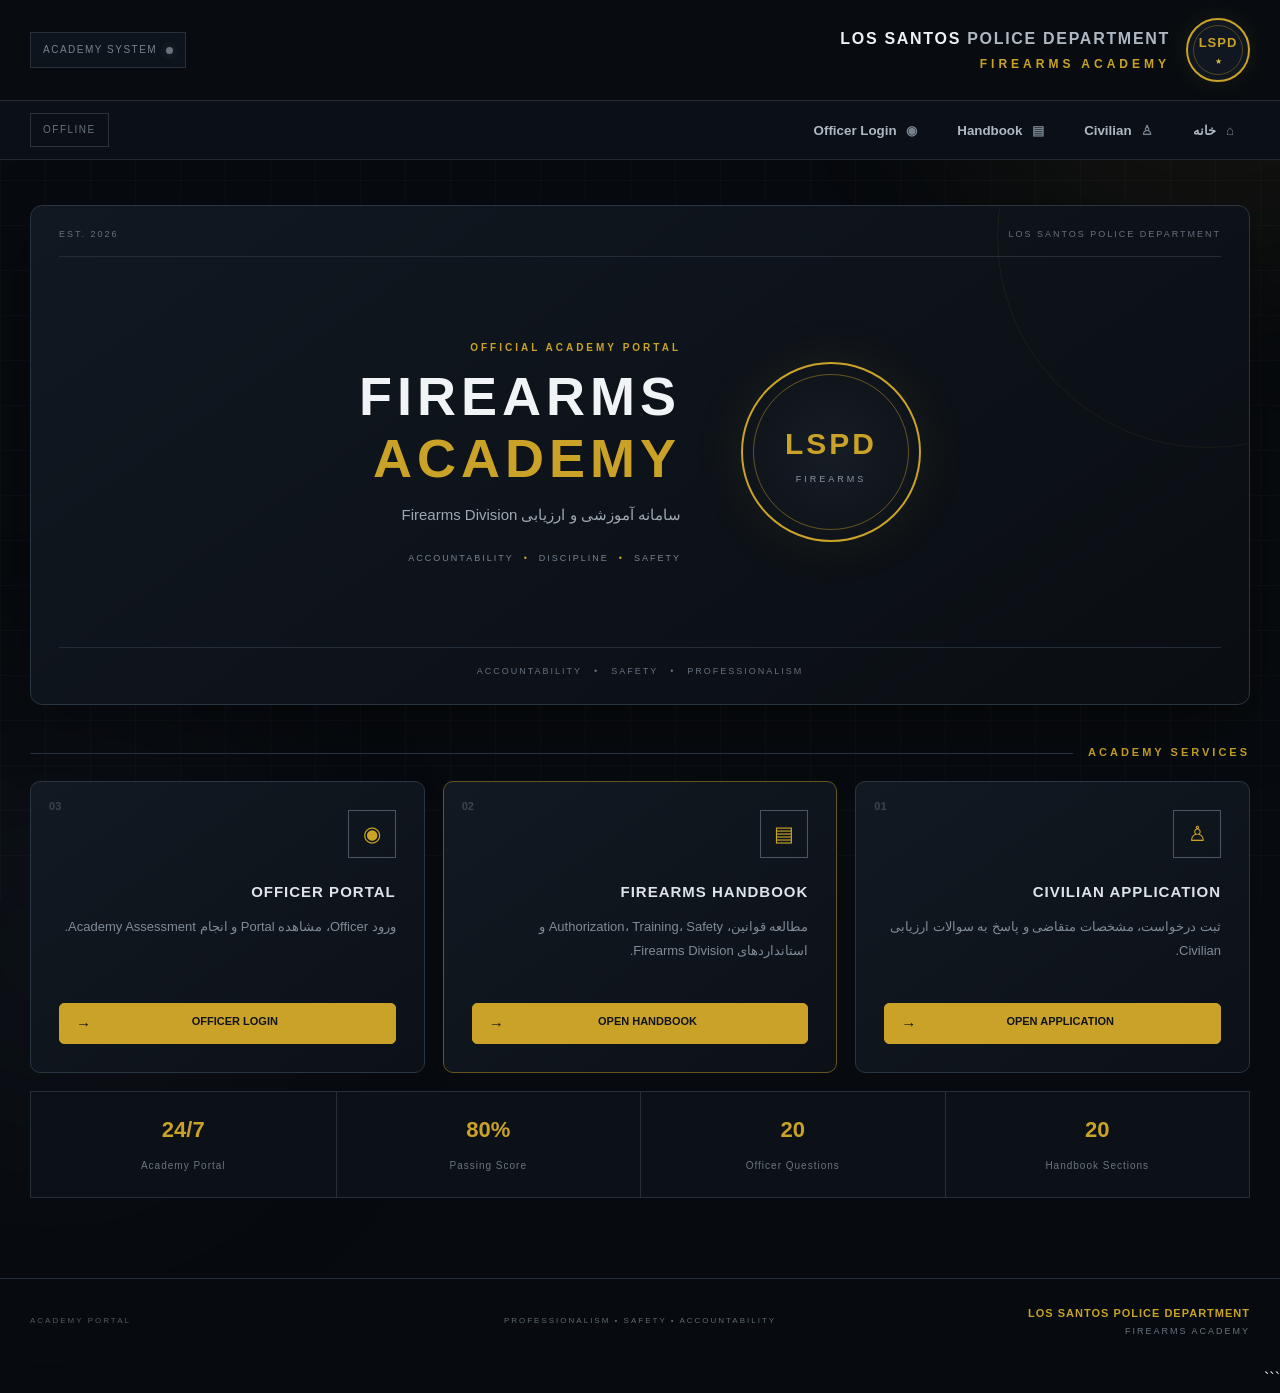
==== index.html @ e66520f3 "Update index.html" ====
<!DOCTYPE html>
<html lang="fa" dir="rtl">

<head>
    <meta charset="UTF-8">
    <meta name="viewport" content="width=device-width, initial-scale=1.0">

    <meta name="description" content="LSPD Firearms Academy">

    <title>LSPD | Firearms Academy</title>

    <link rel="stylesheet" href="./style.css">
</head>

<body>

<div class="background-grid"></div>
<div class="background-glow glow-one"></div>
<div class="background-glow glow-two"></div>


<!-- ================= HEADER ================= -->

<header class="main-header">

    <div class="header-inner">

        <div class="brand">

            <div class="badge-logo">
                <span>LSPD</span>
                <small>★</small>
            </div>

            <div class="brand-text">
                <h1>
                    LOS SANTOS
                    <span>POLICE DEPARTMENT</span>
                </h1>

                <p>FIREARMS ACADEMY</p>
            </div>

        </div>

        <div class="header-status">
            <span class="status-dot"></span>
            <span>ACADEMY SYSTEM</span>
        </div>

    </div>

</header>


<!-- ================= NAVIGATION ================= -->

<nav class="navigation">

    <div class="nav-inner">

        <button type="button" data-page="home">
            <span>⌂</span>
            خانه
        </button>

        <button type="button" data-page="civilian">
            <span>♙</span>
            Civilian
        </button>

        <button type="button" data-page="handbook">
            <span>▤</span>
            Handbook
        </button>

        <button type="button" data-page="login">
            <span>◉</span>
            Officer Login
        </button>

        <div class="nav-line"></div>

        <div id="navOfficerStatus" class="nav-officer-status">
            OFFLINE
        </div>

    </div>

</nav>


<!-- ================= MAIN ================= -->

<main class="main-container">


<!-- ================= HOME ================= -->

<section id="home" class="page-section active">

    <div class="hero-panel">

        <div class="hero-top-line">
            <span>LOS SANTOS POLICE DEPARTMENT</span>
            <span>EST. 2026</span>
        </div>

        <div class="hero-content">

            <div class="hero-badge">
                <span>LSPD</span>
                <small>FIREARMS</small>
            </div>

            <div class="hero-text">

                <div class="eyebrow">
                    OFFICIAL ACADEMY PORTAL
                </div>

                <h2>
                    FIREARMS
                    <strong>ACADEMY</strong>
                </h2>

                <p>
                    سامانه آموزشی و ارزیابی Firearms Division
                </p>

                <div class="hero-values">
                    <span>SAFETY</span>
                    <i>•</i>
                    <span>DISCIPLINE</span>
                    <i>•</i>
                    <span>ACCOUNTABILITY</span>
                </div>

            </div>

        </div>

        <div class="hero-bottom-line">
            <span>PROFESSIONALISM</span>
            <span>•</span>
            <span>SAFETY</span>
            <span>•</span>
            <span>ACCOUNTABILITY</span>
        </div>

    </div>


    <div class="section-title">
        <span>ACADEMY SERVICES</span>
        <div></div>
    </div>


    <div class="cards">

        <article class="menu-card">

            <div class="card-number">01</div>

            <div class="card-icon">♙</div>

            <h3>CIVILIAN APPLICATION</h3>

            <p>
                ثبت درخواست، مشخصات متقاضی و پاسخ به
                سوالات ارزیابی Civilian.
            </p>

            <button type="button" data-page="civilian">
                OPEN APPLICATION
                <span>→</span>
            </button>

        </article>


        <article class="menu-card featured-card">

            <div class="card-number">02</div>

            <div class="card-icon">▤</div>

            <h3>FIREARMS HANDBOOK</h3>

            <p>
                مطالعه قوانین، Authorization، Training،
                Safety و استانداردهای Firearms Division.
            </p>

            <button type="button" data-page="handbook">
                OPEN HANDBOOK
                <span>→</span>
            </button>

        </article>


        <article class="menu-card">

            <div class="card-number">03</div>

            <div class="card-icon">◉</div>

            <h3>OFFICER PORTAL</h3>

            <p>
                ورود Officer، مشاهده Portal و انجام
                Academy Assessment.
            </p>

            <button type="button" data-page="login">
                OFFICER LOGIN
                <span>→</span>
            </button>

        </article>

    </div>


    <div class="quick-info">

        <div>
            <strong>20</strong>
            <span>Handbook Sections</span>
        </div>

        <div>
            <strong>20</strong>
            <span>Officer Questions</span>
        </div>

        <div>
            <strong>80%</strong>
            <span>Passing Score</span>
        </div>

        <div>
            <strong>24/7</strong>
            <span>Academy Portal</span>
        </div>

    </div>

</section>


<!-- ================= CIVILIAN ================= -->

<section id="civilian" class="page-section">

    <div class="page-heading">

        <div>
            <span class="heading-label">APPLICATION / 01</span>

            <h2>CIVILIAN APPLICATION</h2>

            <p>فرم درخواست و ارزیابی متقاضی</p>
        </div>

        <div class="heading-badge">
            CIVILIAN
        </div>

    </div>


    <div class="form-panel">

        <div class="form-section-title">
            APPLICANT INFORMATION
        </div>


        <div class="form-grid">

            <label>
                <span>نام متقاضی</span>

                <input
                    type="text"
                    id="civilianName"
                    placeholder="نام و نام خانوادگی">
            </label>


            <label>
                <span>Examiner</span>

                <input
                    type="text"
                    id="civilianExaminer"
                    placeholder="نام Examiner">
            </label>


            <label>
                <span>تاریخ</span>

                <input
                    type="date"
                    id="civilianDate">
            </label>


            <label>
                <span>وضعیت درخواست</span>

                <input
                    type="text"
                    value="PENDING"
                    readonly>
            </label>

        </div>


        <div class="form-divider"></div>


        <div class="form-section-title">
            CIVILIAN EVALUATION
        </div>


        <div id="civilianQuestions" class="civilian-questions">

            <div class="open-question">
                <div class="question-number">01</div>
                <div class="question-body">
                    <p>دلیل شما برای درخواست Permit چیست؟</p>
                    <textarea placeholder="پاسخ متقاضی..."></textarea>
                </div>
            </div>


            <div class="open-question">
                <div class="question-number">02</div>
                <div class="question-body">
                    <p>مسئولیت‌های یک دارنده Permit را چگونه تعریف می‌کنید؟</p>
                    <textarea placeholder="پاسخ متقاضی..."></textarea>
                </div>
            </div>


            <div class="open-question">
                <div class="question-number">03</div>
                <div class="question-body">
                    <p>اگر شرایط دریافت Permit را دیگر نداشته باشید چه اقدامی می‌کنید؟</p>
                    <textarea placeholder="پاسخ متقاضی..."></textarea>
                </div>
            </div>


            <div class="open-question">
                <div class="question-number">04</div>
                <div class="question-body">
                    <p>اگر Permit شما تعلیق شود، چه واکنشی نشان می‌دهید؟</p>
                    <textarea placeholder="پاسخ متقاضی..."></textarea>
                </div>
            </div>


            <div class="open-question">
                <div class="question-number">05</div>
                <div class="question-body">
                    <p>چه شرایطی می‌تواند یک موقعیت عادی را به یک موقعیت خطرناک تبدیل کند؟</p>
                    <textarea placeholder="پاسخ متقاضی..."></textarea>
                </div>
            </div>


            <div class="open-question">
                <div class="question-number">06</div>
                <div class="question-body">
                    <p>برای جلوگیری از تشدید یک موقعیت تنش‌زا چه تصمیمی می‌گیرید؟</p>
                    <textarea placeholder="پاسخ متقاضی..."></textarea>
                </div>
            </div>


            <div class="open-question">
                <div class="question-number">07</div>
                <div class="question-body">
                    <p>اگر فرد مقابل عصبانی باشد چگونه شرایط را آرام می‌کنید؟</p>
                    <textarea placeholder="پاسخ متقاضی..."></textarea>
                </div>
            </div>


            <div class="open-question">
                <div class="question-number">08</div>
                <div class="question-body">
                    <p>اگر شخص دیگری از شما بخواهد Permit شما را در اختیارش قرار دهید چه می‌کنید؟</p>
                    <textarea placeholder="پاسخ متقاضی..."></textarea>
                </div>
            </div>


            <div class="open-question">
                <div class="question-number">09</div>
                <div class="question-body">
                    <p>اگر شاهد رفتار غیرقانونی مرتبط با Permit باشید چه اقدامی انجام می‌دهید؟</p>
                    <textarea placeholder="پاسخ متقاضی..."></textarea>
                </div>
            </div>


            <div class="open-question">
                <div class="question-number">10</div>
                <div class="question-body">
                    <p>اگر دوست یا عضو خانواده بخواهد از Permit شما استفاده کند چه پاسخی می‌دهید؟</p>
                    <textarea placeholder="پاسخ متقاضی..."></textarea>
                </div>
            </div>


            <div class="open-question">
                <div class="question-number">11</div>
                <div class="question-body">
                    <p>اگر درباره اعتبار Permit خود مطمئن نباشید از چه کسی سؤال می‌کنید؟</p>
                    <textarea placeholder="پاسخ متقاضی..."></textarea>
                </div>
            </div>


            <div class="open-question">
                <div class="question-number">12</div>
                <div class="question-body">
                    <p>اگر در یک مکان عمومی شرایط خطرناک شود اولویت شما چیست؟</p>
                    <textarea placeholder="پاسخ متقاضی..."></textarea>
                </div>
            </div>


            <div class="open-question">
                <div class="question-number">13</div>
                <div class="question-body">
                    <p>تفاوت بین داشتن Permit و داشتن اختیار نامحدود چیست؟</p>
                    <textarea placeholder="پاسخ متقاضی..."></textarea>
                </div>
            </div>


            <div class="open-question">
                <div class="question-number">14</div>
                <div class="question-body">
                    <p>چرا دارنده Permit باید مسئولیت‌پذیر باشد؟</p>
                    <textarea placeholder="پاسخ متقاضی..."></textarea>
                </div>
            </div>


            <div class="open-question">
                <div class="question-number">15</div>
                <div class="question-body">
                    <p>اگر شخص دیگری عمداً سعی کند شما را وارد درگیری کند چه رویکردی دارید؟</p>
                    <textarea placeholder="پاسخ متقاضی..."></textarea>
                </div>
            </div>


            <div class="open-question">
                <div class="question-number">16</div>
                <div class="question-body">
                    <p>اگر متوجه شوید تصمیمی که گرفته‌اید اشتباه بوده چه کاری انجام می‌دهید؟</p>
                    <textarea placeholder="پاسخ متقاضی..."></textarea>
                </div>
            </div>


            <div class="open-question">
                <div class="question-number">17</div>
                <div class="question-body">
                    <p>آیا داشتن Permit به معنی استفاده از آن در هر شرایطی است؟ چرا؟</p>
                    <textarea placeholder="پاسخ متقاضی..."></textarea>
                </div>
            </div>


            <div class="open-question">
                <div class="question-number">18</div>
                <div class="question-body">
                    <p>چه چیزی باعث می‌شود LSPD به یک دارنده Permit اعتماد کند؟</p>
                    <textarea placeholder="پاسخ متقاضی..."></textarea>
                </div>
            </div>


            <div class="open-question">
                <div class="question-number">19</div>
                <div class="question-body">
                    <p>آیا حاضرید در صورت نقض قوانین، Permit شما بررسی یا تعلیق شود؟</p>
                    <textarea placeholder="پاسخ متقاضی..."></textarea>
                </div>
            </div>


            <div class="open-question">
                <div class="question-number">20</div>
                <div class="question-body">
                    <p>از نظر شما مهم‌ترین اصل برای یک دارنده Permit چیست؟</p>
                    <textarea placeholder="پاسخ متقاضی..."></textarea>
                </div>
            </div>

        </div>


        <div class="form-actions">

            <button
                type="button"
                class="primary-button"
                id="civilianSubmit">

                SUBMIT APPLICATION
                <span>→</span>

            </button>


            <button
                type="button"
                class="secondary-button"
                data-page="home">

                بازگشت

            </button>

        </div>


        <div
            id="civilianResult"
            class="result-box">
        </div>

    </div>

</section>


<!-- ================= HANDBOOK ================= -->

<section id="handbook" class="page-section">

    <div class="page-heading">

        <div>
            <span class="heading-label">REFERENCE / 02</span>

            <h2>FIREARMS HANDBOOK</h2>

            <p>
                قوانین و استانداردهای LSPD Firearms Academy
            </p>
        </div>

        <div class="heading-badge">
            HANDBOOK
        </div>

    </div>


    <div class="handbook-intro">

        <strong>NOTICE</strong>

        <p>
            برای مطالعه هر بخش روی عنوان آن کلیک کنید.
            اطلاعات این Handbook برای محیط Roleplay طراحی شده است.
        </p>

    </div>


    <div class="handbook-container">


        <article class="handbook-card">
            <h3><span>01</span> PURPOSE & MISSION <b>+</b></h3>

            <div class="handbook-content">

                <p>
                    Firearms Academy با هدف ایجاد استاندارد مشخص
                    برای آموزش، مسئولیت‌پذیری، Professionalism و
                    Safety در Firearms Division ایجاد شده است.
                </p>

                <p>
                    هر Officer باید قبل از دریافت Authorization
                    مربوطه، قوانین Handbook و Trainingهای لازم
                    را مطالعه کرده باشد.
                </p>

                <div class="info-box">
                    Professionalism • Safety • Accountability
                </div>

            </div>
        </article>


        <article class="handbook-card">
            <h3><span>02</span> CHAIN OF COMMAND <b>+</b></h3>

            <div class="handbook-content">

                <p>
                    Chain of Command مسیر رسمی انتقال دستور،
                    گزارش مشکل و رسیدگی به مسائل داخلی Department است.
                </p>

                <ol>
                    <li>Head of Department</li>
                    <li>Deputy / Assistant</li>
                    <li>Firearms Instructor</li>
                    <li>Senior Officer</li>
                    <li>Officer</li>
                </ol>

                <p>
                    Officer باید برای مسائل داخلی از مسیر مناسب
                    Chain of Command استفاده کند.
                </p>

            </div>
        </article>


        <article class="handbook-card">
            <h3><span>03</span> OFFICER RESPONSIBILITIES <b>+</b></h3>

            <div class="handbook-content">

                <p>
                    هر Officer مسئول رفتار، تصمیمات و Equipment
                    تحت اختیار خود است.
                </p>

                <ul>
                    <li>رعایت Server Rules</li>
                    <li>رعایت Department Rules</li>
                    <li>رعایت Firearms Policy</li>
                    <li>رعایت Chain of Command</li>
                    <li>رعایت Training Requirements</li>
                    <li>حفظ Professionalism</li>
                    <li>گزارش Incidentهای مهم</li>
                    <li>نگهداری صحیح Equipment</li>
                    <li>پذیرش Accountability</li>
                </ul>

            </div>
        </article>


        <article class="handbook-card">
            <h3><span>04</span> CODE OF CONDUCT <b>+</b></h3>

            <div class="handbook-content">

                <p>
                    Officer باید در تمام فعالیت‌های Department
                    رفتاری حرفه‌ای، محترمانه و مسئولانه داشته باشد.
                </p>

                <div class="standard-grid">
                    <div>PROFESSIONALISM</div>
                    <div>RESPECT</div>
                    <div>DISCIPLINE</div>
                    <div>INTEGRITY</div>
                    <div>TEAMWORK</div>
                    <div>ACCOUNTABILITY</div>
                </div>

            </div>
        </article>


        <article class="handbook-card">
            <h3><span>05</span> WEAPON AUTHORIZATION <b>+</b></h3>

            <div class="handbook-content">

                <p>
                    دسترسی به Equipment بر اساس Rank، Training
                    و Authorization تعیین می‌شود.
                </p>

                <h4>LEVEL 0 — NO AUTHORIZATION</h4>
                <p>Officer فاقد Authorization مربوطه است.</p>

                <h4>LEVEL 1 — BASIC EQUIPMENT</h4>
                <p>تجهیزات پایه مورد نیاز برای وظایف معمول.</p>

                <h4>LEVEL 2 — PATROL AUTHORIZATION</h4>
                <p>
                    دسترسی مربوط به فعالیت‌های Patrol،
                    مشروط به Training و Authorization لازم.
                </p>

                <h4>LEVEL 3 — SPECIAL AUTHORIZATION</h4>
                <p>
                    تجهیزات یا قابلیت‌های نیازمند Training ویژه.
                </p>

                <h4>LEVEL 4 — RESTRICTED</h4>
                <p>
                    تجهیزات محدود که فقط با Authorization مشخص
                    قابل استفاده هستند.
                </p>

                <div class="warning-box">
                    Rank به‌تنهایی به معنی دسترسی کامل نیست.
                    <br><br>
                    <strong>RANK + TRAINING + AUTHORIZATION</strong>
                </div>

            </div>
        </article>


        <article class="handbook-card">
            <h3><span>06</span> EQUIPMENT POLICY <b>+</b></h3>

            <div class="handbook-content">

                <h4>Basic Equipment</h4>

                <ul>
                    <li>Radio</li>
                    <li>Standard Duty Equipment</li>
                    <li>Communication Equipment</li>
                    <li>Identification Equipment</li>
                </ul>

                <h4>قوانین Equipment</h4>

                <ul>
                    <li>Equipment باید مطابق Authorization باشد.</li>
                    <li>استفاده غیرضروری مجاز نیست.</li>
                    <li>انتقال به فرد غیرمجاز ممنوع است.</li>
                    <li>خرابی یا Missing شدن باید گزارش شود.</li>
                    <li>Officer مسئول Equipment تحویلی است.</li>
                </ul>

            </div>
        </article>


        <article class="handbook-card">
            <h3><span>07</span> FIREARMS SAFETY <b>+</b></h3>

            <div class="handbook-content">

                <p>
                    Safety یکی از مهم‌ترین اصول Firearms Division است.
                </p>

                <ul>
                    <li>Equipment باید تحت کنترل Officer باشد.</li>
                    <li>استفاده باید مطابق Server Rules باشد.</li>
                    <li>از استفاده نمایشی خودداری شود.</li>
                    <li>شرایط موقعیت باید ارزیابی شود.</li>
                    <li>مشکلات Equipment باید گزارش شوند.</li>
                    <li>Training مربوطه باید تکمیل شده باشد.</li>
                </ul>

                <div class="success-box">
                    SAFETY FIRST
                </div>

            </div>
        </article>


        <article class="handbook-card">
            <h3><span>08</span> ESCALATION & DE-ESCALATION <b>+</b></h3>

            <div class="handbook-content">

                <p>
                    Officer باید شرایط را ارزیابی کرده و تا حد امکان
                    از روش مناسب برای کاهش تنش استفاده کند.
                </p>

                <div class="flow-box">
                    <span>COMMUNICATION</span>
                    <i>→</i>
                    <span>DE-ESCALATION</span>
                    <i>→</i>
                    <span>CONTROL</span>
                    <i>→</i>
                    <span>APPROPRIATE RESPONSE</span>
                </div>

                <p>
                    پاسخ باید متناسب با شرایط Roleplay و قوانین
                    Server باشد.
                </p>

            </div>
        </article>


        <article class="handbook-card">
            <h3><span>09</span> APPROPRIATE RESPONSE <b>+</b></h3>

            <div class="handbook-content">

                <ul>
                    <li>شرایط را ارزیابی کنید.</li>
                    <li>Communication را در اولویت قرار دهید.</li>
                    <li>از Escalation غیرضروری خودداری کنید.</li>
                    <li>پاسخ باید متناسب با شرایط باشد.</li>
                    <li>تصمیمات مهم باید قابل توضیح باشند.</li>
                </ul>

                <div class="warning-box">
                    WEAPON ≠ FIRST OPTION
                </div>

            </div>
        </article>


        <article class="handbook-card">
            <h3><span>10</span> PATROL PROCEDURES <b>+</b></h3>

            <div class="handbook-content">

                <h4>Before Patrol</h4>

                <ul>
                    <li>بررسی Equipment</li>
                    <li>بررسی Radio</li>
                    <li>بررسی Authorization</li>
                    <li>آمادگی برای Incident Reporting</li>
                </ul>

                <h4>During Patrol</h4>

                <ul>
                    <li>رعایت Server Rules</li>
                    <li>Communication مناسب</li>
                    <li>Professionalism</li>
                    <li>گزارش شرایط مهم</li>
                </ul>

            </div>
        </article>


        <article class="handbook-card">
            <h3><span>11</span> RADIO & COMMUNICATION <b>+</b></h3>

            <div class="handbook-content">

                <p>
                    Radio وسیله اصلی Communication بین Officers است.
                </p>

                <ul>
                    <li>پیام‌ها باید واضح باشند.</li>
                    <li>از Radio برای پیام غیرضروری استفاده نشود.</li>
                    <li>اطلاعات مهم باید واضح منتقل شوند.</li>
                    <li>در شرایط مهم Channel آزاد نگه داشته شود.</li>
                    <li>Communication باید Professional باشد.</li>
                </ul>

            </div>
        </article>


        <article class="handbook-card">
            <h3><span>12</span> INCIDENT REPORTING <b>+</b></h3>

            <div class="handbook-content">

                <p>
                    Incidentهای مهم باید طبق سیستم داخلی
                    Department ثبت و گزارش شوند.
                </p>

                <h4>گزارش شامل:</h4>

                <ul>
                    <li>Incident ID</li>
                    <li>Officer</li>
                    <li>Rank</li>
                    <li>Date / Time</li>
                    <li>Location</li>
                    <li>Incident Type</li>
                    <li>Description</li>
                    <li>Persons Involved</li>
                    <li>Evidence</li>
                    <li>Outcome</li>
                </ul>

            </div>
        </article>


        <article class="handbook-card">
            <h3><span>13</span> DOCUMENTATION & EVIDENCE <b>+</b></h3>

            <div class="handbook-content">

                <p>
                    اطلاعات مربوط به Incident باید دقیق،
                    قابل بررسی و منظم ثبت شوند.
                </p>

                <ul>
                    <li>اطلاعات باید دقیق باشند.</li>
                    <li>از اطلاعات ساختگی خودداری شود.</li>
                    <li>زمان و Location ثبت شود.</li>
                    <li>افراد مرتبط ثبت شوند.</li>
                    <li>Evidence در صورت وجود ثبت شود.</li>
                </ul>

            </div>
        </article>


        <article class="handbook-card">
            <h3><span>14</span> TRAINING REQUIREMENTS <b>+</b></h3>

            <div class="handbook-content">

                <p>
                    هیچ Officer نباید بدون Training مناسب
                    از Equipment دارای Authorization خاص استفاده کند.
                </p>

                <ul>
                    <li>Handbook Knowledge</li>
                    <li>Department Rules</li>
                    <li>Server Rules</li>
                    <li>Equipment Authorization</li>
                    <li>Officer Responsibilities</li>
                    <li>Assessment</li>
                </ul>

            </div>
        </article>


        <article class="handbook-card">
            <h3><span>15</span> CERTIFICATION SYSTEM <b>+</b></h3>

            <div class="handbook-content">

                <ol>
                    <li>مطالعه Handbook</li>
                    <li>Training</li>
                    <li>بررسی قوانین</li>
                    <li>Academy Assessment</li>
                    <li>بررسی نتیجه توسط Instructor</li>
                </ol>

                <div class="success-box">
                    PASSING SCORE: 80%
                </div>

            </div>
        </article>


        <article class="handbook-card">
            <h3><span>16</span> SUPERVISOR RESPONSIBILITIES <b>+</b></h3>

            <div class="handbook-content">

                <ul>
                    <li>بررسی عملکرد Officer</li>
                    <li>بررسی Incidentهای مهم</li>
                    <li>رسیدگی به مشکلات داخلی</li>
                    <li>بررسی Authorization</li>
                    <li>ارائه Guidance</li>
                    <li>گزارش موارد مهم به Chain of Command</li>
                </ul>

            </div>
        </article>


        <article class="handbook-card">
            <h3><span>17</span> VIOLATIONS & DISCIPLINE <b>+</b></h3>

            <div class="handbook-content">

                <p>
                    نقض قوانین Firearms Division می‌تواند
                    باعث بررسی داخلی و اقدامات انضباطی شود.
                </p>

                <ul>
                    <li>استفاده بدون Authorization</li>
                    <li>عدم رعایت Training</li>
                    <li>انتقال Equipment به فرد غیرمجاز</li>
                    <li>عدم رعایت Department Rules</li>
                    <li>عدم رعایت Server Rules</li>
                    <li>رفتار غیرحرفه‌ای</li>
                    <li>عدم گزارش Incident مهم</li>
                </ul>

            </div>
        </article>


        <article class="handbook-card">
            <h3><span>18</span> SUSPENSION & REVOCATION <b>+</b></h3>

            <div class="handbook-content">

                <p>
                    در صورت نقض قوانین یا از دست دادن شرایط لازم،
                    Authorization می‌تواند مورد بررسی قرار گیرد.
                </p>

                <ul>
                    <li>Violation of Firearms Policy</li>
                    <li>استفاده بدون Authorization</li>
                    <li>عدم رعایت Training</li>
                    <li>رفتار غیرحرفه‌ای</li>
                    <li>تکرار تخلفات</li>
                </ul>

                <p>
                    تصمیم نهایی طبق Chain of Command و قوانین
                    داخلی Department انجام می‌شود.
                </p>

            </div>
        </article>


        <article class="handbook-card">
            <h3><span>19</span> OFFICER EVALUATION <b>+</b></h3>

            <div class="handbook-content">

                <p>
                    عملکرد Officer بر اساس مجموعه‌ای از
                    معیارهای حرفه‌ای بررسی می‌شود.
                </p>

                <div class="standard-grid">
                    <div>RULE KNOWLEDGE</div>
                    <div>PROFESSIONALISM</div>
                    <div>SAFETY</div>
                    <div>COMMUNICATION</div>
                    <div>DECISION MAKING</div>
                    <div>TEAMWORK</div>
                </div>

            </div>
        </article>


        <article class="handbook-card">
            <h3><span>20</span> FINAL ACADEMY STANDARDS <b>+</b></h3>

            <div class="handbook-content">

                <p>
                    عضویت در Firearms Division یک مسئولیت است.
                    Officer باید همواره استانداردهای Academy
                    را رعایت کند.
                </p>

                <div class="final-standard">
                    <strong>PROFESSIONALISM</strong>
                    <strong>SAFETY</strong>
                    <strong>ACCOUNTABILITY</strong>
                </div>

                <div class="success-box">
                    KNOW THE RULES. FOLLOW THE RULES. TAKE RESPONSIBILITY.
                </div>

            </div>
        </article>


    </div>

</section>


<!-- ================= LOGIN ================= -->

<section id="login" class="page-section">

    <div class="login-wrapper">

        <div class="login-card">

            <div class="login-emblem">
                LSPD
            </div>

            <span class="heading-label">
                SECURE ACCESS
            </span>

            <h2>OFFICER LOGIN</h2>

            <p>
                ورود به سامانه Officer Portal
            </p>


            <form id="loginForm">

                <label>

                    <span>Officer Email</span>

                    <input
                        type="email"
                        id="officerEmail"
                        placeholder="officer@lspd.local"
                        autocomplete="username"
                        required>

                </label>


                <label>

                    <span>Password</span>

                    <input
                        type="password"
                        id="officerPassword"
                        placeholder="••••••••"
                        autocomplete="current-password"
                        required>

                </label>


                <button
                    type="submit"
                    class="primary-button login-button">

                    AUTHENTICATE

                    <span>→</span>

                </button>

            </form>


            <div
                id="loginResult"
                class="result-box">
            </div>


            <div class="login-note">

                <span>DEMO ACCESS</span>

                <small>
                    officer@lspd.local / LSPD123
                </small>

            </div>

        </div>

    </div>

</section>


<!-- ================= OFFICER PORTAL ================= -->

<section id="officerPanelPage" class="page-section">

    <div class="page-heading">

        <div>

            <span class="heading-label">
                AUTHENTICATED / 04
            </span>

            <h2>OFFICER PORTAL</h2>

            <p>
                Academy Command Center
            </p>

        </div>


        <div
            id="portalStatus"
            class="portal-status">

            ● AUTHENTICATED

        </div>

    </div>


    <div class="portal-card">


        <div class="portal-user">

            <div class="user-avatar">
                LSPD
            </div>

            <div>

                <span>LOGGED IN OFFICER</span>

                <strong id="loggedOfficerEmail">
                    Officer
                </strong>

            </div>

        </div>


        <div class="portal-menu">


            <button
                type="button"
                data-page="handbook">

                <span>▤</span>

                <strong>HANDBOOK</strong>

                <small>
                    View Academy Rules
                </small>

                <b>→</b>

            </button>


            <button
                type="button"
                data-page="officerExam">

                <span>✓</span>

                <strong>OFFICER ASSESSMENT</strong>

                <small>
                    Take Certification Test
                </small>

                <b>→</b>

            </button>


            <button
                type="button"
                id="logoutButton">

                <span>×</span>

                <strong>LOGOUT</strong>

                <small>
                    End Officer Session
                </small>

                <b>→</b>

            </button>


        </div>

    </div>

</section>


<!-- ================= OFFICER EXAM ================= -->

<section id="officerExam" class="page-section">

    <div class="page-heading">

        <div>

            <span class="heading-label">
                CERTIFICATION / 05
            </span>

            <h2>OFFICER ASSESSMENT</h2>

            <p>
                Firearms Academy Certification Examination
            </p>

        </div>

        <div class="exam-score-badge">
            PASS: 80%
        </div>

    </div>


    <div class="exam-panel">


        <div class="exam-instructions">

            <strong>EXAM INSTRUCTIONS</strong>

            <p>
                تمام سوالات را پاسخ دهید.
                حداقل نمره قبولی 80 درصد است.
            </p>

        </div>


        <div class="exam-question">
            <p>01. مهم‌ترین اصول Firearms Academy کدام هستند؟</p>

            <label><input type="radio" name="q1" value="A"> Speed و Power</label>
            <label><input type="radio" name="q1" value="B"> Professionalism, Safety & Accountability</label>
            <label><input type="radio" name="q1" value="C"> Rank و Authority</label>
        </div>


        <div class="exam-question">
            <p>02. آیا Rank به تنهایی اجازه دسترسی به تمام Equipment را می‌دهد؟</p>

            <label><input type="radio" name="q2" value="A"> بله</label>
            <label><input type="radio" name="q2" value="B"> خیر</label>
            <label><input type="radio" name="q2" value="C"> همیشه</label>
        </div>


        <div class="exam-question">
            <p>03. برای Equipment دارای Authorization چه چیزی لازم است؟</p>

            <label><input type="radio" name="q3" value="A"> فقط Rank</label>
            <label><input type="radio" name="q3" value="B"> Training و Authorization مناسب</label>
            <label><input type="radio" name="q3" value="C"> هیچ‌چیز</label>
        </div>


        <div class="exam-question">
            <p>04. اولین رویکرد مناسب برای کاهش تنش چیست؟</p>

            <label><input type="radio" name="q4" value="A"> Escalation</label>
            <label><input type="radio" name="q4" value="B"> Communication و De-escalation</label>
            <label><input type="radio" name="q4" value="C"> نادیده گرفتن</label>
        </div>


        <div class="exam-question">
            <p>05. Missing شدن Equipment باید چگونه مدیریت شود؟</p>

            <label><input type="radio" name="q5" value="A"> پنهان شود</label>
            <label><input type="radio" name="q5" value="B"> گزارش شود</label>
            <label><input type="radio" name="q5" value="C"> نادیده گرفته شود</label>
        </div>


        <div class="exam-question">
            <p>06. Chain of Command چه اهمیتی دارد؟</p>

            <label><input type="radio" name="q6" value="A"> هیچ اهمیتی ندارد</label>
            <label><input type="radio" name="q6" value="B"> باید رعایت شود</label>
            <label><input type="radio" name="q6" value="C"> فقط برای Trainee است</label>
        </div>


        <div class="exam-question">
            <p>07. حداقل نمره قبولی Assessment چند درصد است؟</p>

            <label><input type="radio" name="q7" value="A"> 50%</label>
            <label><input type="radio" name="q7" value="B"> 70%</label>
            <label><input type="radio" name="q7" value="C"> 80%</label>
        </div>


        <div class="exam-question">
            <p>08. آیا Officer باید Training Requirements را رعایت کند؟</p>

            <label><input type="radio" name="q8" value="A"> بله</label>
            <label><input type="radio" name="q8" value="B"> خیر</label>
            <label><input type="radio" name="q8" value="C"> فقط گاهی</label>
        </div>


        <div class="exam-question">
            <p>09. استفاده از Equipment بدون Authorization چه وضعیتی دارد؟</p>

            <label><input type="radio" name="q9" value="A"> مجاز است</label>
            <label><input type="radio" name="q9" value="B"> مجاز نیست</label>
            <label><input type="radio" name="q9" value="C"> بستگی به Officer دارد</label>
        </div>


        <div class="exam-question">
            <p>10. Professionalism در Department به چه معناست؟</p>

            <label><input type="radio" name="q10" value="A"> رفتار حرفه‌ای و مسئولانه</label>
            <label><input type="radio" name="q10" value="B"> استفاده از Rank</label>
            <label><input type="radio" name="q10" value="C"> نادیده گرفتن قوانین</label>
        </div>


        <div class="exam-question">
            <p>11. Incident مهم باید چه کاری شود؟</p>

            <label><input type="radio" name="q11" value="A"> Report شود</label>
            <label><input type="radio" name="q11" value="B"> حذف شود</label>
            <label><input type="radio" name="q11" value="C"> پنهان شود</label>
        </div>


        <div class="exam-question">
            <p>12. آیا انتقال Equipment به فرد غیرمجاز مجاز است؟</p>

            <label><input type="radio" name="q12" value="A"> بله</label>
            <label><input type="radio" name="q12" value="B"> خیر</label>
            <label><input type="radio" name="q12" value="C"> همیشه</label>
        </div>


        <div class="exam-question">
            <p>13. کدام مورد بخشی از Code of Conduct است؟</p>

            <label><input type="radio" name="q13" value="A"> Integrity</label>
            <label><input type="radio" name="q13" value="B"> بی‌نظمی</label>
            <label><input type="radio" name="q13" value="C"> نادیده گرفتن Supervisor</label>
        </div>


        <div class="exam-question">
            <p>14. Equipment access باید بر چه اساسی باشد؟</p>

            <label><input type="radio" name="q14" value="A"> Rank + Training + Authorization</label>
            <label><input type="radio" name="q14" value="B"> فقط Rank</label>
            <label><input type="radio" name="q14" value="C"> نظر شخصی Officer</label>
        </div>


        <div class="exam-question">
            <p>15. Officer در صورت وجود مشکل باید از چه مسیری اقدام کند؟</p>

            <label><input type="radio" name="q15" value="A"> Chain of Command</label>
            <label><input type="radio" name="q15" value="B"> هیچ مسیری لازم نیست</label>
            <label><input type="radio" name="q15" value="C"> افراد خارج از Department</label>
        </div>


        <div class="exam-question">
            <p>16. هدف Training چیست؟</p>

            <label><input type="radio" name="q16" value="A"> افزایش مسئولیت‌پذیری و آمادگی</label>
            <label><input type="radio" name="q16" value="B"> حذف قوانین</label>
            <label><input type="radio" name="q16" value="C"> افزایش Rank</label>
        </div>


        <div class="exam-question">
            <p>17. آیا استفاده نمایشی یا غیرضروری از Equipment مناسب است؟</p>

            <label><input type="radio" name="q17" value="A"> بله</label>
            <label><input type="radio" name="q17" value="B"> خیر</label>
            <label><input type="radio" name="q17" value="C"> همیشه</label>
        </div>


        <div class="exam-question">
            <p>18. Accountability به چه معناست؟</p>

            <label><input type="radio" name="q18" value="A"> پذیرش مسئولیت تصمیمات</label>
            <label><input type="radio" name="q18" value="B"> نادیده گرفتن مسئولیت</label>
            <label><input type="radio" name="q18" value="C"> انتقال مسئولیت به دیگران</label>
        </div>


        <div class="exam-question">
            <p>19. در یک موقعیت تنش‌زا چه رویکردی مناسب‌تر است؟</p>

            <label><input type="radio" name="q19" value="A"> De-escalation و پاسخ متناسب</label>
            <label><input type="radio" name="q19" value="B"> افزایش بی‌دلیل تنش</label>
            <label><input type="radio" name="q19" value="C"> نادیده گرفتن شرایط</label>
        </div>


        <div class="exam-question">
            <p>20. Officer در Firearms Division مسئول چه چیزی است؟</p>

            <label><input type="radio" name="q20" value="A"> فقط Rank خودش</label>
            <label><input type="radio" name="q20" value="B"> رعایت قوانین، Training و Accountability</label>
            <label><input type="radio" name="q20" value="C"> هیچ مسئولیتی ندارد</label>
        </div>


        <div class="exam-actions">

            <button
                type="button"
                class="primary-button"
                id="officerExamSubmit">

                SUBMIT ASSESSMENT
                <span>→</span>

            </button>


            <button
                type="button"
                class="secondary-button"
                data-page="officerPanelPage">

                BACK TO PORTAL

            </button>

        </div>


        <div
            id="examResult"
            class="exam-result">
        </div>


    </div>

</section>


</main>


<!-- ================= FOOTER ================= -->

<footer>

    <div class="footer-inner">

        <div>
            <strong>LOS SANTOS POLICE DEPARTMENT</strong>
            <span>FIREARMS ACADEMY</span>
        </div>

        <div class="footer-center">
            PROFESSIONALISM • SAFETY • ACCOUNTABILITY
        </div>

        <div class="footer-copy">
            ACADEMY PORTAL
        </div>

    </div>

</footer>


<!-- ================= ONLY SCRIPT ================= -->

<script src="./script.js" defer></script>

</body>
</html>
```
---- style.css ----
/* =====================================================
   LSPD FIREARMS ACADEMY
   PREMIUM DARK COMMAND UI
===================================================== */

* {
    box-sizing: border-box;
    margin: 0;
    padding: 0;
}


html {
    scroll-behavior: smooth;
}


body {
    font-family:
        Tahoma,
        Arial,
        sans-serif;

    background:
        #070a0e;

    color:
        #e8edf2;

    line-height:
        1.8;

    min-height:
        100vh;

    overflow-x:
        hidden;
}


/* =====================================================
   BACKGROUND
===================================================== */

.background-grid {
    position: fixed;
    inset: 0;

    background-image:
        linear-gradient(
            rgba(255,255,255,.025) 1px,
            transparent 1px
        ),
        linear-gradient(
            90deg,
            rgba(255,255,255,.025) 1px,
            transparent 1px
        );

    background-size:
        45px 45px;

    pointer-events:
        none;

    z-index:
        -5;
}


.background-glow {
    position: fixed;

    width: 500px;
    height: 500px;

    border-radius: 50%;

    filter:
        blur(120px);

    opacity:
        .08;

    pointer-events:
        none;

    z-index:
        -4;
}


.glow-one {
    top: -250px;
    right: -180px;

    background:
        #d6ad35;
}


.glow-two {
    bottom: -300px;
    left: -200px;

    background:
        #4b6078;
}


/* =====================================================
   HEADER
===================================================== */

.main-header {
    background:
        rgba(9,13,18,.96);

    border-bottom:
        1px solid #252e38;

    position:
        sticky;

    top:
        0;

    z-index:
        100;
}


.header-inner {
    max-width:
        1400px;

    margin:
        auto;

    padding:
        18px 30px;

    display:
        flex;

    align-items:
        center;

    justify-content:
        space-between;

    gap:
        20px;
}


.brand {
    display:
        flex;

    align-items:
        center;

    gap:
        16px;
}


.badge-logo {
    width:
        64px;

    height:
        64px;

    border:
        2px solid #c9a227;

    border-radius:
        50%;

    display:
        flex;

    align-items:
        center;

    justify-content:
        center;

    flex-direction:
        column;

    color:
        #c9a227;

    background:
        #111720;

    box-shadow:
        0 0 25px rgba(201,162,39,.10);

    position:
        relative;
}


.badge-logo::before {
    content:
        "";

    position:
        absolute;

    inset:
        5px;

    border:
        1px solid rgba(201,162,39,.35);

    border-radius:
        50%;
}


.badge-logo span {
    font-size:
        13px;

    font-weight:
        900;

    letter-spacing:
        1px;

    z-index:
        1;
}


.badge-logo small {
    font-size:
        8px;

    color:
        #d9bd54;

    z-index:
        1;
}


.brand-text h1 {
    font-size:
        16px;

    letter-spacing:
        1.7px;

    font-weight:
        800;

    color:
        #edf2f6;
}


.brand-text h1 span {
    color:
        #aeb8c2;
}


.brand-text p {
    color:
        #c9a227;

    font-size:
        12px;

    font-weight:
        800;

    letter-spacing:
        4px;
}


.header-status {
    display:
        flex;

    align-items:
        center;

    gap:
        9px;

    font-size:
        10px;

    letter-spacing:
        1.5px;

    color:
        #75818d;

    padding:
        8px 12px;

    border:
        1px solid #28313b;

    background:
        #0e141b;
}


.status-dot {
    width:
        7px;

    height:
        7px;

    border-radius:
        50%;

    background:
        #68737e;

    box-shadow:
        0 0 8px rgba(104,115,126,.4);
}


/* =====================================================
   NAVIGATION
===================================================== */

.navigation {
    background:
        rgba(12,17,23,.97);

    border-bottom:
        1px solid #202832;

    position:
        sticky;

    top:
        101px;

    z-index:
        99;
}


.nav-inner {
    max-width:
        1400px;

    margin:
        auto;

    min-height:
        58px;

    padding:
        8px 30px;

    display:
        flex;

    align-items:
        center;

    gap:
        8px;
}


.navigation button {
    border:
        1px solid transparent;

    background:
        transparent;

    color:
        #aeb8c2;

    padding:
        9px 15px;

    border-radius:
        5px;

    cursor:
        pointer;

    font-family:
        inherit;

    font-weight:
        700;

    transition:
        .2s;

    white-space:
        nowrap;
}


.navigation button span {
    color:
        #778490;

    margin-left:
        6px;
}


.navigation button:hover {
    background:
        #151c24;

    border-color:
        #323e49;

    color:
        #c9a227;
}


.nav-line {
    flex:
        1;
}


.nav-officer-status {
    font-size:
        10px;

    letter-spacing:
        1.5px;

    color:
        #68737e;

    padding:
        7px 12px;

    border:
        1px solid #29333e;
}


.nav-officer-status.online {
    color:
        #71d58b;

    border-color:
        #2c5e3b;
}


/* =====================================================
   MAIN
===================================================== */

.main-container {
    max-width:
        1400px;

    margin:
        auto;

    padding:
        45px 30px 80px;
}


.page-section {
    display:
        none;

    animation:
        pageIn .35s ease;
}


.page-section.active {
    display:
        block;
}


@keyframes pageIn {

    from {
        opacity: 0;
        transform: translateY(8px);
    }

    to {
        opacity: 1;
        transform: translateY(0);
    }

}


/* =====================================================
   HERO
===================================================== */

.hero-panel {
    background:
        linear-gradient(
            145deg,
            #111821,
            #0a0e13
        );

    border:
        1px solid #293540;

    border-radius:
        12px;

    padding:
        20px 28px 25px;

    box-shadow:
        0 20px 70px rgba(0,0,0,.25);

    position:
        relative;

    overflow:
        hidden;
}


.hero-panel::after {
    content:
        "";

    position:
        absolute;

    width:
        420px;

    height:
        420px;

    border-radius:
        50%;

    border:
        1px solid rgba(201,162,39,.08);

    right:
        -170px;

    top:
        -180px;
}


.hero-top-line,
.hero-bottom-line {
    display:
        flex;

    justify-content:
        space-between;

    font-size:
        9px;

    letter-spacing:
        2px;

    color:
        #65717d;
}


.hero-top-line {
    border-bottom:
        1px solid #232d37;

    padding-bottom:
        14px;
}


.hero-bottom-line {
    border-top:
        1px solid #232d37;

    padding-top:
        15px;

    justify-content:
        center;

    gap:
        12px;
}


.hero-content {
    min-height:
        390px;

    display:
        flex;

    align-items:
        center;

    justify-content:
        center;

    gap:
        60px;

    position:
        relative;

    z-index:
        1;
}


.hero-badge {
    width:
        180px;

    height:
        180px;

    border:
        2px solid #c9a227;

    border-radius:
        50%;

    display:
        flex;

    flex-direction:
        column;

    justify-content:
        center;

    align-items:
        center;

    color:
        #c9a227;

    background:
        radial-gradient(
            circle,
            #171d25,
            #0b1016
        );

    box-shadow:
        0 0 55px rgba(201,162,39,.08);

    position:
        relative;
}


.hero-badge::before {
    content:
        "";

    position:
        absolute;

    inset:
        10px;

    border:
        1px solid rgba(201,162,39,.45);

    border-radius:
        50%;
}


.hero-badge span {
    font-size:
        30px;

    font-weight:
        900;

    letter-spacing:
        3px;

    z-index:
        1;
}


.hero-badge small {
    font-size:
        9px;

    letter-spacing:
        3px;

    color:
        #8995a3;

    z-index:
        1;
}


.hero-text {
    text-align:
        right;
}


.eyebrow,
.heading-label {
    color:
        #c9a227;

    font-size:
        10px;

    letter-spacing:
        3px;

    font-weight:
        800;
}


.hero-text h2 {
    font-size:
        54px;

    line-height:
        1.15;

    letter-spacing:
        5px;

    margin:
        8px 0 12px;

    color:
        #f1f4f6;
}


.hero-text h2 strong {
    display:
        block;

    color:
        #c9a227;

    font-weight:
        900;
}


.hero-text p {
    color:
        #9da8b2;

    font-size:
        15px;
}


.hero-values {
    display:
        flex;

    align-items:
        center;

    gap:
        10px;

    margin-top:
        22px;

    color:
        #778490;

    font-size:
        9px;

    letter-spacing:
        2px;
}


.hero-values i {
    color:
        #c9a227;

    font-style:
        normal;
}


/* =====================================================
   SECTION TITLE
===================================================== */

.section-title {
    display:
        flex;

    align-items:
        center;

    gap:
        15px;

    margin:
        38px 0 18px;

    color:
        #c9a227;

    font-size:
        11px;

    letter-spacing:
        3px;

    font-weight:
        800;
}


.section-title div {
    height:
        1px;

    flex:
        1;

    background:
        #293540;
}


/* =====================================================
   CARDS
===================================================== */

.cards {
    display:
        grid;

    grid-template-columns:
        repeat(3,1fr);

    gap:
        18px;
}


.menu-card {
    background:
        linear-gradient(
            145deg,
            #121922,
            #0c1117
        );

    border:
        1px solid #293540;

    border-radius:
        10px;

    padding:
        28px;

    position:
        relative;

    overflow:
        hidden;

    transition:
        .25s;
}


.menu-card:hover {
    transform:
        translateY(-5px);

    border-color:
        #75601f;

    box-shadow:
        0 18px 45px rgba(0,0,0,.3);
}


.featured-card {
    border-color:
        #66551e;
}


.card-number {
    position:
        absolute;

    top:
        15px;

    left:
        18px;

    color:
        #39444f;

    font-size:
        11px;

    font-weight:
        800;
}


.card-icon {
    width:
        48px;

    height:
        48px;

    border:
        1px solid #4a5661;

    display:
        flex;

    align-items:
        center;

    justify-content:
        center;

    color:
        #c9a227;

    font-size:
        21px;

    margin-bottom:
        20px;
}


.menu-card h3 {
    color:
        #dce3e9;

    font-size:
        15px;

    letter-spacing:
        1px;

    margin-bottom:
        10px;
}


.menu-card p {
    color:
        #7f8b96;

    font-size:
        13px;

    min-height:
        70px;
}


.menu-card button,
.primary-button {
    margin-top:
        18px;

    border:
        1px solid #c9a227;

    background:
        #c9a227;

    color:
        #11151a;

    padding:
        11px 16px;

    border-radius:
        5px;

    font-family:
        inherit;

    font-weight:
        900;

    font-size:
        11px;

    cursor:
        pointer;

    transition:
        .2s;
}


.menu-card button {
    width:
        100%;
}


.menu-card button span,
.primary-button span {
    float:
        left;

    font-size:
        15px;
}


.menu-card button:hover,
.primary-button:hover {
    background:
        #e0c34e;

    border-color:
        #e0c34e;
}


/* =====================================================
   QUICK INFO
===================================================== */

.quick-info {
    display:
        grid;

    grid-template-columns:
        repeat(4,1fr);

    margin-top:
        18px;

    border:
        1px solid #252f39;

    background:
        #0c1117;
}


.quick-info div {
    padding:
        18px;

    border-left:
        1px solid #252f39;

    text-align:
        center;
}


.quick-info div:last-child {
    border-left:
        none;
}


.quick-info strong {
    display:
        block;

    color:
        #c9a227;

    font-size:
        22px;
}


.quick-info span {
    color:
        #687581;

    font-size:
        10px;

    letter-spacing:
        1px;
}


/* =====================================================
   PAGE HEADING
===================================================== */

.page-heading {
    display:
        flex;

    align-items:
        center;

    justify-content:
        space-between;

    margin-bottom:
        25px;

    padding-bottom:
        20px;

    border-bottom:
        1px solid #293540;
}


.page-heading h2 {
    color:
        #edf1f4;

    font-size:
        27px;

    letter-spacing:
        2px;

    margin:
        3px 0;
}


.page-heading p {
    color:
        #74808b;

    font-size:
        12px;
}


.heading-badge,
.exam-score-badge,
.portal-status {
    border:
        1px solid #66551f;

    color:
        #c9a227;

    padding:
        9px 14px;

    font-size:
        10px;

    letter-spacing:
        1.5px;

    background:
        #111820;
}


/* =====================================================
   FORM
===================================================== */

.form-panel,
.portal-card,
.exam-panel {
    background:
        #0e141b;

    border:
        1px solid #293540;

    border-radius:
        10px;

    padding:
        28px;
}


.form-section-title {
    color:
        #c9a227;

    font-size:
        11px;

    font-weight:
        800;

    letter-spacing:
        2px;

    margin-bottom:
        17px;
}


.form-grid {
    display:
        grid;

    grid-template-columns:
        repeat(2,1fr);

    gap:
        16px;
}


.form-grid label,
.login-card label {
    display:
        block;
}


.form-grid label span,
.login-card label span {
    display:
        block;

    color:
        #8995a1;

    font-size:
        11px;

    margin-bottom:
        5px;
}


input,
textarea {
    width:
        100%;

    background:
        #090e13;

    border:
        1px solid #303c47;

    color:
        #edf2f5;

    padding:
        12px;

    border-radius:
        5px;

    outline:
        none;

    font-family:
        inherit;

    transition:
        .2s;
}


input:focus,
textarea:focus {
    border-color:
        #c9a227;

    box-shadow:
        0 0 0 2px rgba(201,162,39,.06);
}


input[readonly] {
    color:
        #c9a227;

    cursor:
        default;
}


.form-divider {
    height:
        1px;

    background:
        #293540;

    margin:
        28px 0;
}


.open-question {
    display:
        grid;

    grid-template-columns:
        55px 1fr;

    gap:
        15px;

    background:
        #111820;

    border:
        1px solid #293540;

    padding:
        18px;

    margin-bottom:
        12px;

    border-radius:
        7px;
}


.question-number {
    color:
        #c9a227;

    font-size:
        12px;

    font-weight:
        900;

    border-left:
        1px solid #303c47;

    padding-left:
        12px;
}


.question-body p {
    color:
        #d9e0e5;

    font-weight:
        700;

    margin-bottom:
        10px;
}


.question-body textarea {
    min-height:
        100px;

    resize:
        vertical;
}


.form-actions,
.exam-actions {
    display:
        flex;

    gap:
        10px;

    margin-top:
        22px;
}


.primary-button,
.secondary-button {
    border-radius:
        5px;

    font-family:
        inherit;

    font-weight:
        800;

    cursor:
        pointer;

    padding:
        12px 20px;
}


.primary-button {
    min-width:
        220px;
}


.secondary-button {
    border:
        1px solid #35414d;

    background:
        #151d26;

    color:
        #aeb8c2;
}


.secondary-button:hover {
    border-color:
        #c9a227;

    color:
        #c9a227;
}


/* =====================================================
   RESULT
===================================================== */

.result-box,
.exam-result {
    display:
        none;

    margin-top:
        18px;

    padding:
        14px;

    border-radius:
        6px;

    font-size:
        13px;
}


.result-box.show,
.exam-result.show {
    display:
        block;
}


.result-box.success,
.exam-result.success {
    background:
        #102219;

    border:
        1px solid #2d6640;

    color:
        #78d995;
}


.result-box.danger,
.exam-result.danger {
    background:
        #241416;

    border:
        1px solid #6d3035;

    color:
        #e47d82;
}


/* =====================================================
   HANDBOOK
===================================================== */

.handbook-intro {
    display:
        flex;

    gap:
        15px;

    align-items:
        center;

    background:
        #10171f;

    border:
        1px solid #293540;

    padding:
        15px 18px;

    margin-bottom:
        20px;
}


.handbook-intro strong {
    color:
        #c9a227;

    font-size:
        11px;
}


.handbook-intro p {
    color:
        #87929d;

    font-size:
        12px;
}


.handbook-container {
    display:
        flex;

    flex-direction:
        column;

    gap:
        9px;
}


.handbook-card {
    border:
        1px solid #293540;

    background:
        #0e141b;

    border-radius:
        7px;

    overflow:
        hidden;

    scroll-margin-top:
        175px;
}


.handbook-card h3 {
    display:
        grid;

    grid-template-columns:
        45px 1fr 25px;

    align-items:
        center;

    gap:
        10px;

    padding:
        17px 20px;

    color:
        #cbd3da;

    font-size:
        12px;

    letter-spacing:
        1px;

    cursor:
        pointer;

    user-select:
        none;

    transition:
        .2s;
}


.handbook-card h3 span {
    color:
        #596671;

    font-size:
        10px;
}


.handbook-card h3 b {
    color:
        #707c87;

    font-size:
        18px;

    text-align:
        center;

    transition:
        .2s;
}


.handbook-card h3:hover {
    background:
        #151d25;

    color:
        #c9a227;
}


.handbook-card.open {
    border-color:
        #66551f;
}


.handbook-card.open h3 {
    color:
        #c9a227;

    background:
        #131a22;
}


.handbook-card.open h3 b {
    transform:
        rotate(45deg);

    color:
        #c9a227;
}


.handbook-content {
    border-top:
        1px solid #293540;

    padding:
        22px 28px;

    background:
        #0b1016;

    color:
        #aeb8c2;

    font-size:
        13px;
}


.handbook-content p {
    margin-bottom:
        14px;
}


.handbook-content ul,
.handbook-content ol {
    padding-right:
        25px;

    margin-bottom:
        15px;
}


.handbook-content li {
    margin-bottom:
        7px;
}


.handbook-content h4 {
    color:
        #c9a227;

    margin:
        18px 0 7px;

    font-size:
        12px;
}


.info-box,
.warning-box,
.success-box {
    margin-top:
        15px;

    padding:
        13px 16px;

    border-radius:
        5px;

    font-size:
        12px;
}


.info-box {
    border-right:
        3px solid #c9a227;

    background:
        #171d23;

    color:
        #d2b646;

    font-weight:
        800;
}


.warning-box {
    border-right:
        3px solid #c26d43;

    background:
        #211817;

    color:
        #df9574;
}


.success-box {
    border:
        1px solid #2e6440;

    background:
        #102219;

    color:
        #78d995;

    font-weight:
        800;

    text-align:
        center;
}


.standard-grid {
    display:
        grid;

    grid-template-columns:
        repeat(3,1fr);

    gap:
        8px;

    margin-top:
        15px;
}


.standard-grid div {
    border:
        1px solid #303c47;

    background:
        #121922;

    padding:
        12px;

    text-align:
        center;

    color:
        #9aa6b0;

    font-size:
        10px;

    letter-spacing:
        1px;
}


.flow-box {
    display:
        flex;

    align-items:
        center;

    justify-content:
        center;

    gap:
        10px;

    flex-wrap:
        wrap;

    background:
        #111820;

    border:
        1px solid #303c47;

    padding:
        15px;

    margin:
        16px 0;

    color:
        #c9a227;

    font-size:
        10px;

    font-weight:
        800;
}


.flow-box i {
    color:
        #687581;

    font-style:
        normal;
}


.final-standard {
    display:
        grid;

    grid-template-columns:
        repeat(3,1fr);

    gap:
        8px;

    margin:
        18px 0;
}


.final-standard strong {
    border:
        1px solid #66551f;

    color:
        #c9a227;

    text-align:
        center;

    padding:
        12px;

    font-size:
        10px;
}


/* =====================================================
   LOGIN
===================================================== */

.login-wrapper {
    min-height:
        620px;

    display:
        flex;

    align-items:
        center;

    justify-content:
        center;
}


.login-card {
    width:
        100%;

    max-width:
        460px;

    background:
        linear-gradient(
            145deg,
            #111820,
            #0b1016
        );

    border:
        1px solid #35414c;

    padding:
        40px;

    text-align:
        center;

    border-radius:
        10px;

    box-shadow:
        0 25px 80px rgba(0,0,0,.35);
}


.login-emblem {
    width:
        78px;

    height:
        78px;

    margin:
        0 auto 20px;

    border:
        2px solid #c9a227;

    border-radius:
        50%;

    display:
        flex;

    align-items:
        center;

    justify-content:
        center;

    color:
        #c9a227;

    font-weight:
        900;

    letter-spacing:
        2px;
}


.login-card h2 {
    margin:
        5px 0;

    color:
        #eef2f5;

    letter-spacing:
        2px;
}


.login-card > p {
    color:
        #73808b;

    font-size:
        12px;

    margin-bottom:
        25px;
}


.login-card label {
    text-align:
        right;

    margin-bottom:
        15px;
}


.login-button {
    width:
        100%;

    margin-top:
        10px;
}


.login-note {
    margin-top:
        25px;

    padding:
        13px;

    border:
        1px dashed #384550;

    background:
        #0a0f14;
}


.login-note span {
    display:
        block;

    color:
        #697581;

    font-size:
        9px;

    letter-spacing:
        2px;
}


.login-note small {
    color:
        #c9a227;

    font-size:
        11px;
}


/* =====================================================
   PORTAL
===================================================== */

.portal-card {
    padding:
        30px;
}


.portal-user {
    display:
        flex;

    align-items:
        center;

    gap:
        15px;

    padding-bottom:
        25px;

    border-bottom:
        1px solid #293540;

    margin-bottom:
        25px;
}


.user-avatar {
    width:
        60px;

    height:
        60px;

    border:
        1px solid #c9a227;

    color:
        #c9a227;

    display:
        flex;

    align-items:
        center;

    justify-content:
        center;

    font-size:
        11px;

    font-weight:
        900;
}


.portal-user span {
    display:
        block;

    color:
        #697581;

    font-size:
        9px;

    letter-spacing:
        2px;
}


.portal-user strong {
    display:
        block;

    color:
        #e3e8ec;

    margin-top:
        3px;
}


.portal-menu {
    display:
        grid;

    grid-template-columns:
        repeat(3,1fr);

    gap:
        12px;
}


.portal-menu button {
    position:
        relative;

    text-align:
        right;

    padding:
        24px 20px;

    border:
        1px solid #303c47;

    background:
        #121922;

    color:
        #dce2e7;

    cursor:
        pointer;

    font-family:
        inherit;

    transition:
        .2s;
}


.portal-menu button:hover {
    border-color:
        #75601f;

    background:
        #171f28;
}


.portal-menu button > span {
    display:
        block;

    color:
        #c9a227;

    font-size:
        25px;

    margin-bottom:
        15px;
}


.portal-menu button strong {
    display:
        block;

    font-size:
        12px;

    letter-spacing:
        1px;
}


.portal-menu button small {
    display:
        block;

    color:
        #697581;

    margin-top:
        4px;
}


.portal-menu button b {
    position:
        absolute;

    left:
        18px;

    bottom:
        18px;

    color:
        #c9a227;
}


/* =====================================================
   EXAM
===================================================== */

.exam-instructions {
    padding:
        15px 18px;

    margin-bottom:
        20px;

    background:
        #151c24;

    border:
        1px solid #303c47;

    border-right:
        3px solid #c9a227;
}


.exam-instructions strong {
    color:
        #c9a227;

    font-size:
        11px;

    letter-spacing:
        2px;
}


.exam-instructions p {
    color:
        #8995a0;

    font-size:
        12px;

    margin-top:
        3px;
}


.exam-question {
    background:
        #111820;

    border:
        1px solid #293540;

    padding:
        19px;

    margin-bottom:
        12px;

    border-radius:
        6px;
}


.exam-question > p {
    color:
        #dbe1e6;

    font-weight:
        800;

    margin-bottom:
        13px;
}


.exam-question label {
    display:
        block;

    padding:
        9px 12px;

    color:
        #9aa6b0;

    cursor:
        pointer;

    border-radius:
        4px;

    transition:
        .15s;
}


.exam-question label:hover {
    background:
        #18212a;

    color:
        #c9a227;
}


.exam-question input {
    width:
        auto;

    margin-left:
        8px;

    accent-color:
        #c9a227;
}


.exam-result {
    text-align:
        center;

    font-size:
        16px;

    line-height:
        2;
}


.exam-result strong {
    font-size:
        22px;
}


/* =====================================================
   FOOTER
===================================================== */

footer {
    background:
        #070a0e;

    border-top:
        1px solid #252f39;

    padding:
        25px 30px;
}


.footer-inner {
    max-width:
        1400px;

    margin:
        auto;

    display:
        grid;

    grid-template-columns:
        1fr 1fr 1fr;

    align-items:
        center;

    gap:
        20px;
}


.footer-inner strong,
.footer-inner span {
    display:
        block;
}


.footer-inner strong {
    color:
        #c9a227;

    font-size:
        11px;

    letter-spacing:
        1px;
}


.footer-inner span {
    color:
        #697581;

    font-size:
        9px;

    letter-spacing:
        2px;
}


.footer-center {
    text-align:
        center;

    color:
        #5e6a75;

    font-size:
        8px;

    letter-spacing:
        2px;
}


.footer-copy {
    text-align:
        left;

    color:
        #4f5b65;

    font-size:
        8px;

    letter-spacing:
        2px;
}


/* =====================================================
   RESPONSIVE
===================================================== */

@media (max-width: 1000px) {

    .cards {
        grid-template-columns:
            1fr;
    }


    .portal-menu {
        grid-template-columns:
            1fr;
    }


    .quick-info {
        grid-template-columns:
            repeat(2,1fr);
    }


    .hero-content {
        gap:
            35px;
    }


    .hero-text h2 {
        font-size:
            43px;
    }

}


@media (max-width: 750px) {

    .header-inner {
        flex-direction:
            column;

        align-items:
            center;

        text-align:
            center;
    }


    .brand-text h1 {
        font-size:
            13px;
    }


    .header-status {
        display:
            none;
    }


    .navigation {
        position:
            relative;

        top:
            auto;
    }


    .nav-inner {
        flex-wrap:
            wrap;

        justify-content:
            center;
    }


    .nav-line {
        display:
            none;
    }


    .nav-officer-status {
        display:
            none;
    }


    .main-container {
        padding:
            25px 12px 55px;
    }


    .hero-content {
        flex-direction:
            column;

        text-align:
            center;

        padding:
            35px 0;
    }


    .hero-text {
        text-align:
            center;
    }


    .hero-text h2 {
        font-size:
            34px;
    }


    .hero-values {
        justify-content:
            center;

        flex-wrap:
            wrap;
    }


    .hero-top-line {
        font-size:
            7px;
    }


    .hero-bottom-line {
        font-size:
            7px;

        flex-wrap:
            wrap;
    }


    .page-heading {
        flex-direction:
            column;

        align-items:
            flex-start;

        gap:
            15px;
    }


    .form-grid {
        grid-template-columns:
            1fr;
    }


    .open-question {
        grid-template-columns:
            1fr;
    }


    .question-number {
        border-left:
            none;

        border-bottom:
            1px solid #303c47;

        padding:
            0 0 7px;
    }


    .standard-grid,
    .final-standard {
        grid-template-columns:
            1fr;
    }


    .form-actions,
    .exam-actions {
        flex-direction:
            column;
    }


    .primary-button,
    .secondary-button {
        width:
            100%;
    }


    .login-card {
        padding:
            28px 20px;
    }


    .footer-inner {
        grid-template-columns:
            1fr;

        text-align:
            center;
    }


    .footer-copy {
        text-align:
            center;
    }

}


@media (max-width: 500px) {

    .navigation button {
        flex:
            1 1 45%;

        padding:
            9px 7px;

        font-size:
            11px;
    }


    .quick-info {
        grid-template-columns:
            1fr 1fr;
    }


    .quick-info div {
        padding:
            13px 5px;
    }


    .quick-info strong {
        font-size:
            18px;
    }


    .hero-badge {
        width:
            145px;

        height:
            145px;
    }


    .hero-text h2 {
        font-size:
            28px;

        letter-spacing:
            3px;
    }


    .handbook-content {
        padding:
            18px;
    }


    .flow-box {
        flex-direction:
            column;
    }

}
```
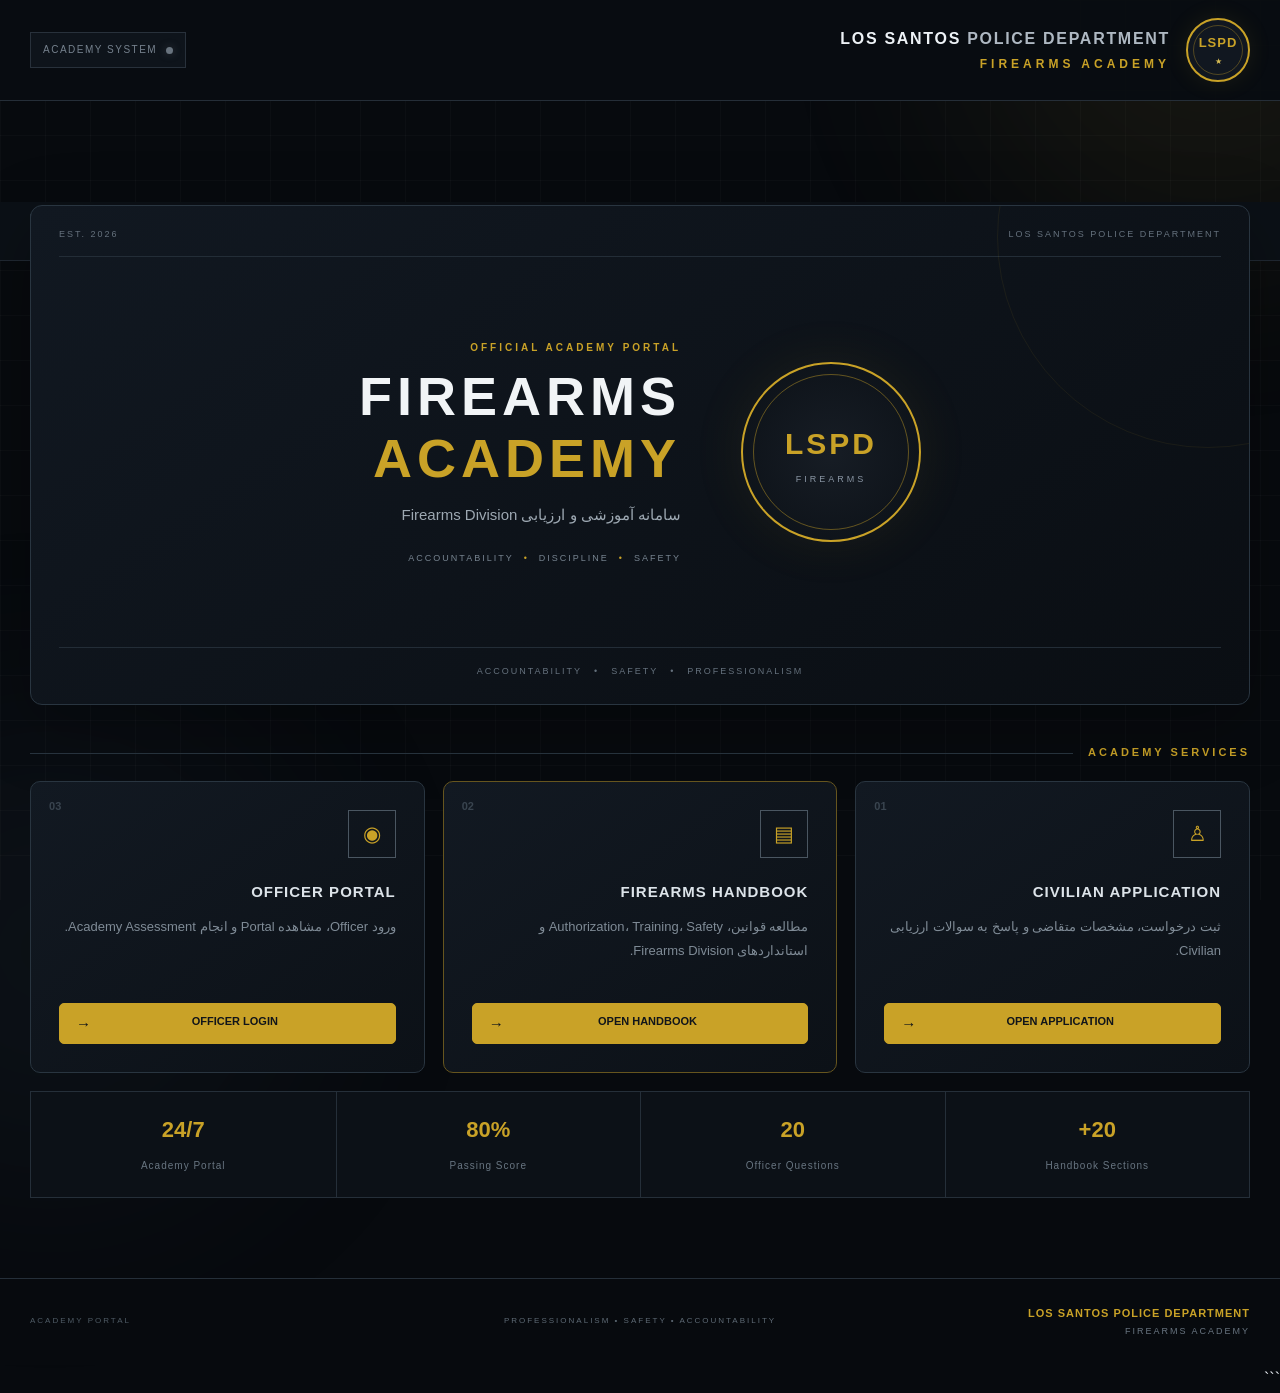
==== commit 5c045bf5: "Update index.html" ====
--- a/index.html
+++ b/index.html
@@ -2,24 +2,88 @@
 <html lang="fa" dir="rtl">
 
 <head>
+
     <meta charset="UTF-8">
-    <meta name="viewport" content="width=device-width, initial-scale=1.0">
-
-    <meta name="description" content="LSPD Firearms Academy">
+
+    <meta
+        name="viewport"
+        content="width=device-width, initial-scale=1.0">
+
+    <meta
+        name="description"
+        content="LSPD Firearms Academy">
 
     <title>LSPD | Firearms Academy</title>
 
-    <link rel="stylesheet" href="./style.css">
+    <link
+        rel="stylesheet"
+        href="./style.css">
+
+    <!-- جلوگیری از گرفتن کلیک توسط Background -->
+    <style>
+
+        .background-grid,
+        .background-glow,
+        .glow-one,
+        .glow-two {
+            pointer-events: none !important;
+        }
+
+        button,
+        a,
+        input,
+        textarea,
+        select,
+        label {
+            position: relative;
+            z-index: 10;
+        }
+
+        .page-section {
+            position: relative;
+            z-index: 5;
+        }
+
+        .main-header,
+        .navigation,
+        .main-container,
+        footer {
+            position: relative;
+            z-index: 20;
+        }
+
+    </style>
+
 </head>
 
+
 <body>
 
-<div class="background-grid"></div>
-<div class="background-glow glow-one"></div>
-<div class="background-glow glow-two"></div>
-
-
-<!-- ================= HEADER ================= -->
+
+<!-- =====================================================
+     BACKGROUND
+===================================================== -->
+
+<div
+    class="background-grid"
+    aria-hidden="true">
+</div>
+
+<div
+    class="background-glow glow-one"
+    aria-hidden="true">
+</div>
+
+<div
+    class="background-glow glow-two"
+    aria-hidden="true">
+</div>
+
+
+
+<!-- =====================================================
+     HEADER
+===================================================== -->
 
 <header class="main-header">
 
@@ -28,24 +92,38 @@
         <div class="brand">
 
             <div class="badge-logo">
+
                 <span>LSPD</span>
+
                 <small>★</small>
-            </div>
+
+            </div>
+
 
             <div class="brand-text">
+
                 <h1>
                     LOS SANTOS
                     <span>POLICE DEPARTMENT</span>
                 </h1>
 
-                <p>FIREARMS ACADEMY</p>
-            </div>
-
-        </div>
+                <p>
+                    FIREARMS ACADEMY
+                </p>
+
+            </div>
+
+        </div>
+
 
         <div class="header-status">
+
             <span class="status-dot"></span>
-            <span>ACADEMY SYSTEM</span>
+
+            <span>
+                ACADEMY SYSTEM
+            </span>
+
         </div>
 
     </div>
@@ -53,36 +131,68 @@
 </header>
 
 
-<!-- ================= NAVIGATION ================= -->
+
+<!-- =====================================================
+     NAVIGATION
+===================================================== -->
 
 <nav class="navigation">
 
     <div class="nav-inner">
 
-        <button type="button" data-page="home">
+        <button
+            type="button"
+            data-page="home">
+
             <span>⌂</span>
+
             خانه
+
         </button>
 
-        <button type="button" data-page="civilian">
+
+        <button
+            type="button"
+            data-page="civilian">
+
             <span>♙</span>
+
             Civilian
+
         </button>
 
-        <button type="button" data-page="handbook">
+
+        <button
+            type="button"
+            data-page="handbook">
+
             <span>▤</span>
+
             Handbook
+
         </button>
 
-        <button type="button" data-page="login">
+
+        <button
+            type="button"
+            data-page="login">
+
             <span>◉</span>
+
             Officer Login
+
         </button>
 
+
         <div class="nav-line"></div>
 
-        <div id="navOfficerStatus" class="nav-officer-status">
+
+        <div
+            id="navOfficerStatus"
+            class="nav-officer-status">
+
             OFFLINE
+
         </div>
 
     </div>
@@ -90,28 +200,53 @@
 </nav>
 
 
-<!-- ================= MAIN ================= -->
+
+<!-- =====================================================
+     MAIN
+===================================================== -->
 
 <main class="main-container">
 
 
-<!-- ================= HOME ================= -->
-
-<section id="home" class="page-section active">
+<!-- =====================================================
+     HOME
+===================================================== -->
+
+<section
+    id="home"
+    class="page-section active">
+
 
     <div class="hero-panel">
 
         <div class="hero-top-line">
-            <span>LOS SANTOS POLICE DEPARTMENT</span>
-            <span>EST. 2026</span>
-        </div>
+
+            <span>
+                LOS SANTOS POLICE DEPARTMENT
+            </span>
+
+            <span>
+                EST. 2026
+            </span>
+
+        </div>
+
 
         <div class="hero-content">
 
+
             <div class="hero-badge">
-                <span>LSPD</span>
-                <small>FIREARMS</small>
-            </div>
+
+                <span>
+                    LSPD
+                </span>
+
+                <small>
+                    FIREARMS
+                </small>
+
+            </div>
+
 
             <div class="hero-text">
 
@@ -119,115 +254,187 @@
                     OFFICIAL ACADEMY PORTAL
                 </div>
 
+
                 <h2>
+
                     FIREARMS
-                    <strong>ACADEMY</strong>
+
+                    <strong>
+                        ACADEMY
+                    </strong>
+
                 </h2>
+
 
                 <p>
                     سامانه آموزشی و ارزیابی Firearms Division
                 </p>
 
+
                 <div class="hero-values">
-                    <span>SAFETY</span>
+
+                    <span>
+                        SAFETY
+                    </span>
+
                     <i>•</i>
-                    <span>DISCIPLINE</span>
+
+                    <span>
+                        DISCIPLINE
+                    </span>
+
                     <i>•</i>
-                    <span>ACCOUNTABILITY</span>
-                </div>
-
-            </div>
-
-        </div>
+
+                    <span>
+                        ACCOUNTABILITY
+                    </span>
+
+                </div>
+
+            </div>
+
+        </div>
+
 
         <div class="hero-bottom-line">
+
             <span>PROFESSIONALISM</span>
+
             <span>•</span>
+
             <span>SAFETY</span>
+
             <span>•</span>
+
             <span>ACCOUNTABILITY</span>
+
         </div>
 
     </div>
 
 
+
     <div class="section-title">
-        <span>ACADEMY SERVICES</span>
+
+        <span>
+            ACADEMY SERVICES
+        </span>
+
         <div></div>
+
     </div>
 
 
+
     <div class="cards">
 
+
         <article class="menu-card">
 
-            <div class="card-number">01</div>
-
-            <div class="card-icon">♙</div>
-
-            <h3>CIVILIAN APPLICATION</h3>
+            <div class="card-number">
+                01
+            </div>
+
+            <div class="card-icon">
+                ♙
+            </div>
+
+            <h3>
+                CIVILIAN APPLICATION
+            </h3>
 
             <p>
                 ثبت درخواست، مشخصات متقاضی و پاسخ به
                 سوالات ارزیابی Civilian.
             </p>
 
-            <button type="button" data-page="civilian">
+            <button
+                type="button"
+                data-page="civilian">
+
                 OPEN APPLICATION
+
                 <span>→</span>
+
             </button>
 
         </article>
 
 
+
         <article class="menu-card featured-card">
 
-            <div class="card-number">02</div>
-
-            <div class="card-icon">▤</div>
-
-            <h3>FIREARMS HANDBOOK</h3>
+            <div class="card-number">
+                02
+            </div>
+
+            <div class="card-icon">
+                ▤
+            </div>
+
+            <h3>
+                FIREARMS HANDBOOK
+            </h3>
 
             <p>
                 مطالعه قوانین، Authorization، Training،
                 Safety و استانداردهای Firearms Division.
             </p>
 
-            <button type="button" data-page="handbook">
+            <button
+                type="button"
+                data-page="handbook">
+
                 OPEN HANDBOOK
+
                 <span>→</span>
+
             </button>
 
         </article>
 
 
+
         <article class="menu-card">
 
-            <div class="card-number">03</div>
-
-            <div class="card-icon">◉</div>
-
-            <h3>OFFICER PORTAL</h3>
+            <div class="card-number">
+                03
+            </div>
+
+            <div class="card-icon">
+                ◉
+            </div>
+
+            <h3>
+                OFFICER PORTAL
+            </h3>
 
             <p>
                 ورود Officer، مشاهده Portal و انجام
                 Academy Assessment.
             </p>
 
-            <button type="button" data-page="login">
+            <button
+                type="button"
+                data-page="login">
+
                 OFFICER LOGIN
+
                 <span>→</span>
+
             </button>
 
         </article>
 
+
     </div>
 
 
+
     <div class="quick-info">
 
         <div>
-            <strong>20</strong>
+            <strong>20+</strong>
             <span>Handbook Sections</span>
         </div>
 
@@ -248,22 +455,38 @@
 
     </div>
 
+
 </section>
 
 
-<!-- ================= CIVILIAN ================= -->
-
-<section id="civilian" class="page-section">
+
+<!-- =====================================================
+     CIVILIAN
+===================================================== -->
+
+<section
+    id="civilian"
+    class="page-section">
+
 
     <div class="page-heading">
 
         <div>
-            <span class="heading-label">APPLICATION / 01</span>
-
-            <h2>CIVILIAN APPLICATION</h2>
-
-            <p>فرم درخواست و ارزیابی متقاضی</p>
-        </div>
+
+            <span class="heading-label">
+                APPLICATION / 01
+            </span>
+
+            <h2>
+                CIVILIAN APPLICATION
+            </h2>
+
+            <p>
+                فرم درخواست و ارزیابی متقاضی
+            </p>
+
+        </div>
+
 
         <div class="heading-badge">
             CIVILIAN
@@ -272,7 +495,9 @@
     </div>
 
 
+
     <div class="form-panel">
+
 
         <div class="form-section-title">
             APPLICANT INFORMATION
@@ -281,42 +506,59 @@
 
         <div class="form-grid">
 
-            <label>
-                <span>نام متقاضی</span>
+
+            <label>
+
+                <span>
+                    نام متقاضی
+                </span>
 
                 <input
                     type="text"
                     id="civilianName"
                     placeholder="نام و نام خانوادگی">
-            </label>
-
-
-            <label>
-                <span>Examiner</span>
+
+            </label>
+
+
+            <label>
+
+                <span>
+                    Examiner
+                </span>
 
                 <input
                     type="text"
                     id="civilianExaminer"
                     placeholder="نام Examiner">
-            </label>
-
-
-            <label>
-                <span>تاریخ</span>
+
+            </label>
+
+
+            <label>
+
+                <span>
+                    تاریخ
+                </span>
 
                 <input
                     type="date"
                     id="civilianDate">
-            </label>
-
-
-            <label>
-                <span>وضعیت درخواست</span>
+
+            </label>
+
+
+            <label>
+
+                <span>
+                    وضعیت درخواست
+                </span>
 
                 <input
                     type="text"
                     value="PENDING"
                     readonly>
+
             </label>
 
         </div>
@@ -330,188 +572,413 @@
         </div>
 
 
-        <div id="civilianQuestions" class="civilian-questions">
+        <div
+            id="civilianQuestions"
+            class="civilian-questions">
+
 
             <div class="open-question">
-                <div class="question-number">01</div>
+
+                <div class="question-number">
+                    01
+                </div>
+
                 <div class="question-body">
-                    <p>دلیل شما برای درخواست Permit چیست؟</p>
-                    <textarea placeholder="پاسخ متقاضی..."></textarea>
-                </div>
+
+                    <p>
+                        دلیل شما برای درخواست Permit چیست؟
+                    </p>
+
+                    <textarea
+                        placeholder="پاسخ متقاضی..."></textarea>
+
+                </div>
+
             </div>
 
 
             <div class="open-question">
-                <div class="question-number">02</div>
+
+                <div class="question-number">
+                    02
+                </div>
+
                 <div class="question-body">
-                    <p>مسئولیت‌های یک دارنده Permit را چگونه تعریف می‌کنید؟</p>
-                    <textarea placeholder="پاسخ متقاضی..."></textarea>
-                </div>
+
+                    <p>
+                        مسئولیت‌های یک دارنده Permit را چگونه تعریف می‌کنید؟
+                    </p>
+
+                    <textarea
+                        placeholder="پاسخ متقاضی..."></textarea>
+
+                </div>
+
             </div>
 
 
             <div class="open-question">
-                <div class="question-number">03</div>
+
+                <div class="question-number">
+                    03
+                </div>
+
                 <div class="question-body">
-                    <p>اگر شرایط دریافت Permit را دیگر نداشته باشید چه اقدامی می‌کنید؟</p>
-                    <textarea placeholder="پاسخ متقاضی..."></textarea>
-                </div>
+
+                    <p>
+                        اگر شرایط دریافت Permit را دیگر نداشته باشید چه اقدامی می‌کنید؟
+                    </p>
+
+                    <textarea
+                        placeholder="پاسخ متقاضی..."></textarea>
+
+                </div>
+
             </div>
 
 
             <div class="open-question">
-                <div class="question-number">04</div>
+
+                <div class="question-number">
+                    04
+                </div>
+
                 <div class="question-body">
-                    <p>اگر Permit شما تعلیق شود، چه واکنشی نشان می‌دهید؟</p>
-                    <textarea placeholder="پاسخ متقاضی..."></textarea>
-                </div>
+
+                    <p>
+                        اگر Permit شما تعلیق شود، چه واکنشی نشان می‌دهید؟
+                    </p>
+
+                    <textarea
+                        placeholder="پاسخ متقاضی..."></textarea>
+
+                </div>
+
             </div>
 
 
             <div class="open-question">
-                <div class="question-number">05</div>
+
+                <div class="question-number">
+                    05
+                </div>
+
                 <div class="question-body">
-                    <p>چه شرایطی می‌تواند یک موقعیت عادی را به یک موقعیت خطرناک تبدیل کند؟</p>
-                    <textarea placeholder="پاسخ متقاضی..."></textarea>
-                </div>
+
+                    <p>
+                        چه شرایطی می‌تواند یک موقعیت عادی را به یک موقعیت خطرناک تبدیل کند؟
+                    </p>
+
+                    <textarea
+                        placeholder="پاسخ متقاضی..."></textarea>
+
+                </div>
+
             </div>
 
 
             <div class="open-question">
-                <div class="question-number">06</div>
+
+                <div class="question-number">
+                    06
+                </div>
+
                 <div class="question-body">
-                    <p>برای جلوگیری از تشدید یک موقعیت تنش‌زا چه تصمیمی می‌گیرید؟</p>
-                    <textarea placeholder="پاسخ متقاضی..."></textarea>
-                </div>
+
+                    <p>
+                        برای جلوگیری از تشدید یک موقعیت تنش‌زا چه تصمیمی می‌گیرید؟
+                    </p>
+
+                    <textarea
+                        placeholder="پاسخ متقاضی..."></textarea>
+
+                </div>
+
             </div>
 
 
             <div class="open-question">
-                <div class="question-number">07</div>
+
+                <div class="question-number">
+                    07
+                </div>
+
                 <div class="question-body">
-                    <p>اگر فرد مقابل عصبانی باشد چگونه شرایط را آرام می‌کنید؟</p>
-                    <textarea placeholder="پاسخ متقاضی..."></textarea>
-                </div>
+
+                    <p>
+                        اگر فرد مقابل عصبانی باشد چگونه شرایط را آرام می‌کنید؟
+                    </p>
+
+                    <textarea
+                        placeholder="پاسخ متقاضی..."></textarea>
+
+                </div>
+
             </div>
 
 
             <div class="open-question">
-                <div class="question-number">08</div>
+
+                <div class="question-number">
+                    08
+                </div>
+
                 <div class="question-body">
-                    <p>اگر شخص دیگری از شما بخواهد Permit شما را در اختیارش قرار دهید چه می‌کنید؟</p>
-                    <textarea placeholder="پاسخ متقاضی..."></textarea>
-                </div>
+
+                    <p>
+                        اگر شخص دیگری از شما بخواهد Permit شما را در اختیارش قرار دهید چه می‌کنید؟
+                    </p>
+
+                    <textarea
+                        placeholder="پاسخ متقاضی..."></textarea>
+
+                </div>
+
             </div>
 
 
             <div class="open-question">
-                <div class="question-number">09</div>
+
+                <div class="question-number">
+                    09
+                </div>
+
                 <div class="question-body">
-                    <p>اگر شاهد رفتار غیرقانونی مرتبط با Permit باشید چه اقدامی انجام می‌دهید؟</p>
-                    <textarea placeholder="پاسخ متقاضی..."></textarea>
-                </div>
+
+                    <p>
+                        اگر شاهد رفتار غیرقانونی مرتبط با Permit باشید چه اقدامی انجام می‌دهید؟
+                    </p>
+
+                    <textarea
+                        placeholder="پاسخ متقاضی..."></textarea>
+
+                </div>
+
             </div>
 
 
             <div class="open-question">
-                <div class="question-number">10</div>
+
+                <div class="question-number">
+                    10
+                </div>
+
                 <div class="question-body">
-                    <p>اگر دوست یا عضو خانواده بخواهد از Permit شما استفاده کند چه پاسخی می‌دهید؟</p>
-                    <textarea placeholder="پاسخ متقاضی..."></textarea>
-                </div>
+
+                    <p>
+                        اگر دوست یا عضو خانواده بخواهد از Permit شما استفاده کند چه پاسخی می‌دهید؟
+                    </p>
+
+                    <textarea
+                        placeholder="پاسخ متقاضی..."></textarea>
+
+                </div>
+
             </div>
 
 
             <div class="open-question">
-                <div class="question-number">11</div>
+
+                <div class="question-number">
+                    11
+                </div>
+
                 <div class="question-body">
-                    <p>اگر درباره اعتبار Permit خود مطمئن نباشید از چه کسی سؤال می‌کنید؟</p>
-                    <textarea placeholder="پاسخ متقاضی..."></textarea>
-                </div>
+
+                    <p>
+                        اگر درباره اعتبار Permit خود مطمئن نباشید از چه کسی سؤال می‌کنید؟
+                    </p>
+
+                    <textarea
+                        placeholder="پاسخ متقاضی..."></textarea>
+
+                </div>
+
             </div>
 
 
             <div class="open-question">
-                <div class="question-number">12</div>
+
+                <div class="question-number">
+                    12
+                </div>
+
                 <div class="question-body">
-                    <p>اگر در یک مکان عمومی شرایط خطرناک شود اولویت شما چیست؟</p>
-                    <textarea placeholder="پاسخ متقاضی..."></textarea>
-                </div>
+
+                    <p>
+                        اگر در یک مکان عمومی شرایط خطرناک شود اولویت شما چیست؟
+                    </p>
+
+                    <textarea
+                        placeholder="پاسخ متقاضی..."></textarea>
+
+                </div>
+
             </div>
 
 
             <div class="open-question">
-                <div class="question-number">13</div>
+
+                <div class="question-number">
+                    13
+                </div>
+
                 <div class="question-body">
-                    <p>تفاوت بین داشتن Permit و داشتن اختیار نامحدود چیست؟</p>
-                    <textarea placeholder="پاسخ متقاضی..."></textarea>
-                </div>
+
+                    <p>
+                        تفاوت بین داشتن Permit و داشتن اختیار نامحدود چیست؟
+                    </p>
+
+                    <textarea
+                        placeholder="پاسخ متقاضی..."></textarea>
+
+                </div>
+
             </div>
 
 
             <div class="open-question">
-                <div class="question-number">14</div>
+
+                <div class="question-number">
+                    14
+                </div>
+
                 <div class="question-body">
-                    <p>چرا دارنده Permit باید مسئولیت‌پذیر باشد؟</p>
-                    <textarea placeholder="پاسخ متقاضی..."></textarea>
-                </div>
+
+                    <p>
+                        چرا دارنده Permit باید مسئولیت‌پذیر باشد؟
+                    </p>
+
+                    <textarea
+                        placeholder="پاسخ متقاضی..."></textarea>
+
+                </div>
+
             </div>
 
 
             <div class="open-question">
-                <div class="question-number">15</div>
+
+                <div class="question-number">
+                    15
+                </div>
+
                 <div class="question-body">
-                    <p>اگر شخص دیگری عمداً سعی کند شما را وارد درگیری کند چه رویکردی دارید؟</p>
-                    <textarea placeholder="پاسخ متقاضی..."></textarea>
-                </div>
+
+                    <p>
+                        اگر شخص دیگری عمداً سعی کند شما را وارد درگیری کند چه رویکردی دارید؟
+                    </p>
+
+                    <textarea
+                        placeholder="پاسخ متقاضی..."></textarea>
+
+                </div>
+
             </div>
 
 
             <div class="open-question">
-                <div class="question-number">16</div>
+
+                <div class="question-number">
+                    16
+                </div>
+
                 <div class="question-body">
-                    <p>اگر متوجه شوید تصمیمی که گرفته‌اید اشتباه بوده چه کاری انجام می‌دهید؟</p>
-                    <textarea placeholder="پاسخ متقاضی..."></textarea>
-                </div>
+
+                    <p>
+                        اگر متوجه شوید تصمیمی که گرفته‌اید اشتباه بوده چه کاری انجام می‌دهید؟
+                    </p>
+
+                    <textarea
+                        placeholder="پاسخ متقاضی..."></textarea>
+
+                </div>
+
             </div>
 
 
             <div class="open-question">
-                <div class="question-number">17</div>
+
+                <div class="question-number">
+                    17
+                </div>
+
                 <div class="question-body">
-                    <p>آیا داشتن Permit به معنی استفاده از آن در هر شرایطی است؟ چرا؟</p>
-                    <textarea placeholder="پاسخ متقاضی..."></textarea>
-                </div>
+
+                    <p>
+                        آیا داشتن Permit به معنی استفاده از آن در هر شرایطی است؟ چرا؟
+                    </p>
+
+                    <textarea
+                        placeholder="پاسخ متقاضی..."></textarea>
+
+                </div>
+
             </div>
 
 
             <div class="open-question">
-                <div class="question-number">18</div>
+
+                <div class="question-number">
+                    18
+                </div>
+
                 <div class="question-body">
-                    <p>چه چیزی باعث می‌شود LSPD به یک دارنده Permit اعتماد کند؟</p>
-                    <textarea placeholder="پاسخ متقاضی..."></textarea>
-                </div>
+
+                    <p>
+                        چه چیزی باعث می‌شود LSPD به یک دارنده Permit اعتماد کند؟
+                    </p>
+
+                    <textarea
+                        placeholder="پاسخ متقاضی..."></textarea>
+
+                </div>
+
             </div>
 
 
             <div class="open-question">
-                <div class="question-number">19</div>
+
+                <div class="question-number">
+                    19
+                </div>
+
                 <div class="question-body">
-                    <p>آیا حاضرید در صورت نقض قوانین، Permit شما بررسی یا تعلیق شود؟</p>
-                    <textarea placeholder="پاسخ متقاضی..."></textarea>
-                </div>
+
+                    <p>
+                        آیا حاضرید در صورت نقض قوانین، Permit شما بررسی یا تعلیق شود؟
+                    </p>
+
+                    <textarea
+                        placeholder="پاسخ متقاضی..."></textarea>
+
+                </div>
+
             </div>
 
 
             <div class="open-question">
-                <div class="question-number">20</div>
+
+                <div class="question-number">
+                    20
+                </div>
+
                 <div class="question-body">
-                    <p>از نظر شما مهم‌ترین اصل برای یک دارنده Permit چیست؟</p>
-                    <textarea placeholder="پاسخ متقاضی..."></textarea>
-                </div>
-            </div>
-
-        </div>
+
+                    <p>
+                        از نظر شما مهم‌ترین اصل برای یک دارنده Permit چیست؟
+                    </p>
+
+                    <textarea
+                        placeholder="پاسخ متقاضی..."></textarea>
+
+                </div>
+
+            </div>
+
+
+        </div>
+
 
 
         <div class="form-actions">
@@ -522,6 +989,7 @@
                 id="civilianSubmit">
 
                 SUBMIT APPLICATION
+
                 <span>→</span>
 
             </button>
@@ -549,21 +1017,34 @@
 </section>
 
 
-<!-- ================= HANDBOOK ================= -->
-
-<section id="handbook" class="page-section">
+
+<!-- =====================================================
+     HANDBOOK
+===================================================== -->
+
+<section
+    id="handbook"
+    class="page-section">
+
 
     <div class="page-heading">
 
         <div>
-            <span class="heading-label">REFERENCE / 02</span>
-
-            <h2>FIREARMS HANDBOOK</h2>
+
+            <span class="heading-label">
+                REFERENCE / 02
+            </span>
+
+            <h2>
+                FIREARMS HANDBOOK
+            </h2>
 
             <p>
                 قوانین و استانداردهای LSPD Firearms Academy
             </p>
-        </div>
+
+        </div>
+
 
         <div class="heading-badge">
             HANDBOOK
@@ -572,9 +1053,12 @@
     </div>
 
 
+
     <div class="handbook-intro">
 
-        <strong>NOTICE</strong>
+        <strong>
+            NOTICE
+        </strong>
 
         <p>
             برای مطالعه هر بخش روی عنوان آن کلیک کنید.
@@ -584,24 +1068,31 @@
     </div>
 
 
+
     <div class="handbook-container">
 
 
+        <!-- 01 -->
+
         <article class="handbook-card">
-            <h3><span>01</span> PURPOSE & MISSION <b>+</b></h3>
+
+            <h3>
+                <span>01</span>
+                PURPOSE & MISSION
+                <b>+</b>
+            </h3>
 
             <div class="handbook-content">
 
                 <p>
-                    Firearms Academy با هدف ایجاد استاندارد مشخص
-                    برای آموزش، مسئولیت‌پذیری، Professionalism و
-                    Safety در Firearms Division ایجاد شده است.
+                    Firearms Academy با هدف ایجاد استاندارد
+                    مشخص برای آموزش، مسئولیت‌پذیری،
+                    Professionalism و Safety در Firearms Division ایجاد شده است.
                 </p>
 
                 <p>
                     هر Officer باید قبل از دریافت Authorization
-                    مربوطه، قوانین Handbook و Trainingهای لازم
-                    را مطالعه کرده باشد.
+                    مربوطه، قوانین Handbook و Trainingهای لازم را مطالعه کند.
                 </p>
 
                 <div class="info-box">
@@ -609,11 +1100,20 @@
                 </div>
 
             </div>
+
         </article>
 
 
+
+        <!-- 02 -->
+
         <article class="handbook-card">
-            <h3><span>02</span> CHAIN OF COMMAND <b>+</b></h3>
+
+            <h3>
+                <span>02</span>
+                CHAIN OF COMMAND
+                <b>+</b>
+            </h3>
 
             <div class="handbook-content">
 
@@ -623,11 +1123,13 @@
                 </p>
 
                 <ol>
+
                     <li>Head of Department</li>
                     <li>Deputy / Assistant</li>
                     <li>Firearms Instructor</li>
                     <li>Senior Officer</li>
                     <li>Officer</li>
+
                 </ol>
 
                 <p>
@@ -636,20 +1138,25 @@
                 </p>
 
             </div>
+
         </article>
 
 
+
+        <!-- 03 -->
+
         <article class="handbook-card">
-            <h3><span>03</span> OFFICER RESPONSIBILITIES <b>+</b></h3>
+
+            <h3>
+                <span>03</span>
+                OFFICER RESPONSIBILITIES
+                <b>+</b>
+            </h3>
 
             <div class="handbook-content">
 
-                <p>
-                    هر Officer مسئول رفتار، تصمیمات و Equipment
-                    تحت اختیار خود است.
-                </p>
-
                 <ul>
+
                     <li>رعایت Server Rules</li>
                     <li>رعایت Department Rules</li>
                     <li>رعایت Firearms Policy</li>
@@ -659,14 +1166,24 @@
                     <li>گزارش Incidentهای مهم</li>
                     <li>نگهداری صحیح Equipment</li>
                     <li>پذیرش Accountability</li>
+
                 </ul>
 
             </div>
+
         </article>
 
 
+
+        <!-- 04 -->
+
         <article class="handbook-card">
-            <h3><span>04</span> CODE OF CONDUCT <b>+</b></h3>
+
+            <h3>
+                <span>04</span>
+                CODE OF CONDUCT
+                <b>+</b>
+            </h3>
 
             <div class="handbook-content">
 
@@ -676,91 +1193,143 @@
                 </p>
 
                 <div class="standard-grid">
+
                     <div>PROFESSIONALISM</div>
                     <div>RESPECT</div>
                     <div>DISCIPLINE</div>
                     <div>INTEGRITY</div>
                     <div>TEAMWORK</div>
                     <div>ACCOUNTABILITY</div>
-                </div>
-
-            </div>
+
+                </div>
+
+            </div>
+
         </article>
 
 
+
+        <!-- 05 -->
+
         <article class="handbook-card">
-            <h3><span>05</span> WEAPON AUTHORIZATION <b>+</b></h3>
+
+            <h3>
+                <span>05</span>
+                WEAPON AUTHORIZATION
+                <b>+</b>
+            </h3>
 
             <div class="handbook-content">
 
                 <p>
-                    دسترسی به Equipment بر اساس Rank، Training
-                    و Authorization تعیین می‌شود.
+                    دسترسی به Equipment بر اساس Rank،
+                    Training و Authorization تعیین می‌شود.
                 </p>
 
                 <h4>LEVEL 0 — NO AUTHORIZATION</h4>
-                <p>Officer فاقد Authorization مربوطه است.</p>
+
+                <p>
+                    Officer فاقد Authorization مربوطه است.
+                </p>
 
                 <h4>LEVEL 1 — BASIC EQUIPMENT</h4>
-                <p>تجهیزات پایه مورد نیاز برای وظایف معمول.</p>
+
+                <p>
+                    تجهیزات پایه مورد نیاز برای وظایف معمول.
+                </p>
 
                 <h4>LEVEL 2 — PATROL AUTHORIZATION</h4>
+
                 <p>
                     دسترسی مربوط به فعالیت‌های Patrol،
                     مشروط به Training و Authorization لازم.
                 </p>
 
                 <h4>LEVEL 3 — SPECIAL AUTHORIZATION</h4>
+
                 <p>
                     تجهیزات یا قابلیت‌های نیازمند Training ویژه.
                 </p>
 
                 <h4>LEVEL 4 — RESTRICTED</h4>
+
                 <p>
-                    تجهیزات محدود که فقط با Authorization مشخص
-                    قابل استفاده هستند.
+                    تجهیزات محدود که فقط با Authorization
+                    مشخص قابل استفاده هستند.
                 </p>
 
                 <div class="warning-box">
+
                     Rank به‌تنهایی به معنی دسترسی کامل نیست.
+
                     <br><br>
-                    <strong>RANK + TRAINING + AUTHORIZATION</strong>
-                </div>
-
-            </div>
+
+                    <strong>
+                        RANK + TRAINING + AUTHORIZATION
+                    </strong>
+
+                </div>
+
+            </div>
+
         </article>
 
 
+
+        <!-- 06 -->
+
         <article class="handbook-card">
-            <h3><span>06</span> EQUIPMENT POLICY <b>+</b></h3>
+
+            <h3>
+                <span>06</span>
+                EQUIPMENT POLICY
+                <b>+</b>
+            </h3>
 
             <div class="handbook-content">
 
-                <h4>Basic Equipment</h4>
+                <h4>
+                    Basic Equipment
+                </h4>
 
                 <ul>
+
                     <li>Radio</li>
                     <li>Standard Duty Equipment</li>
                     <li>Communication Equipment</li>
                     <li>Identification Equipment</li>
+
                 </ul>
 
-                <h4>قوانین Equipment</h4>
+                <h4>
+                    قوانین Equipment
+                </h4>
 
                 <ul>
+
                     <li>Equipment باید مطابق Authorization باشد.</li>
                     <li>استفاده غیرضروری مجاز نیست.</li>
                     <li>انتقال به فرد غیرمجاز ممنوع است.</li>
                     <li>خرابی یا Missing شدن باید گزارش شود.</li>
                     <li>Officer مسئول Equipment تحویلی است.</li>
+
                 </ul>
 
             </div>
+
         </article>
 
 
+
+        <!-- 07 -->
+
         <article class="handbook-card">
-            <h3><span>07</span> FIREARMS SAFETY <b>+</b></h3>
+
+            <h3>
+                <span>07</span>
+                FIREARMS SAFETY
+                <b>+</b>
+            </h3>
 
             <div class="handbook-content">
 
@@ -769,12 +1338,14 @@
                 </p>
 
                 <ul>
+
                     <li>Equipment باید تحت کنترل Officer باشد.</li>
                     <li>استفاده باید مطابق Server Rules باشد.</li>
                     <li>از استفاده نمایشی خودداری شود.</li>
                     <li>شرایط موقعیت باید ارزیابی شود.</li>
                     <li>مشکلات Equipment باید گزارش شوند.</li>
                     <li>Training مربوطه باید تکمیل شده باشد.</li>
+
                 </ul>
 
                 <div class="success-box">
@@ -782,11 +1353,20 @@
                 </div>
 
             </div>
+
         </article>
 
 
+
+        <!-- 08 -->
+
         <article class="handbook-card">
-            <h3><span>08</span> ESCALATION & DE-ESCALATION <b>+</b></h3>
+
+            <h3>
+                <span>08</span>
+                ESCALATION & DE-ESCALATION
+                <b>+</b>
+            </h3>
 
             <div class="handbook-content">
 
@@ -796,35 +1376,53 @@
                 </p>
 
                 <div class="flow-box">
+
                     <span>COMMUNICATION</span>
+
                     <i>→</i>
+
                     <span>DE-ESCALATION</span>
+
                     <i>→</i>
+
                     <span>CONTROL</span>
+
                     <i>→</i>
+
                     <span>APPROPRIATE RESPONSE</span>
+
                 </div>
 
                 <p>
-                    پاسخ باید متناسب با شرایط Roleplay و قوانین
-                    Server باشد.
+                    پاسخ باید متناسب با شرایط Roleplay و قوانین Server باشد.
                 </p>
 
             </div>
+
         </article>
 
 
+
+        <!-- 09 -->
+
         <article class="handbook-card">
-            <h3><span>09</span> APPROPRIATE RESPONSE <b>+</b></h3>
+
+            <h3>
+                <span>09</span>
+                APPROPRIATE RESPONSE
+                <b>+</b>
+            </h3>
 
             <div class="handbook-content">
 
                 <ul>
+
                     <li>شرایط را ارزیابی کنید.</li>
                     <li>Communication را در اولویت قرار دهید.</li>
                     <li>از Escalation غیرضروری خودداری کنید.</li>
                     <li>پاسخ باید متناسب با شرایط باشد.</li>
                     <li>تصمیمات مهم باید قابل توضیح باشند.</li>
+
                 </ul>
 
                 <div class="warning-box">
@@ -832,38 +1430,64 @@
                 </div>
 
             </div>
+
         </article>
 
 
+
+        <!-- 10 -->
+
         <article class="handbook-card">
-            <h3><span>10</span> PATROL PROCEDURES <b>+</b></h3>
+
+            <h3>
+                <span>10</span>
+                PATROL PROCEDURES
+                <b>+</b>
+            </h3>
 
             <div class="handbook-content">
 
-                <h4>Before Patrol</h4>
+                <h4>
+                    Before Patrol
+                </h4>
 
                 <ul>
+
                     <li>بررسی Equipment</li>
                     <li>بررسی Radio</li>
                     <li>بررسی Authorization</li>
                     <li>آمادگی برای Incident Reporting</li>
+
                 </ul>
 
-                <h4>During Patrol</h4>
+                <h4>
+                    During Patrol
+                </h4>
 
                 <ul>
+
                     <li>رعایت Server Rules</li>
                     <li>Communication مناسب</li>
                     <li>Professionalism</li>
                     <li>گزارش شرایط مهم</li>
+
                 </ul>
 
             </div>
+
         </article>
 
 
+
+        <!-- 11 -->
+
         <article class="handbook-card">
-            <h3><span>11</span> RADIO & COMMUNICATION <b>+</b></h3>
+
+            <h3>
+                <span>11</span>
+                RADIO & COMMUNICATION
+                <b>+</b>
+            </h3>
 
             <div class="handbook-content">
 
@@ -872,19 +1496,30 @@
                 </p>
 
                 <ul>
+
                     <li>پیام‌ها باید واضح باشند.</li>
                     <li>از Radio برای پیام غیرضروری استفاده نشود.</li>
                     <li>اطلاعات مهم باید واضح منتقل شوند.</li>
                     <li>در شرایط مهم Channel آزاد نگه داشته شود.</li>
                     <li>Communication باید Professional باشد.</li>
+
                 </ul>
 
             </div>
+
         </article>
 
 
+
+        <!-- 12 -->
+
         <article class="handbook-card">
-            <h3><span>12</span> INCIDENT REPORTING <b>+</b></h3>
+
+            <h3>
+                <span>12</span>
+                INCIDENT REPORTING
+                <b>+</b>
+            </h3>
 
             <div class="handbook-content">
 
@@ -893,9 +1528,12 @@
                     Department ثبت و گزارش شوند.
                 </p>
 
-                <h4>گزارش شامل:</h4>
+                <h4>
+                    گزارش شامل:
+                </h4>
 
                 <ul>
+
                     <li>Incident ID</li>
                     <li>Officer</li>
                     <li>Rank</li>
@@ -906,14 +1544,24 @@
                     <li>Persons Involved</li>
                     <li>Evidence</li>
                     <li>Outcome</li>
+
                 </ul>
 
             </div>
+
         </article>
 
 
+
+        <!-- 13 -->
+
         <article class="handbook-card">
-            <h3><span>13</span> DOCUMENTATION & EVIDENCE <b>+</b></h3>
+
+            <h3>
+                <span>13</span>
+                DOCUMENTATION & EVIDENCE
+                <b>+</b>
+            </h3>
 
             <div class="handbook-content">
 
@@ -923,19 +1571,30 @@
                 </p>
 
                 <ul>
+
                     <li>اطلاعات باید دقیق باشند.</li>
                     <li>از اطلاعات ساختگی خودداری شود.</li>
                     <li>زمان و Location ثبت شود.</li>
                     <li>افراد مرتبط ثبت شوند.</li>
                     <li>Evidence در صورت وجود ثبت شود.</li>
+
                 </ul>
 
             </div>
+
         </article>
 
 
+
+        <!-- 14 -->
+
         <article class="handbook-card">
-            <h3><span>14</span> TRAINING REQUIREMENTS <b>+</b></h3>
+
+            <h3>
+                <span>14</span>
+                TRAINING REQUIREMENTS
+                <b>+</b>
+            </h3>
 
             <div class="handbook-content">
 
@@ -945,29 +1604,42 @@
                 </p>
 
                 <ul>
+
                     <li>Handbook Knowledge</li>
                     <li>Department Rules</li>
                     <li>Server Rules</li>
                     <li>Equipment Authorization</li>
                     <li>Officer Responsibilities</li>
                     <li>Assessment</li>
+
                 </ul>
 
             </div>
+
         </article>
 
 
+
+        <!-- 15 -->
+
         <article class="handbook-card">
-            <h3><span>15</span> CERTIFICATION SYSTEM <b>+</b></h3>
+
+            <h3>
+                <span>15</span>
+                CERTIFICATION SYSTEM
+                <b>+</b>
+            </h3>
 
             <div class="handbook-content">
 
                 <ol>
+
                     <li>مطالعه Handbook</li>
                     <li>Training</li>
                     <li>بررسی قوانین</li>
                     <li>Academy Assessment</li>
                     <li>بررسی نتیجه توسط Instructor</li>
+
                 </ol>
 
                 <div class="success-box">
@@ -975,29 +1647,49 @@
                 </div>
 
             </div>
+
         </article>
 
 
+
+        <!-- 16 -->
+
         <article class="handbook-card">
-            <h3><span>16</span> SUPERVISOR RESPONSIBILITIES <b>+</b></h3>
+
+            <h3>
+                <span>16</span>
+                SUPERVISOR RESPONSIBILITIES
+                <b>+</b>
+            </h3>
 
             <div class="handbook-content">
 
                 <ul>
+
                     <li>بررسی عملکرد Officer</li>
                     <li>بررسی Incidentهای مهم</li>
                     <li>رسیدگی به مشکلات داخلی</li>
                     <li>بررسی Authorization</li>
                     <li>ارائه Guidance</li>
                     <li>گزارش موارد مهم به Chain of Command</li>
+
                 </ul>
 
             </div>
+
         </article>
 
 
+
+        <!-- 17 -->
+
         <article class="handbook-card">
-            <h3><span>17</span> VIOLATIONS & DISCIPLINE <b>+</b></h3>
+
+            <h3>
+                <span>17</span>
+                VIOLATIONS & DISCIPLINE
+                <b>+</b>
+            </h3>
 
             <div class="handbook-content">
 
@@ -1007,6 +1699,7 @@
                 </p>
 
                 <ul>
+
                     <li>استفاده بدون Authorization</li>
                     <li>عدم رعایت Training</li>
                     <li>انتقال Equipment به فرد غیرمجاز</li>
@@ -1014,14 +1707,24 @@
                     <li>عدم رعایت Server Rules</li>
                     <li>رفتار غیرحرفه‌ای</li>
                     <li>عدم گزارش Incident مهم</li>
+
                 </ul>
 
             </div>
+
         </article>
 
 
+
+        <!-- 18 -->
+
         <article class="handbook-card">
-            <h3><span>18</span> SUSPENSION & REVOCATION <b>+</b></h3>
+
+            <h3>
+                <span>18</span>
+                SUSPENSION & REVOCATION
+                <b>+</b>
+            </h3>
 
             <div class="handbook-content">
 
@@ -1031,11 +1734,13 @@
                 </p>
 
                 <ul>
+
                     <li>Violation of Firearms Policy</li>
                     <li>استفاده بدون Authorization</li>
                     <li>عدم رعایت Training</li>
                     <li>رفتار غیرحرفه‌ای</li>
                     <li>تکرار تخلفات</li>
+
                 </ul>
 
                 <p>
@@ -1044,11 +1749,20 @@
                 </p>
 
             </div>
+
         </article>
 
 
+
+        <!-- 19 -->
+
         <article class="handbook-card">
-            <h3><span>19</span> OFFICER EVALUATION <b>+</b></h3>
+
+            <h3>
+                <span>19</span>
+                OFFICER EVALUATION
+                <b>+</b>
+            </h3>
 
             <div class="handbook-content">
 
@@ -1058,40 +1772,65 @@
                 </p>
 
                 <div class="standard-grid">
+
                     <div>RULE KNOWLEDGE</div>
                     <div>PROFESSIONALISM</div>
                     <div>SAFETY</div>
                     <div>COMMUNICATION</div>
                     <div>DECISION MAKING</div>
                     <div>TEAMWORK</div>
-                </div>
-
-            </div>
+
+                </div>
+
+            </div>
+
         </article>
 
 
+
+        <!-- 20 -->
+
         <article class="handbook-card">
-            <h3><span>20</span> FINAL ACADEMY STANDARDS <b>+</b></h3>
+
+            <h3>
+                <span>20</span>
+                FINAL ACADEMY STANDARDS
+                <b>+</b>
+            </h3>
 
             <div class="handbook-content">
 
                 <p>
                     عضویت در Firearms Division یک مسئولیت است.
-                    Officer باید همواره استانداردهای Academy
-                    را رعایت کند.
+                    Officer باید همواره استانداردهای Academy را رعایت کند.
                 </p>
 
                 <div class="final-standard">
-                    <strong>PROFESSIONALISM</strong>
-                    <strong>SAFETY</strong>
-                    <strong>ACCOUNTABILITY</strong>
+
+                    <strong>
+                        PROFESSIONALISM
+                    </strong>
+
+                    <strong>
+                        SAFETY
+                    </strong>
+
+                    <strong>
+                        ACCOUNTABILITY
+                    </strong>
+
                 </div>
 
                 <div class="success-box">
-                    KNOW THE RULES. FOLLOW THE RULES. TAKE RESPONSIBILITY.
-                </div>
-
-            </div>
+
+                    KNOW THE RULES.
+                    FOLLOW THE RULES.
+                    TAKE RESPONSIBILITY.
+
+                </div>
+
+            </div>
+
         </article>
 
 
@@ -1100,23 +1839,36 @@
 </section>
 
 
-<!-- ================= LOGIN ================= -->
-
-<section id="login" class="page-section">
+
+<!-- =====================================================
+     LOGIN
+===================================================== -->
+
+<section
+    id="login"
+    class="page-section">
+
 
     <div class="login-wrapper">
 
+
         <div class="login-card">
+
 
             <div class="login-emblem">
                 LSPD
             </div>
+
 
             <span class="heading-label">
                 SECURE ACCESS
             </span>
 
-            <h2>OFFICER LOGIN</h2>
+
+            <h2>
+                OFFICER LOGIN
+            </h2>
+
 
             <p>
                 ورود به سامانه Officer Portal
@@ -1125,9 +1877,12 @@
 
             <form id="loginForm">
 
+
                 <label>
 
-                    <span>Officer Email</span>
+                    <span>
+                        Officer Email
+                    </span>
 
                     <input
                         type="email"
@@ -1141,7 +1896,9 @@
 
                 <label>
 
-                    <span>Password</span>
+                    <span>
+                        Password
+                    </span>
 
                     <input
                         type="password"
@@ -1163,6 +1920,7 @@
 
                 </button>
 
+
             </form>
 
 
@@ -1174,7 +1932,9 @@
 
             <div class="login-note">
 
-                <span>DEMO ACCESS</span>
+                <span>
+                    DEMO ACCESS
+                </span>
 
                 <small>
                     officer@lspd.local / LSPD123
@@ -1182,6 +1942,7 @@
 
             </div>
 
+
         </div>
 
     </div>
@@ -1189,9 +1950,15 @@
 </section>
 
 
-<!-- ================= OFFICER PORTAL ================= -->
-
-<section id="officerPanelPage" class="page-section">
+
+<!-- =====================================================
+     OFFICER PORTAL
+===================================================== -->
+
+<section
+    id="officerPanelPage"
+    class="page-section">
+
 
     <div class="page-heading">
 
@@ -1201,7 +1968,9 @@
                 AUTHENTICATED / 04
             </span>
 
-            <h2>OFFICER PORTAL</h2>
+            <h2>
+                OFFICER PORTAL
+            </h2>
 
             <p>
                 Academy Command Center
@@ -1221,6 +1990,7 @@
     </div>
 
 
+
     <div class="portal-card">
 
 
@@ -1230,9 +2000,12 @@
                 LSPD
             </div>
 
+
             <div>
 
-                <span>LOGGED IN OFFICER</span>
+                <span>
+                    LOGGED IN OFFICER
+                </span>
 
                 <strong id="loggedOfficerEmail">
                     Officer
@@ -1243,6 +2016,7 @@
         </div>
 
 
+
         <div class="portal-menu">
 
 
@@ -1252,7 +2026,9 @@
 
                 <span>▤</span>
 
-                <strong>HANDBOOK</strong>
+                <strong>
+                    HANDBOOK
+                </strong>
 
                 <small>
                     View Academy Rules
@@ -1263,13 +2039,16 @@
             </button>
 
 
+
             <button
                 type="button"
                 data-page="officerExam">
 
                 <span>✓</span>
 
-                <strong>OFFICER ASSESSMENT</strong>
+                <strong>
+                    OFFICER ASSESSMENT
+                </strong>
 
                 <small>
                     Take Certification Test
@@ -1280,13 +2059,16 @@
             </button>
 
 
+
             <button
                 type="button"
                 id="logoutButton">
 
                 <span>×</span>
 
-                <strong>LOGOUT</strong>
+                <strong>
+                    LOGOUT
+                </strong>
 
                 <small>
                     End Officer Session
@@ -1304,9 +2086,15 @@
 </section>
 
 
-<!-- ================= OFFICER EXAM ================= -->
-
-<section id="officerExam" class="page-section">
+
+<!-- =====================================================
+     OFFICER EXAM
+===================================================== -->
+
+<section
+    id="officerExam"
+    class="page-section">
+
 
     <div class="page-heading">
 
@@ -1316,7 +2104,9 @@
                 CERTIFICATION / 05
             </span>
 
-            <h2>OFFICER ASSESSMENT</h2>
+            <h2>
+                OFFICER ASSESSMENT
+            </h2>
 
             <p>
                 Firearms Academy Certification Examination
@@ -1324,6 +2114,7 @@
 
         </div>
 
+
         <div class="exam-score-badge">
             PASS: 80%
         </div>
@@ -1331,12 +2122,15 @@
     </div>
 
 
+
     <div class="exam-panel">
 
 
         <div class="exam-instructions">
 
-            <strong>EXAM INSTRUCTIONS</strong>
+            <strong>
+                EXAM INSTRUCTIONS
+            </strong>
 
             <p>
                 تمام سوالات را پاسخ دهید.
@@ -1346,187 +2140,549 @@
         </div>
 
 
+
+        <!-- Q1 -->
+
         <div class="exam-question">
-            <p>01. مهم‌ترین اصول Firearms Academy کدام هستند؟</p>
-
-            <label><input type="radio" name="q1" value="A"> Speed و Power</label>
-            <label><input type="radio" name="q1" value="B"> Professionalism, Safety & Accountability</label>
-            <label><input type="radio" name="q1" value="C"> Rank و Authority</label>
-        </div>
-
+
+            <p>
+                01. مهم‌ترین اصول Firearms Academy کدام هستند؟
+            </p>
+
+            <label>
+                <input type="radio" name="q1" value="A">
+                Speed و Power
+            </label>
+
+            <label>
+                <input type="radio" name="q1" value="B">
+                Professionalism, Safety & Accountability
+            </label>
+
+            <label>
+                <input type="radio" name="q1" value="C">
+                Rank و Authority
+            </label>
+
+        </div>
+
+
+
+        <!-- Q2 -->
 
         <div class="exam-question">
-            <p>02. آیا Rank به تنهایی اجازه دسترسی به تمام Equipment را می‌دهد؟</p>
-
-            <label><input type="radio" name="q2" value="A"> بله</label>
-            <label><input type="radio" name="q2" value="B"> خیر</label>
-            <label><input type="radio" name="q2" value="C"> همیشه</label>
-        </div>
-
+
+            <p>
+                02. آیا Rank به تنهایی اجازه دسترسی به تمام Equipment را می‌دهد؟
+            </p>
+
+            <label>
+                <input type="radio" name="q2" value="A">
+                بله
+            </label>
+
+            <label>
+                <input type="radio" name="q2" value="B">
+                خیر
+            </label>
+
+            <label>
+                <input type="radio" name="q2" value="C">
+                همیشه
+            </label>
+
+        </div>
+
+
+
+        <!-- Q3 -->
 
         <div class="exam-question">
-            <p>03. برای Equipment دارای Authorization چه چیزی لازم است؟</p>
-
-            <label><input type="radio" name="q3" value="A"> فقط Rank</label>
-            <label><input type="radio" name="q3" value="B"> Training و Authorization مناسب</label>
-            <label><input type="radio" name="q3" value="C"> هیچ‌چیز</label>
-        </div>
-
+
+            <p>
+                03. برای Equipment دارای Authorization چه چیزی لازم است؟
+            </p>
+
+            <label>
+                <input type="radio" name="q3" value="A">
+                فقط Rank
+            </label>
+
+            <label>
+                <input type="radio" name="q3" value="B">
+                Training و Authorization مناسب
+            </label>
+
+            <label>
+                <input type="radio" name="q3" value="C">
+                هیچ‌چیز
+            </label>
+
+        </div>
+
+
+
+        <!-- Q4 -->
 
         <div class="exam-question">
-            <p>04. اولین رویکرد مناسب برای کاهش تنش چیست؟</p>
-
-            <label><input type="radio" name="q4" value="A"> Escalation</label>
-            <label><input type="radio" name="q4" value="B"> Communication و De-escalation</label>
-            <label><input type="radio" name="q4" value="C"> نادیده گرفتن</label>
-        </div>
-
+
+            <p>
+                04. اولین رویکرد مناسب برای کاهش تنش چیست؟
+            </p>
+
+            <label>
+                <input type="radio" name="q4" value="A">
+                Escalation
+            </label>
+
+            <label>
+                <input type="radio" name="q4" value="B">
+                Communication و De-escalation
+            </label>
+
+            <label>
+                <input type="radio" name="q4" value="C">
+                نادیده گرفتن
+            </label>
+
+        </div>
+
+
+
+        <!-- Q5 -->
 
         <div class="exam-question">
-            <p>05. Missing شدن Equipment باید چگونه مدیریت شود؟</p>
-
-            <label><input type="radio" name="q5" value="A"> پنهان شود</label>
-            <label><input type="radio" name="q5" value="B"> گزارش شود</label>
-            <label><input type="radio" name="q5" value="C"> نادیده گرفته شود</label>
-        </div>
-
+
+            <p>
+                05. Missing شدن Equipment باید چگونه مدیریت شود؟
+            </p>
+
+            <label>
+                <input type="radio" name="q5" value="A">
+                پنهان شود
+            </label>
+
+            <label>
+                <input type="radio" name="q5" value="B">
+                گزارش شود
+            </label>
+
+            <label>
+                <input type="radio" name="q5" value="C">
+                نادیده گرفته شود
+            </label>
+
+        </div>
+
+
+
+        <!-- Q6 -->
 
         <div class="exam-question">
-            <p>06. Chain of Command چه اهمیتی دارد؟</p>
-
-            <label><input type="radio" name="q6" value="A"> هیچ اهمیتی ندارد</label>
-            <label><input type="radio" name="q6" value="B"> باید رعایت شود</label>
-            <label><input type="radio" name="q6" value="C"> فقط برای Trainee است</label>
-        </div>
-
+
+            <p>
+                06. Chain of Command چه اهمیتی دارد؟
+            </p>
+
+            <label>
+                <input type="radio" name="q6" value="A">
+                هیچ اهمیتی ندارد
+            </label>
+
+            <label>
+                <input type="radio" name="q6" value="B">
+                باید رعایت شود
+            </label>
+
+            <label>
+                <input type="radio" name="q6" value="C">
+                فقط برای Trainee است
+            </label>
+
+        </div>
+
+
+
+        <!-- Q7 -->
 
         <div class="exam-question">
-            <p>07. حداقل نمره قبولی Assessment چند درصد است؟</p>
-
-            <label><input type="radio" name="q7" value="A"> 50%</label>
-            <label><input type="radio" name="q7" value="B"> 70%</label>
-            <label><input type="radio" name="q7" value="C"> 80%</label>
-        </div>
-
+
+            <p>
+                07. حداقل نمره قبولی Assessment چند درصد است؟
+            </p>
+
+            <label>
+                <input type="radio" name="q7" value="A">
+                50%
+            </label>
+
+            <label>
+                <input type="radio" name="q7" value="B">
+                70%
+            </label>
+
+            <label>
+                <input type="radio" name="q7" value="C">
+                80%
+            </label>
+
+        </div>
+
+
+
+        <!-- Q8 -->
 
         <div class="exam-question">
-            <p>08. آیا Officer باید Training Requirements را رعایت کند؟</p>
-
-            <label><input type="radio" name="q8" value="A"> بله</label>
-            <label><input type="radio" name="q8" value="B"> خیر</label>
-            <label><input type="radio" name="q8" value="C"> فقط گاهی</label>
-        </div>
-
+
+            <p>
+                08. آیا Officer باید Training Requirements را رعایت کند؟
+            </p>
+
+            <label>
+                <input type="radio" name="q8" value="A">
+                بله
+            </label>
+
+            <label>
+                <input type="radio" name="q8" value="B">
+                خیر
+            </label>
+
+            <label>
+                <input type="radio" name="q8" value="C">
+                فقط گاهی
+            </label>
+
+        </div>
+
+
+
+        <!-- Q9 -->
 
         <div class="exam-question">
-            <p>09. استفاده از Equipment بدون Authorization چه وضعیتی دارد؟</p>
-
-            <label><input type="radio" name="q9" value="A"> مجاز است</label>
-            <label><input type="radio" name="q9" value="B"> مجاز نیست</label>
-            <label><input type="radio" name="q9" value="C"> بستگی به Officer دارد</label>
-        </div>
-
+
+            <p>
+                09. استفاده از Equipment بدون Authorization چه وضعیتی دارد؟
+            </p>
+
+            <label>
+                <input type="radio" name="q9" value="A">
+                مجاز است
+            </label>
+
+            <label>
+                <input type="radio" name="q9" value="B">
+                مجاز نیست
+            </label>
+
+            <label>
+                <input type="radio" name="q9" value="C">
+                بستگی به Officer دارد
+            </label>
+
+        </div>
+
+
+
+        <!-- Q10 -->
 
         <div class="exam-question">
-            <p>10. Professionalism در Department به چه معناست؟</p>
-
-            <label><input type="radio" name="q10" value="A"> رفتار حرفه‌ای و مسئولانه</label>
-            <label><input type="radio" name="q10" value="B"> استفاده از Rank</label>
-            <label><input type="radio" name="q10" value="C"> نادیده گرفتن قوانین</label>
-        </div>
-
+
+            <p>
+                10. Professionalism در Department به چه معناست؟
+            </p>
+
+            <label>
+                <input type="radio" name="q10" value="A">
+                رفتار حرفه‌ای و مسئولانه
+            </label>
+
+            <label>
+                <input type="radio" name="q10" value="B">
+                استفاده از Rank
+            </label>
+
+            <label>
+                <input type="radio" name="q10" value="C">
+                نادیده گرفتن قوانین
+            </label>
+
+        </div>
+
+
+
+        <!-- Q11 -->
 
         <div class="exam-question">
-            <p>11. Incident مهم باید چه کاری شود؟</p>
-
-            <label><input type="radio" name="q11" value="A"> Report شود</label>
-            <label><input type="radio" name="q11" value="B"> حذف شود</label>
-            <label><input type="radio" name="q11" value="C"> پنهان شود</label>
-        </div>
-
+
+            <p>
+                11. Incident مهم باید چه کاری شود؟
+            </p>
+
+            <label>
+                <input type="radio" name="q11" value="A">
+                Report شود
+            </label>
+
+            <label>
+                <input type="radio" name="q11" value="B">
+                حذف شود
+            </label>
+
+            <label>
+                <input type="radio" name="q11" value="C">
+                پنهان شود
+            </label>
+
+        </div>
+
+
+
+        <!-- Q12 -->
 
         <div class="exam-question">
-            <p>12. آیا انتقال Equipment به فرد غیرمجاز مجاز است؟</p>
-
-            <label><input type="radio" name="q12" value="A"> بله</label>
-            <label><input type="radio" name="q12" value="B"> خیر</label>
-            <label><input type="radio" name="q12" value="C"> همیشه</label>
-        </div>
-
+
+            <p>
+                12. آیا انتقال Equipment به فرد غیرمجاز مجاز است؟
+            </p>
+
+            <label>
+                <input type="radio" name="q12" value="A">
+                بله
+            </label>
+
+            <label>
+                <input type="radio" name="q12" value="B">
+                خیر
+            </label>
+
+            <label>
+                <input type="radio" name="q12" value="C">
+                همیشه
+            </label>
+
+        </div>
+
+
+
+        <!-- Q13 -->
 
         <div class="exam-question">
-            <p>13. کدام مورد بخشی از Code of Conduct است؟</p>
-
-            <label><input type="radio" name="q13" value="A"> Integrity</label>
-            <label><input type="radio" name="q13" value="B"> بی‌نظمی</label>
-            <label><input type="radio" name="q13" value="C"> نادیده گرفتن Supervisor</label>
-        </div>
-
+
+            <p>
+                13. کدام مورد بخشی از Code of Conduct است؟
+            </p>
+
+            <label>
+                <input type="radio" name="q13" value="A">
+                Integrity
+            </label>
+
+            <label>
+                <input type="radio" name="q13" value="B">
+                بی‌نظمی
+            </label>
+
+            <label>
+                <input type="radio" name="q13" value="C">
+                نادیده گرفتن Supervisor
+            </label>
+
+        </div>
+
+
+
+        <!-- Q14 -->
 
         <div class="exam-question">
-            <p>14. Equipment access باید بر چه اساسی باشد؟</p>
-
-            <label><input type="radio" name="q14" value="A"> Rank + Training + Authorization</label>
-            <label><input type="radio" name="q14" value="B"> فقط Rank</label>
-            <label><input type="radio" name="q14" value="C"> نظر شخصی Officer</label>
-        </div>
-
+
+            <p>
+                14. Equipment access باید بر چه اساسی باشد؟
+            </p>
+
+            <label>
+                <input type="radio" name="q14" value="A">
+                Rank + Training + Authorization
+            </label>
+
+            <label>
+                <input type="radio" name="q14" value="B">
+                فقط Rank
+            </label>
+
+            <label>
+                <input type="radio" name="q14" value="C">
+                نظر شخصی Officer
+            </label>
+
+        </div>
+
+
+
+        <!-- Q15 -->
 
         <div class="exam-question">
-            <p>15. Officer در صورت وجود مشکل باید از چه مسیری اقدام کند؟</p>
-
-            <label><input type="radio" name="q15" value="A"> Chain of Command</label>
-            <label><input type="radio" name="q15" value="B"> هیچ مسیری لازم نیست</label>
-            <label><input type="radio" name="q15" value="C"> افراد خارج از Department</label>
-        </div>
-
+
+            <p>
+                15. Officer در صورت وجود مشکل باید از چه مسیری اقدام کند؟
+            </p>
+
+            <label>
+                <input type="radio" name="q15" value="A">
+                Chain of Command
+            </label>
+
+            <label>
+                <input type="radio" name="q15" value="B">
+                هیچ مسیری لازم نیست
+            </label>
+
+            <label>
+                <input type="radio" name="q15" value="C">
+                افراد خارج از Department
+            </label>
+
+        </div>
+
+
+
+        <!-- Q16 -->
 
         <div class="exam-question">
-            <p>16. هدف Training چیست؟</p>
-
-            <label><input type="radio" name="q16" value="A"> افزایش مسئولیت‌پذیری و آمادگی</label>
-            <label><input type="radio" name="q16" value="B"> حذف قوانین</label>
-            <label><input type="radio" name="q16" value="C"> افزایش Rank</label>
-        </div>
-
+
+            <p>
+                16. هدف Training چیست؟
+            </p>
+
+            <label>
+                <input type="radio" name="q16" value="A">
+                افزایش مسئولیت‌پذیری و آمادگی
+            </label>
+
+            <label>
+                <input type="radio" name="q16" value="B">
+                حذف قوانین
+            </label>
+
+            <label>
+                <input type="radio" name="q16" value="C">
+                افزایش Rank
+            </label>
+
+        </div>
+
+
+
+        <!-- Q17 -->
 
         <div class="exam-question">
-            <p>17. آیا استفاده نمایشی یا غیرضروری از Equipment مناسب است؟</p>
-
-            <label><input type="radio" name="q17" value="A"> بله</label>
-            <label><input type="radio" name="q17" value="B"> خیر</label>
-            <label><input type="radio" name="q17" value="C"> همیشه</label>
-        </div>
-
+
+            <p>
+                17. آیا استفاده نمایشی یا غیرضروری از Equipment مناسب است؟
+            </p>
+
+            <label>
+                <input type="radio" name="q17" value="A">
+                بله
+            </label>
+
+            <label>
+                <input type="radio" name="q17" value="B">
+                خیر
+            </label>
+
+            <label>
+                <input type="radio" name="q17" value="C">
+                همیشه
+            </label>
+
+        </div>
+
+
+
+        <!-- Q18 -->
 
         <div class="exam-question">
-            <p>18. Accountability به چه معناست؟</p>
-
-            <label><input type="radio" name="q18" value="A"> پذیرش مسئولیت تصمیمات</label>
-            <label><input type="radio" name="q18" value="B"> نادیده گرفتن مسئولیت</label>
-            <label><input type="radio" name="q18" value="C"> انتقال مسئولیت به دیگران</label>
-        </div>
-
+
+            <p>
+                18. Accountability به چه معناست؟
+            </p>
+
+            <label>
+                <input type="radio" name="q18" value="A">
+                پذیرش مسئولیت تصمیمات
+            </label>
+
+            <label>
+                <input type="radio" name="q18" value="B">
+                نادیده گرفتن مسئولیت
+            </label>
+
+            <label>
+                <input type="radio" name="q18" value="C">
+                انتقال مسئولیت به دیگران
+            </label>
+
+        </div>
+
+
+
+        <!-- Q19 -->
 
         <div class="exam-question">
-            <p>19. در یک موقعیت تنش‌زا چه رویکردی مناسب‌تر است؟</p>
-
-            <label><input type="radio" name="q19" value="A"> De-escalation و پاسخ متناسب</label>
-            <label><input type="radio" name="q19" value="B"> افزایش بی‌دلیل تنش</label>
-            <label><input type="radio" name="q19" value="C"> نادیده گرفتن شرایط</label>
-        </div>
-
+
+            <p>
+                19. در یک موقعیت تنش‌زا چه رویکردی مناسب‌تر است؟
+            </p>
+
+            <label>
+                <input type="radio" name="q19" value="A">
+                De-escalation و پاسخ متناسب
+            </label>
+
+            <label>
+                <input type="radio" name="q19" value="B">
+                افزایش بی‌دلیل تنش
+            </label>
+
+            <label>
+                <input type="radio" name="q19" value="C">
+                نادیده گرفتن شرایط
+            </label>
+
+        </div>
+
+
+
+        <!-- Q20 -->
 
         <div class="exam-question">
-            <p>20. Officer در Firearms Division مسئول چه چیزی است؟</p>
-
-            <label><input type="radio" name="q20" value="A"> فقط Rank خودش</label>
-            <label><input type="radio" name="q20" value="B"> رعایت قوانین، Training و Accountability</label>
-            <label><input type="radio" name="q20" value="C"> هیچ مسئولیتی ندارد</label>
-        </div>
+
+            <p>
+                20. Officer در Firearms Division مسئول چه چیزی است؟
+            </p>
+
+            <label>
+                <input type="radio" name="q20" value="A">
+                فقط Rank خودش
+            </label>
+
+            <label>
+                <input type="radio" name="q20" value="B">
+                رعایت قوانین، Training و Accountability
+            </label>
+
+            <label>
+                <input type="radio" name="q20" value="C">
+                هیچ مسئولیتی ندارد
+            </label>
+
+        </div>
+
 
 
         <div class="exam-actions">
+
 
             <button
                 type="button"
@@ -1534,6 +2690,7 @@
                 id="officerExamSubmit">
 
                 SUBMIT ASSESSMENT
+
                 <span>→</span>
 
             </button>
@@ -1565,23 +2722,43 @@
 </main>
 
 
-<!-- ================= FOOTER ================= -->
+
+<!-- =====================================================
+     FOOTER
+===================================================== -->
 
 <footer>
 
     <div class="footer-inner">
 
         <div>
-            <strong>LOS SANTOS POLICE DEPARTMENT</strong>
-            <span>FIREARMS ACADEMY</span>
-        </div>
+
+            <strong>
+                LOS SANTOS POLICE DEPARTMENT
+            </strong>
+
+            <span>
+                FIREARMS ACADEMY
+            </span>
+
+        </div>
+
 
         <div class="footer-center">
-            PROFESSIONALISM • SAFETY • ACCOUNTABILITY
-        </div>
+
+            PROFESSIONALISM
+            •
+            SAFETY
+            •
+            ACCOUNTABILITY
+
+        </div>
+
 
         <div class="footer-copy">
+
             ACADEMY PORTAL
+
         </div>
 
     </div>
@@ -1589,10 +2766,92 @@
 </footer>
 
 
-<!-- ================= ONLY SCRIPT ================= -->
-
-<script src="./script.js" defer></script>
+
+<!-- =====================================================
+     EMERGENCY NAVIGATION FALLBACK
+===================================================== -->
+
+<script>
+
+(function () {
+
+    "use strict";
+
+    function fallbackNavigation(event) {
+
+        var button =
+            event.target.closest("[data-page]");
+
+        if (!button) {
+            return;
+        }
+
+        event.preventDefault();
+        event.stopPropagation();
+
+        var pageId =
+            button.getAttribute("data-page");
+
+        if (!pageId) {
+            return;
+        }
+
+        var pages =
+            document.querySelectorAll(".page-section");
+
+        for (var i = 0; i < pages.length; i++) {
+
+            pages[i].classList.remove("active");
+
+        }
+
+        var target =
+            document.getElementById(pageId);
+
+        if (!target) {
+
+            console.error(
+                "Fallback page not found:",
+                pageId
+            );
+
+            return;
+
+        }
+
+        target.classList.add("active");
+
+        window.scrollTo({
+            top: 0,
+            behavior: "smooth"
+        });
+
+    }
+
+
+    document.addEventListener(
+        "click",
+        fallbackNavigation,
+        true
+    );
+
+})();
+
+</script>
+
+
+
+<!-- =====================================================
+     MAIN SCRIPT
+===================================================== -->
+
+<script
+    src="./script.js"
+    defer>
+</script>
+
 
 </body>
+
 </html>
 ```
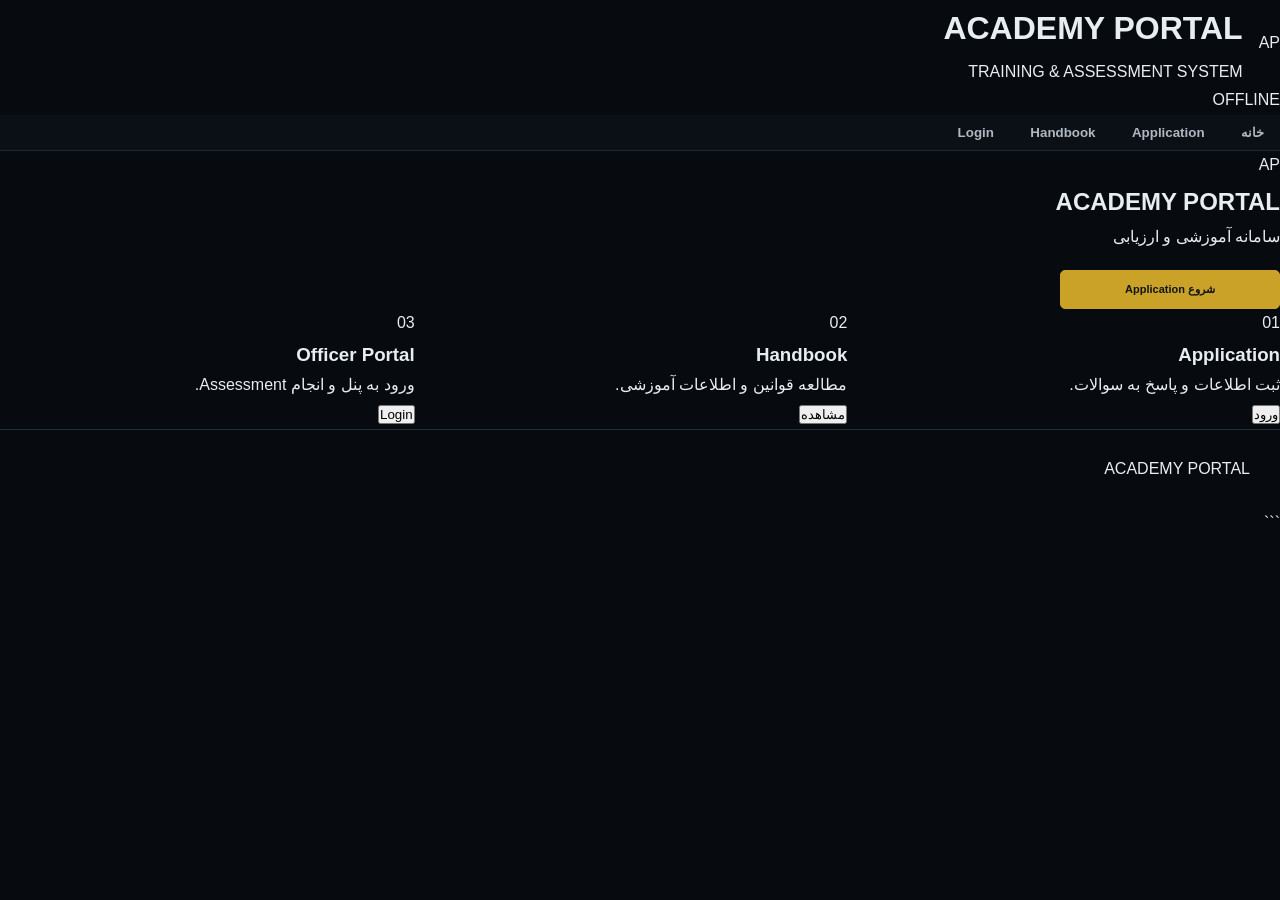
==== commit 7faa0a90: "Update index.html" ====
--- a/index.html
+++ b/index.html
@@ -2,2856 +2,771 @@
 <html lang="fa" dir="rtl">
 
 <head>
-
     <meta charset="UTF-8">
-
-    <meta
-        name="viewport"
-        content="width=device-width, initial-scale=1.0">
-
-    <meta
-        name="description"
-        content="LSPD Firearms Academy">
-
-    <title>LSPD | Firearms Academy</title>
-
-    <link
-        rel="stylesheet"
-        href="./style.css">
-
-    <!-- جلوگیری از گرفتن کلیک توسط Background -->
-    <style>
-
-        .background-grid,
-        .background-glow,
-        .glow-one,
-        .glow-two {
-            pointer-events: none !important;
-        }
-
-        button,
-        a,
-        input,
-        textarea,
-        select,
-        label {
-            position: relative;
-            z-index: 10;
-        }
-
-        .page-section {
-            position: relative;
-            z-index: 5;
-        }
-
-        .main-header,
-        .navigation,
-        .main-container,
-        footer {
-            position: relative;
-            z-index: 20;
-        }
-
-    </style>
-
+    <meta name="viewport" content="width=device-width, initial-scale=1.0">
+
+    <title>Academy Portal</title>
+
+    <link rel="stylesheet" href="./style.css">
 </head>
 
-
 <body>
 
-
-<!-- =====================================================
-     BACKGROUND
-===================================================== -->
-
-<div
-    class="background-grid"
-    aria-hidden="true">
-</div>
-
-<div
-    class="background-glow glow-one"
-    aria-hidden="true">
-</div>
-
-<div
-    class="background-glow glow-two"
-    aria-hidden="true">
-</div>
-
-
-
-<!-- =====================================================
-     HEADER
-===================================================== -->
-
-<header class="main-header">
-
-    <div class="header-inner">
-
-        <div class="brand">
-
-            <div class="badge-logo">
-
-                <span>LSPD</span>
-
-                <small>★</small>
-
-            </div>
-
-
-            <div class="brand-text">
-
-                <h1>
-                    LOS SANTOS
-                    <span>POLICE DEPARTMENT</span>
-                </h1>
-
-                <p>
-                    FIREARMS ACADEMY
-                </p>
-
-            </div>
-
-        </div>
-
-
-        <div class="header-status">
-
-            <span class="status-dot"></span>
-
-            <span>
-                ACADEMY SYSTEM
-            </span>
-
-        </div>
-
+<header class="topbar">
+
+    <div class="brand">
+        <div class="logo">AP</div>
+
+        <div>
+            <h1>ACADEMY PORTAL</h1>
+            <p>TRAINING & ASSESSMENT SYSTEM</p>
+        </div>
+    </div>
+
+    <div id="status" class="status">
+        OFFLINE
     </div>
 
 </header>
 
 
-
-<!-- =====================================================
-     NAVIGATION
-===================================================== -->
-
 <nav class="navigation">
 
-    <div class="nav-inner">
+    <button type="button" data-page="home">
+        خانه
+    </button>
+
+    <button type="button" data-page="application">
+        Application
+    </button>
+
+    <button type="button" data-page="handbook">
+        Handbook
+    </button>
+
+    <button type="button" data-page="login">
+        Login
+    </button>
+
+</nav>
+
+
+<main>
+
+
+<!-- HOME -->
+
+<section id="home" class="page-section active">
+
+    <div class="hero">
+
+        <div class="hero-logo">
+            AP
+        </div>
+
+        <h2>ACADEMY PORTAL</h2>
+
+        <p>
+            سامانه آموزشی و ارزیابی
+        </p>
 
         <button
             type="button"
-            data-page="home">
-
-            <span>⌂</span>
-
-            خانه
+            class="primary-button"
+            data-page="application">
+
+            شروع Application
 
         </button>
+
+    </div>
+
+
+    <div class="cards">
+
+        <div class="card">
+
+            <span>01</span>
+
+            <h3>Application</h3>
+
+            <p>
+                ثبت اطلاعات و پاسخ به سوالات.
+            </p>
+
+            <button
+                type="button"
+                data-page="application">
+
+                ورود
+
+            </button>
+
+        </div>
+
+
+        <div class="card">
+
+            <span>02</span>
+
+            <h3>Handbook</h3>
+
+            <p>
+                مطالعه قوانین و اطلاعات آموزشی.
+            </p>
+
+            <button
+                type="button"
+                data-page="handbook">
+
+                مشاهده
+
+            </button>
+
+        </div>
+
+
+        <div class="card">
+
+            <span>03</span>
+
+            <h3>Officer Portal</h3>
+
+            <p>
+                ورود به پنل و انجام Assessment.
+            </p>
+
+            <button
+                type="button"
+                data-page="login">
+
+                Login
+
+            </button>
+
+        </div>
+
+    </div>
+
+</section>
+
+
+
+<!-- APPLICATION -->
+
+<section id="application" class="page-section">
+
+    <div class="page-header">
+
+        <h2>APPLICATION</h2>
+
+        <p>
+            فرم زیر را تکمیل کنید.
+        </p>
+
+    </div>
+
+
+    <div class="panel">
+
+        <label>
+            نام
+
+            <input
+                id="appName"
+                type="text"
+                placeholder="نام و نام خانوادگی">
+        </label>
+
+
+        <label>
+            توضیحات
+
+            <textarea
+                id="appMessage"
+                placeholder="توضیحات خود را وارد کنید"></textarea>
+        </label>
 
 
         <button
             type="button"
-            data-page="civilian">
-
-            <span>♙</span>
-
-            Civilian
+            id="applicationSubmit"
+            class="primary-button">
+
+            ثبت Application
 
         </button>
 
+
+        <div
+            id="applicationResult"
+            class="result">
+        </div>
+
+    </div>
+
+</section>
+
+
+
+<!-- HANDBOOK -->
+
+<section id="handbook" class="page-section">
+
+    <div class="page-header">
+
+        <h2>HANDBOOK</h2>
+
+        <p>
+            برای مشاهده هر بخش روی عنوان آن کلیک کنید.
+        </p>
+
+    </div>
+
+
+    <div class="handbook">
+
+
+        <article class="handbook-card">
+
+            <button
+                type="button"
+                class="handbook-title">
+
+                <span>01 — قوانین عمومی</span>
+                <b>+</b>
+
+            </button>
+
+            <div class="handbook-content">
+
+                <p>
+                    رعایت قوانین، مسئولیت‌پذیری،
+                    رفتار حرفه‌ای و احترام از اصول اصلی
+                    Academy هستند.
+                </p>
+
+                <ul>
+                    <li>Professionalism</li>
+                    <li>Respect</li>
+                    <li>Discipline</li>
+                    <li>Accountability</li>
+                </ul>
+
+            </div>
+
+        </article>
+
+
+        <article class="handbook-card">
+
+            <button
+                type="button"
+                class="handbook-title">
+
+                <span>02 — Training</span>
+                <b>+</b>
+
+            </button>
+
+            <div class="handbook-content">
+
+                <p>
+                    شرکت‌کنندگان باید Trainingهای تعیین‌شده
+                    را کامل کرده و قوانین آموزشی را رعایت کنند.
+                </p>
+
+                <ul>
+                    <li>Study</li>
+                    <li>Training</li>
+                    <li>Assessment</li>
+                    <li>Certification</li>
+                </ul>
+
+            </div>
+
+        </article>
+
+
+        <article class="handbook-card">
+
+            <button
+                type="button"
+                class="handbook-title">
+
+                <span>03 — Responsibilities</span>
+                <b>+</b>
+
+            </button>
+
+            <div class="handbook-content">
+
+                <p>
+                    هر عضو مسئول تصمیمات و عملکرد خودش است.
+                </p>
+
+                <ul>
+                    <li>Follow Rules</li>
+                    <li>Follow Instructions</li>
+                    <li>Report Important Issues</li>
+                    <li>Maintain Professionalism</li>
+                </ul>
+
+            </div>
+
+        </article>
+
+
+        <article class="handbook-card">
+
+            <button
+                type="button"
+                class="handbook-title">
+
+                <span>04 — Assessment</span>
+                <b>+</b>
+
+            </button>
+
+            <div class="handbook-content">
+
+                <p>
+                    Assessment برای بررسی میزان آشنایی
+                    با مطالب آموزشی استفاده می‌شود.
+                </p>
+
+                <div class="notice">
+                    PASSING SCORE: 80%
+                </div>
+
+            </div>
+
+        </article>
+
+
+    </div>
+
+</section>
+
+
+
+<!-- LOGIN -->
+
+<section id="login" class="page-section">
+
+    <div class="login-wrapper">
+
+        <div class="login-card">
+
+            <div class="login-logo">
+                AP
+            </div>
+
+            <h2>
+                OFFICER LOGIN
+            </h2>
+
+            <p>
+                ورود به Dashboard
+            </p>
+
+
+            <form id="loginForm">
+
+                <label>
+                    Email
+
+                    <input
+                        id="officerEmail"
+                        type="email"
+                        autocomplete="username"
+                        required>
+                </label>
+
+
+                <label>
+                    Password
+
+                    <input
+                        id="officerPassword"
+                        type="password"
+                        autocomplete="current-password"
+                        required>
+                </label>
+
+
+                <button
+                    type="submit"
+                    class="primary-button">
+
+                    LOGIN
+
+                </button>
+
+            </form>
+
+
+            <div
+                id="loginResult"
+                class="result">
+            </div>
+
+
+            <div class="demo-info">
+
+                Demo Account
+
+                <br>
+
+                officer@example.local
+
+                <br>
+
+                Academy123
+
+            </div>
+
+        </div>
+
+    </div>
+
+</section>
+
+
+
+<!-- DASHBOARD -->
+
+<section
+    id="dashboard"
+    class="page-section">
+
+    <div class="page-header">
+
+        <h2>
+            OFFICER DASHBOARD
+        </h2>
+
+        <p>
+            خوش آمدید
+            <strong id="loggedEmail">
+                -
+            </strong>
+        </p>
+
+    </div>
+
+
+    <div class="dashboard-grid">
 
         <button
             type="button"
             data-page="handbook">
 
-            <span>▤</span>
-
-            Handbook
+            <strong>
+                HANDBOOK
+            </strong>
+
+            <span>
+                مشاهده مطالب آموزشی
+            </span>
 
         </button>
 
 
         <button
             type="button"
-            data-page="login">
-
-            <span>◉</span>
-
-            Officer Login
+            data-page="test">
+
+            <strong>
+                ASSESSMENT
+            </strong>
+
+            <span>
+                شروع آزمون
+            </span>
 
         </button>
 
 
-        <div class="nav-line"></div>
+        <button
+            type="button"
+            id="logoutButton">
+
+            <strong>
+                LOGOUT
+            </strong>
+
+            <span>
+                خروج از حساب
+            </span>
+
+        </button>
+
+    </div>
+
+</section>
+
+
+
+<!-- TEST -->
+
+<section
+    id="test"
+    class="page-section">
+
+    <div class="page-header">
+
+        <h2>
+            ACADEMY ASSESSMENT
+        </h2>
+
+        <p>
+            تمام سوالات را پاسخ دهید.
+        </p>
+
+    </div>
+
+
+    <div class="test-panel">
+
+
+        <div class="question">
+
+            <p>
+                01. مهم‌ترین اصل یک سیستم آموزشی چیست؟
+            </p>
+
+            <label>
+                <input
+                    type="radio"
+                    name="q1"
+                    value="A">
+
+                سرعت
+
+            </label>
+
+            <label>
+                <input
+                    type="radio"
+                    name="q1"
+                    value="B">
+
+                مسئولیت‌پذیری
+
+            </label>
+
+            <label>
+                <input
+                    type="radio"
+                    name="q1"
+                    value="C">
+
+                بی‌توجهی
+
+            </label>
+
+        </div>
+
+
+        <div class="question">
+
+            <p>
+                02. رعایت قوانین چه اهمیتی دارد؟
+            </p>
+
+            <label>
+                <input
+                    type="radio"
+                    name="q2"
+                    value="A">
+
+                اهمیت ندارد
+
+            </label>
+
+            <label>
+                <input
+                    type="radio"
+                    name="q2"
+                    value="B">
+
+                برای عملکرد صحیح ضروری است
+
+            </label>
+
+            <label>
+                <input
+                    type="radio"
+                    name="q2"
+                    value="C">
+
+                فقط گاهی مهم است
+
+            </label>
+
+        </div>
+
+
+        <div class="question">
+
+            <p>
+                03. Professionalism به چه معناست؟
+            </p>
+
+            <label>
+                <input
+                    type="radio"
+                    name="q3"
+                    value="A">
+
+                رفتار حرفه‌ای و مسئولانه
+
+            </label>
+
+            <label>
+                <input
+                    type="radio"
+                    name="q3"
+                    value="B">
+
+                نادیده گرفتن قوانین
+
+            </label>
+
+            <label>
+                <input
+                    type="radio"
+                    name="q3"
+                    value="C">
+
+                بی‌نظمی
+
+            </label>
+
+        </div>
+
+
+        <div class="question">
+
+            <p>
+                04. حداقل نمره قبولی چند درصد است؟
+            </p>
+
+            <label>
+                <input
+                    type="radio"
+                    name="q4"
+                    value="A">
+
+                50%
+
+            </label>
+
+            <label>
+                <input
+                    type="radio"
+                    name="q4"
+                    value="B">
+
+                70%
+
+            </label>
+
+            <label>
+                <input
+                    type="radio"
+                    name="q4"
+                    value="C">
+
+                80%
+
+            </label>
+
+        </div>
+
+
+        <div class="question">
+
+            <p>
+                05. Accountability یعنی چه؟
+            </p>
+
+            <label>
+                <input
+                    type="radio"
+                    name="q5"
+                    value="A">
+
+                فرار از مسئولیت
+
+            </label>
+
+            <label>
+                <input
+                    type="radio"
+                    name="q5"
+                    value="B">
+
+                پذیرش مسئولیت
+
+            </label>
+
+            <label>
+                <input
+                    type="radio"
+                    name="q5"
+                    value="C">
+
+                انتقال مسئولیت
+
+            </label>
+
+        </div>
+
+
+        <button
+            type="button"
+            id="testSubmit"
+            class="primary-button">
+
+            SUBMIT TEST
+
+        </button>
+
+
+        <button
+            type="button"
+            data-page="dashboard"
+            class="secondary-button">
+
+            BACK TO DASHBOARD
+
+        </button>
 
 
         <div
-            id="navOfficerStatus"
-            class="nav-officer-status">
-
-            OFFLINE
-
-        </div>
-
-    </div>
-
-</nav>
-
-
-
-<!-- =====================================================
-     MAIN
-===================================================== -->
-
-<main class="main-container">
-
-
-<!-- =====================================================
-     HOME
-===================================================== -->
-
-<section
-    id="home"
-    class="page-section active">
-
-
-    <div class="hero-panel">
-
-        <div class="hero-top-line">
-
-            <span>
-                LOS SANTOS POLICE DEPARTMENT
-            </span>
-
-            <span>
-                EST. 2026
-            </span>
-
-        </div>
-
-
-        <div class="hero-content">
-
-
-            <div class="hero-badge">
-
-                <span>
-                    LSPD
-                </span>
-
-                <small>
-                    FIREARMS
-                </small>
-
-            </div>
-
-
-            <div class="hero-text">
-
-                <div class="eyebrow">
-                    OFFICIAL ACADEMY PORTAL
-                </div>
-
-
-                <h2>
-
-                    FIREARMS
-
-                    <strong>
-                        ACADEMY
-                    </strong>
-
-                </h2>
-
-
-                <p>
-                    سامانه آموزشی و ارزیابی Firearms Division
-                </p>
-
-
-                <div class="hero-values">
-
-                    <span>
-                        SAFETY
-                    </span>
-
-                    <i>•</i>
-
-                    <span>
-                        DISCIPLINE
-                    </span>
-
-                    <i>•</i>
-
-                    <span>
-                        ACCOUNTABILITY
-                    </span>
-
-                </div>
-
-            </div>
-
-        </div>
-
-
-        <div class="hero-bottom-line">
-
-            <span>PROFESSIONALISM</span>
-
-            <span>•</span>
-
-            <span>SAFETY</span>
-
-            <span>•</span>
-
-            <span>ACCOUNTABILITY</span>
-
-        </div>
-
-    </div>
-
-
-
-    <div class="section-title">
-
-        <span>
-            ACADEMY SERVICES
-        </span>
-
-        <div></div>
-
-    </div>
-
-
-
-    <div class="cards">
-
-
-        <article class="menu-card">
-
-            <div class="card-number">
-                01
-            </div>
-
-            <div class="card-icon">
-                ♙
-            </div>
-
-            <h3>
-                CIVILIAN APPLICATION
-            </h3>
-
-            <p>
-                ثبت درخواست، مشخصات متقاضی و پاسخ به
-                سوالات ارزیابی Civilian.
-            </p>
-
-            <button
-                type="button"
-                data-page="civilian">
-
-                OPEN APPLICATION
-
-                <span>→</span>
-
-            </button>
-
-        </article>
-
-
-
-        <article class="menu-card featured-card">
-
-            <div class="card-number">
-                02
-            </div>
-
-            <div class="card-icon">
-                ▤
-            </div>
-
-            <h3>
-                FIREARMS HANDBOOK
-            </h3>
-
-            <p>
-                مطالعه قوانین، Authorization، Training،
-                Safety و استانداردهای Firearms Division.
-            </p>
-
-            <button
-                type="button"
-                data-page="handbook">
-
-                OPEN HANDBOOK
-
-                <span>→</span>
-
-            </button>
-
-        </article>
-
-
-
-        <article class="menu-card">
-
-            <div class="card-number">
-                03
-            </div>
-
-            <div class="card-icon">
-                ◉
-            </div>
-
-            <h3>
-                OFFICER PORTAL
-            </h3>
-
-            <p>
-                ورود Officer، مشاهده Portal و انجام
-                Academy Assessment.
-            </p>
-
-            <button
-                type="button"
-                data-page="login">
-
-                OFFICER LOGIN
-
-                <span>→</span>
-
-            </button>
-
-        </article>
-
-
-    </div>
-
-
-
-    <div class="quick-info">
-
-        <div>
-            <strong>20+</strong>
-            <span>Handbook Sections</span>
-        </div>
-
-        <div>
-            <strong>20</strong>
-            <span>Officer Questions</span>
-        </div>
-
-        <div>
-            <strong>80%</strong>
-            <span>Passing Score</span>
-        </div>
-
-        <div>
-            <strong>24/7</strong>
-            <span>Academy Portal</span>
-        </div>
-
-    </div>
-
+            id="testResult"
+            class="result">
+        </div>
+
+    </div>
 
 </section>
 
 
-
-<!-- =====================================================
-     CIVILIAN
-===================================================== -->
-
-<section
-    id="civilian"
-    class="page-section">
-
-
-    <div class="page-heading">
-
-        <div>
-
-            <span class="heading-label">
-                APPLICATION / 01
-            </span>
-
-            <h2>
-                CIVILIAN APPLICATION
-            </h2>
-
-            <p>
-                فرم درخواست و ارزیابی متقاضی
-            </p>
-
-        </div>
-
-
-        <div class="heading-badge">
-            CIVILIAN
-        </div>
-
-    </div>
-
-
-
-    <div class="form-panel">
-
-
-        <div class="form-section-title">
-            APPLICANT INFORMATION
-        </div>
-
-
-        <div class="form-grid">
-
-
-            <label>
-
-                <span>
-                    نام متقاضی
-                </span>
-
-                <input
-                    type="text"
-                    id="civilianName"
-                    placeholder="نام و نام خانوادگی">
-
-            </label>
-
-
-            <label>
-
-                <span>
-                    Examiner
-                </span>
-
-                <input
-                    type="text"
-                    id="civilianExaminer"
-                    placeholder="نام Examiner">
-
-            </label>
-
-
-            <label>
-
-                <span>
-                    تاریخ
-                </span>
-
-                <input
-                    type="date"
-                    id="civilianDate">
-
-            </label>
-
-
-            <label>
-
-                <span>
-                    وضعیت درخواست
-                </span>
-
-                <input
-                    type="text"
-                    value="PENDING"
-                    readonly>
-
-            </label>
-
-        </div>
-
-
-        <div class="form-divider"></div>
-
-
-        <div class="form-section-title">
-            CIVILIAN EVALUATION
-        </div>
-
-
-        <div
-            id="civilianQuestions"
-            class="civilian-questions">
-
-
-            <div class="open-question">
-
-                <div class="question-number">
-                    01
-                </div>
-
-                <div class="question-body">
-
-                    <p>
-                        دلیل شما برای درخواست Permit چیست؟
-                    </p>
-
-                    <textarea
-                        placeholder="پاسخ متقاضی..."></textarea>
-
-                </div>
-
-            </div>
-
-
-            <div class="open-question">
-
-                <div class="question-number">
-                    02
-                </div>
-
-                <div class="question-body">
-
-                    <p>
-                        مسئولیت‌های یک دارنده Permit را چگونه تعریف می‌کنید؟
-                    </p>
-
-                    <textarea
-                        placeholder="پاسخ متقاضی..."></textarea>
-
-                </div>
-
-            </div>
-
-
-            <div class="open-question">
-
-                <div class="question-number">
-                    03
-                </div>
-
-                <div class="question-body">
-
-                    <p>
-                        اگر شرایط دریافت Permit را دیگر نداشته باشید چه اقدامی می‌کنید؟
-                    </p>
-
-                    <textarea
-                        placeholder="پاسخ متقاضی..."></textarea>
-
-                </div>
-
-            </div>
-
-
-            <div class="open-question">
-
-                <div class="question-number">
-                    04
-                </div>
-
-                <div class="question-body">
-
-                    <p>
-                        اگر Permit شما تعلیق شود، چه واکنشی نشان می‌دهید؟
-                    </p>
-
-                    <textarea
-                        placeholder="پاسخ متقاضی..."></textarea>
-
-                </div>
-
-            </div>
-
-
-            <div class="open-question">
-
-                <div class="question-number">
-                    05
-                </div>
-
-                <div class="question-body">
-
-                    <p>
-                        چه شرایطی می‌تواند یک موقعیت عادی را به یک موقعیت خطرناک تبدیل کند؟
-                    </p>
-
-                    <textarea
-                        placeholder="پاسخ متقاضی..."></textarea>
-
-                </div>
-
-            </div>
-
-
-            <div class="open-question">
-
-                <div class="question-number">
-                    06
-                </div>
-
-                <div class="question-body">
-
-                    <p>
-                        برای جلوگیری از تشدید یک موقعیت تنش‌زا چه تصمیمی می‌گیرید؟
-                    </p>
-
-                    <textarea
-                        placeholder="پاسخ متقاضی..."></textarea>
-
-                </div>
-
-            </div>
-
-
-            <div class="open-question">
-
-                <div class="question-number">
-                    07
-                </div>
-
-                <div class="question-body">
-
-                    <p>
-                        اگر فرد مقابل عصبانی باشد چگونه شرایط را آرام می‌کنید؟
-                    </p>
-
-                    <textarea
-                        placeholder="پاسخ متقاضی..."></textarea>
-
-                </div>
-
-            </div>
-
-
-            <div class="open-question">
-
-                <div class="question-number">
-                    08
-                </div>
-
-                <div class="question-body">
-
-                    <p>
-                        اگر شخص دیگری از شما بخواهد Permit شما را در اختیارش قرار دهید چه می‌کنید؟
-                    </p>
-
-                    <textarea
-                        placeholder="پاسخ متقاضی..."></textarea>
-
-                </div>
-
-            </div>
-
-
-            <div class="open-question">
-
-                <div class="question-number">
-                    09
-                </div>
-
-                <div class="question-body">
-
-                    <p>
-                        اگر شاهد رفتار غیرقانونی مرتبط با Permit باشید چه اقدامی انجام می‌دهید؟
-                    </p>
-
-                    <textarea
-                        placeholder="پاسخ متقاضی..."></textarea>
-
-                </div>
-
-            </div>
-
-
-            <div class="open-question">
-
-                <div class="question-number">
-                    10
-                </div>
-
-                <div class="question-body">
-
-                    <p>
-                        اگر دوست یا عضو خانواده بخواهد از Permit شما استفاده کند چه پاسخی می‌دهید؟
-                    </p>
-
-                    <textarea
-                        placeholder="پاسخ متقاضی..."></textarea>
-
-                </div>
-
-            </div>
-
-
-            <div class="open-question">
-
-                <div class="question-number">
-                    11
-                </div>
-
-                <div class="question-body">
-
-                    <p>
-                        اگر درباره اعتبار Permit خود مطمئن نباشید از چه کسی سؤال می‌کنید؟
-                    </p>
-
-                    <textarea
-                        placeholder="پاسخ متقاضی..."></textarea>
-
-                </div>
-
-            </div>
-
-
-            <div class="open-question">
-
-                <div class="question-number">
-                    12
-                </div>
-
-                <div class="question-body">
-
-                    <p>
-                        اگر در یک مکان عمومی شرایط خطرناک شود اولویت شما چیست؟
-                    </p>
-
-                    <textarea
-                        placeholder="پاسخ متقاضی..."></textarea>
-
-                </div>
-
-            </div>
-
-
-            <div class="open-question">
-
-                <div class="question-number">
-                    13
-                </div>
-
-                <div class="question-body">
-
-                    <p>
-                        تفاوت بین داشتن Permit و داشتن اختیار نامحدود چیست؟
-                    </p>
-
-                    <textarea
-                        placeholder="پاسخ متقاضی..."></textarea>
-
-                </div>
-
-            </div>
-
-
-            <div class="open-question">
-
-                <div class="question-number">
-                    14
-                </div>
-
-                <div class="question-body">
-
-                    <p>
-                        چرا دارنده Permit باید مسئولیت‌پذیر باشد؟
-                    </p>
-
-                    <textarea
-                        placeholder="پاسخ متقاضی..."></textarea>
-
-                </div>
-
-            </div>
-
-
-            <div class="open-question">
-
-                <div class="question-number">
-                    15
-                </div>
-
-                <div class="question-body">
-
-                    <p>
-                        اگر شخص دیگری عمداً سعی کند شما را وارد درگیری کند چه رویکردی دارید؟
-                    </p>
-
-                    <textarea
-                        placeholder="پاسخ متقاضی..."></textarea>
-
-                </div>
-
-            </div>
-
-
-            <div class="open-question">
-
-                <div class="question-number">
-                    16
-                </div>
-
-                <div class="question-body">
-
-                    <p>
-                        اگر متوجه شوید تصمیمی که گرفته‌اید اشتباه بوده چه کاری انجام می‌دهید؟
-                    </p>
-
-                    <textarea
-                        placeholder="پاسخ متقاضی..."></textarea>
-
-                </div>
-
-            </div>
-
-
-            <div class="open-question">
-
-                <div class="question-number">
-                    17
-                </div>
-
-                <div class="question-body">
-
-                    <p>
-                        آیا داشتن Permit به معنی استفاده از آن در هر شرایطی است؟ چرا؟
-                    </p>
-
-                    <textarea
-                        placeholder="پاسخ متقاضی..."></textarea>
-
-                </div>
-
-            </div>
-
-
-            <div class="open-question">
-
-                <div class="question-number">
-                    18
-                </div>
-
-                <div class="question-body">
-
-                    <p>
-                        چه چیزی باعث می‌شود LSPD به یک دارنده Permit اعتماد کند؟
-                    </p>
-
-                    <textarea
-                        placeholder="پاسخ متقاضی..."></textarea>
-
-                </div>
-
-            </div>
-
-
-            <div class="open-question">
-
-                <div class="question-number">
-                    19
-                </div>
-
-                <div class="question-body">
-
-                    <p>
-                        آیا حاضرید در صورت نقض قوانین، Permit شما بررسی یا تعلیق شود؟
-                    </p>
-
-                    <textarea
-                        placeholder="پاسخ متقاضی..."></textarea>
-
-                </div>
-
-            </div>
-
-
-            <div class="open-question">
-
-                <div class="question-number">
-                    20
-                </div>
-
-                <div class="question-body">
-
-                    <p>
-                        از نظر شما مهم‌ترین اصل برای یک دارنده Permit چیست؟
-                    </p>
-
-                    <textarea
-                        placeholder="پاسخ متقاضی..."></textarea>
-
-                </div>
-
-            </div>
-
-
-        </div>
-
-
-
-        <div class="form-actions">
-
-            <button
-                type="button"
-                class="primary-button"
-                id="civilianSubmit">
-
-                SUBMIT APPLICATION
-
-                <span>→</span>
-
-            </button>
-
-
-            <button
-                type="button"
-                class="secondary-button"
-                data-page="home">
-
-                بازگشت
-
-            </button>
-
-        </div>
-
-
-        <div
-            id="civilianResult"
-            class="result-box">
-        </div>
-
-    </div>
-
-</section>
-
-
-
-<!-- =====================================================
-     HANDBOOK
-===================================================== -->
-
-<section
-    id="handbook"
-    class="page-section">
-
-
-    <div class="page-heading">
-
-        <div>
-
-            <span class="heading-label">
-                REFERENCE / 02
-            </span>
-
-            <h2>
-                FIREARMS HANDBOOK
-            </h2>
-
-            <p>
-                قوانین و استانداردهای LSPD Firearms Academy
-            </p>
-
-        </div>
-
-
-        <div class="heading-badge">
-            HANDBOOK
-        </div>
-
-    </div>
-
-
-
-    <div class="handbook-intro">
-
-        <strong>
-            NOTICE
-        </strong>
-
-        <p>
-            برای مطالعه هر بخش روی عنوان آن کلیک کنید.
-            اطلاعات این Handbook برای محیط Roleplay طراحی شده است.
-        </p>
-
-    </div>
-
-
-
-    <div class="handbook-container">
-
-
-        <!-- 01 -->
-
-        <article class="handbook-card">
-
-            <h3>
-                <span>01</span>
-                PURPOSE & MISSION
-                <b>+</b>
-            </h3>
-
-            <div class="handbook-content">
-
-                <p>
-                    Firearms Academy با هدف ایجاد استاندارد
-                    مشخص برای آموزش، مسئولیت‌پذیری،
-                    Professionalism و Safety در Firearms Division ایجاد شده است.
-                </p>
-
-                <p>
-                    هر Officer باید قبل از دریافت Authorization
-                    مربوطه، قوانین Handbook و Trainingهای لازم را مطالعه کند.
-                </p>
-
-                <div class="info-box">
-                    Professionalism • Safety • Accountability
-                </div>
-
-            </div>
-
-        </article>
-
-
-
-        <!-- 02 -->
-
-        <article class="handbook-card">
-
-            <h3>
-                <span>02</span>
-                CHAIN OF COMMAND
-                <b>+</b>
-            </h3>
-
-            <div class="handbook-content">
-
-                <p>
-                    Chain of Command مسیر رسمی انتقال دستور،
-                    گزارش مشکل و رسیدگی به مسائل داخلی Department است.
-                </p>
-
-                <ol>
-
-                    <li>Head of Department</li>
-                    <li>Deputy / Assistant</li>
-                    <li>Firearms Instructor</li>
-                    <li>Senior Officer</li>
-                    <li>Officer</li>
-
-                </ol>
-
-                <p>
-                    Officer باید برای مسائل داخلی از مسیر مناسب
-                    Chain of Command استفاده کند.
-                </p>
-
-            </div>
-
-        </article>
-
-
-
-        <!-- 03 -->
-
-        <article class="handbook-card">
-
-            <h3>
-                <span>03</span>
-                OFFICER RESPONSIBILITIES
-                <b>+</b>
-            </h3>
-
-            <div class="handbook-content">
-
-                <ul>
-
-                    <li>رعایت Server Rules</li>
-                    <li>رعایت Department Rules</li>
-                    <li>رعایت Firearms Policy</li>
-                    <li>رعایت Chain of Command</li>
-                    <li>رعایت Training Requirements</li>
-                    <li>حفظ Professionalism</li>
-                    <li>گزارش Incidentهای مهم</li>
-                    <li>نگهداری صحیح Equipment</li>
-                    <li>پذیرش Accountability</li>
-
-                </ul>
-
-            </div>
-
-        </article>
-
-
-
-        <!-- 04 -->
-
-        <article class="handbook-card">
-
-            <h3>
-                <span>04</span>
-                CODE OF CONDUCT
-                <b>+</b>
-            </h3>
-
-            <div class="handbook-content">
-
-                <p>
-                    Officer باید در تمام فعالیت‌های Department
-                    رفتاری حرفه‌ای، محترمانه و مسئولانه داشته باشد.
-                </p>
-
-                <div class="standard-grid">
-
-                    <div>PROFESSIONALISM</div>
-                    <div>RESPECT</div>
-                    <div>DISCIPLINE</div>
-                    <div>INTEGRITY</div>
-                    <div>TEAMWORK</div>
-                    <div>ACCOUNTABILITY</div>
-
-                </div>
-
-            </div>
-
-        </article>
-
-
-
-        <!-- 05 -->
-
-        <article class="handbook-card">
-
-            <h3>
-                <span>05</span>
-                WEAPON AUTHORIZATION
-                <b>+</b>
-            </h3>
-
-            <div class="handbook-content">
-
-                <p>
-                    دسترسی به Equipment بر اساس Rank،
-                    Training و Authorization تعیین می‌شود.
-                </p>
-
-                <h4>LEVEL 0 — NO AUTHORIZATION</h4>
-
-                <p>
-                    Officer فاقد Authorization مربوطه است.
-                </p>
-
-                <h4>LEVEL 1 — BASIC EQUIPMENT</h4>
-
-                <p>
-                    تجهیزات پایه مورد نیاز برای وظایف معمول.
-                </p>
-
-                <h4>LEVEL 2 — PATROL AUTHORIZATION</h4>
-
-                <p>
-                    دسترسی مربوط به فعالیت‌های Patrol،
-                    مشروط به Training و Authorization لازم.
-                </p>
-
-                <h4>LEVEL 3 — SPECIAL AUTHORIZATION</h4>
-
-                <p>
-                    تجهیزات یا قابلیت‌های نیازمند Training ویژه.
-                </p>
-
-                <h4>LEVEL 4 — RESTRICTED</h4>
-
-                <p>
-                    تجهیزات محدود که فقط با Authorization
-                    مشخص قابل استفاده هستند.
-                </p>
-
-                <div class="warning-box">
-
-                    Rank به‌تنهایی به معنی دسترسی کامل نیست.
-
-                    <br><br>
-
-                    <strong>
-                        RANK + TRAINING + AUTHORIZATION
-                    </strong>
-
-                </div>
-
-            </div>
-
-        </article>
-
-
-
-        <!-- 06 -->
-
-        <article class="handbook-card">
-
-            <h3>
-                <span>06</span>
-                EQUIPMENT POLICY
-                <b>+</b>
-            </h3>
-
-            <div class="handbook-content">
-
-                <h4>
-                    Basic Equipment
-                </h4>
-
-                <ul>
-
-                    <li>Radio</li>
-                    <li>Standard Duty Equipment</li>
-                    <li>Communication Equipment</li>
-                    <li>Identification Equipment</li>
-
-                </ul>
-
-                <h4>
-                    قوانین Equipment
-                </h4>
-
-                <ul>
-
-                    <li>Equipment باید مطابق Authorization باشد.</li>
-                    <li>استفاده غیرضروری مجاز نیست.</li>
-                    <li>انتقال به فرد غیرمجاز ممنوع است.</li>
-                    <li>خرابی یا Missing شدن باید گزارش شود.</li>
-                    <li>Officer مسئول Equipment تحویلی است.</li>
-
-                </ul>
-
-            </div>
-
-        </article>
-
-
-
-        <!-- 07 -->
-
-        <article class="handbook-card">
-
-            <h3>
-                <span>07</span>
-                FIREARMS SAFETY
-                <b>+</b>
-            </h3>
-
-            <div class="handbook-content">
-
-                <p>
-                    Safety یکی از مهم‌ترین اصول Firearms Division است.
-                </p>
-
-                <ul>
-
-                    <li>Equipment باید تحت کنترل Officer باشد.</li>
-                    <li>استفاده باید مطابق Server Rules باشد.</li>
-                    <li>از استفاده نمایشی خودداری شود.</li>
-                    <li>شرایط موقعیت باید ارزیابی شود.</li>
-                    <li>مشکلات Equipment باید گزارش شوند.</li>
-                    <li>Training مربوطه باید تکمیل شده باشد.</li>
-
-                </ul>
-
-                <div class="success-box">
-                    SAFETY FIRST
-                </div>
-
-            </div>
-
-        </article>
-
-
-
-        <!-- 08 -->
-
-        <article class="handbook-card">
-
-            <h3>
-                <span>08</span>
-                ESCALATION & DE-ESCALATION
-                <b>+</b>
-            </h3>
-
-            <div class="handbook-content">
-
-                <p>
-                    Officer باید شرایط را ارزیابی کرده و تا حد امکان
-                    از روش مناسب برای کاهش تنش استفاده کند.
-                </p>
-
-                <div class="flow-box">
-
-                    <span>COMMUNICATION</span>
-
-                    <i>→</i>
-
-                    <span>DE-ESCALATION</span>
-
-                    <i>→</i>
-
-                    <span>CONTROL</span>
-
-                    <i>→</i>
-
-                    <span>APPROPRIATE RESPONSE</span>
-
-                </div>
-
-                <p>
-                    پاسخ باید متناسب با شرایط Roleplay و قوانین Server باشد.
-                </p>
-
-            </div>
-
-        </article>
-
-
-
-        <!-- 09 -->
-
-        <article class="handbook-card">
-
-            <h3>
-                <span>09</span>
-                APPROPRIATE RESPONSE
-                <b>+</b>
-            </h3>
-
-            <div class="handbook-content">
-
-                <ul>
-
-                    <li>شرایط را ارزیابی کنید.</li>
-                    <li>Communication را در اولویت قرار دهید.</li>
-                    <li>از Escalation غیرضروری خودداری کنید.</li>
-                    <li>پاسخ باید متناسب با شرایط باشد.</li>
-                    <li>تصمیمات مهم باید قابل توضیح باشند.</li>
-
-                </ul>
-
-                <div class="warning-box">
-                    WEAPON ≠ FIRST OPTION
-                </div>
-
-            </div>
-
-        </article>
-
-
-
-        <!-- 10 -->
-
-        <article class="handbook-card">
-
-            <h3>
-                <span>10</span>
-                PATROL PROCEDURES
-                <b>+</b>
-            </h3>
-
-            <div class="handbook-content">
-
-                <h4>
-                    Before Patrol
-                </h4>
-
-                <ul>
-
-                    <li>بررسی Equipment</li>
-                    <li>بررسی Radio</li>
-                    <li>بررسی Authorization</li>
-                    <li>آمادگی برای Incident Reporting</li>
-
-                </ul>
-
-                <h4>
-                    During Patrol
-                </h4>
-
-                <ul>
-
-                    <li>رعایت Server Rules</li>
-                    <li>Communication مناسب</li>
-                    <li>Professionalism</li>
-                    <li>گزارش شرایط مهم</li>
-
-                </ul>
-
-            </div>
-
-        </article>
-
-
-
-        <!-- 11 -->
-
-        <article class="handbook-card">
-
-            <h3>
-                <span>11</span>
-                RADIO & COMMUNICATION
-                <b>+</b>
-            </h3>
-
-            <div class="handbook-content">
-
-                <p>
-                    Radio وسیله اصلی Communication بین Officers است.
-                </p>
-
-                <ul>
-
-                    <li>پیام‌ها باید واضح باشند.</li>
-                    <li>از Radio برای پیام غیرضروری استفاده نشود.</li>
-                    <li>اطلاعات مهم باید واضح منتقل شوند.</li>
-                    <li>در شرایط مهم Channel آزاد نگه داشته شود.</li>
-                    <li>Communication باید Professional باشد.</li>
-
-                </ul>
-
-            </div>
-
-        </article>
-
-
-
-        <!-- 12 -->
-
-        <article class="handbook-card">
-
-            <h3>
-                <span>12</span>
-                INCIDENT REPORTING
-                <b>+</b>
-            </h3>
-
-            <div class="handbook-content">
-
-                <p>
-                    Incidentهای مهم باید طبق سیستم داخلی
-                    Department ثبت و گزارش شوند.
-                </p>
-
-                <h4>
-                    گزارش شامل:
-                </h4>
-
-                <ul>
-
-                    <li>Incident ID</li>
-                    <li>Officer</li>
-                    <li>Rank</li>
-                    <li>Date / Time</li>
-                    <li>Location</li>
-                    <li>Incident Type</li>
-                    <li>Description</li>
-                    <li>Persons Involved</li>
-                    <li>Evidence</li>
-                    <li>Outcome</li>
-
-                </ul>
-
-            </div>
-
-        </article>
-
-
-
-        <!-- 13 -->
-
-        <article class="handbook-card">
-
-            <h3>
-                <span>13</span>
-                DOCUMENTATION & EVIDENCE
-                <b>+</b>
-            </h3>
-
-            <div class="handbook-content">
-
-                <p>
-                    اطلاعات مربوط به Incident باید دقیق،
-                    قابل بررسی و منظم ثبت شوند.
-                </p>
-
-                <ul>
-
-                    <li>اطلاعات باید دقیق باشند.</li>
-                    <li>از اطلاعات ساختگی خودداری شود.</li>
-                    <li>زمان و Location ثبت شود.</li>
-                    <li>افراد مرتبط ثبت شوند.</li>
-                    <li>Evidence در صورت وجود ثبت شود.</li>
-
-                </ul>
-
-            </div>
-
-        </article>
-
-
-
-        <!-- 14 -->
-
-        <article class="handbook-card">
-
-            <h3>
-                <span>14</span>
-                TRAINING REQUIREMENTS
-                <b>+</b>
-            </h3>
-
-            <div class="handbook-content">
-
-                <p>
-                    هیچ Officer نباید بدون Training مناسب
-                    از Equipment دارای Authorization خاص استفاده کند.
-                </p>
-
-                <ul>
-
-                    <li>Handbook Knowledge</li>
-                    <li>Department Rules</li>
-                    <li>Server Rules</li>
-                    <li>Equipment Authorization</li>
-                    <li>Officer Responsibilities</li>
-                    <li>Assessment</li>
-
-                </ul>
-
-            </div>
-
-        </article>
-
-
-
-        <!-- 15 -->
-
-        <article class="handbook-card">
-
-            <h3>
-                <span>15</span>
-                CERTIFICATION SYSTEM
-                <b>+</b>
-            </h3>
-
-            <div class="handbook-content">
-
-                <ol>
-
-                    <li>مطالعه Handbook</li>
-                    <li>Training</li>
-                    <li>بررسی قوانین</li>
-                    <li>Academy Assessment</li>
-                    <li>بررسی نتیجه توسط Instructor</li>
-
-                </ol>
-
-                <div class="success-box">
-                    PASSING SCORE: 80%
-                </div>
-
-            </div>
-
-        </article>
-
-
-
-        <!-- 16 -->
-
-        <article class="handbook-card">
-
-            <h3>
-                <span>16</span>
-                SUPERVISOR RESPONSIBILITIES
-                <b>+</b>
-            </h3>
-
-            <div class="handbook-content">
-
-                <ul>
-
-                    <li>بررسی عملکرد Officer</li>
-                    <li>بررسی Incidentهای مهم</li>
-                    <li>رسیدگی به مشکلات داخلی</li>
-                    <li>بررسی Authorization</li>
-                    <li>ارائه Guidance</li>
-                    <li>گزارش موارد مهم به Chain of Command</li>
-
-                </ul>
-
-            </div>
-
-        </article>
-
-
-
-        <!-- 17 -->
-
-        <article class="handbook-card">
-
-            <h3>
-                <span>17</span>
-                VIOLATIONS & DISCIPLINE
-                <b>+</b>
-            </h3>
-
-            <div class="handbook-content">
-
-                <p>
-                    نقض قوانین Firearms Division می‌تواند
-                    باعث بررسی داخلی و اقدامات انضباطی شود.
-                </p>
-
-                <ul>
-
-                    <li>استفاده بدون Authorization</li>
-                    <li>عدم رعایت Training</li>
-                    <li>انتقال Equipment به فرد غیرمجاز</li>
-                    <li>عدم رعایت Department Rules</li>
-                    <li>عدم رعایت Server Rules</li>
-                    <li>رفتار غیرحرفه‌ای</li>
-                    <li>عدم گزارش Incident مهم</li>
-
-                </ul>
-
-            </div>
-
-        </article>
-
-
-
-        <!-- 18 -->
-
-        <article class="handbook-card">
-
-            <h3>
-                <span>18</span>
-                SUSPENSION & REVOCATION
-                <b>+</b>
-            </h3>
-
-            <div class="handbook-content">
-
-                <p>
-                    در صورت نقض قوانین یا از دست دادن شرایط لازم،
-                    Authorization می‌تواند مورد بررسی قرار گیرد.
-                </p>
-
-                <ul>
-
-                    <li>Violation of Firearms Policy</li>
-                    <li>استفاده بدون Authorization</li>
-                    <li>عدم رعایت Training</li>
-                    <li>رفتار غیرحرفه‌ای</li>
-                    <li>تکرار تخلفات</li>
-
-                </ul>
-
-                <p>
-                    تصمیم نهایی طبق Chain of Command و قوانین
-                    داخلی Department انجام می‌شود.
-                </p>
-
-            </div>
-
-        </article>
-
-
-
-        <!-- 19 -->
-
-        <article class="handbook-card">
-
-            <h3>
-                <span>19</span>
-                OFFICER EVALUATION
-                <b>+</b>
-            </h3>
-
-            <div class="handbook-content">
-
-                <p>
-                    عملکرد Officer بر اساس مجموعه‌ای از
-                    معیارهای حرفه‌ای بررسی می‌شود.
-                </p>
-
-                <div class="standard-grid">
-
-                    <div>RULE KNOWLEDGE</div>
-                    <div>PROFESSIONALISM</div>
-                    <div>SAFETY</div>
-                    <div>COMMUNICATION</div>
-                    <div>DECISION MAKING</div>
-                    <div>TEAMWORK</div>
-
-                </div>
-
-            </div>
-
-        </article>
-
-
-
-        <!-- 20 -->
-
-        <article class="handbook-card">
-
-            <h3>
-                <span>20</span>
-                FINAL ACADEMY STANDARDS
-                <b>+</b>
-            </h3>
-
-            <div class="handbook-content">
-
-                <p>
-                    عضویت در Firearms Division یک مسئولیت است.
-                    Officer باید همواره استانداردهای Academy را رعایت کند.
-                </p>
-
-                <div class="final-standard">
-
-                    <strong>
-                        PROFESSIONALISM
-                    </strong>
-
-                    <strong>
-                        SAFETY
-                    </strong>
-
-                    <strong>
-                        ACCOUNTABILITY
-                    </strong>
-
-                </div>
-
-                <div class="success-box">
-
-                    KNOW THE RULES.
-                    FOLLOW THE RULES.
-                    TAKE RESPONSIBILITY.
-
-                </div>
-
-            </div>
-
-        </article>
-
-
-    </div>
-
-</section>
-
-
-
-<!-- =====================================================
-     LOGIN
-===================================================== -->
-
-<section
-    id="login"
-    class="page-section">
-
-
-    <div class="login-wrapper">
-
-
-        <div class="login-card">
-
-
-            <div class="login-emblem">
-                LSPD
-            </div>
-
-
-            <span class="heading-label">
-                SECURE ACCESS
-            </span>
-
-
-            <h2>
-                OFFICER LOGIN
-            </h2>
-
-
-            <p>
-                ورود به سامانه Officer Portal
-            </p>
-
-
-            <form id="loginForm">
-
-
-                <label>
-
-                    <span>
-                        Officer Email
-                    </span>
-
-                    <input
-                        type="email"
-                        id="officerEmail"
-                        placeholder="officer@lspd.local"
-                        autocomplete="username"
-                        required>
-
-                </label>
-
-
-                <label>
-
-                    <span>
-                        Password
-                    </span>
-
-                    <input
-                        type="password"
-                        id="officerPassword"
-                        placeholder="••••••••"
-                        autocomplete="current-password"
-                        required>
-
-                </label>
-
-
-                <button
-                    type="submit"
-                    class="primary-button login-button">
-
-                    AUTHENTICATE
-
-                    <span>→</span>
-
-                </button>
-
-
-            </form>
-
-
-            <div
-                id="loginResult"
-                class="result-box">
-            </div>
-
-
-            <div class="login-note">
-
-                <span>
-                    DEMO ACCESS
-                </span>
-
-                <small>
-                    officer@lspd.local / LSPD123
-                </small>
-
-            </div>
-
-
-        </div>
-
-    </div>
-
-</section>
-
-
-
-<!-- =====================================================
-     OFFICER PORTAL
-===================================================== -->
-
-<section
-    id="officerPanelPage"
-    class="page-section">
-
-
-    <div class="page-heading">
-
-        <div>
-
-            <span class="heading-label">
-                AUTHENTICATED / 04
-            </span>
-
-            <h2>
-                OFFICER PORTAL
-            </h2>
-
-            <p>
-                Academy Command Center
-            </p>
-
-        </div>
-
-
-        <div
-            id="portalStatus"
-            class="portal-status">
-
-            ● AUTHENTICATED
-
-        </div>
-
-    </div>
-
-
-
-    <div class="portal-card">
-
-
-        <div class="portal-user">
-
-            <div class="user-avatar">
-                LSPD
-            </div>
-
-
-            <div>
-
-                <span>
-                    LOGGED IN OFFICER
-                </span>
-
-                <strong id="loggedOfficerEmail">
-                    Officer
-                </strong>
-
-            </div>
-
-        </div>
-
-
-
-        <div class="portal-menu">
-
-
-            <button
-                type="button"
-                data-page="handbook">
-
-                <span>▤</span>
-
-                <strong>
-                    HANDBOOK
-                </strong>
-
-                <small>
-                    View Academy Rules
-                </small>
-
-                <b>→</b>
-
-            </button>
-
-
-
-            <button
-                type="button"
-                data-page="officerExam">
-
-                <span>✓</span>
-
-                <strong>
-                    OFFICER ASSESSMENT
-                </strong>
-
-                <small>
-                    Take Certification Test
-                </small>
-
-                <b>→</b>
-
-            </button>
-
-
-
-            <button
-                type="button"
-                id="logoutButton">
-
-                <span>×</span>
-
-                <strong>
-                    LOGOUT
-                </strong>
-
-                <small>
-                    End Officer Session
-                </small>
-
-                <b>→</b>
-
-            </button>
-
-
-        </div>
-
-    </div>
-
-</section>
-
-
-
-<!-- =====================================================
-     OFFICER EXAM
-===================================================== -->
-
-<section
-    id="officerExam"
-    class="page-section">
-
-
-    <div class="page-heading">
-
-        <div>
-
-            <span class="heading-label">
-                CERTIFICATION / 05
-            </span>
-
-            <h2>
-                OFFICER ASSESSMENT
-            </h2>
-
-            <p>
-                Firearms Academy Certification Examination
-            </p>
-
-        </div>
-
-
-        <div class="exam-score-badge">
-            PASS: 80%
-        </div>
-
-    </div>
-
-
-
-    <div class="exam-panel">
-
-
-        <div class="exam-instructions">
-
-            <strong>
-                EXAM INSTRUCTIONS
-            </strong>
-
-            <p>
-                تمام سوالات را پاسخ دهید.
-                حداقل نمره قبولی 80 درصد است.
-            </p>
-
-        </div>
-
-
-
-        <!-- Q1 -->
-
-        <div class="exam-question">
-
-            <p>
-                01. مهم‌ترین اصول Firearms Academy کدام هستند؟
-            </p>
-
-            <label>
-                <input type="radio" name="q1" value="A">
-                Speed و Power
-            </label>
-
-            <label>
-                <input type="radio" name="q1" value="B">
-                Professionalism, Safety & Accountability
-            </label>
-
-            <label>
-                <input type="radio" name="q1" value="C">
-                Rank و Authority
-            </label>
-
-        </div>
-
-
-
-        <!-- Q2 -->
-
-        <div class="exam-question">
-
-            <p>
-                02. آیا Rank به تنهایی اجازه دسترسی به تمام Equipment را می‌دهد؟
-            </p>
-
-            <label>
-                <input type="radio" name="q2" value="A">
-                بله
-            </label>
-
-            <label>
-                <input type="radio" name="q2" value="B">
-                خیر
-            </label>
-
-            <label>
-                <input type="radio" name="q2" value="C">
-                همیشه
-            </label>
-
-        </div>
-
-
-
-        <!-- Q3 -->
-
-        <div class="exam-question">
-
-            <p>
-                03. برای Equipment دارای Authorization چه چیزی لازم است؟
-            </p>
-
-            <label>
-                <input type="radio" name="q3" value="A">
-                فقط Rank
-            </label>
-
-            <label>
-                <input type="radio" name="q3" value="B">
-                Training و Authorization مناسب
-            </label>
-
-            <label>
-                <input type="radio" name="q3" value="C">
-                هیچ‌چیز
-            </label>
-
-        </div>
-
-
-
-        <!-- Q4 -->
-
-        <div class="exam-question">
-
-            <p>
-                04. اولین رویکرد مناسب برای کاهش تنش چیست؟
-            </p>
-
-            <label>
-                <input type="radio" name="q4" value="A">
-                Escalation
-            </label>
-
-            <label>
-                <input type="radio" name="q4" value="B">
-                Communication و De-escalation
-            </label>
-
-            <label>
-                <input type="radio" name="q4" value="C">
-                نادیده گرفتن
-            </label>
-
-        </div>
-
-
-
-        <!-- Q5 -->
-
-        <div class="exam-question">
-
-            <p>
-                05. Missing شدن Equipment باید چگونه مدیریت شود؟
-            </p>
-
-            <label>
-                <input type="radio" name="q5" value="A">
-                پنهان شود
-            </label>
-
-            <label>
-                <input type="radio" name="q5" value="B">
-                گزارش شود
-            </label>
-
-            <label>
-                <input type="radio" name="q5" value="C">
-                نادیده گرفته شود
-            </label>
-
-        </div>
-
-
-
-        <!-- Q6 -->
-
-        <div class="exam-question">
-
-            <p>
-                06. Chain of Command چه اهمیتی دارد؟
-            </p>
-
-            <label>
-                <input type="radio" name="q6" value="A">
-                هیچ اهمیتی ندارد
-            </label>
-
-            <label>
-                <input type="radio" name="q6" value="B">
-                باید رعایت شود
-            </label>
-
-            <label>
-                <input type="radio" name="q6" value="C">
-                فقط برای Trainee است
-            </label>
-
-        </div>
-
-
-
-        <!-- Q7 -->
-
-        <div class="exam-question">
-
-            <p>
-                07. حداقل نمره قبولی Assessment چند درصد است؟
-            </p>
-
-            <label>
-                <input type="radio" name="q7" value="A">
-                50%
-            </label>
-
-            <label>
-                <input type="radio" name="q7" value="B">
-                70%
-            </label>
-
-            <label>
-                <input type="radio" name="q7" value="C">
-                80%
-            </label>
-
-        </div>
-
-
-
-        <!-- Q8 -->
-
-        <div class="exam-question">
-
-            <p>
-                08. آیا Officer باید Training Requirements را رعایت کند؟
-            </p>
-
-            <label>
-                <input type="radio" name="q8" value="A">
-                بله
-            </label>
-
-            <label>
-                <input type="radio" name="q8" value="B">
-                خیر
-            </label>
-
-            <label>
-                <input type="radio" name="q8" value="C">
-                فقط گاهی
-            </label>
-
-        </div>
-
-
-
-        <!-- Q9 -->
-
-        <div class="exam-question">
-
-            <p>
-                09. استفاده از Equipment بدون Authorization چه وضعیتی دارد؟
-            </p>
-
-            <label>
-                <input type="radio" name="q9" value="A">
-                مجاز است
-            </label>
-
-            <label>
-                <input type="radio" name="q9" value="B">
-                مجاز نیست
-            </label>
-
-            <label>
-                <input type="radio" name="q9" value="C">
-                بستگی به Officer دارد
-            </label>
-
-        </div>
-
-
-
-        <!-- Q10 -->
-
-        <div class="exam-question">
-
-            <p>
-                10. Professionalism در Department به چه معناست؟
-            </p>
-
-            <label>
-                <input type="radio" name="q10" value="A">
-                رفتار حرفه‌ای و مسئولانه
-            </label>
-
-            <label>
-                <input type="radio" name="q10" value="B">
-                استفاده از Rank
-            </label>
-
-            <label>
-                <input type="radio" name="q10" value="C">
-                نادیده گرفتن قوانین
-            </label>
-
-        </div>
-
-
-
-        <!-- Q11 -->
-
-        <div class="exam-question">
-
-            <p>
-                11. Incident مهم باید چه کاری شود؟
-            </p>
-
-            <label>
-                <input type="radio" name="q11" value="A">
-                Report شود
-            </label>
-
-            <label>
-                <input type="radio" name="q11" value="B">
-                حذف شود
-            </label>
-
-            <label>
-                <input type="radio" name="q11" value="C">
-                پنهان شود
-            </label>
-
-        </div>
-
-
-
-        <!-- Q12 -->
-
-        <div class="exam-question">
-
-            <p>
-                12. آیا انتقال Equipment به فرد غیرمجاز مجاز است؟
-            </p>
-
-            <label>
-                <input type="radio" name="q12" value="A">
-                بله
-            </label>
-
-            <label>
-                <input type="radio" name="q12" value="B">
-                خیر
-            </label>
-
-            <label>
-                <input type="radio" name="q12" value="C">
-                همیشه
-            </label>
-
-        </div>
-
-
-
-        <!-- Q13 -->
-
-        <div class="exam-question">
-
-            <p>
-                13. کدام مورد بخشی از Code of Conduct است؟
-            </p>
-
-            <label>
-                <input type="radio" name="q13" value="A">
-                Integrity
-            </label>
-
-            <label>
-                <input type="radio" name="q13" value="B">
-                بی‌نظمی
-            </label>
-
-            <label>
-                <input type="radio" name="q13" value="C">
-                نادیده گرفتن Supervisor
-            </label>
-
-        </div>
-
-
-
-        <!-- Q14 -->
-
-        <div class="exam-question">
-
-            <p>
-                14. Equipment access باید بر چه اساسی باشد؟
-            </p>
-
-            <label>
-                <input type="radio" name="q14" value="A">
-                Rank + Training + Authorization
-            </label>
-
-            <label>
-                <input type="radio" name="q14" value="B">
-                فقط Rank
-            </label>
-
-            <label>
-                <input type="radio" name="q14" value="C">
-                نظر شخصی Officer
-            </label>
-
-        </div>
-
-
-
-        <!-- Q15 -->
-
-        <div class="exam-question">
-
-            <p>
-                15. Officer در صورت وجود مشکل باید از چه مسیری اقدام کند؟
-            </p>
-
-            <label>
-                <input type="radio" name="q15" value="A">
-                Chain of Command
-            </label>
-
-            <label>
-                <input type="radio" name="q15" value="B">
-                هیچ مسیری لازم نیست
-            </label>
-
-            <label>
-                <input type="radio" name="q15" value="C">
-                افراد خارج از Department
-            </label>
-
-        </div>
-
-
-
-        <!-- Q16 -->
-
-        <div class="exam-question">
-
-            <p>
-                16. هدف Training چیست؟
-            </p>
-
-            <label>
-                <input type="radio" name="q16" value="A">
-                افزایش مسئولیت‌پذیری و آمادگی
-            </label>
-
-            <label>
-                <input type="radio" name="q16" value="B">
-                حذف قوانین
-            </label>
-
-            <label>
-                <input type="radio" name="q16" value="C">
-                افزایش Rank
-            </label>
-
-        </div>
-
-
-
-        <!-- Q17 -->
-
-        <div class="exam-question">
-
-            <p>
-                17. آیا استفاده نمایشی یا غیرضروری از Equipment مناسب است؟
-            </p>
-
-            <label>
-                <input type="radio" name="q17" value="A">
-                بله
-            </label>
-
-            <label>
-                <input type="radio" name="q17" value="B">
-                خیر
-            </label>
-
-            <label>
-                <input type="radio" name="q17" value="C">
-                همیشه
-            </label>
-
-        </div>
-
-
-
-        <!-- Q18 -->
-
-        <div class="exam-question">
-
-            <p>
-                18. Accountability به چه معناست؟
-            </p>
-
-            <label>
-                <input type="radio" name="q18" value="A">
-                پذیرش مسئولیت تصمیمات
-            </label>
-
-            <label>
-                <input type="radio" name="q18" value="B">
-                نادیده گرفتن مسئولیت
-            </label>
-
-            <label>
-                <input type="radio" name="q18" value="C">
-                انتقال مسئولیت به دیگران
-            </label>
-
-        </div>
-
-
-
-        <!-- Q19 -->
-
-        <div class="exam-question">
-
-            <p>
-                19. در یک موقعیت تنش‌زا چه رویکردی مناسب‌تر است؟
-            </p>
-
-            <label>
-                <input type="radio" name="q19" value="A">
-                De-escalation و پاسخ متناسب
-            </label>
-
-            <label>
-                <input type="radio" name="q19" value="B">
-                افزایش بی‌دلیل تنش
-            </label>
-
-            <label>
-                <input type="radio" name="q19" value="C">
-                نادیده گرفتن شرایط
-            </label>
-
-        </div>
-
-
-
-        <!-- Q20 -->
-
-        <div class="exam-question">
-
-            <p>
-                20. Officer در Firearms Division مسئول چه چیزی است؟
-            </p>
-
-            <label>
-                <input type="radio" name="q20" value="A">
-                فقط Rank خودش
-            </label>
-
-            <label>
-                <input type="radio" name="q20" value="B">
-                رعایت قوانین، Training و Accountability
-            </label>
-
-            <label>
-                <input type="radio" name="q20" value="C">
-                هیچ مسئولیتی ندارد
-            </label>
-
-        </div>
-
-
-
-        <div class="exam-actions">
-
-
-            <button
-                type="button"
-                class="primary-button"
-                id="officerExamSubmit">
-
-                SUBMIT ASSESSMENT
-
-                <span>→</span>
-
-            </button>
-
-
-            <button
-                type="button"
-                class="secondary-button"
-                data-page="officerPanelPage">
-
-                BACK TO PORTAL
-
-            </button>
-
-        </div>
-
-
-        <div
-            id="examResult"
-            class="exam-result">
-        </div>
-
-
-    </div>
-
-</section>
-
-
 </main>
 
 
-
-<!-- =====================================================
-     FOOTER
-===================================================== -->
-
 <footer>
 
-    <div class="footer-inner">
-
-        <div>
-
-            <strong>
-                LOS SANTOS POLICE DEPARTMENT
-            </strong>
-
-            <span>
-                FIREARMS ACADEMY
-            </span>
-
-        </div>
-
-
-        <div class="footer-center">
-
-            PROFESSIONALISM
-            •
-            SAFETY
-            •
-            ACCOUNTABILITY
-
-        </div>
-
-
-        <div class="footer-copy">
-
-            ACADEMY PORTAL
-
-        </div>
-
-    </div>
+    ACADEMY PORTAL
 
 </footer>
 
 
-
-<!-- =====================================================
-     EMERGENCY NAVIGATION FALLBACK
-===================================================== -->
-
-<script>
-
-(function () {
-
-    "use strict";
-
-    function fallbackNavigation(event) {
-
-        var button =
-            event.target.closest("[data-page]");
-
-        if (!button) {
-            return;
-        }
-
-        event.preventDefault();
-        event.stopPropagation();
-
-        var pageId =
-            button.getAttribute("data-page");
-
-        if (!pageId) {
-            return;
-        }
-
-        var pages =
-            document.querySelectorAll(".page-section");
-
-        for (var i = 0; i < pages.length; i++) {
-
-            pages[i].classList.remove("active");
-
-        }
-
-        var target =
-            document.getElementById(pageId);
-
-        if (!target) {
-
-            console.error(
-                "Fallback page not found:",
-                pageId
-            );
-
-            return;
-
-        }
-
-        target.classList.add("active");
-
-        window.scrollTo({
-            top: 0,
-            behavior: "smooth"
-        });
-
-    }
-
-
-    document.addEventListener(
-        "click",
-        fallbackNavigation,
-        true
-    );
-
-})();
-
-</script>
-
-
-
-<!-- =====================================================
-     MAIN SCRIPT
-===================================================== -->
-
-<script
-    src="./script.js"
-    defer>
-</script>
-
+<script src="./script.js"></script>
 
 </body>
-
 </html>
 ```
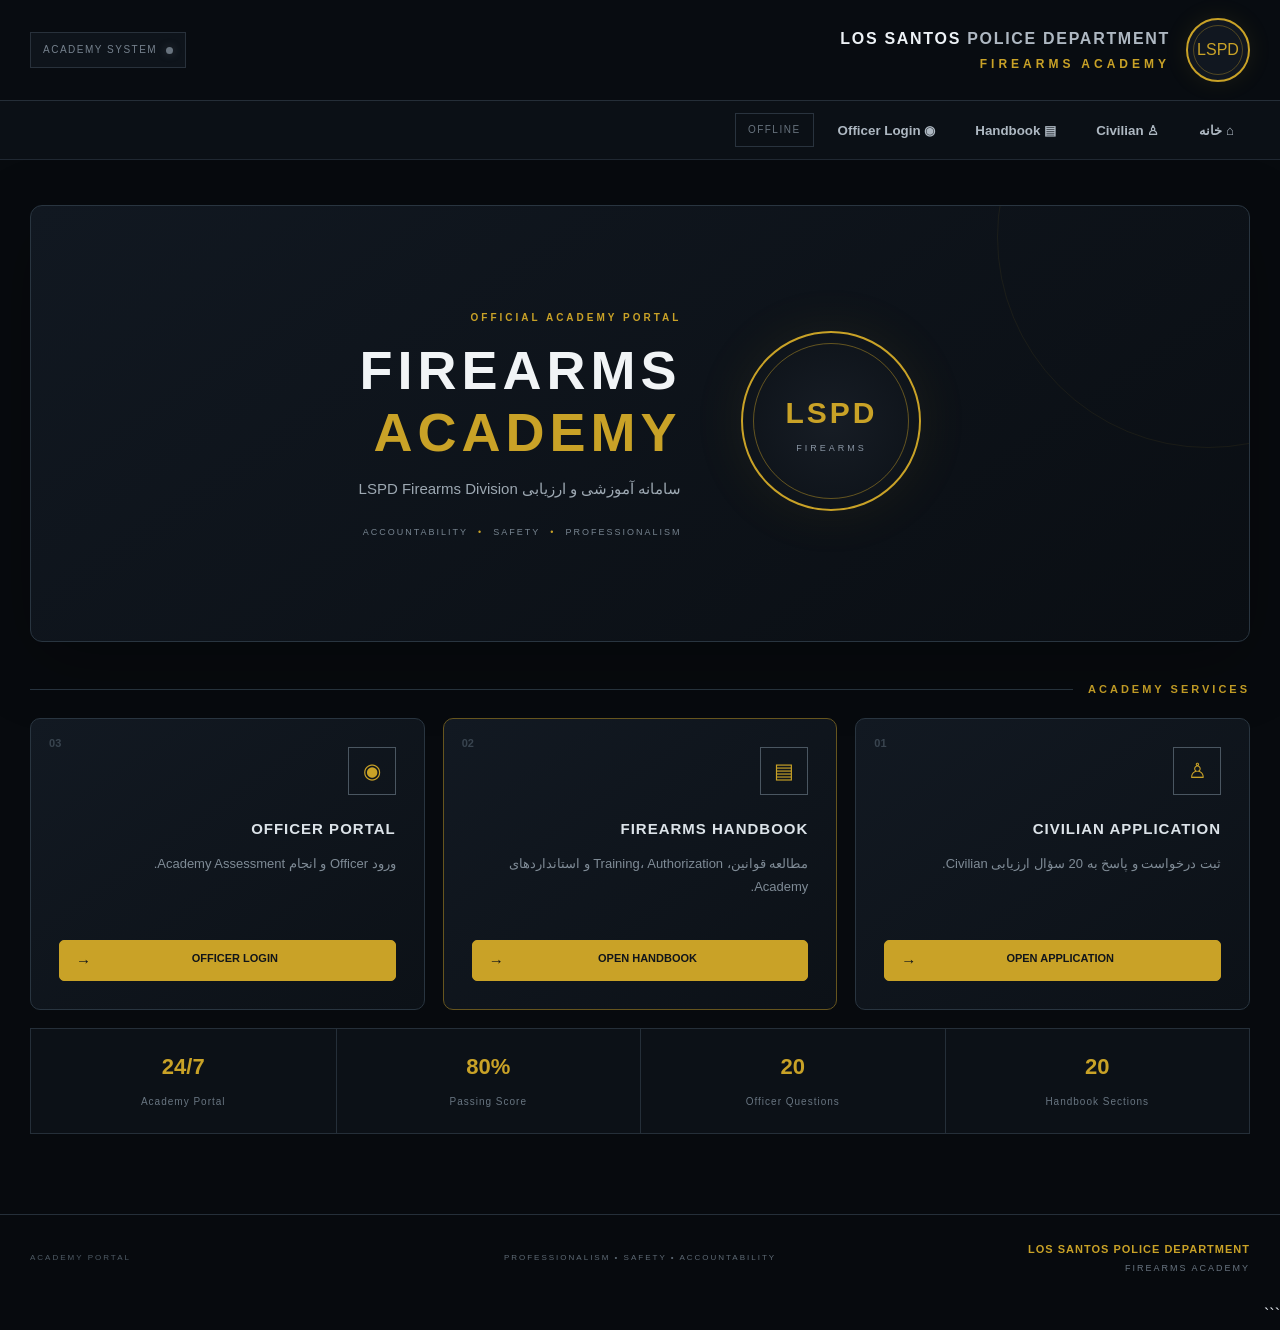
==== commit 8a0d0489: "Update index.html" ====
--- a/index.html
+++ b/index.html
@@ -5,762 +5,1332 @@
     <meta charset="UTF-8">
     <meta name="viewport" content="width=device-width, initial-scale=1.0">
 
-    <title>Academy Portal</title>
+    <meta name="description" content="LSPD Firearms Academy">
+
+    <title>LSPD | Firearms Academy</title>
 
     <link rel="stylesheet" href="./style.css">
 </head>
 
 <body>
 
-<header class="topbar">
-
-    <div class="brand">
-        <div class="logo">AP</div>
+<header class="main-header">
+
+    <div class="header-inner">
+
+        <div class="brand">
+
+            <div class="badge-logo">
+                LSPD
+            </div>
+
+            <div class="brand-text">
+                <h1>
+                    LOS SANTOS
+                    <span>POLICE DEPARTMENT</span>
+                </h1>
+
+                <p>FIREARMS ACADEMY</p>
+            </div>
+
+        </div>
+
+        <div class="header-status">
+            <span class="status-dot"></span>
+            <span>ACADEMY SYSTEM</span>
+        </div>
+
+    </div>
+
+</header>
+
+
+<nav class="navigation">
+
+    <div class="nav-inner">
+
+        <button type="button" data-page="home">
+            ⌂ خانه
+        </button>
+
+        <button type="button" data-page="civilian">
+            ♙ Civilian
+        </button>
+
+        <button type="button" data-page="handbook">
+            ▤ Handbook
+        </button>
+
+        <button type="button" data-page="login">
+            ◉ Officer Login
+        </button>
+
+        <span class="nav-officer-status" id="navOfficerStatus">
+            OFFLINE
+        </span>
+
+    </div>
+
+</nav>
+
+
+<main class="main-container">
+
+
+<!-- =====================================================
+     HOME
+===================================================== -->
+
+<section id="home" class="page-section active">
+
+    <div class="hero-panel">
+
+        <div class="hero-content">
+
+            <div class="hero-badge">
+                <span>LSPD</span>
+                <small>FIREARMS</small>
+            </div>
+
+            <div class="hero-text">
+
+                <span class="heading-label">
+                    OFFICIAL ACADEMY PORTAL
+                </span>
+
+                <h2>
+                    FIREARMS
+                    <strong>ACADEMY</strong>
+                </h2>
+
+                <p>
+                    سامانه آموزشی و ارزیابی LSPD Firearms Division
+                </p>
+
+                <div class="hero-values">
+                    <span>PROFESSIONALISM</span>
+                    <i>•</i>
+                    <span>SAFETY</span>
+                    <i>•</i>
+                    <span>ACCOUNTABILITY</span>
+                </div>
+
+            </div>
+
+        </div>
+
+    </div>
+
+
+    <div class="section-title">
+        <span>ACADEMY SERVICES</span>
+        <div></div>
+    </div>
+
+
+    <div class="cards">
+
+
+        <article class="menu-card">
+
+            <div class="card-number">01</div>
+
+            <div class="card-icon">♙</div>
+
+            <h3>CIVILIAN APPLICATION</h3>
+
+            <p>
+                ثبت درخواست و پاسخ به 20 سؤال ارزیابی Civilian.
+            </p>
+
+            <button type="button" data-page="civilian">
+                OPEN APPLICATION
+                <span>→</span>
+            </button>
+
+        </article>
+
+
+        <article class="menu-card featured-card">
+
+            <div class="card-number">02</div>
+
+            <div class="card-icon">▤</div>
+
+            <h3>FIREARMS HANDBOOK</h3>
+
+            <p>
+                مطالعه قوانین، Training، Authorization و استانداردهای Academy.
+            </p>
+
+            <button type="button" data-page="handbook">
+                OPEN HANDBOOK
+                <span>→</span>
+            </button>
+
+        </article>
+
+
+        <article class="menu-card">
+
+            <div class="card-number">03</div>
+
+            <div class="card-icon">◉</div>
+
+            <h3>OFFICER PORTAL</h3>
+
+            <p>
+                ورود Officer و انجام Academy Assessment.
+            </p>
+
+            <button type="button" data-page="login">
+                OFFICER LOGIN
+                <span>→</span>
+            </button>
+
+        </article>
+
+    </div>
+
+
+    <div class="quick-info">
 
         <div>
-            <h1>ACADEMY PORTAL</h1>
-            <p>TRAINING & ASSESSMENT SYSTEM</p>
-        </div>
-    </div>
-
-    <div id="status" class="status">
-        OFFLINE
-    </div>
-
-</header>
-
-
-<nav class="navigation">
-
-    <button type="button" data-page="home">
-        خانه
-    </button>
-
-    <button type="button" data-page="application">
-        Application
-    </button>
-
-    <button type="button" data-page="handbook">
-        Handbook
-    </button>
-
-    <button type="button" data-page="login">
-        Login
-    </button>
-
-</nav>
-
-
-<main>
-
-
-<!-- HOME -->
-
-<section id="home" class="page-section active">
-
-    <div class="hero">
-
-        <div class="hero-logo">
-            AP
-        </div>
-
-        <h2>ACADEMY PORTAL</h2>
-
-        <p>
-            سامانه آموزشی و ارزیابی
-        </p>
-
-        <button
-            type="button"
-            class="primary-button"
-            data-page="application">
-
-            شروع Application
-
-        </button>
-
-    </div>
-
-
-    <div class="cards">
-
-        <div class="card">
-
-            <span>01</span>
-
-            <h3>Application</h3>
+            <strong>20</strong>
+            <span>Handbook Sections</span>
+        </div>
+
+        <div>
+            <strong>20</strong>
+            <span>Officer Questions</span>
+        </div>
+
+        <div>
+            <strong>80%</strong>
+            <span>Passing Score</span>
+        </div>
+
+        <div>
+            <strong>24/7</strong>
+            <span>Academy Portal</span>
+        </div>
+
+    </div>
+
+</section>
+
+
+
+<!-- =====================================================
+     CIVILIAN
+===================================================== -->
+
+<section id="civilian" class="page-section">
+
+    <div class="page-heading">
+
+        <div>
+            <span class="heading-label">APPLICATION / 01</span>
+
+            <h2>CIVILIAN APPLICATION</h2>
 
             <p>
-                ثبت اطلاعات و پاسخ به سوالات.
+                فرم درخواست و ارزیابی متقاضی
             </p>
+        </div>
+
+        <div class="heading-badge">
+            CIVILIAN
+        </div>
+
+    </div>
+
+
+    <div class="form-panel">
+
+        <div class="form-section-title">
+            APPLICANT INFORMATION
+        </div>
+
+
+        <div class="form-grid">
+
+            <label>
+                <span>نام متقاضی</span>
+
+                <input
+                    type="text"
+                    id="civilianName"
+                    placeholder="نام و نام خانوادگی">
+            </label>
+
+
+            <label>
+                <span>Examiner</span>
+
+                <input
+                    type="text"
+                    id="civilianExaminer"
+                    placeholder="نام Examiner">
+            </label>
+
+
+            <label>
+                <span>تاریخ</span>
+
+                <input
+                    type="date"
+                    id="civilianDate">
+            </label>
+
+
+            <label>
+                <span>وضعیت</span>
+
+                <input
+                    type="text"
+                    value="PENDING"
+                    readonly>
+            </label>
+
+        </div>
+
+
+        <div class="form-divider"></div>
+
+
+        <div class="form-section-title">
+            CIVILIAN EVALUATION
+        </div>
+
+
+        <div id="civilianQuestions"
+             class="civilian-questions">
+
+        </div>
+
+
+        <div class="form-actions">
 
             <button
                 type="button"
-                data-page="application">
-
-                ورود
+                class="primary-button"
+                id="civilianSubmit">
+
+                SUBMIT APPLICATION
+                <span>→</span>
 
             </button>
 
-        </div>
-
-
-        <div class="card">
-
-            <span>02</span>
-
-            <h3>Handbook</h3>
+
+            <button
+                type="button"
+                class="secondary-button"
+                data-page="home">
+
+                BACK HOME
+
+            </button>
+
+        </div>
+
+
+        <div
+            id="civilianResult"
+            class="result-box">
+        </div>
+
+    </div>
+
+</section>
+
+
+
+<!-- =====================================================
+     HANDBOOK
+===================================================== -->
+
+<section id="handbook" class="page-section">
+
+    <div class="page-heading">
+
+        <div>
+            <span class="heading-label">REFERENCE / 02</span>
+
+            <h2>FIREARMS HANDBOOK</h2>
 
             <p>
-                مطالعه قوانین و اطلاعات آموزشی.
+                قوانین و استانداردهای LSPD Firearms Academy
             </p>
+        </div>
+
+        <div class="heading-badge">
+            HANDBOOK
+        </div>
+
+    </div>
+
+
+    <div class="handbook-intro">
+
+        <strong>NOTICE</strong>
+
+        <p>
+            برای مشاهده کامل هر بخش روی عنوان آن کلیک کنید.
+        </p>
+
+    </div>
+
+
+    <div class="handbook-container">
+
+
+        <article class="handbook-card">
+
+            <h3>
+                <span>01</span>
+                PURPOSE & MISSION
+                <b>+</b>
+            </h3>
+
+            <div class="handbook-content">
+
+                <p>
+                    Firearms Academy با هدف ایجاد استاندارد
+                    مشخص برای آموزش، مسئولیت‌پذیری،
+                    Professionalism و Safety ایجاد شده است.
+                </p>
+
+                <p>
+                    تمام Officers باید قبل از دریافت
+                    Authorization مربوطه، قوانین Academy
+                    و Trainingهای لازم را مطالعه کنند.
+                </p>
+
+                <div class="info-box">
+                    Professionalism • Safety • Accountability
+                </div>
+
+            </div>
+
+        </article>
+
+
+        <article class="handbook-card">
+
+            <h3>
+                <span>02</span>
+                CHAIN OF COMMAND
+                <b>+</b>
+            </h3>
+
+            <div class="handbook-content">
+
+                <p>
+                    Chain of Command مسیر رسمی انتقال دستور،
+                    گزارش مشکلات و رسیدگی به مسائل داخلی است.
+                </p>
+
+                <ol>
+                    <li>Head of Department</li>
+                    <li>Deputy / Assistant</li>
+                    <li>Firearms Instructor</li>
+                    <li>Senior Officer</li>
+                    <li>Officer</li>
+                </ol>
+
+                <p>
+                    مسائل داخلی باید از مسیر مناسب Chain of Command
+                    پیگیری شوند.
+                </p>
+
+            </div>
+
+        </article>
+
+
+        <article class="handbook-card">
+
+            <h3>
+                <span>03</span>
+                OFFICER RESPONSIBILITIES
+                <b>+</b>
+            </h3>
+
+            <div class="handbook-content">
+
+                <ul>
+                    <li>رعایت Server Rules</li>
+                    <li>رعایت Department Rules</li>
+                    <li>رعایت Firearms Policy</li>
+                    <li>رعایت Chain of Command</li>
+                    <li>رعایت Training Requirements</li>
+                    <li>حفظ Professionalism</li>
+                    <li>گزارش Incidentهای مهم</li>
+                    <li>نگهداری صحیح Equipment</li>
+                    <li>پذیرش Accountability</li>
+                </ul>
+
+            </div>
+
+        </article>
+
+
+        <article class="handbook-card">
+
+            <h3>
+                <span>04</span>
+                CODE OF CONDUCT
+                <b>+</b>
+            </h3>
+
+            <div class="handbook-content">
+
+                <p>
+                    Officer باید در تمام فعالیت‌های Department
+                    رفتاری حرفه‌ای، محترمانه و مسئولانه داشته باشد.
+                </p>
+
+                <div class="standard-grid">
+                    <div>PROFESSIONALISM</div>
+                    <div>RESPECT</div>
+                    <div>DISCIPLINE</div>
+                    <div>INTEGRITY</div>
+                    <div>TEAMWORK</div>
+                    <div>ACCOUNTABILITY</div>
+                </div>
+
+            </div>
+
+        </article>
+
+
+        <article class="handbook-card">
+
+            <h3>
+                <span>05</span>
+                WEAPON AUTHORIZATION
+                <b>+</b>
+            </h3>
+
+            <div class="handbook-content">
+
+                <p>
+                    دسترسی به Equipment بر اساس Rank،
+                    Training و Authorization تعیین می‌شود.
+                </p>
+
+                <h4>LEVEL 0 — NO AUTHORIZATION</h4>
+
+                <p>
+                    Officer فاقد Authorization مربوطه است.
+                </p>
+
+                <h4>LEVEL 1 — BASIC EQUIPMENT</h4>
+
+                <p>
+                    تجهیزات پایه مورد نیاز برای وظایف معمول.
+                </p>
+
+                <h4>LEVEL 2 — PATROL AUTHORIZATION</h4>
+
+                <p>
+                    دسترسی مربوط به فعالیت‌های Patrol،
+                    مشروط به Training و Authorization لازم.
+                </p>
+
+                <h4>LEVEL 3 — SPECIAL AUTHORIZATION</h4>
+
+                <p>
+                    دسترسی‌هایی که نیازمند Training ویژه هستند.
+                </p>
+
+                <h4>LEVEL 4 — RESTRICTED</h4>
+
+                <p>
+                    تجهیزات محدود که فقط با Authorization
+                    مشخص قابل استفاده هستند.
+                </p>
+
+                <div class="warning-box">
+
+                    Rank به‌تنهایی به معنی دسترسی کامل نیست.
+
+                    <br><br>
+
+                    <strong>
+                        RANK + TRAINING + AUTHORIZATION
+                    </strong>
+
+                </div>
+
+            </div>
+
+        </article>
+
+
+        <article class="handbook-card">
+
+            <h3>
+                <span>06</span>
+                EQUIPMENT POLICY
+                <b>+</b>
+            </h3>
+
+            <div class="handbook-content">
+
+                <h4>Basic Equipment</h4>
+
+                <ul>
+                    <li>Radio</li>
+                    <li>Standard Duty Equipment</li>
+                    <li>Communication Equipment</li>
+                    <li>Identification Equipment</li>
+                </ul>
+
+                <h4>Equipment Rules</h4>
+
+                <ul>
+                    <li>Equipment باید مطابق Authorization باشد.</li>
+                    <li>استفاده غیرضروری مجاز نیست.</li>
+                    <li>انتقال به فرد غیرمجاز ممنوع است.</li>
+                    <li>خرابی یا Missing شدن باید گزارش شود.</li>
+                    <li>Officer مسئول Equipment تحویلی است.</li>
+                </ul>
+
+            </div>
+
+        </article>
+
+
+        <article class="handbook-card">
+
+            <h3>
+                <span>07</span>
+                FIREARMS SAFETY
+                <b>+</b>
+            </h3>
+
+            <div class="handbook-content">
+
+                <p>
+                    Safety یکی از مهم‌ترین اصول Firearms Division است.
+                </p>
+
+                <ul>
+                    <li>Equipment باید تحت کنترل Officer باشد.</li>
+                    <li>استفاده باید مطابق Server Rules باشد.</li>
+                    <li>از استفاده نمایشی خودداری شود.</li>
+                    <li>شرایط موقعیت باید ارزیابی شود.</li>
+                    <li>مشکلات Equipment باید گزارش شوند.</li>
+                    <li>Training مربوطه باید تکمیل شده باشد.</li>
+                </ul>
+
+                <div class="success-box">
+                    SAFETY FIRST
+                </div>
+
+            </div>
+
+        </article>
+
+
+        <article class="handbook-card">
+
+            <h3>
+                <span>08</span>
+                ESCALATION & DE-ESCALATION
+                <b>+</b>
+            </h3>
+
+            <div class="handbook-content">
+
+                <p>
+                    Officer باید شرایط را ارزیابی کرده و تا حد امکان
+                    از روش مناسب برای کاهش تنش استفاده کند.
+                </p>
+
+                <div class="flow-box">
+                    <span>COMMUNICATION</span>
+                    <i>→</i>
+                    <span>DE-ESCALATION</span>
+                    <i>→</i>
+                    <span>CONTROL</span>
+                    <i>→</i>
+                    <span>APPROPRIATE RESPONSE</span>
+                </div>
+
+                <p>
+                    پاسخ باید متناسب با شرایط Roleplay و
+                    قوانین Server باشد.
+                </p>
+
+            </div>
+
+        </article>
+
+
+        <article class="handbook-card">
+
+            <h3>
+                <span>09</span>
+                APPROPRIATE RESPONSE
+                <b>+</b>
+            </h3>
+
+            <div class="handbook-content">
+
+                <ul>
+                    <li>شرایط را ارزیابی کنید.</li>
+                    <li>Communication را در اولویت قرار دهید.</li>
+                    <li>از Escalation غیرضروری خودداری کنید.</li>
+                    <li>پاسخ باید متناسب با شرایط باشد.</li>
+                    <li>تصمیمات مهم باید قابل توضیح باشند.</li>
+                </ul>
+
+                <div class="warning-box">
+                    APPROPRIATE RESPONSE FIRST
+                </div>
+
+            </div>
+
+        </article>
+
+
+        <article class="handbook-card">
+
+            <h3>
+                <span>10</span>
+                PATROL PROCEDURES
+                <b>+</b>
+            </h3>
+
+            <div class="handbook-content">
+
+                <h4>Before Patrol</h4>
+
+                <ul>
+                    <li>بررسی Equipment</li>
+                    <li>بررسی Radio</li>
+                    <li>بررسی Authorization</li>
+                    <li>آمادگی برای Incident Reporting</li>
+                </ul>
+
+                <h4>During Patrol</h4>
+
+                <ul>
+                    <li>رعایت Server Rules</li>
+                    <li>Communication مناسب</li>
+                    <li>Professionalism</li>
+                    <li>گزارش شرایط مهم</li>
+                </ul>
+
+            </div>
+
+        </article>
+
+
+        <article class="handbook-card">
+
+            <h3>
+                <span>11</span>
+                RADIO & COMMUNICATION
+                <b>+</b>
+            </h3>
+
+            <div class="handbook-content">
+
+                <p>
+                    Radio وسیله اصلی Communication بین Officers است.
+                </p>
+
+                <ul>
+                    <li>پیام‌ها باید واضح باشند.</li>
+                    <li>از Radio برای پیام غیرضروری استفاده نشود.</li>
+                    <li>اطلاعات مهم باید واضح منتقل شوند.</li>
+                    <li>در شرایط مهم Channel آزاد نگه داشته شود.</li>
+                    <li>Communication باید Professional باشد.</li>
+                </ul>
+
+            </div>
+
+        </article>
+
+
+        <article class="handbook-card">
+
+            <h3>
+                <span>12</span>
+                INCIDENT REPORTING
+                <b>+</b>
+            </h3>
+
+            <div class="handbook-content">
+
+                <p>
+                    Incidentهای مهم باید طبق سیستم داخلی Department
+                    ثبت و گزارش شوند.
+                </p>
+
+                <h4>گزارش شامل:</h4>
+
+                <ul>
+                    <li>Incident ID</li>
+                    <li>Officer</li>
+                    <li>Rank</li>
+                    <li>Date / Time</li>
+                    <li>Location</li>
+                    <li>Incident Type</li>
+                    <li>Description</li>
+                    <li>Persons Involved</li>
+                    <li>Evidence</li>
+                    <li>Outcome</li>
+                </ul>
+
+            </div>
+
+        </article>
+
+
+        <article class="handbook-card">
+
+            <h3>
+                <span>13</span>
+                DOCUMENTATION & EVIDENCE
+                <b>+</b>
+            </h3>
+
+            <div class="handbook-content">
+
+                <p>
+                    اطلاعات Incident باید دقیق، قابل بررسی و منظم ثبت شوند.
+                </p>
+
+                <ul>
+                    <li>اطلاعات باید دقیق باشند.</li>
+                    <li>از اطلاعات ساختگی خودداری شود.</li>
+                    <li>زمان و Location ثبت شود.</li>
+                    <li>افراد مرتبط ثبت شوند.</li>
+                    <li>Evidence در صورت وجود ثبت شود.</li>
+                </ul>
+
+            </div>
+
+        </article>
+
+
+        <article class="handbook-card">
+
+            <h3>
+                <span>14</span>
+                TRAINING REQUIREMENTS
+                <b>+</b>
+            </h3>
+
+            <div class="handbook-content">
+
+                <p>
+                    Officer نباید بدون Training مناسب از Equipment
+                    دارای Authorization خاص استفاده کند.
+                </p>
+
+                <ul>
+                    <li>Handbook Knowledge</li>
+                    <li>Department Rules</li>
+                    <li>Server Rules</li>
+                    <li>Equipment Authorization</li>
+                    <li>Officer Responsibilities</li>
+                    <li>Assessment</li>
+                </ul>
+
+            </div>
+
+        </article>
+
+
+        <article class="handbook-card">
+
+            <h3>
+                <span>15</span>
+                CERTIFICATION SYSTEM
+                <b>+</b>
+            </h3>
+
+            <div class="handbook-content">
+
+                <ol>
+                    <li>مطالعه Handbook</li>
+                    <li>Training</li>
+                    <li>بررسی قوانین</li>
+                    <li>Academy Assessment</li>
+                    <li>بررسی نتیجه توسط Instructor</li>
+                </ol>
+
+                <div class="success-box">
+                    PASSING SCORE: 80%
+                </div>
+
+            </div>
+
+        </article>
+
+
+        <article class="handbook-card">
+
+            <h3>
+                <span>16</span>
+                SUPERVISOR RESPONSIBILITIES
+                <b>+</b>
+            </h3>
+
+            <div class="handbook-content">
+
+                <ul>
+                    <li>بررسی عملکرد Officer</li>
+                    <li>بررسی Incidentهای مهم</li>
+                    <li>رسیدگی به مشکلات داخلی</li>
+                    <li>بررسی Authorization</li>
+                    <li>ارائه Guidance</li>
+                    <li>گزارش موارد مهم به Chain of Command</li>
+                </ul>
+
+            </div>
+
+        </article>
+
+
+        <article class="handbook-card">
+
+            <h3>
+                <span>17</span>
+                VIOLATIONS & DISCIPLINE
+                <b>+</b>
+            </h3>
+
+            <div class="handbook-content">
+
+                <p>
+                    نقض قوانین Firearms Division می‌تواند
+                    باعث بررسی داخلی و اقدامات انضباطی شود.
+                </p>
+
+                <ul>
+                    <li>استفاده بدون Authorization</li>
+                    <li>عدم رعایت Training</li>
+                    <li>انتقال Equipment به فرد غیرمجاز</li>
+                    <li>عدم رعایت Department Rules</li>
+                    <li>عدم رعایت Server Rules</li>
+                    <li>رفتار غیرحرفه‌ای</li>
+                    <li>عدم گزارش Incident مهم</li>
+                </ul>
+
+            </div>
+
+        </article>
+
+
+        <article class="handbook-card">
+
+            <h3>
+                <span>18</span>
+                SUSPENSION & REVOCATION
+                <b>+</b>
+            </h3>
+
+            <div class="handbook-content">
+
+                <p>
+                    در صورت نقض قوانین یا از دست دادن شرایط لازم،
+                    Authorization می‌تواند مورد بررسی قرار گیرد.
+                </p>
+
+                <ul>
+                    <li>Violation of Firearms Policy</li>
+                    <li>استفاده بدون Authorization</li>
+                    <li>عدم رعایت Training</li>
+                    <li>رفتار غیرحرفه‌ای</li>
+                    <li>تکرار تخلفات</li>
+                </ul>
+
+            </div>
+
+        </article>
+
+
+        <article class="handbook-card">
+
+            <h3>
+                <span>19</span>
+                OFFICER EVALUATION
+                <b>+</b>
+            </h3>
+
+            <div class="handbook-content">
+
+                <p>
+                    عملکرد Officer بر اساس مجموعه‌ای از
+                    معیارهای حرفه‌ای بررسی می‌شود.
+                </p>
+
+                <div class="standard-grid">
+                    <div>RULE KNOWLEDGE</div>
+                    <div>PROFESSIONALISM</div>
+                    <div>SAFETY</div>
+                    <div>COMMUNICATION</div>
+                    <div>DECISION MAKING</div>
+                    <div>TEAMWORK</div>
+                </div>
+
+            </div>
+
+        </article>
+
+
+        <article class="handbook-card">
+
+            <h3>
+                <span>20</span>
+                FINAL ACADEMY STANDARDS
+                <b>+</b>
+            </h3>
+
+            <div class="handbook-content">
+
+                <p>
+                    عضویت در Firearms Division یک مسئولیت است.
+                    Officer باید استانداردهای Academy را رعایت کند.
+                </p>
+
+                <div class="final-standard">
+                    <strong>PROFESSIONALISM</strong>
+                    <strong>SAFETY</strong>
+                    <strong>ACCOUNTABILITY</strong>
+                </div>
+
+                <div class="success-box">
+                    KNOW THE RULES.
+                    FOLLOW THE RULES.
+                    TAKE RESPONSIBILITY.
+                </div>
+
+            </div>
+
+        </article>
+
+    </div>
+
+</section>
+
+
+
+<!-- =====================================================
+     LOGIN
+===================================================== -->
+
+<section id="login" class="page-section">
+
+    <div class="login-wrapper">
+
+        <div class="login-card">
+
+            <div class="login-emblem">
+                LSPD
+            </div>
+
+            <span class="heading-label">
+                SECURE ACCESS
+            </span>
+
+            <h2>OFFICER LOGIN</h2>
+
+            <p>
+                ورود به سامانه Officer Portal
+            </p>
+
+
+            <form id="loginForm">
+
+                <label>
+
+                    <span>Officer Email</span>
+
+                    <input
+                        type="email"
+                        id="officerEmail"
+                        placeholder="officer@lspd.local"
+                        autocomplete="username"
+                        required>
+
+                </label>
+
+
+                <label>
+
+                    <span>Password</span>
+
+                    <input
+                        type="password"
+                        id="officerPassword"
+                        placeholder="Password"
+                        autocomplete="current-password"
+                        required>
+
+                </label>
+
+
+                <button
+                    type="submit"
+                    class="primary-button login-button">
+
+                    AUTHENTICATE
+                    <span>→</span>
+
+                </button>
+
+            </form>
+
+
+            <div
+                id="loginResult"
+                class="result-box">
+            </div>
+
+
+            <div class="login-note">
+
+                <span>DEMO ACCESS</span>
+
+                <small>
+                    officer@lspd.local / LSPD123
+                </small>
+
+            </div>
+
+        </div>
+
+    </div>
+
+</section>
+
+
+
+<!-- =====================================================
+     OFFICER PORTAL
+===================================================== -->
+
+<section id="officerPanelPage" class="page-section">
+
+    <div class="page-heading">
+
+        <div>
+
+            <span class="heading-label">
+                AUTHENTICATED / 04
+            </span>
+
+            <h2>OFFICER PORTAL</h2>
+
+            <p>
+                Academy Command Center
+            </p>
+
+        </div>
+
+        <div class="portal-status">
+            ● AUTHENTICATED
+        </div>
+
+    </div>
+
+
+    <div class="portal-card">
+
+        <div class="portal-user">
+
+            <div class="user-avatar">
+                LSPD
+            </div>
+
+            <div>
+
+                <span>LOGGED IN OFFICER</span>
+
+                <strong id="loggedOfficerEmail">
+                    Officer
+                </strong>
+
+            </div>
+
+        </div>
+
+
+        <div class="portal-menu">
 
             <button
                 type="button"
                 data-page="handbook">
 
-                مشاهده
+                <span>▤</span>
+
+                <strong>HANDBOOK</strong>
+
+                <small>
+                    View Academy Rules
+                </small>
+
+                <b>→</b>
 
             </button>
 
-        </div>
-
-
-        <div class="card">
-
-            <span>03</span>
-
-            <h3>Officer Portal</h3>
-
-            <p>
-                ورود به پنل و انجام Assessment.
-            </p>
 
             <button
                 type="button"
-                data-page="login">
-
-                Login
+                data-page="officerExam">
+
+                <span>✓</span>
+
+                <strong>OFFICER ASSESSMENT</strong>
+
+                <small>
+                    Take Certification Test
+                </small>
+
+                <b>→</b>
 
             </button>
 
-        </div>
-
-    </div>
-
-</section>
-
-
-
-<!-- APPLICATION -->
-
-<section id="application" class="page-section">
-
-    <div class="page-header">
-
-        <h2>APPLICATION</h2>
-
-        <p>
-            فرم زیر را تکمیل کنید.
-        </p>
-
-    </div>
-
-
-    <div class="panel">
-
-        <label>
-            نام
-
-            <input
-                id="appName"
-                type="text"
-                placeholder="نام و نام خانوادگی">
-        </label>
-
-
-        <label>
-            توضیحات
-
-            <textarea
-                id="appMessage"
-                placeholder="توضیحات خود را وارد کنید"></textarea>
-        </label>
-
-
-        <button
-            type="button"
-            id="applicationSubmit"
-            class="primary-button">
-
-            ثبت Application
-
-        </button>
-
-
-        <div
-            id="applicationResult"
-            class="result">
-        </div>
-
-    </div>
-
-</section>
-
-
-
-<!-- HANDBOOK -->
-
-<section id="handbook" class="page-section">
-
-    <div class="page-header">
-
-        <h2>HANDBOOK</h2>
-
-        <p>
-            برای مشاهده هر بخش روی عنوان آن کلیک کنید.
-        </p>
-
-    </div>
-
-
-    <div class="handbook">
-
-
-        <article class="handbook-card">
 
             <button
                 type="button"
-                class="handbook-title">
-
-                <span>01 — قوانین عمومی</span>
-                <b>+</b>
+                id="logoutButton">
+
+                <span>×</span>
+
+                <strong>LOGOUT</strong>
+
+                <small>
+                    End Officer Session
+                </small>
+
+                <b>→</b>
 
             </button>
 
-            <div class="handbook-content">
-
-                <p>
-                    رعایت قوانین، مسئولیت‌پذیری،
-                    رفتار حرفه‌ای و احترام از اصول اصلی
-                    Academy هستند.
-                </p>
-
-                <ul>
-                    <li>Professionalism</li>
-                    <li>Respect</li>
-                    <li>Discipline</li>
-                    <li>Accountability</li>
-                </ul>
-
-            </div>
-
-        </article>
-
-
-        <article class="handbook-card">
+        </div>
+
+    </div>
+
+</section>
+
+
+
+<!-- =====================================================
+     OFFICER EXAM
+===================================================== -->
+
+<section id="officerExam" class="page-section">
+
+    <div class="page-heading">
+
+        <div>
+
+            <span class="heading-label">
+                CERTIFICATION / 05
+            </span>
+
+            <h2>OFFICER ASSESSMENT</h2>
+
+            <p>
+                Firearms Academy Certification Examination
+            </p>
+
+        </div>
+
+        <div class="exam-score-badge">
+            PASS: 80%
+        </div>
+
+    </div>
+
+
+    <div class="exam-panel">
+
+        <div class="exam-instructions">
+
+            <strong>EXAM INSTRUCTIONS</strong>
+
+            <p>
+                به تمام سوالات پاسخ دهید.
+                حداقل نمره قبولی 80 درصد است.
+            </p>
+
+        </div>
+
+
+        <div id="assessmentQuestions"></div>
+
+
+        <div class="exam-actions">
 
             <button
                 type="button"
-                class="handbook-title">
-
-                <span>02 — Training</span>
-                <b>+</b>
+                class="primary-button"
+                id="officerExamSubmit">
+
+                SUBMIT ASSESSMENT
+                <span>→</span>
 
             </button>
 
-            <div class="handbook-content">
-
-                <p>
-                    شرکت‌کنندگان باید Trainingهای تعیین‌شده
-                    را کامل کرده و قوانین آموزشی را رعایت کنند.
-                </p>
-
-                <ul>
-                    <li>Study</li>
-                    <li>Training</li>
-                    <li>Assessment</li>
-                    <li>Certification</li>
-                </ul>
-
-            </div>
-
-        </article>
-
-
-        <article class="handbook-card">
 
             <button
                 type="button"
-                class="handbook-title">
-
-                <span>03 — Responsibilities</span>
-                <b>+</b>
+                class="secondary-button"
+                data-page="officerPanelPage">
+
+                BACK TO PORTAL
 
             </button>
 
-            <div class="handbook-content">
-
-                <p>
-                    هر عضو مسئول تصمیمات و عملکرد خودش است.
-                </p>
-
-                <ul>
-                    <li>Follow Rules</li>
-                    <li>Follow Instructions</li>
-                    <li>Report Important Issues</li>
-                    <li>Maintain Professionalism</li>
-                </ul>
-
-            </div>
-
-        </article>
-
-
-        <article class="handbook-card">
-
-            <button
-                type="button"
-                class="handbook-title">
-
-                <span>04 — Assessment</span>
-                <b>+</b>
-
-            </button>
-
-            <div class="handbook-content">
-
-                <p>
-                    Assessment برای بررسی میزان آشنایی
-                    با مطالب آموزشی استفاده می‌شود.
-                </p>
-
-                <div class="notice">
-                    PASSING SCORE: 80%
-                </div>
-
-            </div>
-
-        </article>
-
+        </div>
+
+
+        <div
+            id="examResult"
+            class="exam-result">
+        </div>
 
     </div>
 
 </section>
 
-
-
-<!-- LOGIN -->
-
-<section id="login" class="page-section">
-
-    <div class="login-wrapper">
-
-        <div class="login-card">
-
-            <div class="login-logo">
-                AP
-            </div>
-
-            <h2>
-                OFFICER LOGIN
-            </h2>
-
-            <p>
-                ورود به Dashboard
-            </p>
-
-
-            <form id="loginForm">
-
-                <label>
-                    Email
-
-                    <input
-                        id="officerEmail"
-                        type="email"
-                        autocomplete="username"
-                        required>
-                </label>
-
-
-                <label>
-                    Password
-
-                    <input
-                        id="officerPassword"
-                        type="password"
-                        autocomplete="current-password"
-                        required>
-                </label>
-
-
-                <button
-                    type="submit"
-                    class="primary-button">
-
-                    LOGIN
-
-                </button>
-
-            </form>
-
-
-            <div
-                id="loginResult"
-                class="result">
-            </div>
-
-
-            <div class="demo-info">
-
-                Demo Account
-
-                <br>
-
-                officer@example.local
-
-                <br>
-
-                Academy123
-
-            </div>
-
-        </div>
-
-    </div>
-
-</section>
-
-
-
-<!-- DASHBOARD -->
-
-<section
-    id="dashboard"
-    class="page-section">
-
-    <div class="page-header">
-
-        <h2>
-            OFFICER DASHBOARD
-        </h2>
-
-        <p>
-            خوش آمدید
-            <strong id="loggedEmail">
-                -
+</main>
+
+
+
+<footer>
+
+    <div class="footer-inner">
+
+        <div>
+            <strong>
+                LOS SANTOS POLICE DEPARTMENT
             </strong>
-        </p>
-
-    </div>
-
-
-    <div class="dashboard-grid">
-
-        <button
-            type="button"
-            data-page="handbook">
-
-            <strong>
-                HANDBOOK
-            </strong>
 
             <span>
-                مشاهده مطالب آموزشی
+                FIREARMS ACADEMY
             </span>
-
-        </button>
-
-
-        <button
-            type="button"
-            data-page="test">
-
-            <strong>
-                ASSESSMENT
-            </strong>
-
-            <span>
-                شروع آزمون
-            </span>
-
-        </button>
-
-
-        <button
-            type="button"
-            id="logoutButton">
-
-            <strong>
-                LOGOUT
-            </strong>
-
-            <span>
-                خروج از حساب
-            </span>
-
-        </button>
-
-    </div>
-
-</section>
-
-
-
-<!-- TEST -->
-
-<section
-    id="test"
-    class="page-section">
-
-    <div class="page-header">
-
-        <h2>
-            ACADEMY ASSESSMENT
-        </h2>
-
-        <p>
-            تمام سوالات را پاسخ دهید.
-        </p>
-
-    </div>
-
-
-    <div class="test-panel">
-
-
-        <div class="question">
-
-            <p>
-                01. مهم‌ترین اصل یک سیستم آموزشی چیست؟
-            </p>
-
-            <label>
-                <input
-                    type="radio"
-                    name="q1"
-                    value="A">
-
-                سرعت
-
-            </label>
-
-            <label>
-                <input
-                    type="radio"
-                    name="q1"
-                    value="B">
-
-                مسئولیت‌پذیری
-
-            </label>
-
-            <label>
-                <input
-                    type="radio"
-                    name="q1"
-                    value="C">
-
-                بی‌توجهی
-
-            </label>
-
-        </div>
-
-
-        <div class="question">
-
-            <p>
-                02. رعایت قوانین چه اهمیتی دارد؟
-            </p>
-
-            <label>
-                <input
-                    type="radio"
-                    name="q2"
-                    value="A">
-
-                اهمیت ندارد
-
-            </label>
-
-            <label>
-                <input
-                    type="radio"
-                    name="q2"
-                    value="B">
-
-                برای عملکرد صحیح ضروری است
-
-            </label>
-
-            <label>
-                <input
-                    type="radio"
-                    name="q2"
-                    value="C">
-
-                فقط گاهی مهم است
-
-            </label>
-
-        </div>
-
-
-        <div class="question">
-
-            <p>
-                03. Professionalism به چه معناست؟
-            </p>
-
-            <label>
-                <input
-                    type="radio"
-                    name="q3"
-                    value="A">
-
-                رفتار حرفه‌ای و مسئولانه
-
-            </label>
-
-            <label>
-                <input
-                    type="radio"
-                    name="q3"
-                    value="B">
-
-                نادیده گرفتن قوانین
-
-            </label>
-
-            <label>
-                <input
-                    type="radio"
-                    name="q3"
-                    value="C">
-
-                بی‌نظمی
-
-            </label>
-
-        </div>
-
-
-        <div class="question">
-
-            <p>
-                04. حداقل نمره قبولی چند درصد است؟
-            </p>
-
-            <label>
-                <input
-                    type="radio"
-                    name="q4"
-                    value="A">
-
-                50%
-
-            </label>
-
-            <label>
-                <input
-                    type="radio"
-                    name="q4"
-                    value="B">
-
-                70%
-
-            </label>
-
-            <label>
-                <input
-                    type="radio"
-                    name="q4"
-                    value="C">
-
-                80%
-
-            </label>
-
-        </div>
-
-
-        <div class="question">
-
-            <p>
-                05. Accountability یعنی چه؟
-            </p>
-
-            <label>
-                <input
-                    type="radio"
-                    name="q5"
-                    value="A">
-
-                فرار از مسئولیت
-
-            </label>
-
-            <label>
-                <input
-                    type="radio"
-                    name="q5"
-                    value="B">
-
-                پذیرش مسئولیت
-
-            </label>
-
-            <label>
-                <input
-                    type="radio"
-                    name="q5"
-                    value="C">
-
-                انتقال مسئولیت
-
-            </label>
-
-        </div>
-
-
-        <button
-            type="button"
-            id="testSubmit"
-            class="primary-button">
-
-            SUBMIT TEST
-
-        </button>
-
-
-        <button
-            type="button"
-            data-page="dashboard"
-            class="secondary-button">
-
-            BACK TO DASHBOARD
-
-        </button>
-
-
-        <div
-            id="testResult"
-            class="result">
-        </div>
-
-    </div>
-
-</section>
-
-
-</main>
-
-
-<footer>
-
-    ACADEMY PORTAL
+        </div>
+
+        <div class="footer-center">
+            PROFESSIONALISM • SAFETY • ACCOUNTABILITY
+        </div>
+
+        <div class="footer-copy">
+            ACADEMY PORTAL
+        </div>
+
+    </div>
 
 </footer>
 
@@ -768,5 +1338,6 @@
 <script src="./script.js"></script>
 
 </body>
+
 </html>
 ```
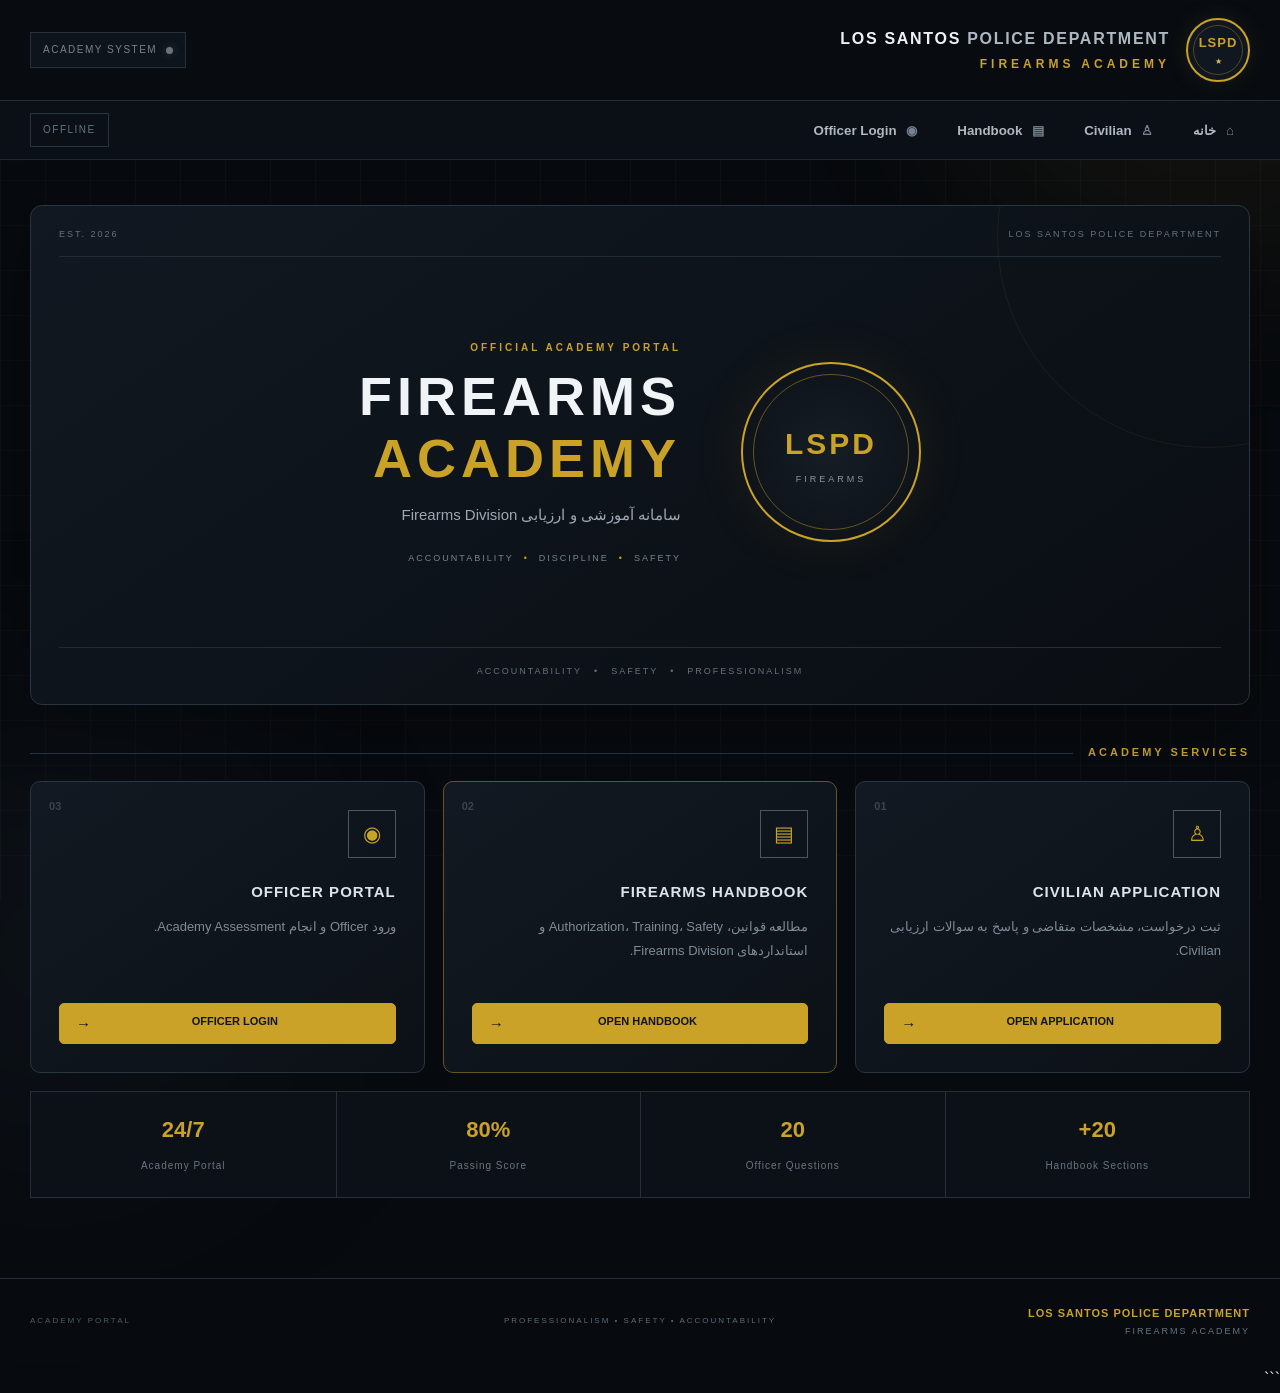
==== commit a828576f: "Update index.html" ====
--- a/index.html
+++ b/index.html
@@ -2,18 +2,44 @@
 <html lang="fa" dir="rtl">
 
 <head>
+
     <meta charset="UTF-8">
-    <meta name="viewport" content="width=device-width, initial-scale=1.0">
-
-    <meta name="description" content="LSPD Firearms Academy">
+
+    <meta
+        name="viewport"
+        content="width=device-width, initial-scale=1.0">
+
+    <meta
+        name="description"
+        content="LSPD Firearms Academy">
 
     <title>LSPD | Firearms Academy</title>
 
-    <link rel="stylesheet" href="./style.css">
+    <link
+        rel="stylesheet"
+        href="./style.css">
+
 </head>
 
+
 <body>
 
+
+<!-- =====================================================
+     BACKGROUND
+===================================================== -->
+
+<div class="background-grid"></div>
+
+<div class="background-glow glow-one"></div>
+<div class="background-glow glow-two"></div>
+
+
+
+<!-- =====================================================
+     HEADER
+===================================================== -->
+
 <header class="main-header">
 
     <div class="header-inner">
@@ -21,23 +47,32 @@
         <div class="brand">
 
             <div class="badge-logo">
-                LSPD
+                <span>LSPD</span>
+                <small>★</small>
             </div>
 
             <div class="brand-text">
+
                 <h1>
                     LOS SANTOS
                     <span>POLICE DEPARTMENT</span>
                 </h1>
 
                 <p>FIREARMS ACADEMY</p>
-            </div>
-
-        </div>
+
+            </div>
+
+        </div>
+
 
         <div class="header-status">
+
             <span class="status-dot"></span>
-            <span>ACADEMY SYSTEM</span>
+
+            <span>
+                ACADEMY SYSTEM
+            </span>
+
         </div>
 
     </div>
@@ -45,58 +80,114 @@
 </header>
 
 
+
+<!-- =====================================================
+     NAVIGATION
+===================================================== -->
+
 <nav class="navigation">
 
     <div class="nav-inner">
 
-        <button type="button" data-page="home">
-            ⌂ خانه
+        <button
+            type="button"
+            class="nav-button"
+            data-page="home">
+            <span>⌂</span>
+            خانه
         </button>
 
-        <button type="button" data-page="civilian">
-            ♙ Civilian
+
+        <button
+            type="button"
+            class="nav-button"
+            data-page="civilian">
+            <span>♙</span>
+            Civilian
         </button>
 
-        <button type="button" data-page="handbook">
-            ▤ Handbook
+
+        <button
+            type="button"
+            class="nav-button"
+            data-page="handbook">
+            <span>▤</span>
+            Handbook
         </button>
 
-        <button type="button" data-page="login">
-            ◉ Officer Login
+
+        <button
+            type="button"
+            class="nav-button"
+            data-page="login">
+            <span>◉</span>
+            Officer Login
         </button>
 
-        <span class="nav-officer-status" id="navOfficerStatus">
+
+        <div class="nav-line"></div>
+
+
+        <div
+            id="navOfficerStatus"
+            class="nav-officer-status">
             OFFLINE
-        </span>
+        </div>
 
     </div>
 
 </nav>
 
 
+
+<!-- =====================================================
+     MAIN
+===================================================== -->
+
 <main class="main-container">
+
 
 
 <!-- =====================================================
      HOME
 ===================================================== -->
 
-<section id="home" class="page-section active">
+<section
+    id="home"
+    class="page-section active">
+
 
     <div class="hero-panel">
 
+        <div class="hero-top-line">
+
+            <span>
+                LOS SANTOS POLICE DEPARTMENT
+            </span>
+
+            <span>
+                EST. 2026
+            </span>
+
+        </div>
+
+
         <div class="hero-content">
 
             <div class="hero-badge">
+
                 <span>LSPD</span>
+
                 <small>FIREARMS</small>
-            </div>
+
+            </div>
+
 
             <div class="hero-text">
 
-                <span class="heading-label">
+                <div class="eyebrow">
                     OFFICIAL ACADEMY PORTAL
-                </span>
+                </div>
 
                 <h2>
                     FIREARMS
@@ -104,88 +195,147 @@
                 </h2>
 
                 <p>
-                    سامانه آموزشی و ارزیابی LSPD Firearms Division
+                    سامانه آموزشی و ارزیابی Firearms Division
                 </p>
 
+
                 <div class="hero-values">
-                    <span>PROFESSIONALISM</span>
-                    <i>•</i>
+
                     <span>SAFETY</span>
                     <i>•</i>
+                    <span>DISCIPLINE</span>
+                    <i>•</i>
                     <span>ACCOUNTABILITY</span>
-                </div>
-
-            </div>
+
+                </div>
+
+            </div>
+
+        </div>
+
+
+        <div class="hero-bottom-line">
+
+            <span>PROFESSIONALISM</span>
+            <span>•</span>
+            <span>SAFETY</span>
+            <span>•</span>
+            <span>ACCOUNTABILITY</span>
 
         </div>
 
     </div>
 
 
+
     <div class="section-title">
+
         <span>ACADEMY SERVICES</span>
+
         <div></div>
+
     </div>
 
 
+
     <div class="cards">
 
 
         <article class="menu-card">
 
-            <div class="card-number">01</div>
-
-            <div class="card-icon">♙</div>
-
-            <h3>CIVILIAN APPLICATION</h3>
-
-            <p>
-                ثبت درخواست و پاسخ به 20 سؤال ارزیابی Civilian.
-            </p>
-
-            <button type="button" data-page="civilian">
+            <div class="card-number">
+                01
+            </div>
+
+            <div class="card-icon">
+                ♙
+            </div>
+
+            <h3>
+                CIVILIAN APPLICATION
+            </h3>
+
+            <p>
+                ثبت درخواست، مشخصات متقاضی و پاسخ به
+                سوالات ارزیابی Civilian.
+            </p>
+
+            <button
+                type="button"
+                class="primary-button"
+                data-page="civilian">
+
                 OPEN APPLICATION
+
                 <span>→</span>
+
             </button>
 
         </article>
 
 
+
         <article class="menu-card featured-card">
 
-            <div class="card-number">02</div>
-
-            <div class="card-icon">▤</div>
-
-            <h3>FIREARMS HANDBOOK</h3>
-
-            <p>
-                مطالعه قوانین، Training، Authorization و استانداردهای Academy.
-            </p>
-
-            <button type="button" data-page="handbook">
+            <div class="card-number">
+                02
+            </div>
+
+            <div class="card-icon">
+                ▤
+            </div>
+
+            <h3>
+                FIREARMS HANDBOOK
+            </h3>
+
+            <p>
+                مطالعه قوانین، Authorization، Training،
+                Safety و استانداردهای Firearms Division.
+            </p>
+
+            <button
+                type="button"
+                class="primary-button"
+                data-page="handbook">
+
                 OPEN HANDBOOK
+
                 <span>→</span>
+
             </button>
 
         </article>
 
 
+
         <article class="menu-card">
 
-            <div class="card-number">03</div>
-
-            <div class="card-icon">◉</div>
-
-            <h3>OFFICER PORTAL</h3>
+            <div class="card-number">
+                03
+            </div>
+
+            <div class="card-icon">
+                ◉
+            </div>
+
+            <h3>
+                OFFICER PORTAL
+            </h3>
 
             <p>
                 ورود Officer و انجام Academy Assessment.
             </p>
 
-            <button type="button" data-page="login">
+            <button
+                type="button"
+                class="primary-button"
+                data-page="login">
+
                 OFFICER LOGIN
+
                 <span>→</span>
+
             </button>
 
         </article>
@@ -193,10 +343,11 @@
     </div>
 
 
+
     <div class="quick-info">
 
         <div>
-            <strong>20</strong>
+            <strong>20+</strong>
             <span>Handbook Sections</span>
         </div>
 
@@ -225,19 +376,29 @@
      CIVILIAN
 ===================================================== -->
 
-<section id="civilian" class="page-section">
+<section
+    id="civilian"
+    class="page-section">
+
 
     <div class="page-heading">
 
         <div>
-            <span class="heading-label">APPLICATION / 01</span>
-
-            <h2>CIVILIAN APPLICATION</h2>
+
+            <span class="heading-label">
+                APPLICATION / 01
+            </span>
+
+            <h2>
+                CIVILIAN APPLICATION
+            </h2>
 
             <p>
                 فرم درخواست و ارزیابی متقاضی
             </p>
-        </div>
+
+        </div>
+
 
         <div class="heading-badge">
             CIVILIAN
@@ -246,7 +407,9 @@
     </div>
 
 
+
     <div class="form-panel">
+
 
         <div class="form-section-title">
             APPLICANT INFORMATION
@@ -255,42 +418,60 @@
 
         <div class="form-grid">
 
-            <label>
-                <span>نام متقاضی</span>
+
+            <label>
+
+                <span>
+                    نام متقاضی
+                </span>
 
                 <input
                     type="text"
                     id="civilianName"
-                    placeholder="نام و نام خانوادگی">
-            </label>
-
-
-            <label>
-                <span>Examiner</span>
+                    placeholder="نام و نام خانوادگی"
+                    autocomplete="name">
+
+            </label>
+
+
+            <label>
+
+                <span>
+                    Examiner
+                </span>
 
                 <input
                     type="text"
                     id="civilianExaminer"
                     placeholder="نام Examiner">
-            </label>
-
-
-            <label>
-                <span>تاریخ</span>
+
+            </label>
+
+
+            <label>
+
+                <span>
+                    تاریخ
+                </span>
 
                 <input
                     type="date"
                     id="civilianDate">
-            </label>
-
-
-            <label>
-                <span>وضعیت</span>
+
+            </label>
+
+
+            <label>
+
+                <span>
+                    وضعیت درخواست
+                </span>
 
                 <input
                     type="text"
                     value="PENDING"
                     readonly>
+
             </label>
 
         </div>
@@ -304,10 +485,373 @@
         </div>
 
 
-        <div id="civilianQuestions"
-             class="civilian-questions">
-
-        </div>
+        <div
+            id="civilianQuestions"
+            class="civilian-questions">
+
+
+            <div class="open-question">
+
+                <div class="question-number">01</div>
+
+                <div class="question-body">
+
+                    <p>
+                        دلیل شما برای درخواست Permit چیست؟
+                    </p>
+
+                    <textarea
+                        placeholder="پاسخ متقاضی..."></textarea>
+
+                </div>
+
+            </div>
+
+
+            <div class="open-question">
+
+                <div class="question-number">02</div>
+
+                <div class="question-body">
+
+                    <p>
+                        مسئولیت‌های یک دارنده Permit را چگونه تعریف می‌کنید؟
+                    </p>
+
+                    <textarea
+                        placeholder="پاسخ متقاضی..."></textarea>
+
+                </div>
+
+            </div>
+
+
+            <div class="open-question">
+
+                <div class="question-number">03</div>
+
+                <div class="question-body">
+
+                    <p>
+                        اگر شرایط دریافت Permit را دیگر نداشته باشید چه اقدامی می‌کنید؟
+                    </p>
+
+                    <textarea
+                        placeholder="پاسخ متقاضی..."></textarea>
+
+                </div>
+
+            </div>
+
+
+            <div class="open-question">
+
+                <div class="question-number">04</div>
+
+                <div class="question-body">
+
+                    <p>
+                        اگر Permit شما تعلیق شود، چه واکنشی نشان می‌دهید؟
+                    </p>
+
+                    <textarea
+                        placeholder="پاسخ متقاضی..."></textarea>
+
+                </div>
+
+            </div>
+
+
+            <div class="open-question">
+
+                <div class="question-number">05</div>
+
+                <div class="question-body">
+
+                    <p>
+                        چه شرایطی می‌تواند یک موقعیت عادی را به یک موقعیت خطرناک تبدیل کند؟
+                    </p>
+
+                    <textarea
+                        placeholder="پاسخ متقاضی..."></textarea>
+
+                </div>
+
+            </div>
+
+
+            <div class="open-question">
+
+                <div class="question-number">06</div>
+
+                <div class="question-body">
+
+                    <p>
+                        برای جلوگیری از تشدید یک موقعیت تنش‌زا چه تصمیمی می‌گیرید؟
+                    </p>
+
+                    <textarea
+                        placeholder="پاسخ متقاضی..."></textarea>
+
+                </div>
+
+            </div>
+
+
+            <div class="open-question">
+
+                <div class="question-number">07</div>
+
+                <div class="question-body">
+
+                    <p>
+                        اگر فرد مقابل عصبانی باشد چگونه شرایط را آرام می‌کنید؟
+                    </p>
+
+                    <textarea
+                        placeholder="پاسخ متقاضی..."></textarea>
+
+                </div>
+
+            </div>
+
+
+            <div class="open-question">
+
+                <div class="question-number">08</div>
+
+                <div class="question-body">
+
+                    <p>
+                        اگر شخص دیگری از شما بخواهد Permit شما را در اختیارش قرار دهید چه می‌کنید؟
+                    </p>
+
+                    <textarea
+                        placeholder="پاسخ متقاضی..."></textarea>
+
+                </div>
+
+            </div>
+
+
+            <div class="open-question">
+
+                <div class="question-number">09</div>
+
+                <div class="question-body">
+
+                    <p>
+                        اگر شاهد رفتار غیرقانونی مرتبط با Permit باشید چه اقدامی انجام می‌دهید؟
+                    </p>
+
+                    <textarea
+                        placeholder="پاسخ متقاضی..."></textarea>
+
+                </div>
+
+            </div>
+
+
+            <div class="open-question">
+
+                <div class="question-number">10</div>
+
+                <div class="question-body">
+
+                    <p>
+                        اگر دوست یا عضو خانواده بخواهد از Permit شما استفاده کند چه پاسخی می‌دهید؟
+                    </p>
+
+                    <textarea
+                        placeholder="پاسخ متقاضی..."></textarea>
+
+                </div>
+
+            </div>
+
+
+            <div class="open-question">
+
+                <div class="question-number">11</div>
+
+                <div class="question-body">
+
+                    <p>
+                        اگر درباره اعتبار Permit خود مطمئن نباشید از چه کسی سؤال می‌کنید؟
+                    </p>
+
+                    <textarea
+                        placeholder="پاسخ متقاضی..."></textarea>
+
+                </div>
+
+            </div>
+
+
+            <div class="open-question">
+
+                <div class="question-number">12</div>
+
+                <div class="question-body">
+
+                    <p>
+                        اگر در یک مکان عمومی شرایط خطرناک شود اولویت شما چیست؟
+                    </p>
+
+                    <textarea
+                        placeholder="پاسخ متقاضی..."></textarea>
+
+                </div>
+
+            </div>
+
+
+            <div class="open-question">
+
+                <div class="question-number">13</div>
+
+                <div class="question-body">
+
+                    <p>
+                        تفاوت بین داشتن Permit و داشتن اختیار نامحدود چیست؟
+                    </p>
+
+                    <textarea
+                        placeholder="پاسخ متقاضی..."></textarea>
+
+                </div>
+
+            </div>
+
+
+            <div class="open-question">
+
+                <div class="question-number">14</div>
+
+                <div class="question-body">
+
+                    <p>
+                        چرا دارنده Permit باید مسئولیت‌پذیر باشد؟
+                    </p>
+
+                    <textarea
+                        placeholder="پاسخ متقاضی..."></textarea>
+
+                </div>
+
+            </div>
+
+
+            <div class="open-question">
+
+                <div class="question-number">15</div>
+
+                <div class="question-body">
+
+                    <p>
+                        اگر شخص دیگری عمداً سعی کند شما را وارد درگیری کند چه رویکردی دارید؟
+                    </p>
+
+                    <textarea
+                        placeholder="پاسخ متقاضی..."></textarea>
+
+                </div>
+
+            </div>
+
+
+            <div class="open-question">
+
+                <div class="question-number">16</div>
+
+                <div class="question-body">
+
+                    <p>
+                        اگر متوجه شوید تصمیمی که گرفته‌اید اشتباه بوده چه کاری انجام می‌دهید؟
+                    </p>
+
+                    <textarea
+                        placeholder="پاسخ متقاضی..."></textarea>
+
+                </div>
+
+            </div>
+
+
+            <div class="open-question">
+
+                <div class="question-number">17</div>
+
+                <div class="question-body">
+
+                    <p>
+                        آیا داشتن Permit به معنی استفاده از آن در هر شرایطی است؟ چرا؟
+                    </p>
+
+                    <textarea
+                        placeholder="پاسخ متقاضی..."></textarea>
+
+                </div>
+
+            </div>
+
+
+            <div class="open-question">
+
+                <div class="question-number">18</div>
+
+                <div class="question-body">
+
+                    <p>
+                        چه چیزی باعث می‌شود LSPD به یک دارنده Permit اعتماد کند؟
+                    </p>
+
+                    <textarea
+                        placeholder="پاسخ متقاضی..."></textarea>
+
+                </div>
+
+            </div>
+
+
+            <div class="open-question">
+
+                <div class="question-number">19</div>
+
+                <div class="question-body">
+
+                    <p>
+                        آیا حاضرید در صورت نقض قوانین، Permit شما بررسی یا تعلیق شود؟
+                    </p>
+
+                    <textarea
+                        placeholder="پاسخ متقاضی..."></textarea>
+
+                </div>
+
+            </div>
+
+
+            <div class="open-question">
+
+                <div class="question-number">20</div>
+
+                <div class="question-body">
+
+                    <p>
+                        از نظر شما مهم‌ترین اصل برای یک دارنده Permit چیست؟
+                    </p>
+
+                    <textarea
+                        placeholder="پاسخ متقاضی..."></textarea>
+
+                </div>
+
+            </div>
+
+
+        </div>
+
 
 
         <div class="form-actions">
@@ -328,7 +872,7 @@
                 class="secondary-button"
                 data-page="home">
 
-                BACK HOME
+                بازگشت
 
             </button>
 
@@ -350,19 +894,29 @@
      HANDBOOK
 ===================================================== -->
 
-<section id="handbook" class="page-section">
+<section
+    id="handbook"
+    class="page-section">
+
 
     <div class="page-heading">
 
         <div>
-            <span class="heading-label">REFERENCE / 02</span>
-
-            <h2>FIREARMS HANDBOOK</h2>
+
+            <span class="heading-label">
+                REFERENCE / 02
+            </span>
+
+            <h2>
+                FIREARMS HANDBOOK
+            </h2>
 
             <p>
                 قوانین و استانداردهای LSPD Firearms Academy
             </p>
-        </div>
+
+        </div>
+
 
         <div class="heading-badge">
             HANDBOOK
@@ -371,15 +925,18 @@
     </div>
 
 
+
     <div class="handbook-intro">
 
         <strong>NOTICE</strong>
 
         <p>
-            برای مشاهده کامل هر بخش روی عنوان آن کلیک کنید.
+            برای مطالعه هر بخش روی عنوان آن کلیک کنید.
+            اطلاعات این Handbook برای محیط Roleplay طراحی شده است.
         </p>
 
     </div>
+
 
 
     <div class="handbook-container">
@@ -398,13 +955,12 @@
                 <p>
                     Firearms Academy با هدف ایجاد استاندارد
                     مشخص برای آموزش، مسئولیت‌پذیری،
-                    Professionalism و Safety ایجاد شده است.
+                    Professionalism و Safety در Firearms Division ایجاد شده است.
                 </p>
 
                 <p>
-                    تمام Officers باید قبل از دریافت
-                    Authorization مربوطه، قوانین Academy
-                    و Trainingهای لازم را مطالعه کنند.
+                    هر Officer باید قبل از دریافت Authorization
+                    مربوطه، قوانین Handbook و Trainingهای لازم را مطالعه کرده باشد.
                 </p>
 
                 <div class="info-box">
@@ -428,7 +984,7 @@
 
                 <p>
                     Chain of Command مسیر رسمی انتقال دستور،
-                    گزارش مشکلات و رسیدگی به مسائل داخلی است.
+                    گزارش مشکل و رسیدگی به مسائل داخلی Department است.
                 </p>
 
                 <ol>
@@ -440,8 +996,8 @@
                 </ol>
 
                 <p>
-                    مسائل داخلی باید از مسیر مناسب Chain of Command
-                    پیگیری شوند.
+                    Officer باید برای مسائل داخلی از مسیر مناسب
+                    Chain of Command استفاده کند.
                 </p>
 
             </div>
@@ -458,6 +1014,11 @@
             </h3>
 
             <div class="handbook-content">
+
+                <p>
+                    هر Officer مسئول رفتار، تصمیمات و Equipment
+                    تحت اختیار خود است.
+                </p>
 
                 <ul>
                     <li>رعایت Server Rules</li>
@@ -492,12 +1053,14 @@
                 </p>
 
                 <div class="standard-grid">
+
                     <div>PROFESSIONALISM</div>
                     <div>RESPECT</div>
                     <div>DISCIPLINE</div>
                     <div>INTEGRITY</div>
                     <div>TEAMWORK</div>
                     <div>ACCOUNTABILITY</div>
+
                 </div>
 
             </div>
@@ -542,14 +1105,13 @@
                 <h4>LEVEL 3 — SPECIAL AUTHORIZATION</h4>
 
                 <p>
-                    دسترسی‌هایی که نیازمند Training ویژه هستند.
+                    تجهیزات یا قابلیت‌های نیازمند Training ویژه.
                 </p>
 
                 <h4>LEVEL 4 — RESTRICTED</h4>
 
                 <p>
-                    تجهیزات محدود که فقط با Authorization
-                    مشخص قابل استفاده هستند.
+                    تجهیزات محدود که فقط با Authorization مشخص قابل استفاده هستند.
                 </p>
 
                 <div class="warning-box">
@@ -651,6 +1213,7 @@
                 </p>
 
                 <div class="flow-box">
+
                     <span>COMMUNICATION</span>
                     <i>→</i>
                     <span>DE-ESCALATION</span>
@@ -658,11 +1221,11 @@
                     <span>CONTROL</span>
                     <i>→</i>
                     <span>APPROPRIATE RESPONSE</span>
+
                 </div>
 
                 <p>
-                    پاسخ باید متناسب با شرایط Roleplay و
-                    قوانین Server باشد.
+                    پاسخ باید متناسب با شرایط Roleplay و قوانین Server باشد.
                 </p>
 
             </div>
@@ -689,7 +1252,7 @@
                 </ul>
 
                 <div class="warning-box">
-                    APPROPRIATE RESPONSE FIRST
+                    WEAPON ≠ FIRST OPTION
                 </div>
 
             </div>
@@ -768,8 +1331,7 @@
             <div class="handbook-content">
 
                 <p>
-                    Incidentهای مهم باید طبق سیستم داخلی Department
-                    ثبت و گزارش شوند.
+                    Incidentهای مهم باید طبق سیستم داخلی Department ثبت و گزارش شوند.
                 </p>
 
                 <h4>گزارش شامل:</h4>
@@ -803,7 +1365,8 @@
             <div class="handbook-content">
 
                 <p>
-                    اطلاعات Incident باید دقیق، قابل بررسی و منظم ثبت شوند.
+                    اطلاعات مربوط به Incident باید دقیق،
+                    قابل بررسی و منظم ثبت شوند.
                 </p>
 
                 <ul>
@@ -830,8 +1393,8 @@
             <div class="handbook-content">
 
                 <p>
-                    Officer نباید بدون Training مناسب از Equipment
-                    دارای Authorization خاص استفاده کند.
+                    هیچ Officer نباید بدون Training مناسب
+                    از Equipment دارای Authorization خاص استفاده کند.
                 </p>
 
                 <ul>
@@ -952,6 +1515,11 @@
                     <li>تکرار تخلفات</li>
                 </ul>
 
+                <p>
+                    تصمیم نهایی طبق Chain of Command و قوانین
+                    داخلی Department انجام می‌شود.
+                </p>
+
             </div>
 
         </article>
@@ -998,24 +1566,29 @@
 
                 <p>
                     عضویت در Firearms Division یک مسئولیت است.
-                    Officer باید استانداردهای Academy را رعایت کند.
+                    Officer باید همواره استانداردهای Academy را رعایت کند.
                 </p>
 
                 <div class="final-standard">
+
                     <strong>PROFESSIONALISM</strong>
                     <strong>SAFETY</strong>
                     <strong>ACCOUNTABILITY</strong>
+
                 </div>
 
                 <div class="success-box">
+
                     KNOW THE RULES.
                     FOLLOW THE RULES.
                     TAKE RESPONSIBILITY.
+
                 </div>
 
             </div>
 
         </article>
+
 
     </div>
 
@@ -1027,21 +1600,31 @@
      LOGIN
 ===================================================== -->
 
-<section id="login" class="page-section">
+<section
+    id="login"
+    class="page-section">
+
 
     <div class="login-wrapper">
 
+
         <div class="login-card">
+
 
             <div class="login-emblem">
                 LSPD
             </div>
+
 
             <span class="heading-label">
                 SECURE ACCESS
             </span>
 
-            <h2>OFFICER LOGIN</h2>
+
+            <h2>
+                OFFICER LOGIN
+            </h2>
+
 
             <p>
                 ورود به سامانه Officer Portal
@@ -1050,9 +1633,12 @@
 
             <form id="loginForm">
 
+
                 <label>
 
-                    <span>Officer Email</span>
+                    <span>
+                        Officer Email
+                    </span>
 
                     <input
                         type="email"
@@ -1066,12 +1652,14 @@
 
                 <label>
 
-                    <span>Password</span>
+                    <span>
+                        Password
+                    </span>
 
                     <input
                         type="password"
                         id="officerPassword"
-                        placeholder="Password"
+                        placeholder="••••••••"
                         autocomplete="current-password"
                         required>
 
@@ -1083,9 +1671,11 @@
                     class="primary-button login-button">
 
                     AUTHENTICATE
+
                     <span>→</span>
 
                 </button>
+
 
             </form>
 
@@ -1098,7 +1688,9 @@
 
             <div class="login-note">
 
-                <span>DEMO ACCESS</span>
+                <span>
+                    DEMO ACCESS
+                </span>
 
                 <small>
                     officer@lspd.local / LSPD123
@@ -1106,6 +1698,7 @@
 
             </div>
 
+
         </div>
 
     </div>
@@ -1118,7 +1711,10 @@
      OFFICER PORTAL
 ===================================================== -->
 
-<section id="officerPanelPage" class="page-section">
+<section
+    id="officerPanelPage"
+    class="page-section">
+
 
     <div class="page-heading">
 
@@ -1128,7 +1724,9 @@
                 AUTHENTICATED / 04
             </span>
 
-            <h2>OFFICER PORTAL</h2>
+            <h2>
+                OFFICER PORTAL
+            </h2>
 
             <p>
                 Academy Command Center
@@ -1136,14 +1734,21 @@
 
         </div>
 
-        <div class="portal-status">
+
+        <div
+            id="portalStatus"
+            class="portal-status">
+
             ● AUTHENTICATED
+
         </div>
 
     </div>
 
 
+
     <div class="portal-card">
+
 
         <div class="portal-user">
 
@@ -1151,9 +1756,12 @@
                 LSPD
             </div>
 
+
             <div>
 
-                <span>LOGGED IN OFFICER</span>
+                <span>
+                    LOGGED IN OFFICER
+                </span>
 
                 <strong id="loggedOfficerEmail">
                     Officer
@@ -1164,15 +1772,20 @@
         </div>
 
 
+
         <div class="portal-menu">
+
 
             <button
                 type="button"
+                class="portal-button"
                 data-page="handbook">
 
                 <span>▤</span>
 
-                <strong>HANDBOOK</strong>
+                <strong>
+                    HANDBOOK
+                </strong>
 
                 <small>
                     View Academy Rules
@@ -1183,13 +1796,17 @@
             </button>
 
 
+
             <button
                 type="button"
+                class="portal-button"
                 data-page="officerExam">
 
                 <span>✓</span>
 
-                <strong>OFFICER ASSESSMENT</strong>
+                <strong>
+                    OFFICER ASSESSMENT
+                </strong>
 
                 <small>
                     Take Certification Test
@@ -1200,13 +1817,17 @@
             </button>
 
 
+
             <button
                 type="button"
+                class="portal-button"
                 id="logoutButton">
 
                 <span>×</span>
 
-                <strong>LOGOUT</strong>
+                <strong>
+                    LOGOUT
+                </strong>
 
                 <small>
                     End Officer Session
@@ -1216,7 +1837,9 @@
 
             </button>
 
-        </div>
+
+        </div>
+
 
     </div>
 
@@ -1228,7 +1851,10 @@
      OFFICER EXAM
 ===================================================== -->
 
-<section id="officerExam" class="page-section">
+<section
+    id="officerExam"
+    class="page-section">
+
 
     <div class="page-heading">
 
@@ -1238,13 +1864,16 @@
                 CERTIFICATION / 05
             </span>
 
-            <h2>OFFICER ASSESSMENT</h2>
+            <h2>
+                OFFICER ASSESSMENT
+            </h2>
 
             <p>
                 Firearms Academy Certification Examination
             </p>
 
         </div>
+
 
         <div class="exam-score-badge">
             PASS: 80%
@@ -1253,24 +1882,508 @@
     </div>
 
 
+
     <div class="exam-panel">
 
+
         <div class="exam-instructions">
 
-            <strong>EXAM INSTRUCTIONS</strong>
-
-            <p>
-                به تمام سوالات پاسخ دهید.
+            <strong>
+                EXAM INSTRUCTIONS
+            </strong>
+
+            <p>
+                تمام سوالات را پاسخ دهید.
                 حداقل نمره قبولی 80 درصد است.
             </p>
 
         </div>
 
 
-        <div id="assessmentQuestions"></div>
+
+        <div class="exam-question">
+
+            <p>
+                01. مهم‌ترین اصول Firearms Academy کدام هستند؟
+            </p>
+
+            <label>
+                <input type="radio" name="q1" value="A">
+                Speed و Power
+            </label>
+
+            <label>
+                <input type="radio" name="q1" value="B">
+                Professionalism, Safety & Accountability
+            </label>
+
+            <label>
+                <input type="radio" name="q1" value="C">
+                Rank و Authority
+            </label>
+
+        </div>
+
+
+        <div class="exam-question">
+
+            <p>
+                02. آیا Rank به تنهایی اجازه دسترسی به تمام Equipment را می‌دهد؟
+            </p>
+
+            <label>
+                <input type="radio" name="q2" value="A">
+                بله
+            </label>
+
+            <label>
+                <input type="radio" name="q2" value="B">
+                خیر
+            </label>
+
+            <label>
+                <input type="radio" name="q2" value="C">
+                همیشه
+            </label>
+
+        </div>
+
+
+        <div class="exam-question">
+
+            <p>
+                03. برای Equipment دارای Authorization چه چیزی لازم است؟
+            </p>
+
+            <label>
+                <input type="radio" name="q3" value="A">
+                فقط Rank
+            </label>
+
+            <label>
+                <input type="radio" name="q3" value="B">
+                Training و Authorization مناسب
+            </label>
+
+            <label>
+                <input type="radio" name="q3" value="C">
+                هیچ‌چیز
+            </label>
+
+        </div>
+
+
+        <div class="exam-question">
+
+            <p>
+                04. اولین رویکرد مناسب برای کاهش تنش چیست؟
+            </p>
+
+            <label>
+                <input type="radio" name="q4" value="A">
+                Escalation
+            </label>
+
+            <label>
+                <input type="radio" name="q4" value="B">
+                Communication و De-escalation
+            </label>
+
+            <label>
+                <input type="radio" name="q4" value="C">
+                نادیده گرفتن
+            </label>
+
+        </div>
+
+
+        <div class="exam-question">
+
+            <p>
+                05. Missing شدن Equipment باید چگونه مدیریت شود؟
+            </p>
+
+            <label>
+                <input type="radio" name="q5" value="A">
+                پنهان شود
+            </label>
+
+            <label>
+                <input type="radio" name="q5" value="B">
+                گزارش شود
+            </label>
+
+            <label>
+                <input type="radio" name="q5" value="C">
+                نادیده گرفته شود
+            </label>
+
+        </div>
+
+
+        <div class="exam-question">
+
+            <p>
+                06. Chain of Command چه اهمیتی دارد؟
+            </p>
+
+            <label>
+                <input type="radio" name="q6" value="A">
+                هیچ اهمیتی ندارد
+            </label>
+
+            <label>
+                <input type="radio" name="q6" value="B">
+                باید رعایت شود
+            </label>
+
+            <label>
+                <input type="radio" name="q6" value="C">
+                فقط برای Trainee است
+            </label>
+
+        </div>
+
+
+        <div class="exam-question">
+
+            <p>
+                07. حداقل نمره قبولی Assessment چند درصد است؟
+            </p>
+
+            <label>
+                <input type="radio" name="q7" value="A">
+                50%
+            </label>
+
+            <label>
+                <input type="radio" name="q7" value="B">
+                70%
+            </label>
+
+            <label>
+                <input type="radio" name="q7" value="C">
+                80%
+            </label>
+
+        </div>
+
+
+        <div class="exam-question">
+
+            <p>
+                08. آیا Officer باید Training Requirements را رعایت کند؟
+            </p>
+
+            <label>
+                <input type="radio" name="q8" value="A">
+                بله
+            </label>
+
+            <label>
+                <input type="radio" name="q8" value="B">
+                خیر
+            </label>
+
+            <label>
+                <input type="radio" name="q8" value="C">
+                فقط گاهی
+            </label>
+
+        </div>
+
+
+        <div class="exam-question">
+
+            <p>
+                09. استفاده از Equipment بدون Authorization چه وضعیتی دارد؟
+            </p>
+
+            <label>
+                <input type="radio" name="q9" value="A">
+                مجاز است
+            </label>
+
+            <label>
+                <input type="radio" name="q9" value="B">
+                مجاز نیست
+            </label>
+
+            <label>
+                <input type="radio" name="q9" value="C">
+                بستگی به Officer دارد
+            </label>
+
+        </div>
+
+
+        <div class="exam-question">
+
+            <p>
+                10. Professionalism در Department به چه معناست؟
+            </p>
+
+            <label>
+                <input type="radio" name="q10" value="A">
+                رفتار حرفه‌ای و مسئولانه
+            </label>
+
+            <label>
+                <input type="radio" name="q10" value="B">
+                استفاده از Rank
+            </label>
+
+            <label>
+                <input type="radio" name="q10" value="C">
+                نادیده گرفتن قوانین
+            </label>
+
+        </div>
+
+
+        <div class="exam-question">
+
+            <p>
+                11. Incident مهم باید چه کاری شود؟
+            </p>
+
+            <label>
+                <input type="radio" name="q11" value="A">
+                Report شود
+            </label>
+
+            <label>
+                <input type="radio" name="q11" value="B">
+                حذف شود
+            </label>
+
+            <label>
+                <input type="radio" name="q11" value="C">
+                پنهان شود
+            </label>
+
+        </div>
+
+
+        <div class="exam-question">
+
+            <p>
+                12. آیا انتقال Equipment به فرد غیرمجاز مجاز است؟
+            </p>
+
+            <label>
+                <input type="radio" name="q12" value="A">
+                بله
+            </label>
+
+            <label>
+                <input type="radio" name="q12" value="B">
+                خیر
+            </label>
+
+            <label>
+                <input type="radio" name="q12" value="C">
+                همیشه
+            </label>
+
+        </div>
+
+
+        <div class="exam-question">
+
+            <p>
+                13. کدام مورد بخشی از Code of Conduct است؟
+            </p>
+
+            <label>
+                <input type="radio" name="q13" value="A">
+                Integrity
+            </label>
+
+            <label>
+                <input type="radio" name="q13" value="B">
+                بی‌نظمی
+            </label>
+
+            <label>
+                <input type="radio" name="q13" value="C">
+                نادیده گرفتن Supervisor
+            </label>
+
+        </div>
+
+
+        <div class="exam-question">
+
+            <p>
+                14. Equipment access باید بر چه اساسی باشد؟
+            </p>
+
+            <label>
+                <input type="radio" name="q14" value="A">
+                Rank + Training + Authorization
+            </label>
+
+            <label>
+                <input type="radio" name="q14" value="B">
+                فقط Rank
+            </label>
+
+            <label>
+                <input type="radio" name="q14" value="C">
+                نظر شخصی Officer
+            </label>
+
+        </div>
+
+
+        <div class="exam-question">
+
+            <p>
+                15. Officer در صورت وجود مشکل باید از چه مسیری اقدام کند؟
+            </p>
+
+            <label>
+                <input type="radio" name="q15" value="A">
+                Chain of Command
+            </label>
+
+            <label>
+                <input type="radio" name="q15" value="B">
+                هیچ مسیری لازم نیست
+            </label>
+
+            <label>
+                <input type="radio" name="q15" value="C">
+                افراد خارج از Department
+            </label>
+
+        </div>
+
+
+        <div class="exam-question">
+
+            <p>
+                16. هدف Training چیست؟
+            </p>
+
+            <label>
+                <input type="radio" name="q16" value="A">
+                افزایش مسئولیت‌پذیری و آمادگی
+            </label>
+
+            <label>
+                <input type="radio" name="q16" value="B">
+                حذف قوانین
+            </label>
+
+            <label>
+                <input type="radio" name="q16" value="C">
+                افزایش Rank
+            </label>
+
+        </div>
+
+
+        <div class="exam-question">
+
+            <p>
+                17. آیا استفاده نمایشی یا غیرضروری از Equipment مناسب است؟
+            </p>
+
+            <label>
+                <input type="radio" name="q17" value="A">
+                بله
+            </label>
+
+            <label>
+                <input type="radio" name="q17" value="B">
+                خیر
+            </label>
+
+            <label>
+                <input type="radio" name="q17" value="C">
+                همیشه
+            </label>
+
+        </div>
+
+
+        <div class="exam-question">
+
+            <p>
+                18. Accountability به چه معناست؟
+            </p>
+
+            <label>
+                <input type="radio" name="q18" value="A">
+                پذیرش مسئولیت تصمیمات
+            </label>
+
+            <label>
+                <input type="radio" name="q18" value="B">
+                نادیده گرفتن مسئولیت
+            </label>
+
+            <label>
+                <input type="radio" name="q18" value="C">
+                انتقال مسئولیت به دیگران
+            </label>
+
+        </div>
+
+
+        <div class="exam-question">
+
+            <p>
+                19. در یک موقعیت تنش‌زا چه رویکردی مناسب‌تر است؟
+            </p>
+
+            <label>
+                <input type="radio" name="q19" value="A">
+                De-escalation و پاسخ متناسب
+            </label>
+
+            <label>
+                <input type="radio" name="q19" value="B">
+                افزایش بی‌دلیل تنش
+            </label>
+
+            <label>
+                <input type="radio" name="q19" value="C">
+                نادیده گرفتن شرایط
+            </label>
+
+        </div>
+
+
+        <div class="exam-question">
+
+            <p>
+                20. Officer در Firearms Division مسئول چه چیزی است؟
+            </p>
+
+            <label>
+                <input type="radio" name="q20" value="A">
+                فقط Rank خودش
+            </label>
+
+            <label>
+                <input type="radio" name="q20" value="B">
+                رعایت قوانین، Training و Accountability
+            </label>
+
+            <label>
+                <input type="radio" name="q20" value="C">
+                هیچ مسئولیتی ندارد
+            </label>
+
+        </div>
+
 
 
         <div class="exam-actions">
+
 
             <button
                 type="button"
@@ -1278,6 +2391,7 @@
                 id="officerExamSubmit">
 
                 SUBMIT ASSESSMENT
+
                 <span>→</span>
 
             </button>
@@ -1292,6 +2406,7 @@
 
             </button>
 
+
         </div>
 
 
@@ -1300,19 +2415,27 @@
             class="exam-result">
         </div>
 
+
     </div>
 
 </section>
 
+
+
 </main>
 
 
 
+<!-- =====================================================
+     FOOTER
+===================================================== -->
+
 <footer>
 
     <div class="footer-inner">
 
         <div>
+
             <strong>
                 LOS SANTOS POLICE DEPARTMENT
             </strong>
@@ -1320,14 +2443,25 @@
             <span>
                 FIREARMS ACADEMY
             </span>
-        </div>
+
+        </div>
+
 
         <div class="footer-center">
-            PROFESSIONALISM • SAFETY • ACCOUNTABILITY
-        </div>
+
+            PROFESSIONALISM
+            •
+            SAFETY
+            •
+            ACCOUNTABILITY
+
+        </div>
+
 
         <div class="footer-copy">
+
             ACADEMY PORTAL
+
         </div>
 
     </div>
@@ -1335,7 +2469,20 @@
 </footer>
 
 
-<script src="./script.js"></script>
+
+<!-- =====================================================
+     JAVASCRIPT
+     
+     مهم:
+     defer باعث می‌شود HTML کامل لود شود
+     و بعد script اجرا شود.
+===================================================== -->
+
+<script
+    src="./script.js"
+    defer>
+</script>
+
 
 </body>
 
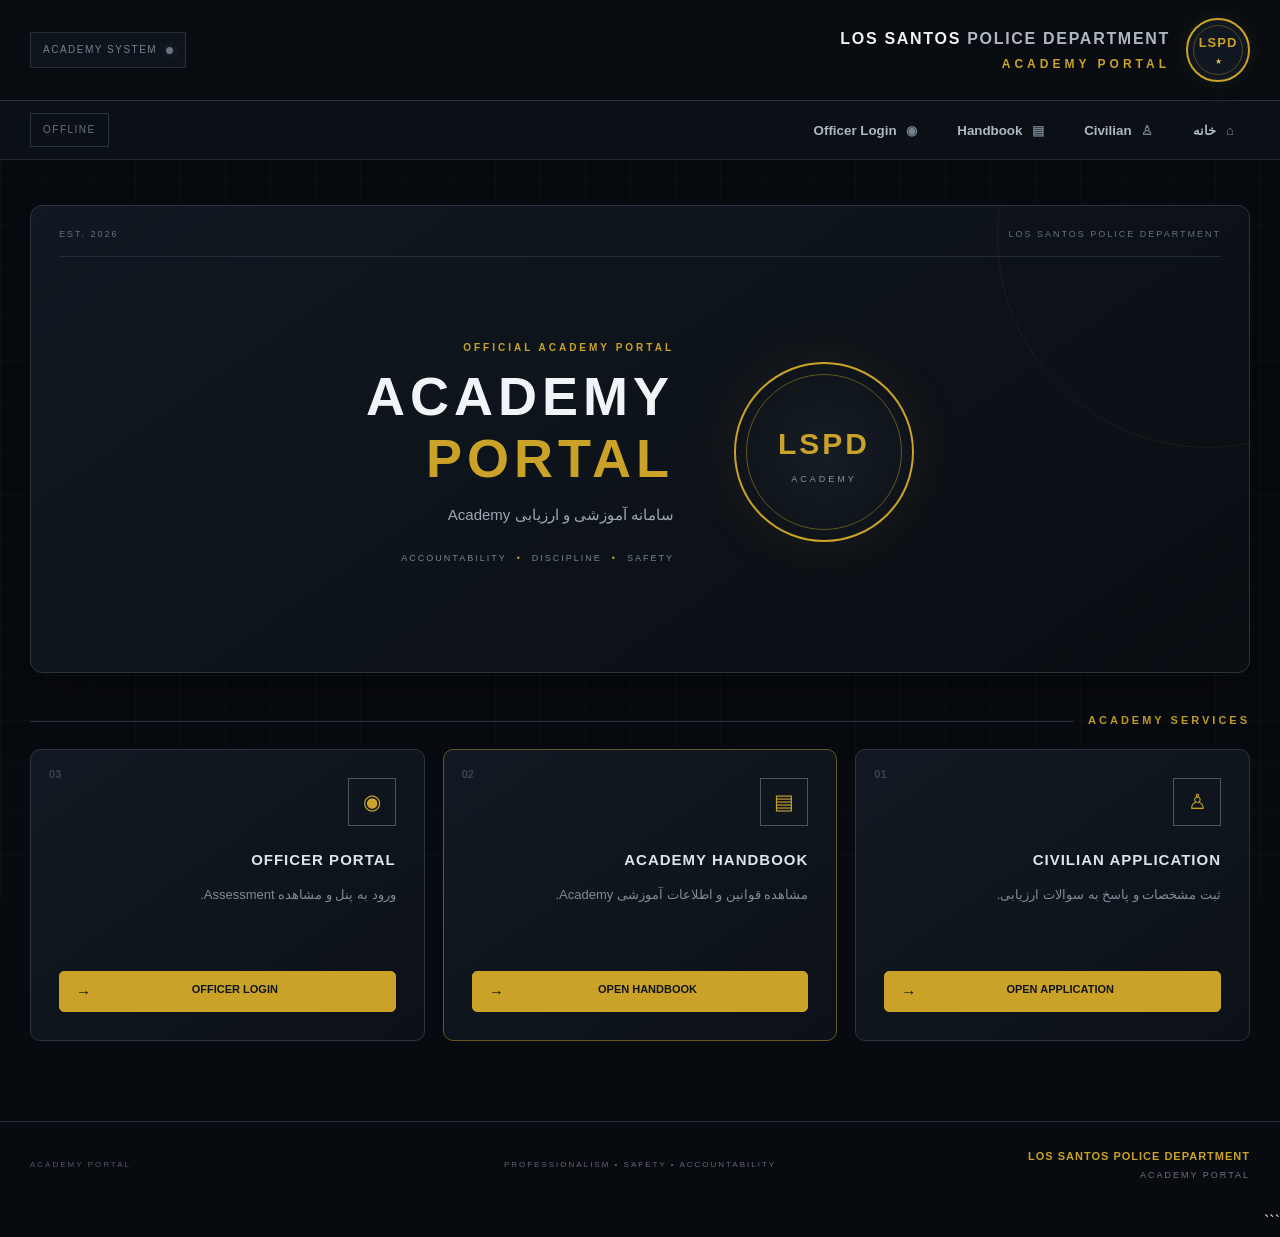
==== commit aae0c208: "Update index.html" ====
--- a/index.html
+++ b/index.html
@@ -2,43 +2,29 @@
 <html lang="fa" dir="rtl">
 
 <head>
-
     <meta charset="UTF-8">
 
     <meta
         name="viewport"
-        content="width=device-width, initial-scale=1.0">
+        content="width=device-width, initial-scale=1.0"
+    >
 
     <meta
         name="description"
-        content="LSPD Firearms Academy">
-
-    <title>LSPD | Firearms Academy</title>
+        content="LSPD Academy Portal"
+    >
+
+    <title>LSPD | Academy Portal</title>
 
     <link
         rel="stylesheet"
-        href="./style.css">
-
+        href="./style.css"
+    >
 </head>
 
-
 <body>
 
-
-<!-- =====================================================
-     BACKGROUND
-===================================================== -->
-
 <div class="background-grid"></div>
-
-<div class="background-glow glow-one"></div>
-<div class="background-glow glow-two"></div>
-
-
-
-<!-- =====================================================
-     HEADER
-===================================================== -->
 
 <header class="main-header">
 
@@ -58,20 +44,17 @@
                     <span>POLICE DEPARTMENT</span>
                 </h1>
 
-                <p>FIREARMS ACADEMY</p>
-
-            </div>
-
-        </div>
-
+                <p>ACADEMY PORTAL</p>
+
+            </div>
+
+        </div>
 
         <div class="header-status">
 
             <span class="status-dot"></span>
 
-            <span>
-                ACADEMY SYSTEM
-            </span>
+            <span>ACADEMY SYSTEM</span>
 
         </div>
 
@@ -80,57 +63,36 @@
 </header>
 
 
-
-<!-- =====================================================
-     NAVIGATION
-===================================================== -->
-
 <nav class="navigation">
 
     <div class="nav-inner">
 
-        <button
-            type="button"
-            class="nav-button"
-            data-page="home">
+        <button type="button" data-page="home">
             <span>⌂</span>
             خانه
         </button>
 
-
-        <button
-            type="button"
-            class="nav-button"
-            data-page="civilian">
+        <button type="button" data-page="civilian">
             <span>♙</span>
             Civilian
         </button>
 
-
-        <button
-            type="button"
-            class="nav-button"
-            data-page="handbook">
+        <button type="button" data-page="handbook">
             <span>▤</span>
             Handbook
         </button>
 
-
-        <button
-            type="button"
-            class="nav-button"
-            data-page="login">
+        <button type="button" data-page="login">
             <span>◉</span>
             Officer Login
         </button>
 
-
         <div class="nav-line"></div>
-
 
         <div
             id="navOfficerStatus"
-            class="nav-officer-status">
+            class="nav-officer-status"
+        >
             OFFLINE
         </div>
 
@@ -139,23 +101,15 @@
 </nav>
 
 
-
-<!-- =====================================================
-     MAIN
-===================================================== -->
-
 <main class="main-container">
 
 
-
-<!-- =====================================================
-     HOME
-===================================================== -->
+<!-- HOME -->
 
 <section
     id="home"
-    class="page-section active">
-
+    class="page-section active"
+>
 
     <div class="hero-panel">
 
@@ -171,17 +125,12 @@
 
         </div>
 
-
         <div class="hero-content">
 
             <div class="hero-badge">
-
                 <span>LSPD</span>
-
-                <small>FIREARMS</small>
-
-            </div>
-
+                <small>ACADEMY</small>
+            </div>
 
             <div class="hero-text">
 
@@ -190,14 +139,13 @@
                 </div>
 
                 <h2>
-                    FIREARMS
-                    <strong>ACADEMY</strong>
+                    ACADEMY
+                    <strong>PORTAL</strong>
                 </h2>
 
                 <p>
-                    سامانه آموزشی و ارزیابی Firearms Division
+                    سامانه آموزشی و ارزیابی Academy
                 </p>
-
 
                 <div class="hero-values">
 
@@ -213,19 +161,7 @@
 
         </div>
 
-
-        <div class="hero-bottom-line">
-
-            <span>PROFESSIONALISM</span>
-            <span>•</span>
-            <span>SAFETY</span>
-            <span>•</span>
-            <span>ACCOUNTABILITY</span>
-
-        </div>
-
-    </div>
-
+    </div>
 
 
     <div class="section-title">
@@ -237,149 +173,87 @@
     </div>
 
 
-
     <div class="cards">
 
-
         <article class="menu-card">
 
-            <div class="card-number">
-                01
-            </div>
-
-            <div class="card-icon">
-                ♙
-            </div>
-
-            <h3>
-                CIVILIAN APPLICATION
-            </h3>
+            <div class="card-number">01</div>
+
+            <div class="card-icon">♙</div>
+
+            <h3>CIVILIAN APPLICATION</h3>
 
             <p>
-                ثبت درخواست، مشخصات متقاضی و پاسخ به
-                سوالات ارزیابی Civilian.
+                ثبت مشخصات و پاسخ به سوالات ارزیابی.
             </p>
 
             <button
                 type="button"
-                class="primary-button"
-                data-page="civilian">
-
+                data-page="civilian"
+            >
                 OPEN APPLICATION
-
                 <span>→</span>
-
             </button>
 
         </article>
 
 
-
         <article class="menu-card featured-card">
 
-            <div class="card-number">
-                02
-            </div>
-
-            <div class="card-icon">
-                ▤
-            </div>
-
-            <h3>
-                FIREARMS HANDBOOK
-            </h3>
+            <div class="card-number">02</div>
+
+            <div class="card-icon">▤</div>
+
+            <h3>ACADEMY HANDBOOK</h3>
 
             <p>
-                مطالعه قوانین، Authorization، Training،
-                Safety و استانداردهای Firearms Division.
+                مشاهده قوانین و اطلاعات آموزشی Academy.
             </p>
 
             <button
                 type="button"
-                class="primary-button"
-                data-page="handbook">
-
+                data-page="handbook"
+            >
                 OPEN HANDBOOK
-
                 <span>→</span>
-
             </button>
 
         </article>
 
 
-
         <article class="menu-card">
 
-            <div class="card-number">
-                03
-            </div>
-
-            <div class="card-icon">
-                ◉
-            </div>
-
-            <h3>
-                OFFICER PORTAL
-            </h3>
+            <div class="card-number">03</div>
+
+            <div class="card-icon">◉</div>
+
+            <h3>OFFICER PORTAL</h3>
 
             <p>
-                ورود Officer و انجام Academy Assessment.
+                ورود به پنل و مشاهده Assessment.
             </p>
 
             <button
                 type="button"
-                class="primary-button"
-                data-page="login">
-
+                data-page="login"
+            >
                 OFFICER LOGIN
-
                 <span>→</span>
-
             </button>
 
         </article>
 
     </div>
 
-
-
-    <div class="quick-info">
-
-        <div>
-            <strong>20+</strong>
-            <span>Handbook Sections</span>
-        </div>
-
-        <div>
-            <strong>20</strong>
-            <span>Officer Questions</span>
-        </div>
-
-        <div>
-            <strong>80%</strong>
-            <span>Passing Score</span>
-        </div>
-
-        <div>
-            <strong>24/7</strong>
-            <span>Academy Portal</span>
-        </div>
-
-    </div>
-
 </section>
 
 
-
-<!-- =====================================================
-     CIVILIAN
-===================================================== -->
+<!-- CIVILIAN -->
 
 <section
     id="civilian"
-    class="page-section">
-
+    class="page-section"
+>
 
     <div class="page-heading">
 
@@ -389,16 +263,13 @@
                 APPLICATION / 01
             </span>
 
-            <h2>
-                CIVILIAN APPLICATION
-            </h2>
+            <h2>CIVILIAN APPLICATION</h2>
 
             <p>
-                فرم درخواست و ارزیابی متقاضی
+                فرم درخواست و ارزیابی
             </p>
 
         </div>
-
 
         <div class="heading-badge">
             CIVILIAN
@@ -407,73 +278,51 @@
     </div>
 
 
-
     <div class="form-panel">
-
 
         <div class="form-section-title">
             APPLICANT INFORMATION
         </div>
 
-
         <div class="form-grid">
 
-
             <label>
 
-                <span>
-                    نام متقاضی
-                </span>
+                <span>نام متقاضی</span>
 
                 <input
                     type="text"
                     id="civilianName"
                     placeholder="نام و نام خانوادگی"
-                    autocomplete="name">
+                >
 
             </label>
 
 
             <label>
 
-                <span>
-                    Examiner
-                </span>
+                <span>Examiner</span>
 
                 <input
                     type="text"
                     id="civilianExaminer"
-                    placeholder="نام Examiner">
+                    placeholder="نام Examiner"
+                >
 
             </label>
 
 
             <label>
 
-                <span>
-                    تاریخ
-                </span>
+                <span>تاریخ</span>
 
                 <input
                     type="date"
-                    id="civilianDate">
+                    id="civilianDate"
+                >
 
             </label>
 
-
-            <label>
-
-                <span>
-                    وضعیت درخواست
-                </span>
-
-                <input
-                    type="text"
-                    value="PENDING"
-                    readonly>
-
-            </label>
-
         </div>
 
 
@@ -481,27 +330,27 @@
 
 
         <div class="form-section-title">
-            CIVILIAN EVALUATION
-        </div>
-
-
-        <div
-            id="civilianQuestions"
-            class="civilian-questions">
-
+            EVALUATION
+        </div>
+
+
+        <div id="civilianQuestions">
 
             <div class="open-question">
 
-                <div class="question-number">01</div>
+                <div class="question-number">
+                    01
+                </div>
 
                 <div class="question-body">
 
                     <p>
-                        دلیل شما برای درخواست Permit چیست؟
+                        چرا می‌خواهید در Academy شرکت کنید؟
                     </p>
 
                     <textarea
-                        placeholder="پاسخ متقاضی..."></textarea>
+                        placeholder="پاسخ..."
+                    ></textarea>
 
                 </div>
 
@@ -510,16 +359,19 @@
 
             <div class="open-question">
 
-                <div class="question-number">02</div>
+                <div class="question-number">
+                    02
+                </div>
 
                 <div class="question-body">
 
                     <p>
-                        مسئولیت‌های یک دارنده Permit را چگونه تعریف می‌کنید؟
+                        مسئولیت‌پذیری در یک محیط آموزشی یعنی چه؟
                     </p>
 
                     <textarea
-                        placeholder="پاسخ متقاضی..."></textarea>
+                        placeholder="پاسخ..."
+                    ></textarea>
 
                 </div>
 
@@ -528,330 +380,26 @@
 
             <div class="open-question">
 
-                <div class="question-number">03</div>
+                <div class="question-number">
+                    03
+                </div>
 
                 <div class="question-body">
 
                     <p>
-                        اگر شرایط دریافت Permit را دیگر نداشته باشید چه اقدامی می‌کنید؟
+                        در یک موقعیت پرتنش چگونه رفتار حرفه‌ای
+                        خود را حفظ می‌کنید؟
                     </p>
 
                     <textarea
-                        placeholder="پاسخ متقاضی..."></textarea>
+                        placeholder="پاسخ..."
+                    ></textarea>
 
                 </div>
 
             </div>
 
-
-            <div class="open-question">
-
-                <div class="question-number">04</div>
-
-                <div class="question-body">
-
-                    <p>
-                        اگر Permit شما تعلیق شود، چه واکنشی نشان می‌دهید؟
-                    </p>
-
-                    <textarea
-                        placeholder="پاسخ متقاضی..."></textarea>
-
-                </div>
-
-            </div>
-
-
-            <div class="open-question">
-
-                <div class="question-number">05</div>
-
-                <div class="question-body">
-
-                    <p>
-                        چه شرایطی می‌تواند یک موقعیت عادی را به یک موقعیت خطرناک تبدیل کند؟
-                    </p>
-
-                    <textarea
-                        placeholder="پاسخ متقاضی..."></textarea>
-
-                </div>
-
-            </div>
-
-
-            <div class="open-question">
-
-                <div class="question-number">06</div>
-
-                <div class="question-body">
-
-                    <p>
-                        برای جلوگیری از تشدید یک موقعیت تنش‌زا چه تصمیمی می‌گیرید؟
-                    </p>
-
-                    <textarea
-                        placeholder="پاسخ متقاضی..."></textarea>
-
-                </div>
-
-            </div>
-
-
-            <div class="open-question">
-
-                <div class="question-number">07</div>
-
-                <div class="question-body">
-
-                    <p>
-                        اگر فرد مقابل عصبانی باشد چگونه شرایط را آرام می‌کنید؟
-                    </p>
-
-                    <textarea
-                        placeholder="پاسخ متقاضی..."></textarea>
-
-                </div>
-
-            </div>
-
-
-            <div class="open-question">
-
-                <div class="question-number">08</div>
-
-                <div class="question-body">
-
-                    <p>
-                        اگر شخص دیگری از شما بخواهد Permit شما را در اختیارش قرار دهید چه می‌کنید؟
-                    </p>
-
-                    <textarea
-                        placeholder="پاسخ متقاضی..."></textarea>
-
-                </div>
-
-            </div>
-
-
-            <div class="open-question">
-
-                <div class="question-number">09</div>
-
-                <div class="question-body">
-
-                    <p>
-                        اگر شاهد رفتار غیرقانونی مرتبط با Permit باشید چه اقدامی انجام می‌دهید؟
-                    </p>
-
-                    <textarea
-                        placeholder="پاسخ متقاضی..."></textarea>
-
-                </div>
-
-            </div>
-
-
-            <div class="open-question">
-
-                <div class="question-number">10</div>
-
-                <div class="question-body">
-
-                    <p>
-                        اگر دوست یا عضو خانواده بخواهد از Permit شما استفاده کند چه پاسخی می‌دهید؟
-                    </p>
-
-                    <textarea
-                        placeholder="پاسخ متقاضی..."></textarea>
-
-                </div>
-
-            </div>
-
-
-            <div class="open-question">
-
-                <div class="question-number">11</div>
-
-                <div class="question-body">
-
-                    <p>
-                        اگر درباره اعتبار Permit خود مطمئن نباشید از چه کسی سؤال می‌کنید؟
-                    </p>
-
-                    <textarea
-                        placeholder="پاسخ متقاضی..."></textarea>
-
-                </div>
-
-            </div>
-
-
-            <div class="open-question">
-
-                <div class="question-number">12</div>
-
-                <div class="question-body">
-
-                    <p>
-                        اگر در یک مکان عمومی شرایط خطرناک شود اولویت شما چیست؟
-                    </p>
-
-                    <textarea
-                        placeholder="پاسخ متقاضی..."></textarea>
-
-                </div>
-
-            </div>
-
-
-            <div class="open-question">
-
-                <div class="question-number">13</div>
-
-                <div class="question-body">
-
-                    <p>
-                        تفاوت بین داشتن Permit و داشتن اختیار نامحدود چیست؟
-                    </p>
-
-                    <textarea
-                        placeholder="پاسخ متقاضی..."></textarea>
-
-                </div>
-
-            </div>
-
-
-            <div class="open-question">
-
-                <div class="question-number">14</div>
-
-                <div class="question-body">
-
-                    <p>
-                        چرا دارنده Permit باید مسئولیت‌پذیر باشد؟
-                    </p>
-
-                    <textarea
-                        placeholder="پاسخ متقاضی..."></textarea>
-
-                </div>
-
-            </div>
-
-
-            <div class="open-question">
-
-                <div class="question-number">15</div>
-
-                <div class="question-body">
-
-                    <p>
-                        اگر شخص دیگری عمداً سعی کند شما را وارد درگیری کند چه رویکردی دارید؟
-                    </p>
-
-                    <textarea
-                        placeholder="پاسخ متقاضی..."></textarea>
-
-                </div>
-
-            </div>
-
-
-            <div class="open-question">
-
-                <div class="question-number">16</div>
-
-                <div class="question-body">
-
-                    <p>
-                        اگر متوجه شوید تصمیمی که گرفته‌اید اشتباه بوده چه کاری انجام می‌دهید؟
-                    </p>
-
-                    <textarea
-                        placeholder="پاسخ متقاضی..."></textarea>
-
-                </div>
-
-            </div>
-
-
-            <div class="open-question">
-
-                <div class="question-number">17</div>
-
-                <div class="question-body">
-
-                    <p>
-                        آیا داشتن Permit به معنی استفاده از آن در هر شرایطی است؟ چرا؟
-                    </p>
-
-                    <textarea
-                        placeholder="پاسخ متقاضی..."></textarea>
-
-                </div>
-
-            </div>
-
-
-            <div class="open-question">
-
-                <div class="question-number">18</div>
-
-                <div class="question-body">
-
-                    <p>
-                        چه چیزی باعث می‌شود LSPD به یک دارنده Permit اعتماد کند؟
-                    </p>
-
-                    <textarea
-                        placeholder="پاسخ متقاضی..."></textarea>
-
-                </div>
-
-            </div>
-
-
-            <div class="open-question">
-
-                <div class="question-number">19</div>
-
-                <div class="question-body">
-
-                    <p>
-                        آیا حاضرید در صورت نقض قوانین، Permit شما بررسی یا تعلیق شود؟
-                    </p>
-
-                    <textarea
-                        placeholder="پاسخ متقاضی..."></textarea>
-
-                </div>
-
-            </div>
-
-
-            <div class="open-question">
-
-                <div class="question-number">20</div>
-
-                <div class="question-body">
-
-                    <p>
-                        از نظر شما مهم‌ترین اصل برای یک دارنده Permit چیست؟
-                    </p>
-
-                    <textarea
-                        placeholder="پاسخ متقاضی..."></textarea>
-
-                </div>
-
-            </div>
-
-
-        </div>
-
+        </div>
 
 
         <div class="form-actions">
@@ -859,21 +407,19 @@
             <button
                 type="button"
                 class="primary-button"
-                id="civilianSubmit">
-
+                id="civilianSubmit"
+            >
                 SUBMIT APPLICATION
                 <span>→</span>
-
             </button>
 
 
             <button
                 type="button"
                 class="secondary-button"
-                data-page="home">
-
+                data-page="home"
+            >
                 بازگشت
-
             </button>
 
         </div>
@@ -881,23 +427,20 @@
 
         <div
             id="civilianResult"
-            class="result-box">
-        </div>
+            class="result-box"
+        ></div>
 
     </div>
 
 </section>
 
 
-
-<!-- =====================================================
-     HANDBOOK
-===================================================== -->
+<!-- HANDBOOK -->
 
 <section
     id="handbook"
-    class="page-section">
-
+    class="page-section"
+>
 
     <div class="page-heading">
 
@@ -907,36 +450,19 @@
                 REFERENCE / 02
             </span>
 
-            <h2>
-                FIREARMS HANDBOOK
-            </h2>
+            <h2>ACADEMY HANDBOOK</h2>
 
             <p>
-                قوانین و استانداردهای LSPD Firearms Academy
+                برای مشاهده هر بخش روی عنوان کلیک کنید.
             </p>
 
         </div>
-
 
         <div class="heading-badge">
             HANDBOOK
         </div>
 
     </div>
-
-
-
-    <div class="handbook-intro">
-
-        <strong>NOTICE</strong>
-
-        <p>
-            برای مطالعه هر بخش روی عنوان آن کلیک کنید.
-            اطلاعات این Handbook برای محیط Roleplay طراحی شده است.
-        </p>
-
-    </div>
-
 
 
     <div class="handbook-container">
@@ -953,18 +479,13 @@
             <div class="handbook-content">
 
                 <p>
-                    Firearms Academy با هدف ایجاد استاندارد
-                    مشخص برای آموزش، مسئولیت‌پذیری،
-                    Professionalism و Safety در Firearms Division ایجاد شده است.
+                    هدف Academy ایجاد استاندارد مشخص
+                    برای آموزش، مسئولیت‌پذیری،
+                    Professionalism و Safety است.
                 </p>
 
-                <p>
-                    هر Officer باید قبل از دریافت Authorization
-                    مربوطه، قوانین Handbook و Trainingهای لازم را مطالعه کرده باشد.
-                </p>
-
                 <div class="info-box">
-                    Professionalism • Safety • Accountability
+                    PROFESSIONALISM • SAFETY • ACCOUNTABILITY
                 </div>
 
             </div>
@@ -983,22 +504,19 @@
             <div class="handbook-content">
 
                 <p>
-                    Chain of Command مسیر رسمی انتقال دستور،
-                    گزارش مشکل و رسیدگی به مسائل داخلی Department است.
+                    مسائل داخلی باید از مسیر رسمی
+                    Chain of Command پیگیری شوند.
                 </p>
 
                 <ol>
+
                     <li>Head of Department</li>
                     <li>Deputy / Assistant</li>
-                    <li>Firearms Instructor</li>
+                    <li>Instructor</li>
                     <li>Senior Officer</li>
                     <li>Officer</li>
+
                 </ol>
-
-                <p>
-                    Officer باید برای مسائل داخلی از مسیر مناسب
-                    Chain of Command استفاده کند.
-                </p>
 
             </div>
 
@@ -1009,27 +527,20 @@
 
             <h3>
                 <span>03</span>
-                OFFICER RESPONSIBILITIES
+                RESPONSIBILITIES
                 <b>+</b>
             </h3>
 
             <div class="handbook-content">
 
-                <p>
-                    هر Officer مسئول رفتار، تصمیمات و Equipment
-                    تحت اختیار خود است.
-                </p>
-
                 <ul>
-                    <li>رعایت Server Rules</li>
-                    <li>رعایت Department Rules</li>
-                    <li>رعایت Firearms Policy</li>
+
+                    <li>رعایت قوانین</li>
                     <li>رعایت Chain of Command</li>
-                    <li>رعایت Training Requirements</li>
-                    <li>حفظ Professionalism</li>
-                    <li>گزارش Incidentهای مهم</li>
-                    <li>نگهداری صحیح Equipment</li>
-                    <li>پذیرش Accountability</li>
+                    <li>رفتار حرفه‌ای</li>
+                    <li>گزارش موارد مهم</li>
+                    <li>پذیرش مسئولیت تصمیمات</li>
+
                 </ul>
 
             </div>
@@ -1046,11 +557,6 @@
             </h3>
 
             <div class="handbook-content">
-
-                <p>
-                    Officer باید در تمام فعالیت‌های Department
-                    رفتاری حرفه‌ای، محترمانه و مسئولانه داشته باشد.
-                </p>
 
                 <div class="standard-grid">
 
@@ -1072,338 +578,25 @@
 
             <h3>
                 <span>05</span>
-                WEAPON AUTHORIZATION
+                TRAINING
                 <b>+</b>
             </h3>
 
             <div class="handbook-content">
 
                 <p>
-                    دسترسی به Equipment بر اساس Rank،
-                    Training و Authorization تعیین می‌شود.
+                    دسترسی به بخش‌های آموزشی و ارزیابی
+                    باید مطابق سطح دسترسی و Training باشد.
                 </p>
 
-                <h4>LEVEL 0 — NO AUTHORIZATION</h4>
-
-                <p>
-                    Officer فاقد Authorization مربوطه است.
-                </p>
-
-                <h4>LEVEL 1 — BASIC EQUIPMENT</h4>
-
-                <p>
-                    تجهیزات پایه مورد نیاز برای وظایف معمول.
-                </p>
-
-                <h4>LEVEL 2 — PATROL AUTHORIZATION</h4>
-
-                <p>
-                    دسترسی مربوط به فعالیت‌های Patrol،
-                    مشروط به Training و Authorization لازم.
-                </p>
-
-                <h4>LEVEL 3 — SPECIAL AUTHORIZATION</h4>
-
-                <p>
-                    تجهیزات یا قابلیت‌های نیازمند Training ویژه.
-                </p>
-
-                <h4>LEVEL 4 — RESTRICTED</h4>
-
-                <p>
-                    تجهیزات محدود که فقط با Authorization مشخص قابل استفاده هستند.
-                </p>
-
-                <div class="warning-box">
-
-                    Rank به‌تنهایی به معنی دسترسی کامل نیست.
-
-                    <br><br>
-
-                    <strong>
-                        RANK + TRAINING + AUTHORIZATION
-                    </strong>
-
-                </div>
-
-            </div>
-
-        </article>
-
-
-        <article class="handbook-card">
-
-            <h3>
-                <span>06</span>
-                EQUIPMENT POLICY
-                <b>+</b>
-            </h3>
-
-            <div class="handbook-content">
-
-                <h4>Basic Equipment</h4>
-
                 <ul>
-                    <li>Radio</li>
-                    <li>Standard Duty Equipment</li>
-                    <li>Communication Equipment</li>
-                    <li>Identification Equipment</li>
-                </ul>
-
-                <h4>Equipment Rules</h4>
-
-                <ul>
-                    <li>Equipment باید مطابق Authorization باشد.</li>
-                    <li>استفاده غیرضروری مجاز نیست.</li>
-                    <li>انتقال به فرد غیرمجاز ممنوع است.</li>
-                    <li>خرابی یا Missing شدن باید گزارش شود.</li>
-                    <li>Officer مسئول Equipment تحویلی است.</li>
-                </ul>
-
-            </div>
-
-        </article>
-
-
-        <article class="handbook-card">
-
-            <h3>
-                <span>07</span>
-                FIREARMS SAFETY
-                <b>+</b>
-            </h3>
-
-            <div class="handbook-content">
-
-                <p>
-                    Safety یکی از مهم‌ترین اصول Firearms Division است.
-                </p>
-
-                <ul>
-                    <li>Equipment باید تحت کنترل Officer باشد.</li>
-                    <li>استفاده باید مطابق Server Rules باشد.</li>
-                    <li>از استفاده نمایشی خودداری شود.</li>
-                    <li>شرایط موقعیت باید ارزیابی شود.</li>
-                    <li>مشکلات Equipment باید گزارش شوند.</li>
-                    <li>Training مربوطه باید تکمیل شده باشد.</li>
-                </ul>
-
-                <div class="success-box">
-                    SAFETY FIRST
-                </div>
-
-            </div>
-
-        </article>
-
-
-        <article class="handbook-card">
-
-            <h3>
-                <span>08</span>
-                ESCALATION & DE-ESCALATION
-                <b>+</b>
-            </h3>
-
-            <div class="handbook-content">
-
-                <p>
-                    Officer باید شرایط را ارزیابی کرده و تا حد امکان
-                    از روش مناسب برای کاهش تنش استفاده کند.
-                </p>
-
-                <div class="flow-box">
-
-                    <span>COMMUNICATION</span>
-                    <i>→</i>
-                    <span>DE-ESCALATION</span>
-                    <i>→</i>
-                    <span>CONTROL</span>
-                    <i>→</i>
-                    <span>APPROPRIATE RESPONSE</span>
-
-                </div>
-
-                <p>
-                    پاسخ باید متناسب با شرایط Roleplay و قوانین Server باشد.
-                </p>
-
-            </div>
-
-        </article>
-
-
-        <article class="handbook-card">
-
-            <h3>
-                <span>09</span>
-                APPROPRIATE RESPONSE
-                <b>+</b>
-            </h3>
-
-            <div class="handbook-content">
-
-                <ul>
-                    <li>شرایط را ارزیابی کنید.</li>
-                    <li>Communication را در اولویت قرار دهید.</li>
-                    <li>از Escalation غیرضروری خودداری کنید.</li>
-                    <li>پاسخ باید متناسب با شرایط باشد.</li>
-                    <li>تصمیمات مهم باید قابل توضیح باشند.</li>
-                </ul>
-
-                <div class="warning-box">
-                    WEAPON ≠ FIRST OPTION
-                </div>
-
-            </div>
-
-        </article>
-
-
-        <article class="handbook-card">
-
-            <h3>
-                <span>10</span>
-                PATROL PROCEDURES
-                <b>+</b>
-            </h3>
-
-            <div class="handbook-content">
-
-                <h4>Before Patrol</h4>
-
-                <ul>
-                    <li>بررسی Equipment</li>
-                    <li>بررسی Radio</li>
-                    <li>بررسی Authorization</li>
-                    <li>آمادگی برای Incident Reporting</li>
-                </ul>
-
-                <h4>During Patrol</h4>
-
-                <ul>
-                    <li>رعایت Server Rules</li>
-                    <li>Communication مناسب</li>
-                    <li>Professionalism</li>
-                    <li>گزارش شرایط مهم</li>
-                </ul>
-
-            </div>
-
-        </article>
-
-
-        <article class="handbook-card">
-
-            <h3>
-                <span>11</span>
-                RADIO & COMMUNICATION
-                <b>+</b>
-            </h3>
-
-            <div class="handbook-content">
-
-                <p>
-                    Radio وسیله اصلی Communication بین Officers است.
-                </p>
-
-                <ul>
-                    <li>پیام‌ها باید واضح باشند.</li>
-                    <li>از Radio برای پیام غیرضروری استفاده نشود.</li>
-                    <li>اطلاعات مهم باید واضح منتقل شوند.</li>
-                    <li>در شرایط مهم Channel آزاد نگه داشته شود.</li>
-                    <li>Communication باید Professional باشد.</li>
-                </ul>
-
-            </div>
-
-        </article>
-
-
-        <article class="handbook-card">
-
-            <h3>
-                <span>12</span>
-                INCIDENT REPORTING
-                <b>+</b>
-            </h3>
-
-            <div class="handbook-content">
-
-                <p>
-                    Incidentهای مهم باید طبق سیستم داخلی Department ثبت و گزارش شوند.
-                </p>
-
-                <h4>گزارش شامل:</h4>
-
-                <ul>
-                    <li>Incident ID</li>
-                    <li>Officer</li>
-                    <li>Rank</li>
-                    <li>Date / Time</li>
-                    <li>Location</li>
-                    <li>Incident Type</li>
-                    <li>Description</li>
-                    <li>Persons Involved</li>
-                    <li>Evidence</li>
-                    <li>Outcome</li>
-                </ul>
-
-            </div>
-
-        </article>
-
-
-        <article class="handbook-card">
-
-            <h3>
-                <span>13</span>
-                DOCUMENTATION & EVIDENCE
-                <b>+</b>
-            </h3>
-
-            <div class="handbook-content">
-
-                <p>
-                    اطلاعات مربوط به Incident باید دقیق،
-                    قابل بررسی و منظم ثبت شوند.
-                </p>
-
-                <ul>
-                    <li>اطلاعات باید دقیق باشند.</li>
-                    <li>از اطلاعات ساختگی خودداری شود.</li>
-                    <li>زمان و Location ثبت شود.</li>
-                    <li>افراد مرتبط ثبت شوند.</li>
-                    <li>Evidence در صورت وجود ثبت شود.</li>
-                </ul>
-
-            </div>
-
-        </article>
-
-
-        <article class="handbook-card">
-
-            <h3>
-                <span>14</span>
-                TRAINING REQUIREMENTS
-                <b>+</b>
-            </h3>
-
-            <div class="handbook-content">
-
-                <p>
-                    هیچ Officer نباید بدون Training مناسب
-                    از Equipment دارای Authorization خاص استفاده کند.
-                </p>
-
-                <ul>
+
                     <li>Handbook Knowledge</li>
                     <li>Department Rules</li>
                     <li>Server Rules</li>
-                    <li>Equipment Authorization</li>
-                    <li>Officer Responsibilities</li>
+                    <li>Responsibilities</li>
                     <li>Assessment</li>
+
                 </ul>
 
             </div>
@@ -1414,24 +607,26 @@
         <article class="handbook-card">
 
             <h3>
-                <span>15</span>
-                CERTIFICATION SYSTEM
+                <span>06</span>
+                DOCUMENTATION
                 <b>+</b>
             </h3>
 
             <div class="handbook-content">
 
-                <ol>
-                    <li>مطالعه Handbook</li>
-                    <li>Training</li>
-                    <li>بررسی قوانین</li>
-                    <li>Academy Assessment</li>
-                    <li>بررسی نتیجه توسط Instructor</li>
-                </ol>
-
-                <div class="success-box">
-                    PASSING SCORE: 80%
-                </div>
+                <p>
+                    گزارش‌ها باید دقیق، قابل بررسی و منظم باشند.
+                </p>
+
+                <ul>
+
+                    <li>Date / Time</li>
+                    <li>Location</li>
+                    <li>Persons Involved</li>
+                    <li>Description</li>
+                    <li>Outcome</li>
+
+                </ul>
 
             </div>
 
@@ -1441,112 +636,22 @@
         <article class="handbook-card">
 
             <h3>
-                <span>16</span>
-                SUPERVISOR RESPONSIBILITIES
+                <span>07</span>
+                PROFESSIONAL STANDARDS
                 <b>+</b>
             </h3>
 
             <div class="handbook-content">
 
-                <ul>
-                    <li>بررسی عملکرد Officer</li>
-                    <li>بررسی Incidentهای مهم</li>
-                    <li>رسیدگی به مشکلات داخلی</li>
-                    <li>بررسی Authorization</li>
-                    <li>ارائه Guidance</li>
-                    <li>گزارش موارد مهم به Chain of Command</li>
-                </ul>
-
-            </div>
-
-        </article>
-
-
-        <article class="handbook-card">
-
-            <h3>
-                <span>17</span>
-                VIOLATIONS & DISCIPLINE
-                <b>+</b>
-            </h3>
-
-            <div class="handbook-content">
-
-                <p>
-                    نقض قوانین Firearms Division می‌تواند
-                    باعث بررسی داخلی و اقدامات انضباطی شود.
-                </p>
-
-                <ul>
-                    <li>استفاده بدون Authorization</li>
-                    <li>عدم رعایت Training</li>
-                    <li>انتقال Equipment به فرد غیرمجاز</li>
-                    <li>عدم رعایت Department Rules</li>
-                    <li>عدم رعایت Server Rules</li>
-                    <li>رفتار غیرحرفه‌ای</li>
-                    <li>عدم گزارش Incident مهم</li>
-                </ul>
-
-            </div>
-
-        </article>
-
-
-        <article class="handbook-card">
-
-            <h3>
-                <span>18</span>
-                SUSPENSION & REVOCATION
-                <b>+</b>
-            </h3>
-
-            <div class="handbook-content">
-
-                <p>
-                    در صورت نقض قوانین یا از دست دادن شرایط لازم،
-                    Authorization می‌تواند مورد بررسی قرار گیرد.
-                </p>
-
-                <ul>
-                    <li>Violation of Firearms Policy</li>
-                    <li>استفاده بدون Authorization</li>
-                    <li>عدم رعایت Training</li>
-                    <li>رفتار غیرحرفه‌ای</li>
-                    <li>تکرار تخلفات</li>
-                </ul>
-
-                <p>
-                    تصمیم نهایی طبق Chain of Command و قوانین
-                    داخلی Department انجام می‌شود.
-                </p>
-
-            </div>
-
-        </article>
-
-
-        <article class="handbook-card">
-
-            <h3>
-                <span>19</span>
-                OFFICER EVALUATION
-                <b>+</b>
-            </h3>
-
-            <div class="handbook-content">
-
-                <p>
-                    عملکرد Officer بر اساس مجموعه‌ای از
-                    معیارهای حرفه‌ای بررسی می‌شود.
-                </p>
-
                 <div class="standard-grid">
+
                     <div>RULE KNOWLEDGE</div>
-                    <div>PROFESSIONALISM</div>
                     <div>SAFETY</div>
                     <div>COMMUNICATION</div>
                     <div>DECISION MAKING</div>
                     <div>TEAMWORK</div>
+                    <div>ACCOUNTABILITY</div>
+
                 </div>
 
             </div>
@@ -1557,140 +662,109 @@
         <article class="handbook-card">
 
             <h3>
-                <span>20</span>
-                FINAL ACADEMY STANDARDS
+                <span>08</span>
+                FINAL STANDARDS
                 <b>+</b>
             </h3>
 
             <div class="handbook-content">
 
                 <p>
-                    عضویت در Firearms Division یک مسئولیت است.
-                    Officer باید همواره استانداردهای Academy را رعایت کند.
+                    عضویت در Academy یک مسئولیت است.
+                    قوانین باید مطالعه و رعایت شوند.
                 </p>
 
-                <div class="final-standard">
-
-                    <strong>PROFESSIONALISM</strong>
-                    <strong>SAFETY</strong>
-                    <strong>ACCOUNTABILITY</strong>
-
+                <div class="success-box">
+                    KNOW THE RULES • FOLLOW THE RULES
                 </div>
 
-                <div class="success-box">
-
-                    KNOW THE RULES.
-                    FOLLOW THE RULES.
-                    TAKE RESPONSIBILITY.
-
-                </div>
-
             </div>
 
         </article>
 
-
     </div>
 
 </section>
 
 
-
-<!-- =====================================================
-     LOGIN
-===================================================== -->
+<!-- LOGIN -->
 
 <section
     id="login"
-    class="page-section">
-
+    class="page-section"
+>
 
     <div class="login-wrapper">
 
-
         <div class="login-card">
-
 
             <div class="login-emblem">
                 LSPD
             </div>
-
 
             <span class="heading-label">
                 SECURE ACCESS
             </span>
 
-
-            <h2>
-                OFFICER LOGIN
-            </h2>
-
+            <h2>OFFICER LOGIN</h2>
 
             <p>
-                ورود به سامانه Officer Portal
+                ورود به Officer Portal
             </p>
 
 
             <form id="loginForm">
 
-
                 <label>
 
-                    <span>
-                        Officer Email
-                    </span>
+                    <span>Email</span>
 
                     <input
                         type="email"
                         id="officerEmail"
                         placeholder="officer@lspd.local"
                         autocomplete="username"
-                        required>
+                        required
+                    >
 
                 </label>
 
 
                 <label>
 
-                    <span>
-                        Password
-                    </span>
+                    <span>Password</span>
 
                     <input
                         type="password"
                         id="officerPassword"
-                        placeholder="••••••••"
+                        placeholder="Password"
                         autocomplete="current-password"
-                        required>
+                        required
+                    >
 
                 </label>
 
 
                 <button
                     type="submit"
-                    class="primary-button login-button">
-
+                    class="primary-button login-button"
+                >
                     AUTHENTICATE
-
                     <span>→</span>
-
                 </button>
-
 
             </form>
 
 
             <div
                 id="loginResult"
-                class="result-box">
-            </div>
+                class="result-box"
+            ></div>
 
 
             <div class="login-note">
 
-                <span>
-                    DEMO ACCESS
-                </span>
+                <span>DEMO ACCESS</span>
 
                 <small>
                     officer@lspd.local / LSPD123
@@ -1698,7 +772,6 @@
 
             </div>
 
-
         </div>
 
     </div>
@@ -1706,15 +779,12 @@
 </section>
 
 
-
-<!-- =====================================================
-     OFFICER PORTAL
-===================================================== -->
+<!-- OFFICER PORTAL -->
 
 <section
     id="officerPanelPage"
-    class="page-section">
-
+    class="page-section"
+>
 
     <div class="page-heading">
 
@@ -1724,31 +794,20 @@
                 AUTHENTICATED / 04
             </span>
 
-            <h2>
-                OFFICER PORTAL
-            </h2>
-
-            <p>
-                Academy Command Center
-            </p>
-
-        </div>
-
-
-        <div
-            id="portalStatus"
-            class="portal-status">
-
+            <h2>OFFICER PORTAL</h2>
+
+            <p>Academy Command Center</p>
+
+        </div>
+
+        <div class="portal-status">
             ● AUTHENTICATED
-
-        </div>
-
-    </div>
-
+        </div>
+
+    </div>
 
 
     <div class="portal-card">
-
 
         <div class="portal-user">
 
@@ -1756,12 +815,9 @@
                 LSPD
             </div>
 
-
             <div>
 
-                <span>
-                    LOGGED IN OFFICER
-                </span>
+                <span>LOGGED IN OFFICER</span>
 
                 <strong id="loggedOfficerEmail">
                     Officer
@@ -1772,89 +828,53 @@
         </div>
 
 
-
         <div class="portal-menu">
-
 
             <button
                 type="button"
-                class="portal-button"
-                data-page="handbook">
-
+                data-page="handbook"
+            >
                 <span>▤</span>
-
-                <strong>
-                    HANDBOOK
-                </strong>
-
-                <small>
-                    View Academy Rules
-                </small>
-
+                <strong>HANDBOOK</strong>
+                <small>View Academy Rules</small>
                 <b>→</b>
-
             </button>
-
 
 
             <button
                 type="button"
-                class="portal-button"
-                data-page="officerExam">
-
+                data-page="officerExam"
+            >
                 <span>✓</span>
-
-                <strong>
-                    OFFICER ASSESSMENT
-                </strong>
-
-                <small>
-                    Take Certification Test
-                </small>
-
+                <strong>ASSESSMENT</strong>
+                <small>Take Academy Test</small>
                 <b>→</b>
-
             </button>
-
 
 
             <button
                 type="button"
-                class="portal-button"
-                id="logoutButton">
-
+                id="logoutButton"
+            >
                 <span>×</span>
-
-                <strong>
-                    LOGOUT
-                </strong>
-
-                <small>
-                    End Officer Session
-                </small>
-
+                <strong>LOGOUT</strong>
+                <small>End Officer Session</small>
                 <b>→</b>
-
             </button>
 
-
-        </div>
-
+        </div>
 
     </div>
 
 </section>
 
 
-
-<!-- =====================================================
-     OFFICER EXAM
-===================================================== -->
+<!-- ASSESSMENT -->
 
 <section
     id="officerExam"
-    class="page-section">
-
+    class="page-section"
+>
 
     <div class="page-heading">
 
@@ -1864,16 +884,13 @@
                 CERTIFICATION / 05
             </span>
 
-            <h2>
-                OFFICER ASSESSMENT
-            </h2>
+            <h2>OFFICER ASSESSMENT</h2>
 
             <p>
-                Firearms Academy Certification Examination
+                Academy Certification Examination
             </p>
 
         </div>
-
 
         <div class="exam-score-badge">
             PASS: 80%
@@ -1882,553 +899,165 @@
     </div>
 
 
-
     <div class="exam-panel">
 
-
         <div class="exam-instructions">
 
-            <strong>
-                EXAM INSTRUCTIONS
-            </strong>
+            <strong>EXAM INSTRUCTIONS</strong>
 
             <p>
                 تمام سوالات را پاسخ دهید.
-                حداقل نمره قبولی 80 درصد است.
             </p>
 
         </div>
 
 
-
-        <div class="exam-question">
-
-            <p>
-                01. مهم‌ترین اصول Firearms Academy کدام هستند؟
-            </p>
-
-            <label>
-                <input type="radio" name="q1" value="A">
-                Speed و Power
-            </label>
-
-            <label>
-                <input type="radio" name="q1" value="B">
-                Professionalism, Safety & Accountability
-            </label>
-
-            <label>
-                <input type="radio" name="q1" value="C">
-                Rank و Authority
-            </label>
-
-        </div>
-
-
-        <div class="exam-question">
-
-            <p>
-                02. آیا Rank به تنهایی اجازه دسترسی به تمام Equipment را می‌دهد؟
-            </p>
-
-            <label>
-                <input type="radio" name="q2" value="A">
-                بله
-            </label>
-
-            <label>
-                <input type="radio" name="q2" value="B">
-                خیر
-            </label>
-
-            <label>
-                <input type="radio" name="q2" value="C">
-                همیشه
-            </label>
-
-        </div>
-
-
-        <div class="exam-question">
-
-            <p>
-                03. برای Equipment دارای Authorization چه چیزی لازم است؟
-            </p>
-
-            <label>
-                <input type="radio" name="q3" value="A">
-                فقط Rank
-            </label>
-
-            <label>
-                <input type="radio" name="q3" value="B">
-                Training و Authorization مناسب
-            </label>
-
-            <label>
-                <input type="radio" name="q3" value="C">
-                هیچ‌چیز
-            </label>
-
-        </div>
-
-
-        <div class="exam-question">
-
-            <p>
-                04. اولین رویکرد مناسب برای کاهش تنش چیست؟
-            </p>
-
-            <label>
-                <input type="radio" name="q4" value="A">
-                Escalation
-            </label>
-
-            <label>
-                <input type="radio" name="q4" value="B">
-                Communication و De-escalation
-            </label>
-
-            <label>
-                <input type="radio" name="q4" value="C">
-                نادیده گرفتن
-            </label>
-
-        </div>
-
-
-        <div class="exam-question">
-
-            <p>
-                05. Missing شدن Equipment باید چگونه مدیریت شود؟
-            </p>
-
-            <label>
-                <input type="radio" name="q5" value="A">
-                پنهان شود
-            </label>
-
-            <label>
-                <input type="radio" name="q5" value="B">
-                گزارش شود
-            </label>
-
-            <label>
-                <input type="radio" name="q5" value="C">
-                نادیده گرفته شود
-            </label>
-
-        </div>
-
-
-        <div class="exam-question">
-
-            <p>
-                06. Chain of Command چه اهمیتی دارد؟
-            </p>
-
-            <label>
-                <input type="radio" name="q6" value="A">
-                هیچ اهمیتی ندارد
-            </label>
-
-            <label>
-                <input type="radio" name="q6" value="B">
-                باید رعایت شود
-            </label>
-
-            <label>
-                <input type="radio" name="q6" value="C">
-                فقط برای Trainee است
-            </label>
-
-        </div>
-
-
-        <div class="exam-question">
-
-            <p>
-                07. حداقل نمره قبولی Assessment چند درصد است؟
-            </p>
-
-            <label>
-                <input type="radio" name="q7" value="A">
-                50%
-            </label>
-
-            <label>
-                <input type="radio" name="q7" value="B">
-                70%
-            </label>
-
-            <label>
-                <input type="radio" name="q7" value="C">
-                80%
-            </label>
-
-        </div>
-
-
-        <div class="exam-question">
-
-            <p>
-                08. آیا Officer باید Training Requirements را رعایت کند؟
-            </p>
-
-            <label>
-                <input type="radio" name="q8" value="A">
-                بله
-            </label>
-
-            <label>
-                <input type="radio" name="q8" value="B">
-                خیر
-            </label>
-
-            <label>
-                <input type="radio" name="q8" value="C">
-                فقط گاهی
-            </label>
-
-        </div>
-
-
-        <div class="exam-question">
-
-            <p>
-                09. استفاده از Equipment بدون Authorization چه وضعیتی دارد؟
-            </p>
-
-            <label>
-                <input type="radio" name="q9" value="A">
-                مجاز است
-            </label>
-
-            <label>
-                <input type="radio" name="q9" value="B">
-                مجاز نیست
-            </label>
-
-            <label>
-                <input type="radio" name="q9" value="C">
-                بستگی به Officer دارد
-            </label>
-
-        </div>
-
-
-        <div class="exam-question">
-
-            <p>
-                10. Professionalism در Department به چه معناست؟
-            </p>
-
-            <label>
-                <input type="radio" name="q10" value="A">
-                رفتار حرفه‌ای و مسئولانه
-            </label>
-
-            <label>
-                <input type="radio" name="q10" value="B">
-                استفاده از Rank
-            </label>
-
-            <label>
-                <input type="radio" name="q10" value="C">
-                نادیده گرفتن قوانین
-            </label>
-
-        </div>
-
-
-        <div class="exam-question">
-
-            <p>
-                11. Incident مهم باید چه کاری شود؟
-            </p>
-
-            <label>
-                <input type="radio" name="q11" value="A">
-                Report شود
-            </label>
-
-            <label>
-                <input type="radio" name="q11" value="B">
-                حذف شود
-            </label>
-
-            <label>
-                <input type="radio" name="q11" value="C">
-                پنهان شود
-            </label>
-
-        </div>
-
-
-        <div class="exam-question">
-
-            <p>
-                12. آیا انتقال Equipment به فرد غیرمجاز مجاز است؟
-            </p>
-
-            <label>
-                <input type="radio" name="q12" value="A">
-                بله
-            </label>
-
-            <label>
-                <input type="radio" name="q12" value="B">
-                خیر
-            </label>
-
-            <label>
-                <input type="radio" name="q12" value="C">
-                همیشه
-            </label>
-
-        </div>
-
-
-        <div class="exam-question">
-
-            <p>
-                13. کدام مورد بخشی از Code of Conduct است؟
-            </p>
-
-            <label>
-                <input type="radio" name="q13" value="A">
-                Integrity
-            </label>
-
-            <label>
-                <input type="radio" name="q13" value="B">
-                بی‌نظمی
-            </label>
-
-            <label>
-                <input type="radio" name="q13" value="C">
-                نادیده گرفتن Supervisor
-            </label>
-
-        </div>
-
-
-        <div class="exam-question">
-
-            <p>
-                14. Equipment access باید بر چه اساسی باشد؟
-            </p>
-
-            <label>
-                <input type="radio" name="q14" value="A">
-                Rank + Training + Authorization
-            </label>
-
-            <label>
-                <input type="radio" name="q14" value="B">
-                فقط Rank
-            </label>
-
-            <label>
-                <input type="radio" name="q14" value="C">
-                نظر شخصی Officer
-            </label>
-
-        </div>
-
-
-        <div class="exam-question">
-
-            <p>
-                15. Officer در صورت وجود مشکل باید از چه مسیری اقدام کند؟
-            </p>
-
-            <label>
-                <input type="radio" name="q15" value="A">
-                Chain of Command
-            </label>
-
-            <label>
-                <input type="radio" name="q15" value="B">
-                هیچ مسیری لازم نیست
-            </label>
-
-            <label>
-                <input type="radio" name="q15" value="C">
-                افراد خارج از Department
-            </label>
-
-        </div>
-
-
-        <div class="exam-question">
-
-            <p>
-                16. هدف Training چیست؟
-            </p>
-
-            <label>
-                <input type="radio" name="q16" value="A">
-                افزایش مسئولیت‌پذیری و آمادگی
-            </label>
-
-            <label>
-                <input type="radio" name="q16" value="B">
-                حذف قوانین
-            </label>
-
-            <label>
-                <input type="radio" name="q16" value="C">
-                افزایش Rank
-            </label>
-
-        </div>
-
-
-        <div class="exam-question">
-
-            <p>
-                17. آیا استفاده نمایشی یا غیرضروری از Equipment مناسب است؟
-            </p>
-
-            <label>
-                <input type="radio" name="q17" value="A">
-                بله
-            </label>
-
-            <label>
-                <input type="radio" name="q17" value="B">
-                خیر
-            </label>
-
-            <label>
-                <input type="radio" name="q17" value="C">
-                همیشه
-            </label>
-
-        </div>
-
-
-        <div class="exam-question">
-
-            <p>
-                18. Accountability به چه معناست؟
-            </p>
-
-            <label>
-                <input type="radio" name="q18" value="A">
-                پذیرش مسئولیت تصمیمات
-            </label>
-
-            <label>
-                <input type="radio" name="q18" value="B">
-                نادیده گرفتن مسئولیت
-            </label>
-
-            <label>
-                <input type="radio" name="q18" value="C">
-                انتقال مسئولیت به دیگران
-            </label>
-
-        </div>
-
-
-        <div class="exam-question">
-
-            <p>
-                19. در یک موقعیت تنش‌زا چه رویکردی مناسب‌تر است؟
-            </p>
-
-            <label>
-                <input type="radio" name="q19" value="A">
-                De-escalation و پاسخ متناسب
-            </label>
-
-            <label>
-                <input type="radio" name="q19" value="B">
-                افزایش بی‌دلیل تنش
-            </label>
-
-            <label>
-                <input type="radio" name="q19" value="C">
-                نادیده گرفتن شرایط
-            </label>
-
-        </div>
-
-
-        <div class="exam-question">
-
-            <p>
-                20. Officer در Firearms Division مسئول چه چیزی است؟
-            </p>
-
-            <label>
-                <input type="radio" name="q20" value="A">
-                فقط Rank خودش
-            </label>
-
-            <label>
-                <input type="radio" name="q20" value="B">
-                رعایت قوانین، Training و Accountability
-            </label>
-
-            <label>
-                <input type="radio" name="q20" value="C">
-                هیچ مسئولیتی ندارد
-            </label>
-
-        </div>
-
+        <div id="assessmentQuestions">
+
+            <div class="exam-question">
+
+                <p>
+                    01. Professionalism به چه معناست؟
+                </p>
+
+                <label>
+                    <input
+                        type="radio"
+                        name="q1"
+                        value="A"
+                    >
+                    رفتار حرفه‌ای و مسئولانه
+                </label>
+
+                <label>
+                    <input
+                        type="radio"
+                        name="q1"
+                        value="B"
+                    >
+                    نادیده گرفتن قوانین
+                </label>
+
+                <label>
+                    <input
+                        type="radio"
+                        name="q1"
+                        value="C"
+                    >
+                    بی‌توجهی به مسئولیت
+                </label>
+
+            </div>
+
+
+            <div class="exam-question">
+
+                <p>
+                    02. Chain of Command چه کاربردی دارد؟
+                </p>
+
+                <label>
+                    <input
+                        type="radio"
+                        name="q2"
+                        value="A"
+                    >
+                    هیچ کاربردی ندارد
+                </label>
+
+                <label>
+                    <input
+                        type="radio"
+                        name="q2"
+                        value="B"
+                    >
+                    مسیر رسمی پیگیری مسائل است
+                </label>
+
+                <label>
+                    <input
+                        type="radio"
+                        name="q2"
+                        value="C"
+                    >
+                    فقط برای ظاهر سازمان است
+                </label>
+
+            </div>
+
+
+            <div class="exam-question">
+
+                <p>
+                    03. Accountability یعنی چه؟
+                </p>
+
+                <label>
+                    <input
+                        type="radio"
+                        name="q3"
+                        value="A"
+                    >
+                    پذیرش مسئولیت تصمیمات
+                </label>
+
+                <label>
+                    <input
+                        type="radio"
+                        name="q3"
+                        value="B"
+                    >
+                    انتقال مسئولیت به دیگران
+                </label>
+
+                <label>
+                    <input
+                        type="radio"
+                        name="q3"
+                        value="C"
+                    >
+                    نادیده گرفتن اشتباه
+                </label>
+
+            </div>
+
+        </div>
 
 
         <div class="exam-actions">
-
 
             <button
                 type="button"
                 class="primary-button"
-                id="officerExamSubmit">
-
+                id="officerExamSubmit"
+            >
                 SUBMIT ASSESSMENT
-
                 <span>→</span>
-
             </button>
 
 
             <button
                 type="button"
                 class="secondary-button"
-                data-page="officerPanelPage">
-
+                data-page="officerPanelPage"
+            >
                 BACK TO PORTAL
-
             </button>
-
 
         </div>
 
 
         <div
             id="examResult"
-            class="exam-result">
-        </div>
-
+            class="exam-result"
+        ></div>
 
     </div>
 
 </section>
 
-
-
 </main>
 
-
-
-<!-- =====================================================
-     FOOTER
-===================================================== -->
 
 <footer>
 
@@ -2441,27 +1070,17 @@
             </strong>
 
             <span>
-                FIREARMS ACADEMY
+                ACADEMY PORTAL
             </span>
 
         </div>
 
-
         <div class="footer-center">
-
-            PROFESSIONALISM
-            •
-            SAFETY
-            •
-            ACCOUNTABILITY
-
-        </div>
-
+            PROFESSIONALISM • SAFETY • ACCOUNTABILITY
+        </div>
 
         <div class="footer-copy">
-
             ACADEMY PORTAL
-
         </div>
 
     </div>
@@ -2469,22 +1088,13 @@
 </footer>
 
 
-
-<!-- =====================================================
-     JAVASCRIPT
-     
-     مهم:
-     defer باعث می‌شود HTML کامل لود شود
-     و بعد script اجرا شود.
-===================================================== -->
+<!-- مهم: defer -->
 
 <script
     src="./script.js"
-    defer>
-</script>
-
+    defer
+></script>
 
 </body>
-
 </html>
 ```
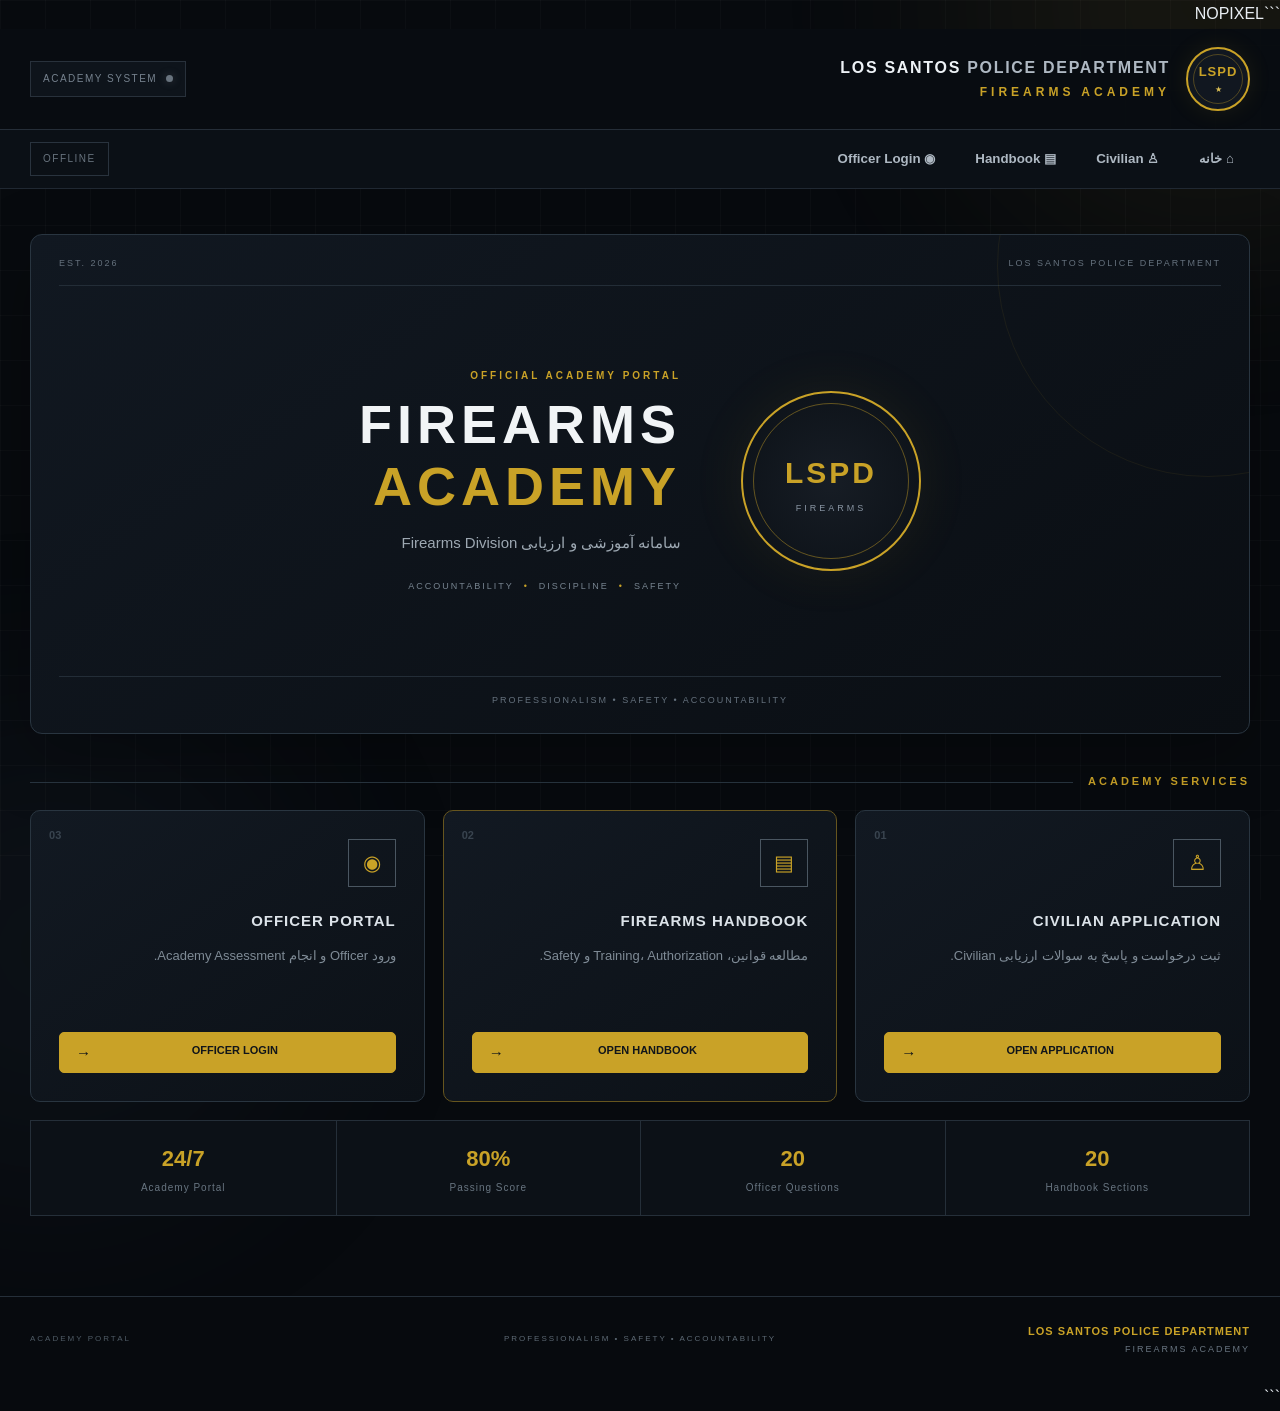
==== commit e85a5cb7: "Update index.html" ====
--- a/index.html
+++ b/index.html
@@ -1,30 +1,31 @@
+```NOPIXEL
 <!DOCTYPE html>
 <html lang="fa" dir="rtl">
 
 <head>
     <meta charset="UTF-8">
-
-    <meta
-        name="viewport"
-        content="width=device-width, initial-scale=1.0"
-    >
+    <meta name="viewport" content="width=device-width, initial-scale=1.0">
 
     <meta
         name="description"
-        content="LSPD Academy Portal"
-    >
-
-    <title>LSPD | Academy Portal</title>
-
-    <link
-        rel="stylesheet"
-        href="./style.css"
-    >
+        content="LSPD Firearms Academy">
+
+    <title>LSPD | Firearms Academy</title>
+
+    <link rel="stylesheet" href="./style.css">
+
+    <!-- خیلی مهم -->
+    <script src="./script.js" defer></script>
 </head>
 
 <body>
 
 <div class="background-grid"></div>
+<div class="background-glow glow-one"></div>
+<div class="background-glow glow-two"></div>
+
+
+<!-- ================= HEADER ================= -->
 
 <header class="main-header">
 
@@ -44,18 +45,15 @@
                     <span>POLICE DEPARTMENT</span>
                 </h1>
 
-                <p>ACADEMY PORTAL</p>
+                <p>FIREARMS ACADEMY</p>
 
             </div>
 
         </div>
 
         <div class="header-status">
-
             <span class="status-dot"></span>
-
-            <span>ACADEMY SYSTEM</span>
-
+            ACADEMY SYSTEM
         </div>
 
     </div>
@@ -63,36 +61,33 @@
 </header>
 
 
+<!-- ================= NAVIGATION ================= -->
+
 <nav class="navigation">
 
     <div class="nav-inner">
 
         <button type="button" data-page="home">
-            <span>⌂</span>
-            خانه
+            ⌂ خانه
         </button>
 
         <button type="button" data-page="civilian">
-            <span>♙</span>
-            Civilian
+            ♙ Civilian
         </button>
 
         <button type="button" data-page="handbook">
-            <span>▤</span>
-            Handbook
+            ▤ Handbook
         </button>
 
         <button type="button" data-page="login">
-            <span>◉</span>
-            Officer Login
+            ◉ Officer Login
         </button>
 
         <div class="nav-line"></div>
 
         <div
             id="navOfficerStatus"
-            class="nav-officer-status"
-        >
+            class="nav-officer-status">
             OFFLINE
         </div>
 
@@ -104,12 +99,11 @@
 <main class="main-container">
 
 
-<!-- HOME -->
+<!-- ================= HOME ================= -->
 
 <section
     id="home"
-    class="page-section active"
->
+    class="page-section active">
 
     <div class="hero-panel">
 
@@ -128,8 +122,11 @@
         <div class="hero-content">
 
             <div class="hero-badge">
+
                 <span>LSPD</span>
-                <small>ACADEMY</small>
+
+                <small>FIREARMS</small>
+
             </div>
 
             <div class="hero-text">
@@ -139,12 +136,12 @@
                 </div>
 
                 <h2>
-                    ACADEMY
-                    <strong>PORTAL</strong>
+                    FIREARMS
+                    <strong>ACADEMY</strong>
                 </h2>
 
                 <p>
-                    سامانه آموزشی و ارزیابی Academy
+                    سامانه آموزشی و ارزیابی Firearms Division
                 </p>
 
                 <div class="hero-values">
@@ -161,6 +158,16 @@
 
         </div>
 
+        <div class="hero-bottom-line">
+
+            PROFESSIONALISM
+            •
+            SAFETY
+            •
+            ACCOUNTABILITY
+
+        </div>
+
     </div>
 
 
@@ -175,6 +182,7 @@
 
     <div class="cards">
 
+
         <article class="menu-card">
 
             <div class="card-number">01</div>
@@ -184,15 +192,16 @@
             <h3>CIVILIAN APPLICATION</h3>
 
             <p>
-                ثبت مشخصات و پاسخ به سوالات ارزیابی.
+                ثبت درخواست و پاسخ به سوالات ارزیابی Civilian.
             </p>
 
             <button
                 type="button"
-                data-page="civilian"
-            >
+                data-page="civilian">
+
                 OPEN APPLICATION
                 <span>→</span>
+
             </button>
 
         </article>
@@ -204,18 +213,19 @@
 
             <div class="card-icon">▤</div>
 
-            <h3>ACADEMY HANDBOOK</h3>
-
-            <p>
-                مشاهده قوانین و اطلاعات آموزشی Academy.
+            <h3>FIREARMS HANDBOOK</h3>
+
+            <p>
+                مطالعه قوانین، Training، Authorization و Safety.
             </p>
 
             <button
                 type="button"
-                data-page="handbook"
-            >
+                data-page="handbook">
+
                 OPEN HANDBOOK
                 <span>→</span>
+
             </button>
 
         </article>
@@ -230,30 +240,56 @@
             <h3>OFFICER PORTAL</h3>
 
             <p>
-                ورود به پنل و مشاهده Assessment.
+                ورود Officer و انجام Academy Assessment.
             </p>
 
             <button
                 type="button"
-                data-page="login"
-            >
+                data-page="login">
+
                 OFFICER LOGIN
                 <span>→</span>
+
             </button>
 
         </article>
 
+
     </div>
 
+
+    <div class="quick-info">
+
+        <div>
+            <strong>20</strong>
+            <span>Handbook Sections</span>
+        </div>
+
+        <div>
+            <strong>20</strong>
+            <span>Officer Questions</span>
+        </div>
+
+        <div>
+            <strong>80%</strong>
+            <span>Passing Score</span>
+        </div>
+
+        <div>
+            <strong>24/7</strong>
+            <span>Academy Portal</span>
+        </div>
+
+    </div>
+
 </section>
 
 
-<!-- CIVILIAN -->
+<!-- ================= CIVILIAN ================= -->
 
 <section
     id="civilian"
-    class="page-section"
->
+    class="page-section">
 
     <div class="page-heading">
 
@@ -266,7 +302,7 @@
             <h2>CIVILIAN APPLICATION</h2>
 
             <p>
-                فرم درخواست و ارزیابی
+                فرم درخواست و ارزیابی متقاضی
             </p>
 
         </div>
@@ -283,6 +319,7 @@
         <div class="form-section-title">
             APPLICANT INFORMATION
         </div>
+
 
         <div class="form-grid">
 
@@ -293,8 +330,7 @@
                 <input
                     type="text"
                     id="civilianName"
-                    placeholder="نام و نام خانوادگی"
-                >
+                    placeholder="نام و نام خانوادگی">
 
             </label>
 
@@ -306,8 +342,7 @@
                 <input
                     type="text"
                     id="civilianExaminer"
-                    placeholder="نام Examiner"
-                >
+                    placeholder="نام Examiner">
 
             </label>
 
@@ -318,8 +353,19 @@
 
                 <input
                     type="date"
-                    id="civilianDate"
-                >
+                    id="civilianDate">
+
+            </label>
+
+
+            <label>
+
+                <span>وضعیت</span>
+
+                <input
+                    type="text"
+                    value="PENDING"
+                    readonly>
 
             </label>
 
@@ -330,74 +376,193 @@
 
 
         <div class="form-section-title">
-            EVALUATION
-        </div>
-
-
-        <div id="civilianQuestions">
+            CIVILIAN EVALUATION
+        </div>
+
+
+        <div id="civilianQuestions"
+             class="civilian-questions">
+
 
             <div class="open-question">
-
-                <div class="question-number">
-                    01
-                </div>
-
+                <div class="question-number">01</div>
                 <div class="question-body">
-
-                    <p>
-                        چرا می‌خواهید در Academy شرکت کنید؟
-                    </p>
-
-                    <textarea
-                        placeholder="پاسخ..."
-                    ></textarea>
-
-                </div>
-
+                    <p>دلیل شما برای درخواست Permit چیست؟</p>
+                    <textarea placeholder="پاسخ متقاضی..."></textarea>
+                </div>
             </div>
 
 
             <div class="open-question">
-
-                <div class="question-number">
-                    02
-                </div>
-
+                <div class="question-number">02</div>
                 <div class="question-body">
-
-                    <p>
-                        مسئولیت‌پذیری در یک محیط آموزشی یعنی چه؟
-                    </p>
-
-                    <textarea
-                        placeholder="پاسخ..."
-                    ></textarea>
-
-                </div>
-
+                    <p>مسئولیت‌های یک دارنده Permit را چگونه تعریف می‌کنید؟</p>
+                    <textarea placeholder="پاسخ متقاضی..."></textarea>
+                </div>
             </div>
 
 
             <div class="open-question">
-
-                <div class="question-number">
-                    03
-                </div>
-
+                <div class="question-number">03</div>
                 <div class="question-body">
-
-                    <p>
-                        در یک موقعیت پرتنش چگونه رفتار حرفه‌ای
-                        خود را حفظ می‌کنید؟
-                    </p>
-
-                    <textarea
-                        placeholder="پاسخ..."
-                    ></textarea>
-
-                </div>
-
-            </div>
+                    <p>اگر شرایط دریافت Permit را دیگر نداشته باشید چه می‌کنید؟</p>
+                    <textarea placeholder="پاسخ متقاضی..."></textarea>
+                </div>
+            </div>
+
+
+            <div class="open-question">
+                <div class="question-number">04</div>
+                <div class="question-body">
+                    <p>اگر Permit شما تعلیق شود چه واکنشی نشان می‌دهید؟</p>
+                    <textarea placeholder="پاسخ متقاضی..."></textarea>
+                </div>
+            </div>
+
+
+            <div class="open-question">
+                <div class="question-number">05</div>
+                <div class="question-body">
+                    <p>چه شرایطی می‌تواند یک موقعیت عادی را خطرناک کند؟</p>
+                    <textarea placeholder="پاسخ متقاضی..."></textarea>
+                </div>
+            </div>
+
+
+            <div class="open-question">
+                <div class="question-number">06</div>
+                <div class="question-body">
+                    <p>برای جلوگیری از تشدید یک موقعیت تنش‌زا چه می‌کنید؟</p>
+                    <textarea placeholder="پاسخ متقاضی..."></textarea>
+                </div>
+            </div>
+
+
+            <div class="open-question">
+                <div class="question-number">07</div>
+                <div class="question-body">
+                    <p>اگر فرد مقابل عصبانی باشد چگونه شرایط را آرام می‌کنید؟</p>
+                    <textarea placeholder="پاسخ متقاضی..."></textarea>
+                </div>
+            </div>
+
+
+            <div class="open-question">
+                <div class="question-number">08</div>
+                <div class="question-body">
+                    <p>اگر شخص دیگری بخواهد Permit شما را در اختیارش قرار دهید چه می‌کنید؟</p>
+                    <textarea placeholder="پاسخ متقاضی..."></textarea>
+                </div>
+            </div>
+
+
+            <div class="open-question">
+                <div class="question-number">09</div>
+                <div class="question-body">
+                    <p>اگر شاهد رفتار غیرقانونی مرتبط با Permit باشید چه می‌کنید؟</p>
+                    <textarea placeholder="پاسخ متقاضی..."></textarea>
+                </div>
+            </div>
+
+
+            <div class="open-question">
+                <div class="question-number">10</div>
+                <div class="question-body">
+                    <p>اگر دوست یا خانواده بخواهند از Permit شما استفاده کنند چه می‌گویید؟</p>
+                    <textarea placeholder="پاسخ متقاضی..."></textarea>
+                </div>
+            </div>
+
+
+            <div class="open-question">
+                <div class="question-number">11</div>
+                <div class="question-body">
+                    <p>اگر درباره اعتبار Permit مطمئن نباشید از چه کسی سؤال می‌کنید؟</p>
+                    <textarea placeholder="پاسخ متقاضی..."></textarea>
+                </div>
+            </div>
+
+
+            <div class="open-question">
+                <div class="question-number">12</div>
+                <div class="question-body">
+                    <p>اگر در مکان عمومی شرایط خطرناک شود اولویت شما چیست؟</p>
+                    <textarea placeholder="پاسخ متقاضی..."></textarea>
+                </div>
+            </div>
+
+
+            <div class="open-question">
+                <div class="question-number">13</div>
+                <div class="question-body">
+                    <p>تفاوت داشتن Permit و داشتن اختیار نامحدود چیست؟</p>
+                    <textarea placeholder="پاسخ متقاضی..."></textarea>
+                </div>
+            </div>
+
+
+            <div class="open-question">
+                <div class="question-number">14</div>
+                <div class="question-body">
+                    <p>چرا دارنده Permit باید مسئولیت‌پذیر باشد؟</p>
+                    <textarea placeholder="پاسخ متقاضی..."></textarea>
+                </div>
+            </div>
+
+
+            <div class="open-question">
+                <div class="question-number">15</div>
+                <div class="question-body">
+                    <p>اگر شخصی عمداً شما را وارد درگیری کند چه رویکردی دارید؟</p>
+                    <textarea placeholder="پاسخ متقاضی..."></textarea>
+                </div>
+            </div>
+
+
+            <div class="open-question">
+                <div class="question-number">16</div>
+                <div class="question-body">
+                    <p>اگر متوجه شوید تصمیم شما اشتباه بوده چه می‌کنید؟</p>
+                    <textarea placeholder="پاسخ متقاضی..."></textarea>
+                </div>
+            </div>
+
+
+            <div class="open-question">
+                <div class="question-number">17</div>
+                <div class="question-body">
+                    <p>آیا داشتن Permit یعنی استفاده از آن در هر شرایطی؟ چرا؟</p>
+                    <textarea placeholder="پاسخ متقاضی..."></textarea>
+                </div>
+            </div>
+
+
+            <div class="open-question">
+                <div class="question-number">18</div>
+                <div class="question-body">
+                    <p>چه چیزی باعث می‌شود LSPD به دارنده Permit اعتماد کند؟</p>
+                    <textarea placeholder="پاسخ متقاضی..."></textarea>
+                </div>
+            </div>
+
+
+            <div class="open-question">
+                <div class="question-number">19</div>
+                <div class="question-body">
+                    <p>آیا حاضرید در صورت نقض قوانین Permit شما بررسی شود؟</p>
+                    <textarea placeholder="پاسخ متقاضی..."></textarea>
+                </div>
+            </div>
+
+
+            <div class="open-question">
+                <div class="question-number">20</div>
+                <div class="question-body">
+                    <p>مهم‌ترین اصل برای یک دارنده Permit چیست؟</p>
+                    <textarea placeholder="پاسخ متقاضی..."></textarea>
+                </div>
+            </div>
+
 
         </div>
 
@@ -407,19 +572,21 @@
             <button
                 type="button"
                 class="primary-button"
-                id="civilianSubmit"
-            >
+                id="civilianSubmit">
+
                 SUBMIT APPLICATION
                 <span>→</span>
+
             </button>
 
 
             <button
                 type="button"
                 class="secondary-button"
-                data-page="home"
-            >
+                data-page="home">
+
                 بازگشت
+
             </button>
 
         </div>
@@ -427,20 +594,19 @@
 
         <div
             id="civilianResult"
-            class="result-box"
-        ></div>
+            class="result-box">
+        </div>
 
     </div>
 
 </section>
 
 
-<!-- HANDBOOK -->
+<!-- ================= HANDBOOK ================= -->
 
 <section
     id="handbook"
-    class="page-section"
->
+    class="page-section">
 
     <div class="page-heading">
 
@@ -450,10 +616,10 @@
                 REFERENCE / 02
             </span>
 
-            <h2>ACADEMY HANDBOOK</h2>
-
-            <p>
-                برای مشاهده هر بخش روی عنوان کلیک کنید.
+            <h2>FIREARMS HANDBOOK</h2>
+
+            <p>
+                قوانین و استانداردهای LSPD Firearms Academy
             </p>
 
         </div>
@@ -461,6 +627,17 @@
         <div class="heading-badge">
             HANDBOOK
         </div>
+
+    </div>
+
+
+    <div class="handbook-intro">
+
+        <strong>NOTICE</strong>
+
+        <p>
+            برای مشاهده اطلاعات کامل هر بخش روی عنوان آن کلیک کنید.
+        </p>
 
     </div>
 
@@ -479,9 +656,14 @@
             <div class="handbook-content">
 
                 <p>
-                    هدف Academy ایجاد استاندارد مشخص
-                    برای آموزش، مسئولیت‌پذیری،
-                    Professionalism و Safety است.
+                    Firearms Academy با هدف ایجاد استاندارد مشخص
+                    برای آموزش، مسئولیت‌پذیری، Professionalism و
+                    Safety در Firearms Division ایجاد شده است.
+                </p>
+
+                <p>
+                    هر Officer باید قبل از دریافت Authorization
+                    قوانین Handbook و Trainingهای لازم را مطالعه کند.
                 </p>
 
                 <div class="info-box">
@@ -504,19 +686,22 @@
             <div class="handbook-content">
 
                 <p>
-                    مسائل داخلی باید از مسیر رسمی
-                    Chain of Command پیگیری شوند.
+                    Chain of Command مسیر رسمی انتقال دستور،
+                    گزارش مشکل و رسیدگی به مسائل داخلی Department است.
                 </p>
 
                 <ol>
-
                     <li>Head of Department</li>
                     <li>Deputy / Assistant</li>
-                    <li>Instructor</li>
+                    <li>Firearms Instructor</li>
                     <li>Senior Officer</li>
                     <li>Officer</li>
-
                 </ol>
+
+                <p>
+                    Officer باید برای مسائل داخلی از مسیر مناسب
+                    Chain of Command استفاده کند.
+                </p>
 
             </div>
 
@@ -527,20 +712,22 @@
 
             <h3>
                 <span>03</span>
-                RESPONSIBILITIES
+                OFFICER RESPONSIBILITIES
                 <b>+</b>
             </h3>
 
             <div class="handbook-content">
 
                 <ul>
-
-                    <li>رعایت قوانین</li>
+                    <li>رعایت Server Rules</li>
+                    <li>رعایت Department Rules</li>
+                    <li>رعایت Firearms Policy</li>
                     <li>رعایت Chain of Command</li>
-                    <li>رفتار حرفه‌ای</li>
-                    <li>گزارش موارد مهم</li>
-                    <li>پذیرش مسئولیت تصمیمات</li>
-
+                    <li>رعایت Training Requirements</li>
+                    <li>حفظ Professionalism</li>
+                    <li>گزارش Incidentهای مهم</li>
+                    <li>نگهداری صحیح Equipment</li>
+                    <li>پذیرش Accountability</li>
                 </ul>
 
             </div>
@@ -558,15 +745,18 @@
 
             <div class="handbook-content">
 
+                <p>
+                    Officer باید در تمام فعالیت‌های Department
+                    رفتاری حرفه‌ای، محترمانه و مسئولانه داشته باشد.
+                </p>
+
                 <div class="standard-grid">
-
                     <div>PROFESSIONALISM</div>
                     <div>RESPECT</div>
                     <div>DISCIPLINE</div>
                     <div>INTEGRITY</div>
                     <div>TEAMWORK</div>
                     <div>ACCOUNTABILITY</div>
-
                 </div>
 
             </div>
@@ -578,25 +768,329 @@
 
             <h3>
                 <span>05</span>
-                TRAINING
+                WEAPON AUTHORIZATION
                 <b>+</b>
             </h3>
 
             <div class="handbook-content">
 
                 <p>
-                    دسترسی به بخش‌های آموزشی و ارزیابی
-                    باید مطابق سطح دسترسی و Training باشد.
+                    دسترسی به Equipment بر اساس Rank، Training
+                    و Authorization تعیین می‌شود.
                 </p>
 
+                <h4>LEVEL 0 — NO AUTHORIZATION</h4>
+                <p>Officer فاقد Authorization مربوطه است.</p>
+
+                <h4>LEVEL 1 — BASIC EQUIPMENT</h4>
+                <p>تجهیزات پایه مورد نیاز برای وظایف معمول.</p>
+
+                <h4>LEVEL 2 — PATROL AUTHORIZATION</h4>
+                <p>
+                    دسترسی مربوط به فعالیت‌های Patrol،
+                    مشروط به Training و Authorization لازم.
+                </p>
+
+                <h4>LEVEL 3 — SPECIAL AUTHORIZATION</h4>
+                <p>
+                    تجهیزات یا قابلیت‌های نیازمند Training ویژه.
+                </p>
+
+                <h4>LEVEL 4 — RESTRICTED</h4>
+                <p>
+                    تجهیزات محدود که فقط با Authorization
+                    مشخص قابل استفاده هستند.
+                </p>
+
+                <div class="warning-box">
+
+                    Rank به‌تنهایی به معنی دسترسی کامل نیست.
+
+                    <br><br>
+
+                    <strong>
+                        RANK + TRAINING + AUTHORIZATION
+                    </strong>
+
+                </div>
+
+            </div>
+
+        </article>
+
+
+        <article class="handbook-card">
+
+            <h3>
+                <span>06</span>
+                EQUIPMENT POLICY
+                <b>+</b>
+            </h3>
+
+            <div class="handbook-content">
+
+                <h4>Basic Equipment</h4>
+
                 <ul>
-
+                    <li>Radio</li>
+                    <li>Standard Duty Equipment</li>
+                    <li>Communication Equipment</li>
+                    <li>Identification Equipment</li>
+                </ul>
+
+                <h4>Equipment Rules</h4>
+
+                <ul>
+                    <li>Equipment باید مطابق Authorization باشد.</li>
+                    <li>استفاده غیرضروری مجاز نیست.</li>
+                    <li>انتقال به فرد غیرمجاز ممنوع است.</li>
+                    <li>خرابی یا Missing شدن باید گزارش شود.</li>
+                    <li>Officer مسئول Equipment تحویلی است.</li>
+                </ul>
+
+            </div>
+
+        </article>
+
+
+        <article class="handbook-card">
+
+            <h3>
+                <span>07</span>
+                FIREARMS SAFETY
+                <b>+</b>
+            </h3>
+
+            <div class="handbook-content">
+
+                <p>
+                    Safety یکی از مهم‌ترین اصول Firearms Division است.
+                </p>
+
+                <ul>
+                    <li>Equipment باید تحت کنترل Officer باشد.</li>
+                    <li>استفاده باید مطابق Server Rules باشد.</li>
+                    <li>از استفاده نمایشی خودداری شود.</li>
+                    <li>شرایط موقعیت باید ارزیابی شود.</li>
+                    <li>مشکلات Equipment باید گزارش شوند.</li>
+                    <li>Training مربوطه باید تکمیل شده باشد.</li>
+                </ul>
+
+                <div class="success-box">
+                    SAFETY FIRST
+                </div>
+
+            </div>
+
+        </article>
+
+
+        <article class="handbook-card">
+
+            <h3>
+                <span>08</span>
+                ESCALATION & DE-ESCALATION
+                <b>+</b>
+            </h3>
+
+            <div class="handbook-content">
+
+                <p>
+                    Officer باید شرایط را ارزیابی کرده و تا حد امکان
+                    از روش مناسب برای کاهش تنش استفاده کند.
+                </p>
+
+                <div class="flow-box">
+                    <span>COMMUNICATION</span>
+                    <i>→</i>
+                    <span>DE-ESCALATION</span>
+                    <i>→</i>
+                    <span>CONTROL</span>
+                    <i>→</i>
+                    <span>APPROPRIATE RESPONSE</span>
+                </div>
+
+                <p>
+                    پاسخ باید متناسب با شرایط Roleplay و قوانین Server باشد.
+                </p>
+
+            </div>
+
+        </article>
+
+
+        <article class="handbook-card">
+
+            <h3>
+                <span>09</span>
+                APPROPRIATE RESPONSE
+                <b>+</b>
+            </h3>
+
+            <div class="handbook-content">
+
+                <ul>
+                    <li>شرایط را ارزیابی کنید.</li>
+                    <li>Communication را در اولویت قرار دهید.</li>
+                    <li>از Escalation غیرضروری خودداری کنید.</li>
+                    <li>پاسخ باید متناسب با شرایط باشد.</li>
+                    <li>تصمیمات مهم باید قابل توضیح باشند.</li>
+                </ul>
+
+                <div class="warning-box">
+                    WEAPON ≠ FIRST OPTION
+                </div>
+
+            </div>
+
+        </article>
+
+
+        <article class="handbook-card">
+
+            <h3>
+                <span>10</span>
+                PATROL PROCEDURES
+                <b>+</b>
+            </h3>
+
+            <div class="handbook-content">
+
+                <h4>Before Patrol</h4>
+
+                <ul>
+                    <li>بررسی Equipment</li>
+                    <li>بررسی Radio</li>
+                    <li>بررسی Authorization</li>
+                    <li>آمادگی برای Incident Reporting</li>
+                </ul>
+
+                <h4>During Patrol</h4>
+
+                <ul>
+                    <li>رعایت Server Rules</li>
+                    <li>Communication مناسب</li>
+                    <li>Professionalism</li>
+                    <li>گزارش شرایط مهم</li>
+                </ul>
+
+            </div>
+
+        </article>
+
+
+        <article class="handbook-card">
+
+            <h3>
+                <span>11</span>
+                RADIO & COMMUNICATION
+                <b>+</b>
+            </h3>
+
+            <div class="handbook-content">
+
+                <p>
+                    Radio وسیله اصلی Communication بین Officers است.
+                </p>
+
+                <ul>
+                    <li>پیام‌ها باید واضح باشند.</li>
+                    <li>از Radio برای پیام غیرضروری استفاده نشود.</li>
+                    <li>اطلاعات مهم باید واضح منتقل شوند.</li>
+                    <li>در شرایط مهم Channel آزاد نگه داشته شود.</li>
+                    <li>Communication باید Professional باشد.</li>
+                </ul>
+
+            </div>
+
+        </article>
+
+
+        <article class="handbook-card">
+
+            <h3>
+                <span>12</span>
+                INCIDENT REPORTING
+                <b>+</b>
+            </h3>
+
+            <div class="handbook-content">
+
+                <p>
+                    Incidentهای مهم باید طبق سیستم داخلی Department
+                    ثبت و گزارش شوند.
+                </p>
+
+                <h4>گزارش شامل:</h4>
+
+                <ul>
+                    <li>Incident ID</li>
+                    <li>Officer</li>
+                    <li>Rank</li>
+                    <li>Date / Time</li>
+                    <li>Location</li>
+                    <li>Incident Type</li>
+                    <li>Description</li>
+                    <li>Persons Involved</li>
+                    <li>Evidence</li>
+                    <li>Outcome</li>
+                </ul>
+
+            </div>
+
+        </article>
+
+
+        <article class="handbook-card">
+
+            <h3>
+                <span>13</span>
+                DOCUMENTATION & EVIDENCE
+                <b>+</b>
+            </h3>
+
+            <div class="handbook-content">
+
+                <p>
+                    اطلاعات مربوط به Incident باید دقیق،
+                    قابل بررسی و منظم ثبت شوند.
+                </p>
+
+                <ul>
+                    <li>اطلاعات باید دقیق باشند.</li>
+                    <li>از اطلاعات ساختگی خودداری شود.</li>
+                    <li>زمان و Location ثبت شود.</li>
+                    <li>افراد مرتبط ثبت شوند.</li>
+                    <li>Evidence در صورت وجود ثبت شود.</li>
+                </ul>
+
+            </div>
+
+        </article>
+
+
+        <article class="handbook-card">
+
+            <h3>
+                <span>14</span>
+                TRAINING REQUIREMENTS
+                <b>+</b>
+            </h3>
+
+            <div class="handbook-content">
+
+                <p>
+                    هیچ Officer نباید بدون Training مناسب
+                    از Equipment دارای Authorization خاص استفاده کند.
+                </p>
+
+                <ul>
                     <li>Handbook Knowledge</li>
                     <li>Department Rules</li>
                     <li>Server Rules</li>
-                    <li>Responsibilities</li>
+                    <li>Equipment Authorization</li>
+                    <li>Officer Responsibilities</li>
                     <li>Assessment</li>
-
                 </ul>
 
             </div>
@@ -607,26 +1101,24 @@
         <article class="handbook-card">
 
             <h3>
-                <span>06</span>
-                DOCUMENTATION
+                <span>15</span>
+                CERTIFICATION SYSTEM
                 <b>+</b>
             </h3>
 
             <div class="handbook-content">
 
-                <p>
-                    گزارش‌ها باید دقیق، قابل بررسی و منظم باشند.
-                </p>
-
-                <ul>
-
-                    <li>Date / Time</li>
-                    <li>Location</li>
-                    <li>Persons Involved</li>
-                    <li>Description</li>
-                    <li>Outcome</li>
-
-                </ul>
+                <ol>
+                    <li>مطالعه Handbook</li>
+                    <li>Training</li>
+                    <li>بررسی قوانین</li>
+                    <li>Academy Assessment</li>
+                    <li>بررسی نتیجه توسط Instructor</li>
+                </ol>
+
+                <div class="success-box">
+                    PASSING SCORE: 80%
+                </div>
 
             </div>
 
@@ -636,22 +1128,107 @@
         <article class="handbook-card">
 
             <h3>
-                <span>07</span>
-                PROFESSIONAL STANDARDS
+                <span>16</span>
+                SUPERVISOR RESPONSIBILITIES
                 <b>+</b>
             </h3>
 
             <div class="handbook-content">
 
+                <ul>
+                    <li>بررسی عملکرد Officer</li>
+                    <li>بررسی Incidentهای مهم</li>
+                    <li>رسیدگی به مشکلات داخلی</li>
+                    <li>بررسی Authorization</li>
+                    <li>ارائه Guidance</li>
+                    <li>گزارش موارد مهم به Chain of Command</li>
+                </ul>
+
+            </div>
+
+        </article>
+
+
+        <article class="handbook-card">
+
+            <h3>
+                <span>17</span>
+                VIOLATIONS & DISCIPLINE
+                <b>+</b>
+            </h3>
+
+            <div class="handbook-content">
+
+                <p>
+                    نقض قوانین Firearms Division می‌تواند باعث
+                    بررسی داخلی و اقدامات انضباطی شود.
+                </p>
+
+                <ul>
+                    <li>استفاده بدون Authorization</li>
+                    <li>عدم رعایت Training</li>
+                    <li>انتقال Equipment به فرد غیرمجاز</li>
+                    <li>عدم رعایت Department Rules</li>
+                    <li>عدم رعایت Server Rules</li>
+                    <li>رفتار غیرحرفه‌ای</li>
+                    <li>عدم گزارش Incident مهم</li>
+                </ul>
+
+            </div>
+
+        </article>
+
+
+        <article class="handbook-card">
+
+            <h3>
+                <span>18</span>
+                SUSPENSION & REVOCATION
+                <b>+</b>
+            </h3>
+
+            <div class="handbook-content">
+
+                <p>
+                    در صورت نقض قوانین یا از دست دادن شرایط لازم،
+                    Authorization می‌تواند مورد بررسی قرار گیرد.
+                </p>
+
+                <ul>
+                    <li>Violation of Firearms Policy</li>
+                    <li>استفاده بدون Authorization</li>
+                    <li>عدم رعایت Training</li>
+                    <li>رفتار غیرحرفه‌ای</li>
+                    <li>تکرار تخلفات</li>
+                </ul>
+
+            </div>
+
+        </article>
+
+
+        <article class="handbook-card">
+
+            <h3>
+                <span>19</span>
+                OFFICER EVALUATION
+                <b>+</b>
+            </h3>
+
+            <div class="handbook-content">
+
+                <p>
+                    عملکرد Officer بر اساس مجموعه‌ای از معیارهای
+                    حرفه‌ای بررسی می‌شود.
+                </p>
+
                 <div class="standard-grid">
-
                     <div>RULE KNOWLEDGE</div>
+                    <div>PROFESSIONALISM</div>
                     <div>SAFETY</div>
                     <div>COMMUNICATION</div>
                     <div>DECISION MAKING</div>
                     <div>TEAMWORK</div>
-                    <div>ACCOUNTABILITY</div>
-
                 </div>
 
             </div>
@@ -662,37 +1239,61 @@
         <article class="handbook-card">
 
             <h3>
-                <span>08</span>
-                FINAL STANDARDS
+                <span>20</span>
+                FINAL ACADEMY STANDARDS
                 <b>+</b>
             </h3>
 
             <div class="handbook-content">
 
                 <p>
-                    عضویت در Academy یک مسئولیت است.
-                    قوانین باید مطالعه و رعایت شوند.
+                    عضویت در Firearms Division یک مسئولیت است.
+                    Officer باید همواره استانداردهای Academy را رعایت کند.
                 </p>
 
+                <div class="final-standard">
+
+                    <strong>PROFESSIONALISM</strong>
+                    <strong>SAFETY</strong>
+                    <strong>ACCOUNTABILITY</strong>
+
+                </div>
+
                 <div class="success-box">
-                    KNOW THE RULES • FOLLOW THE RULES
-                </div>
-
-            </div>
-
-        </article>
+                    KNOW THE RULES.<br>
+                    FOLLOW THE RULES.<br>
+                    TAKE RESPONSIBILITY.
+                </div>
+
+            </div>
+
+        </article>
+
 
     </div>
 
+
+    <div class="page-bottom-actions">
+
+        <button
+            type="button"
+            class="secondary-button"
+            data-page="home">
+
+            ← بازگشت به خانه
+
+        </button>
+
+    </div>
+
 </section>
 
 
-<!-- LOGIN -->
+<!-- ================= LOGIN ================= -->
 
 <section
     id="login"
-    class="page-section"
->
+    class="page-section">
 
     <div class="login-wrapper">
 
@@ -706,10 +1307,12 @@
                 SECURE ACCESS
             </span>
 
-            <h2>OFFICER LOGIN</h2>
-
-            <p>
-                ورود به Officer Portal
+            <h2>
+                OFFICER LOGIN
+            </h2>
+
+            <p>
+                ورود به سامانه Officer Portal
             </p>
 
 
@@ -717,15 +1320,14 @@
 
                 <label>
 
-                    <span>Email</span>
+                    <span>Officer Email</span>
 
                     <input
                         type="email"
                         id="officerEmail"
                         placeholder="officer@lspd.local"
                         autocomplete="username"
-                        required
-                    >
+                        required>
 
                 </label>
 
@@ -739,18 +1341,19 @@
                         id="officerPassword"
                         placeholder="Password"
                         autocomplete="current-password"
-                        required
-                    >
+                        required>
 
                 </label>
 
 
                 <button
                     type="submit"
-                    class="primary-button login-button"
-                >
+                    class="primary-button login-button">
+
                     AUTHENTICATE
+
                     <span>→</span>
+
                 </button>
 
             </form>
@@ -758,8 +1361,8 @@
 
             <div
                 id="loginResult"
-                class="result-box"
-            ></div>
+                class="result-box">
+            </div>
 
 
             <div class="login-note">
@@ -779,12 +1382,11 @@
 </section>
 
 
-<!-- OFFICER PORTAL -->
+<!-- ================= OFFICER PORTAL ================= -->
 
 <section
     id="officerPanelPage"
-    class="page-section"
->
+    class="page-section">
 
     <div class="page-heading">
 
@@ -796,12 +1398,18 @@
 
             <h2>OFFICER PORTAL</h2>
 
-            <p>Academy Command Center</p>
-
-        </div>
-
-        <div class="portal-status">
+            <p>
+                Academy Command Center
+            </p>
+
+        </div>
+
+        <div
+            id="portalStatus"
+            class="portal-status">
+
             ● AUTHENTICATED
+
         </div>
 
     </div>
@@ -830,38 +1438,58 @@
 
         <div class="portal-menu">
 
+
             <button
                 type="button"
-                data-page="handbook"
-            >
+                data-page="handbook">
+
                 <span>▤</span>
+
                 <strong>HANDBOOK</strong>
-                <small>View Academy Rules</small>
+
+                <small>
+                    View Academy Rules
+                </small>
+
                 <b>→</b>
+
             </button>
 
 
             <button
                 type="button"
-                data-page="officerExam"
-            >
+                data-page="officerExam">
+
                 <span>✓</span>
-                <strong>ASSESSMENT</strong>
-                <small>Take Academy Test</small>
+
+                <strong>OFFICER ASSESSMENT</strong>
+
+                <small>
+                    Take Certification Test
+                </small>
+
                 <b>→</b>
+
             </button>
 
 
             <button
                 type="button"
-                id="logoutButton"
-            >
+                id="logoutButton">
+
                 <span>×</span>
+
                 <strong>LOGOUT</strong>
-                <small>End Officer Session</small>
+
+                <small>
+                    End Officer Session
+                </small>
+
                 <b>→</b>
+
             </button>
 
+
         </div>
 
     </div>
@@ -869,12 +1497,11 @@
 </section>
 
 
-<!-- ASSESSMENT -->
+<!-- ================= OFFICER EXAM ================= -->
 
 <section
     id="officerExam"
-    class="page-section"
->
+    class="page-section">
 
     <div class="page-heading">
 
@@ -887,7 +1514,7 @@
             <h2>OFFICER ASSESSMENT</h2>
 
             <p>
-                Academy Certification Examination
+                Firearms Academy Certification Examination
             </p>
 
         </div>
@@ -901,125 +1528,537 @@
 
     <div class="exam-panel">
 
+
         <div class="exam-instructions">
 
-            <strong>EXAM INSTRUCTIONS</strong>
+            <strong>
+                EXAM INSTRUCTIONS
+            </strong>
 
             <p>
                 تمام سوالات را پاسخ دهید.
-            </p>
-
-        </div>
-
-
-        <div id="assessmentQuestions">
-
-            <div class="exam-question">
-
-                <p>
-                    01. Professionalism به چه معناست؟
-                </p>
-
-                <label>
-                    <input
-                        type="radio"
-                        name="q1"
-                        value="A"
-                    >
-                    رفتار حرفه‌ای و مسئولانه
-                </label>
-
-                <label>
-                    <input
-                        type="radio"
-                        name="q1"
-                        value="B"
-                    >
-                    نادیده گرفتن قوانین
-                </label>
-
-                <label>
-                    <input
-                        type="radio"
-                        name="q1"
-                        value="C"
-                    >
-                    بی‌توجهی به مسئولیت
-                </label>
-
-            </div>
-
-
-            <div class="exam-question">
-
-                <p>
-                    02. Chain of Command چه کاربردی دارد؟
-                </p>
-
-                <label>
-                    <input
-                        type="radio"
-                        name="q2"
-                        value="A"
-                    >
-                    هیچ کاربردی ندارد
-                </label>
-
-                <label>
-                    <input
-                        type="radio"
-                        name="q2"
-                        value="B"
-                    >
-                    مسیر رسمی پیگیری مسائل است
-                </label>
-
-                <label>
-                    <input
-                        type="radio"
-                        name="q2"
-                        value="C"
-                    >
-                    فقط برای ظاهر سازمان است
-                </label>
-
-            </div>
-
-
-            <div class="exam-question">
-
-                <p>
-                    03. Accountability یعنی چه؟
-                </p>
-
-                <label>
-                    <input
-                        type="radio"
-                        name="q3"
-                        value="A"
-                    >
-                    پذیرش مسئولیت تصمیمات
-                </label>
-
-                <label>
-                    <input
-                        type="radio"
-                        name="q3"
-                        value="B"
-                    >
-                    انتقال مسئولیت به دیگران
-                </label>
-
-                <label>
-                    <input
-                        type="radio"
-                        name="q3"
-                        value="C"
-                    >
-                    نادیده گرفتن اشتباه
-                </label>
-
-            </div>
+                حداقل نمره قبولی 80 درصد است.
+            </p>
+
+        </div>
+
+
+        <!-- Q1 -->
+
+        <div class="exam-question">
+
+            <p>
+                01. مهم‌ترین اصول Firearms Academy کدام هستند؟
+            </p>
+
+            <label>
+                <input type="radio" name="q1" value="A">
+                Speed و Power
+            </label>
+
+            <label>
+                <input type="radio" name="q1" value="B">
+                Professionalism, Safety & Accountability
+            </label>
+
+            <label>
+                <input type="radio" name="q1" value="C">
+                Rank و Authority
+            </label>
+
+        </div>
+
+
+        <!-- Q2 -->
+
+        <div class="exam-question">
+
+            <p>
+                02. آیا Rank به تنهایی اجازه دسترسی به تمام Equipment را می‌دهد؟
+            </p>
+
+            <label>
+                <input type="radio" name="q2" value="A">
+                بله
+            </label>
+
+            <label>
+                <input type="radio" name="q2" value="B">
+                خیر
+            </label>
+
+            <label>
+                <input type="radio" name="q2" value="C">
+                همیشه
+            </label>
+
+        </div>
+
+
+        <!-- Q3 -->
+
+        <div class="exam-question">
+
+            <p>
+                03. برای Equipment دارای Authorization چه چیزی لازم است؟
+            </p>
+
+            <label>
+                <input type="radio" name="q3" value="A">
+                فقط Rank
+            </label>
+
+            <label>
+                <input type="radio" name="q3" value="B">
+                Training و Authorization مناسب
+            </label>
+
+            <label>
+                <input type="radio" name="q3" value="C">
+                هیچ‌چیز
+            </label>
+
+        </div>
+
+
+        <!-- Q4 -->
+
+        <div class="exam-question">
+
+            <p>
+                04. اولین رویکرد مناسب برای کاهش تنش چیست؟
+            </p>
+
+            <label>
+                <input type="radio" name="q4" value="A">
+                Escalation
+            </label>
+
+            <label>
+                <input type="radio" name="q4" value="B">
+                Communication و De-escalation
+            </label>
+
+            <label>
+                <input type="radio" name="q4" value="C">
+                نادیده گرفتن
+            </label>
+
+        </div>
+
+
+        <!-- Q5 -->
+
+        <div class="exam-question">
+
+            <p>
+                05. Missing شدن Equipment باید چگونه مدیریت شود؟
+            </p>
+
+            <label>
+                <input type="radio" name="q5" value="A">
+                پنهان شود
+            </label>
+
+            <label>
+                <input type="radio" name="q5" value="B">
+                گزارش شود
+            </label>
+
+            <label>
+                <input type="radio" name="q5" value="C">
+                نادیده گرفته شود
+            </label>
+
+        </div>
+
+
+        <!-- Q6 -->
+
+        <div class="exam-question">
+
+            <p>
+                06. Chain of Command چه اهمیتی دارد؟
+            </p>
+
+            <label>
+                <input type="radio" name="q6" value="A">
+                هیچ اهمیتی ندارد
+            </label>
+
+            <label>
+                <input type="radio" name="q6" value="B">
+                باید رعایت شود
+            </label>
+
+            <label>
+                <input type="radio" name="q6" value="C">
+                فقط برای Trainee است
+            </label>
+
+        </div>
+
+
+        <!-- Q7 -->
+
+        <div class="exam-question">
+
+            <p>
+                07. حداقل نمره قبولی Assessment چند درصد است؟
+            </p>
+
+            <label>
+                <input type="radio" name="q7" value="A">
+                50%
+            </label>
+
+            <label>
+                <input type="radio" name="q7" value="B">
+                70%
+            </label>
+
+            <label>
+                <input type="radio" name="q7" value="C">
+                80%
+            </label>
+
+        </div>
+
+
+        <!-- Q8 -->
+
+        <div class="exam-question">
+
+            <p>
+                08. آیا Officer باید Training Requirements را رعایت کند؟
+            </p>
+
+            <label>
+                <input type="radio" name="q8" value="A">
+                بله
+            </label>
+
+            <label>
+                <input type="radio" name="q8" value="B">
+                خیر
+            </label>
+
+            <label>
+                <input type="radio" name="q8" value="C">
+                فقط گاهی
+            </label>
+
+        </div>
+
+
+        <!-- Q9 -->
+
+        <div class="exam-question">
+
+            <p>
+                09. استفاده از Equipment بدون Authorization چه وضعیتی دارد؟
+            </p>
+
+            <label>
+                <input type="radio" name="q9" value="A">
+                مجاز است
+            </label>
+
+            <label>
+                <input type="radio" name="q9" value="B">
+                مجاز نیست
+            </label>
+
+            <label>
+                <input type="radio" name="q9" value="C">
+                بستگی به Officer دارد
+            </label>
+
+        </div>
+
+
+        <!-- Q10 -->
+
+        <div class="exam-question">
+
+            <p>
+                10. Professionalism در Department به چه معناست؟
+            </p>
+
+            <label>
+                <input type="radio" name="q10" value="A">
+                رفتار حرفه‌ای و مسئولانه
+            </label>
+
+            <label>
+                <input type="radio" name="q10" value="B">
+                استفاده از Rank
+            </label>
+
+            <label>
+                <input type="radio" name="q10" value="C">
+                نادیده گرفتن قوانین
+            </label>
+
+        </div>
+
+
+        <!-- Q11 -->
+
+        <div class="exam-question">
+
+            <p>
+                11. Incident مهم باید چه کاری شود؟
+            </p>
+
+            <label>
+                <input type="radio" name="q11" value="A">
+                Report شود
+            </label>
+
+            <label>
+                <input type="radio" name="q11" value="B">
+                حذف شود
+            </label>
+
+            <label>
+                <input type="radio" name="q11" value="C">
+                پنهان شود
+            </label>
+
+        </div>
+
+
+        <!-- Q12 -->
+
+        <div class="exam-question">
+
+            <p>
+                12. آیا انتقال Equipment به فرد غیرمجاز مجاز است؟
+            </p>
+
+            <label>
+                <input type="radio" name="q12" value="A">
+                بله
+            </label>
+
+            <label>
+                <input type="radio" name="q12" value="B">
+                خیر
+            </label>
+
+            <label>
+                <input type="radio" name="q12" value="C">
+                همیشه
+            </label>
+
+        </div>
+
+
+        <!-- Q13 -->
+
+        <div class="exam-question">
+
+            <p>
+                13. کدام مورد بخشی از Code of Conduct است؟
+            </p>
+
+            <label>
+                <input type="radio" name="q13" value="A">
+                Integrity
+            </label>
+
+            <label>
+                <input type="radio" name="q13" value="B">
+                بی‌نظمی
+            </label>
+
+            <label>
+                <input type="radio" name="q13" value="C">
+                نادیده گرفتن Supervisor
+            </label>
+
+        </div>
+
+
+        <!-- Q14 -->
+
+        <div class="exam-question">
+
+            <p>
+                14. Equipment access باید بر چه اساسی باشد؟
+            </p>
+
+            <label>
+                <input type="radio" name="q14" value="A">
+                Rank + Training + Authorization
+            </label>
+
+            <label>
+                <input type="radio" name="q14" value="B">
+                فقط Rank
+            </label>
+
+            <label>
+                <input type="radio" name="q14" value="C">
+                نظر شخصی Officer
+            </label>
+
+        </div>
+
+
+        <!-- Q15 -->
+
+        <div class="exam-question">
+
+            <p>
+                15. Officer در صورت وجود مشکل باید از چه مسیری اقدام کند؟
+            </p>
+
+            <label>
+                <input type="radio" name="q15" value="A">
+                Chain of Command
+            </label>
+
+            <label>
+                <input type="radio" name="q15" value="B">
+                هیچ مسیری لازم نیست
+            </label>
+
+            <label>
+                <input type="radio" name="q15" value="C">
+                افراد خارج از Department
+            </label>
+
+        </div>
+
+
+        <!-- Q16 -->
+
+        <div class="exam-question">
+
+            <p>
+                16. هدف Training چیست؟
+            </p>
+
+            <label>
+                <input type="radio" name="q16" value="A">
+                افزایش مسئولیت‌پذیری و آمادگی
+            </label>
+
+            <label>
+                <input type="radio" name="q16" value="B">
+                حذف قوانین
+            </label>
+
+            <label>
+                <input type="radio" name="q16" value="C">
+                افزایش Rank
+            </label>
+
+        </div>
+
+
+        <!-- Q17 -->
+
+        <div class="exam-question">
+
+            <p>
+                17. آیا استفاده نمایشی یا غیرضروری از Equipment مناسب است؟
+            </p>
+
+            <label>
+                <input type="radio" name="q17" value="A">
+                بله
+            </label>
+
+            <label>
+                <input type="radio" name="q17" value="B">
+                خیر
+            </label>
+
+            <label>
+                <input type="radio" name="q17" value="C">
+                همیشه
+            </label>
+
+        </div>
+
+
+        <!-- Q18 -->
+
+        <div class="exam-question">
+
+            <p>
+                18. Accountability به چه معناست؟
+            </p>
+
+            <label>
+                <input type="radio" name="q18" value="A">
+                پذیرش مسئولیت تصمیمات
+            </label>
+
+            <label>
+                <input type="radio" name="q18" value="B">
+                نادیده گرفتن مسئولیت
+            </label>
+
+            <label>
+                <input type="radio" name="q18" value="C">
+                انتقال مسئولیت به دیگران
+            </label>
+
+        </div>
+
+
+        <!-- Q19 -->
+
+        <div class="exam-question">
+
+            <p>
+                19. در یک موقعیت تنش‌زا چه رویکردی مناسب‌تر است؟
+            </p>
+
+            <label>
+                <input type="radio" name="q19" value="A">
+                De-escalation و پاسخ متناسب
+            </label>
+
+            <label>
+                <input type="radio" name="q19" value="B">
+                افزایش بی‌دلیل تنش
+            </label>
+
+            <label>
+                <input type="radio" name="q19" value="C">
+                نادیده گرفتن شرایط
+            </label>
+
+        </div>
+
+
+        <!-- Q20 -->
+
+        <div class="exam-question">
+
+            <p>
+                20. Officer در Firearms Division مسئول چه چیزی است؟
+            </p>
+
+            <label>
+                <input type="radio" name="q20" value="A">
+                فقط Rank خودش
+            </label>
+
+            <label>
+                <input type="radio" name="q20" value="B">
+                رعایت قوانین، Training و Accountability
+            </label>
+
+            <label>
+                <input type="radio" name="q20" value="C">
+                هیچ مسئولیتی ندارد
+            </label>
 
         </div>
 
@@ -1029,19 +2068,21 @@
             <button
                 type="button"
                 class="primary-button"
-                id="officerExamSubmit"
-            >
+                id="officerExamSubmit">
+
                 SUBMIT ASSESSMENT
                 <span>→</span>
+
             </button>
 
 
             <button
                 type="button"
                 class="secondary-button"
-                data-page="officerPanelPage"
-            >
+                data-page="officerPanelPage">
+
                 BACK TO PORTAL
+
             </button>
 
         </div>
@@ -1049,15 +2090,18 @@
 
         <div
             id="examResult"
-            class="exam-result"
-        ></div>
+            class="exam-result">
+        </div>
 
     </div>
 
 </section>
 
+
 </main>
 
+
+<!-- ================= FOOTER ================= -->
 
 <footer>
 
@@ -1070,13 +2114,17 @@
             </strong>
 
             <span>
-                ACADEMY PORTAL
+                FIREARMS ACADEMY
             </span>
 
         </div>
 
         <div class="footer-center">
-            PROFESSIONALISM • SAFETY • ACCOUNTABILITY
+            PROFESSIONALISM
+            •
+            SAFETY
+            •
+            ACCOUNTABILITY
         </div>
 
         <div class="footer-copy">
@@ -1086,14 +2134,6 @@
     </div>
 
 </footer>
-
-
-<!-- مهم: defer -->
-
-<script
-    src="./script.js"
-    defer
-></script>
 
 </body>
 </html>
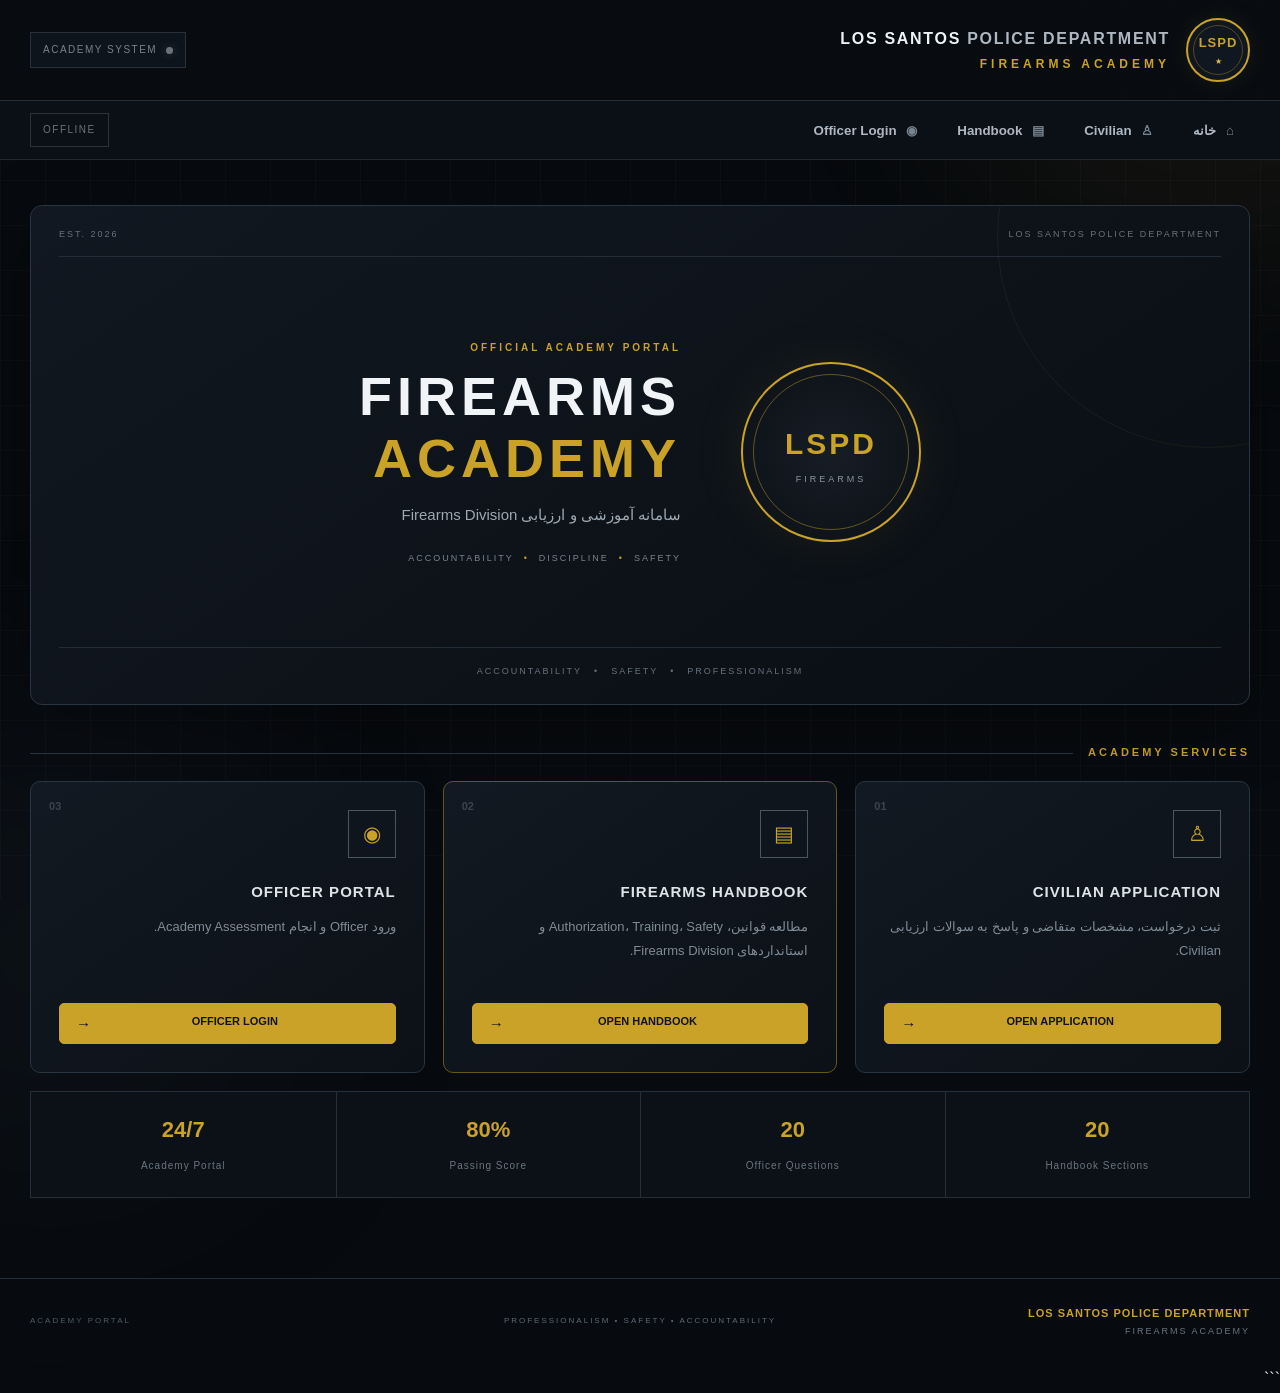
==== commit 40df3aa0: "Update index.html" ====
--- a/index.html
+++ b/index.html
@@ -1,4 +1,3 @@
-```NOPIXEL
 <!DOCTYPE html>
 <html lang="fa" dir="rtl">
 
@@ -6,26 +5,27 @@
     <meta charset="UTF-8">
     <meta name="viewport" content="width=device-width, initial-scale=1.0">
 
-    <meta
-        name="description"
-        content="LSPD Firearms Academy">
+    <meta name="description" content="LSPD Firearms Academy">
 
     <title>LSPD | Firearms Academy</title>
 
     <link rel="stylesheet" href="./style.css">
-
-    <!-- خیلی مهم -->
-    <script src="./script.js" defer></script>
 </head>
 
 <body>
+
+<!-- =====================================================
+     BACKGROUND
+===================================================== -->
 
 <div class="background-grid"></div>
 <div class="background-glow glow-one"></div>
 <div class="background-glow glow-two"></div>
 
 
-<!-- ================= HEADER ================= -->
+<!-- =====================================================
+     HEADER
+===================================================== -->
 
 <header class="main-header">
 
@@ -51,9 +51,15 @@
 
         </div>
 
+
         <div class="header-status">
+
             <span class="status-dot"></span>
-            ACADEMY SYSTEM
+
+            <span>
+                ACADEMY SYSTEM
+            </span>
+
         </div>
 
     </div>
@@ -61,33 +67,37 @@
 </header>
 
 
-<!-- ================= NAVIGATION ================= -->
+<!-- =====================================================
+     NAVIGATION
+===================================================== -->
 
 <nav class="navigation">
 
     <div class="nav-inner">
 
         <button type="button" data-page="home">
-            ⌂ خانه
+            <span>⌂</span>
+            خانه
         </button>
 
         <button type="button" data-page="civilian">
-            ♙ Civilian
+            <span>♙</span>
+            Civilian
         </button>
 
         <button type="button" data-page="handbook">
-            ▤ Handbook
+            <span>▤</span>
+            Handbook
         </button>
 
         <button type="button" data-page="login">
-            ◉ Officer Login
+            <span>◉</span>
+            Officer Login
         </button>
 
         <div class="nav-line"></div>
 
-        <div
-            id="navOfficerStatus"
-            class="nav-officer-status">
+        <div id="navOfficerStatus" class="nav-officer-status">
             OFFLINE
         </div>
 
@@ -96,14 +106,18 @@
 </nav>
 
 
+<!-- =====================================================
+     MAIN
+===================================================== -->
+
 <main class="main-container">
 
 
-<!-- ================= HOME ================= -->
-
-<section
-    id="home"
-    class="page-section active">
+<!-- =====================================================
+     HOME
+===================================================== -->
+
+<section id="home" class="page-section active">
 
     <div class="hero-panel">
 
@@ -119,6 +133,7 @@
 
         </div>
 
+
         <div class="hero-content">
 
             <div class="hero-badge">
@@ -128,6 +143,7 @@
                 <small>FIREARMS</small>
 
             </div>
+
 
             <div class="hero-text">
 
@@ -158,13 +174,14 @@
 
         </div>
 
+
         <div class="hero-bottom-line">
 
-            PROFESSIONALISM
-            •
-            SAFETY
-            •
-            ACCOUNTABILITY
+            <span>PROFESSIONALISM</span>
+            <span>•</span>
+            <span>SAFETY</span>
+            <span>•</span>
+            <span>ACCOUNTABILITY</span>
 
         </div>
 
@@ -189,10 +206,13 @@
 
             <div class="card-icon">♙</div>
 
-            <h3>CIVILIAN APPLICATION</h3>
+            <h3>
+                CIVILIAN APPLICATION
+            </h3>
 
             <p>
-                ثبت درخواست و پاسخ به سوالات ارزیابی Civilian.
+                ثبت درخواست، مشخصات متقاضی و پاسخ به
+                سوالات ارزیابی Civilian.
             </p>
 
             <button
@@ -213,10 +233,13 @@
 
             <div class="card-icon">▤</div>
 
-            <h3>FIREARMS HANDBOOK</h3>
+            <h3>
+                FIREARMS HANDBOOK
+            </h3>
 
             <p>
-                مطالعه قوانین، Training، Authorization و Safety.
+                مطالعه قوانین، Authorization، Training،
+                Safety و استانداردهای Firearms Division.
             </p>
 
             <button
@@ -237,7 +260,9 @@
 
             <div class="card-icon">◉</div>
 
-            <h3>OFFICER PORTAL</h3>
+            <h3>
+                OFFICER PORTAL
+            </h3>
 
             <p>
                 ورود Officer و انجام Academy Assessment.
@@ -285,11 +310,11 @@
 </section>
 
 
-<!-- ================= CIVILIAN ================= -->
-
-<section
-    id="civilian"
-    class="page-section">
+<!-- =====================================================
+     CIVILIAN
+===================================================== -->
+
+<section id="civilian" class="page-section">
 
     <div class="page-heading">
 
@@ -299,7 +324,9 @@
                 APPLICATION / 01
             </span>
 
-            <h2>CIVILIAN APPLICATION</h2>
+            <h2>
+                CIVILIAN APPLICATION
+            </h2>
 
             <p>
                 فرم درخواست و ارزیابی متقاضی
@@ -360,7 +387,7 @@
 
             <label>
 
-                <span>وضعیت</span>
+                <span>وضعیت درخواست</span>
 
                 <input
                     type="text"
@@ -380,189 +407,289 @@
         </div>
 
 
-        <div id="civilianQuestions"
-             class="civilian-questions">
+        <div
+            id="civilianQuestions"
+            class="civilian-questions">
 
 
             <div class="open-question">
                 <div class="question-number">01</div>
+
                 <div class="question-body">
-                    <p>دلیل شما برای درخواست Permit چیست؟</p>
-                    <textarea placeholder="پاسخ متقاضی..."></textarea>
+                    <p>
+                        دلیل شما برای درخواست Permit چیست؟
+                    </p>
+
+                    <textarea
+                        placeholder="پاسخ متقاضی..."></textarea>
                 </div>
             </div>
 
 
             <div class="open-question">
                 <div class="question-number">02</div>
+
                 <div class="question-body">
-                    <p>مسئولیت‌های یک دارنده Permit را چگونه تعریف می‌کنید؟</p>
-                    <textarea placeholder="پاسخ متقاضی..."></textarea>
+                    <p>
+                        مسئولیت‌های یک دارنده Permit را چگونه تعریف می‌کنید؟
+                    </p>
+
+                    <textarea
+                        placeholder="پاسخ متقاضی..."></textarea>
                 </div>
             </div>
 
 
             <div class="open-question">
                 <div class="question-number">03</div>
+
                 <div class="question-body">
-                    <p>اگر شرایط دریافت Permit را دیگر نداشته باشید چه می‌کنید؟</p>
-                    <textarea placeholder="پاسخ متقاضی..."></textarea>
+                    <p>
+                        اگر شرایط دریافت Permit را دیگر نداشته باشید چه اقدامی می‌کنید؟
+                    </p>
+
+                    <textarea
+                        placeholder="پاسخ متقاضی..."></textarea>
                 </div>
             </div>
 
 
             <div class="open-question">
                 <div class="question-number">04</div>
+
                 <div class="question-body">
-                    <p>اگر Permit شما تعلیق شود چه واکنشی نشان می‌دهید؟</p>
-                    <textarea placeholder="پاسخ متقاضی..."></textarea>
+                    <p>
+                        اگر Permit شما تعلیق شود، چه واکنشی نشان می‌دهید؟
+                    </p>
+
+                    <textarea
+                        placeholder="پاسخ متقاضی..."></textarea>
                 </div>
             </div>
 
 
             <div class="open-question">
                 <div class="question-number">05</div>
+
                 <div class="question-body">
-                    <p>چه شرایطی می‌تواند یک موقعیت عادی را خطرناک کند؟</p>
-                    <textarea placeholder="پاسخ متقاضی..."></textarea>
+                    <p>
+                        چه شرایطی می‌تواند یک موقعیت عادی را به یک موقعیت خطرناک تبدیل کند؟
+                    </p>
+
+                    <textarea
+                        placeholder="پاسخ متقاضی..."></textarea>
                 </div>
             </div>
 
 
             <div class="open-question">
                 <div class="question-number">06</div>
+
                 <div class="question-body">
-                    <p>برای جلوگیری از تشدید یک موقعیت تنش‌زا چه می‌کنید؟</p>
-                    <textarea placeholder="پاسخ متقاضی..."></textarea>
+                    <p>
+                        برای جلوگیری از تشدید یک موقعیت تنش‌زا چه تصمیمی می‌گیرید؟
+                    </p>
+
+                    <textarea
+                        placeholder="پاسخ متقاضی..."></textarea>
                 </div>
             </div>
 
 
             <div class="open-question">
                 <div class="question-number">07</div>
+
                 <div class="question-body">
-                    <p>اگر فرد مقابل عصبانی باشد چگونه شرایط را آرام می‌کنید؟</p>
-                    <textarea placeholder="پاسخ متقاضی..."></textarea>
+                    <p>
+                        اگر فرد مقابل عصبانی باشد چگونه شرایط را آرام می‌کنید؟
+                    </p>
+
+                    <textarea
+                        placeholder="پاسخ متقاضی..."></textarea>
                 </div>
             </div>
 
 
             <div class="open-question">
                 <div class="question-number">08</div>
+
                 <div class="question-body">
-                    <p>اگر شخص دیگری بخواهد Permit شما را در اختیارش قرار دهید چه می‌کنید؟</p>
-                    <textarea placeholder="پاسخ متقاضی..."></textarea>
+                    <p>
+                        اگر شخص دیگری از شما بخواهد Permit شما را در اختیارش قرار دهید چه می‌کنید؟
+                    </p>
+
+                    <textarea
+                        placeholder="پاسخ متقاضی..."></textarea>
                 </div>
             </div>
 
 
             <div class="open-question">
                 <div class="question-number">09</div>
+
                 <div class="question-body">
-                    <p>اگر شاهد رفتار غیرقانونی مرتبط با Permit باشید چه می‌کنید؟</p>
-                    <textarea placeholder="پاسخ متقاضی..."></textarea>
+                    <p>
+                        اگر شاهد رفتار غیرقانونی مرتبط با Permit باشید چه اقدامی انجام می‌دهید؟
+                    </p>
+
+                    <textarea
+                        placeholder="پاسخ متقاضی..."></textarea>
                 </div>
             </div>
 
 
             <div class="open-question">
                 <div class="question-number">10</div>
+
                 <div class="question-body">
-                    <p>اگر دوست یا خانواده بخواهند از Permit شما استفاده کنند چه می‌گویید؟</p>
-                    <textarea placeholder="پاسخ متقاضی..."></textarea>
+                    <p>
+                        اگر دوست یا عضو خانواده بخواهد از Permit شما استفاده کند چه پاسخی می‌دهید؟
+                    </p>
+
+                    <textarea
+                        placeholder="پاسخ متقاضی..."></textarea>
                 </div>
             </div>
 
 
             <div class="open-question">
                 <div class="question-number">11</div>
+
                 <div class="question-body">
-                    <p>اگر درباره اعتبار Permit مطمئن نباشید از چه کسی سؤال می‌کنید؟</p>
-                    <textarea placeholder="پاسخ متقاضی..."></textarea>
+                    <p>
+                        اگر درباره اعتبار Permit خود مطمئن نباشید از چه کسی سؤال می‌کنید؟
+                    </p>
+
+                    <textarea
+                        placeholder="پاسخ متقاضی..."></textarea>
                 </div>
             </div>
 
 
             <div class="open-question">
                 <div class="question-number">12</div>
+
                 <div class="question-body">
-                    <p>اگر در مکان عمومی شرایط خطرناک شود اولویت شما چیست؟</p>
-                    <textarea placeholder="پاسخ متقاضی..."></textarea>
+                    <p>
+                        اگر در یک مکان عمومی شرایط خطرناک شود اولویت شما چیست؟
+                    </p>
+
+                    <textarea
+                        placeholder="پاسخ متقاضی..."></textarea>
                 </div>
             </div>
 
 
             <div class="open-question">
                 <div class="question-number">13</div>
+
                 <div class="question-body">
-                    <p>تفاوت داشتن Permit و داشتن اختیار نامحدود چیست؟</p>
-                    <textarea placeholder="پاسخ متقاضی..."></textarea>
+                    <p>
+                        تفاوت بین داشتن Permit و داشتن اختیار نامحدود چیست؟
+                    </p>
+
+                    <textarea
+                        placeholder="پاسخ متقاضی..."></textarea>
                 </div>
             </div>
 
 
             <div class="open-question">
                 <div class="question-number">14</div>
+
                 <div class="question-body">
-                    <p>چرا دارنده Permit باید مسئولیت‌پذیر باشد؟</p>
-                    <textarea placeholder="پاسخ متقاضی..."></textarea>
+                    <p>
+                        چرا دارنده Permit باید مسئولیت‌پذیر باشد؟
+                    </p>
+
+                    <textarea
+                        placeholder="پاسخ متقاضی..."></textarea>
                 </div>
             </div>
 
 
             <div class="open-question">
                 <div class="question-number">15</div>
+
                 <div class="question-body">
-                    <p>اگر شخصی عمداً شما را وارد درگیری کند چه رویکردی دارید؟</p>
-                    <textarea placeholder="پاسخ متقاضی..."></textarea>
+                    <p>
+                        اگر شخص دیگری عمداً سعی کند شما را وارد درگیری کند چه رویکردی دارید؟
+                    </p>
+
+                    <textarea
+                        placeholder="پاسخ متقاضی..."></textarea>
                 </div>
             </div>
 
 
             <div class="open-question">
                 <div class="question-number">16</div>
+
                 <div class="question-body">
-                    <p>اگر متوجه شوید تصمیم شما اشتباه بوده چه می‌کنید؟</p>
-                    <textarea placeholder="پاسخ متقاضی..."></textarea>
+                    <p>
+                        اگر متوجه شوید تصمیمی که گرفته‌اید اشتباه بوده چه کاری انجام می‌دهید؟
+                    </p>
+
+                    <textarea
+                        placeholder="پاسخ متقاضی..."></textarea>
                 </div>
             </div>
 
 
             <div class="open-question">
                 <div class="question-number">17</div>
+
                 <div class="question-body">
-                    <p>آیا داشتن Permit یعنی استفاده از آن در هر شرایطی؟ چرا؟</p>
-                    <textarea placeholder="پاسخ متقاضی..."></textarea>
+                    <p>
+                        آیا داشتن Permit به معنی استفاده از آن در هر شرایطی است؟ چرا؟
+                    </p>
+
+                    <textarea
+                        placeholder="پاسخ متقاضی..."></textarea>
                 </div>
             </div>
 
 
             <div class="open-question">
                 <div class="question-number">18</div>
+
                 <div class="question-body">
-                    <p>چه چیزی باعث می‌شود LSPD به دارنده Permit اعتماد کند؟</p>
-                    <textarea placeholder="پاسخ متقاضی..."></textarea>
+                    <p>
+                        چه چیزی باعث می‌شود LSPD به یک دارنده Permit اعتماد کند؟
+                    </p>
+
+                    <textarea
+                        placeholder="پاسخ متقاضی..."></textarea>
                 </div>
             </div>
 
 
             <div class="open-question">
                 <div class="question-number">19</div>
+
                 <div class="question-body">
-                    <p>آیا حاضرید در صورت نقض قوانین Permit شما بررسی شود؟</p>
-                    <textarea placeholder="پاسخ متقاضی..."></textarea>
+                    <p>
+                        آیا حاضرید در صورت نقض قوانین، Permit شما بررسی یا تعلیق شود؟
+                    </p>
+
+                    <textarea
+                        placeholder="پاسخ متقاضی..."></textarea>
                 </div>
             </div>
 
 
             <div class="open-question">
                 <div class="question-number">20</div>
+
                 <div class="question-body">
-                    <p>مهم‌ترین اصل برای یک دارنده Permit چیست؟</p>
-                    <textarea placeholder="پاسخ متقاضی..."></textarea>
+                    <p>
+                        از نظر شما مهم‌ترین اصل برای یک دارنده Permit چیست؟
+                    </p>
+
+                    <textarea
+                        placeholder="پاسخ متقاضی..."></textarea>
                 </div>
             </div>
-
 
         </div>
 
@@ -602,11 +729,11 @@
 </section>
 
 
-<!-- ================= HANDBOOK ================= -->
-
-<section
-    id="handbook"
-    class="page-section">
+<!-- =====================================================
+     HANDBOOK
+===================================================== -->
+
+<section id="handbook" class="page-section">
 
     <div class="page-heading">
 
@@ -616,7 +743,9 @@
                 REFERENCE / 02
             </span>
 
-            <h2>FIREARMS HANDBOOK</h2>
+            <h2>
+                FIREARMS HANDBOOK
+            </h2>
 
             <p>
                 قوانین و استانداردهای LSPD Firearms Academy
@@ -636,7 +765,8 @@
         <strong>NOTICE</strong>
 
         <p>
-            برای مشاهده اطلاعات کامل هر بخش روی عنوان آن کلیک کنید.
+            برای مطالعه هر بخش روی عنوان آن کلیک کنید.
+            اطلاعات این Handbook برای محیط Roleplay طراحی شده است.
         </p>
 
     </div>
@@ -645,6 +775,7 @@
     <div class="handbook-container">
 
 
+        <!-- 01 -->
         <article class="handbook-card">
 
             <h3>
@@ -657,17 +788,18 @@
 
                 <p>
                     Firearms Academy با هدف ایجاد استاندارد مشخص
-                    برای آموزش، مسئولیت‌پذیری، Professionalism و
-                    Safety در Firearms Division ایجاد شده است.
+                    برای آموزش، مسئولیت‌پذیری، Professionalism
+                    و Safety در Firearms Division ایجاد شده است.
                 </p>
 
                 <p>
                     هر Officer باید قبل از دریافت Authorization
-                    قوانین Handbook و Trainingهای لازم را مطالعه کند.
+                    مربوطه، قوانین Handbook و Trainingهای لازم
+                    را مطالعه کرده باشد.
                 </p>
 
                 <div class="info-box">
-                    PROFESSIONALISM • SAFETY • ACCOUNTABILITY
+                    Professionalism • Safety • Accountability
                 </div>
 
             </div>
@@ -675,6 +807,7 @@
         </article>
 
 
+        <!-- 02 -->
         <article class="handbook-card">
 
             <h3>
@@ -708,6 +841,7 @@
         </article>
 
 
+        <!-- 03 -->
         <article class="handbook-card">
 
             <h3>
@@ -717,6 +851,11 @@
             </h3>
 
             <div class="handbook-content">
+
+                <p>
+                    هر Officer مسئول رفتار، تصمیمات و Equipment
+                    تحت اختیار خود است.
+                </p>
 
                 <ul>
                     <li>رعایت Server Rules</li>
@@ -735,6 +874,7 @@
         </article>
 
 
+        <!-- 04 -->
         <article class="handbook-card">
 
             <h3>
@@ -764,6 +904,7 @@
         </article>
 
 
+        <!-- 05 -->
         <article class="handbook-card">
 
             <h3>
@@ -775,28 +916,37 @@
             <div class="handbook-content">
 
                 <p>
-                    دسترسی به Equipment بر اساس Rank، Training
-                    و Authorization تعیین می‌شود.
+                    دسترسی به Equipment بر اساس Rank،
+                    Training و Authorization تعیین می‌شود.
                 </p>
 
                 <h4>LEVEL 0 — NO AUTHORIZATION</h4>
-                <p>Officer فاقد Authorization مربوطه است.</p>
+
+                <p>
+                    Officer فاقد Authorization مربوطه است.
+                </p>
 
                 <h4>LEVEL 1 — BASIC EQUIPMENT</h4>
-                <p>تجهیزات پایه مورد نیاز برای وظایف معمول.</p>
+
+                <p>
+                    تجهیزات پایه مورد نیاز برای وظایف معمول.
+                </p>
 
                 <h4>LEVEL 2 — PATROL AUTHORIZATION</h4>
+
                 <p>
                     دسترسی مربوط به فعالیت‌های Patrol،
                     مشروط به Training و Authorization لازم.
                 </p>
 
                 <h4>LEVEL 3 — SPECIAL AUTHORIZATION</h4>
+
                 <p>
                     تجهیزات یا قابلیت‌های نیازمند Training ویژه.
                 </p>
 
                 <h4>LEVEL 4 — RESTRICTED</h4>
+
                 <p>
                     تجهیزات محدود که فقط با Authorization
                     مشخص قابل استفاده هستند.
@@ -819,6 +969,7 @@
         </article>
 
 
+        <!-- 06 -->
         <article class="handbook-card">
 
             <h3>
@@ -838,7 +989,7 @@
                     <li>Identification Equipment</li>
                 </ul>
 
-                <h4>Equipment Rules</h4>
+                <h4>قوانین Equipment</h4>
 
                 <ul>
                     <li>Equipment باید مطابق Authorization باشد.</li>
@@ -853,6 +1004,7 @@
         </article>
 
 
+        <!-- 07 -->
         <article class="handbook-card">
 
             <h3>
@@ -885,6 +1037,7 @@
         </article>
 
 
+        <!-- 08 -->
         <article class="handbook-card">
 
             <h3>
@@ -911,7 +1064,8 @@
                 </div>
 
                 <p>
-                    پاسخ باید متناسب با شرایط Roleplay و قوانین Server باشد.
+                    پاسخ باید متناسب با شرایط Roleplay و
+                    قوانین Server باشد.
                 </p>
 
             </div>
@@ -919,6 +1073,7 @@
         </article>
 
 
+        <!-- 09 -->
         <article class="handbook-card">
 
             <h3>
@@ -946,6 +1101,7 @@
         </article>
 
 
+        <!-- 10 -->
         <article class="handbook-card">
 
             <h3>
@@ -979,6 +1135,7 @@
         </article>
 
 
+        <!-- 11 -->
         <article class="handbook-card">
 
             <h3>
@@ -1006,6 +1163,7 @@
         </article>
 
 
+        <!-- 12 -->
         <article class="handbook-card">
 
             <h3>
@@ -1017,8 +1175,8 @@
             <div class="handbook-content">
 
                 <p>
-                    Incidentهای مهم باید طبق سیستم داخلی Department
-                    ثبت و گزارش شوند.
+                    Incidentهای مهم باید طبق سیستم داخلی
+                    Department ثبت و گزارش شوند.
                 </p>
 
                 <h4>گزارش شامل:</h4>
@@ -1041,6 +1199,7 @@
         </article>
 
 
+        <!-- 13 -->
         <article class="handbook-card">
 
             <h3>
@@ -1069,6 +1228,7 @@
         </article>
 
 
+        <!-- 14 -->
         <article class="handbook-card">
 
             <h3>
@@ -1098,6 +1258,7 @@
         </article>
 
 
+        <!-- 15 -->
         <article class="handbook-card">
 
             <h3>
@@ -1125,6 +1286,7 @@
         </article>
 
 
+        <!-- 16 -->
         <article class="handbook-card">
 
             <h3>
@@ -1149,6 +1311,7 @@
         </article>
 
 
+        <!-- 17 -->
         <article class="handbook-card">
 
             <h3>
@@ -1160,8 +1323,8 @@
             <div class="handbook-content">
 
                 <p>
-                    نقض قوانین Firearms Division می‌تواند باعث
-                    بررسی داخلی و اقدامات انضباطی شود.
+                    نقض قوانین Firearms Division می‌تواند
+                    باعث بررسی داخلی و اقدامات انضباطی شود.
                 </p>
 
                 <ul>
@@ -1179,6 +1342,7 @@
         </article>
 
 
+        <!-- 18 -->
         <article class="handbook-card">
 
             <h3>
@@ -1202,11 +1366,17 @@
                     <li>تکرار تخلفات</li>
                 </ul>
 
+                <p>
+                    تصمیم نهایی طبق Chain of Command و قوانین
+                    داخلی Department انجام می‌شود.
+                </p>
+
             </div>
 
         </article>
 
 
+        <!-- 19 -->
         <article class="handbook-card">
 
             <h3>
@@ -1218,8 +1388,8 @@
             <div class="handbook-content">
 
                 <p>
-                    عملکرد Officer بر اساس مجموعه‌ای از معیارهای
-                    حرفه‌ای بررسی می‌شود.
+                    عملکرد Officer بر اساس مجموعه‌ای از
+                    معیارهای حرفه‌ای بررسی می‌شود.
                 </p>
 
                 <div class="standard-grid">
@@ -1236,6 +1406,7 @@
         </article>
 
 
+        <!-- 20 -->
         <article class="handbook-card">
 
             <h3>
@@ -1248,20 +1419,19 @@
 
                 <p>
                     عضویت در Firearms Division یک مسئولیت است.
-                    Officer باید همواره استانداردهای Academy را رعایت کند.
+                    Officer باید همواره استانداردهای Academy
+                    را رعایت کند.
                 </p>
 
                 <div class="final-standard">
-
                     <strong>PROFESSIONALISM</strong>
                     <strong>SAFETY</strong>
                     <strong>ACCOUNTABILITY</strong>
-
                 </div>
 
                 <div class="success-box">
-                    KNOW THE RULES.<br>
-                    FOLLOW THE RULES.<br>
+                    KNOW THE RULES.
+                    FOLLOW THE RULES.
                     TAKE RESPONSIBILITY.
                 </div>
 
@@ -1272,28 +1442,14 @@
 
     </div>
 
-
-    <div class="page-bottom-actions">
-
-        <button
-            type="button"
-            class="secondary-button"
-            data-page="home">
-
-            ← بازگشت به خانه
-
-        </button>
-
-    </div>
-
 </section>
 
 
-<!-- ================= LOGIN ================= -->
-
-<section
-    id="login"
-    class="page-section">
+<!-- =====================================================
+     LOGIN
+===================================================== -->
+
+<section id="login" class="page-section">
 
     <div class="login-wrapper">
 
@@ -1320,7 +1476,9 @@
 
                 <label>
 
-                    <span>Officer Email</span>
+                    <span>
+                        Officer Email
+                    </span>
 
                     <input
                         type="email"
@@ -1334,12 +1492,14 @@
 
                 <label>
 
-                    <span>Password</span>
+                    <span>
+                        Password
+                    </span>
 
                     <input
                         type="password"
                         id="officerPassword"
-                        placeholder="Password"
+                        placeholder="••••••••"
                         autocomplete="current-password"
                         required>
 
@@ -1382,7 +1542,9 @@
 </section>
 
 
-<!-- ================= OFFICER PORTAL ================= -->
+<!-- =====================================================
+     OFFICER PORTAL
+===================================================== -->
 
 <section
     id="officerPanelPage"
@@ -1396,7 +1558,9 @@
                 AUTHENTICATED / 04
             </span>
 
-            <h2>OFFICER PORTAL</h2>
+            <h2>
+                OFFICER PORTAL
+            </h2>
 
             <p>
                 Academy Command Center
@@ -1404,6 +1568,7 @@
 
         </div>
 
+
         <div
             id="portalStatus"
             class="portal-status">
@@ -1417,6 +1582,7 @@
 
     <div class="portal-card">
 
+
         <div class="portal-user">
 
             <div class="user-avatar">
@@ -1425,7 +1591,9 @@
 
             <div>
 
-                <span>LOGGED IN OFFICER</span>
+                <span>
+                    LOGGED IN OFFICER
+                </span>
 
                 <strong id="loggedOfficerEmail">
                     Officer
@@ -1445,7 +1613,9 @@
 
                 <span>▤</span>
 
-                <strong>HANDBOOK</strong>
+                <strong>
+                    HANDBOOK
+                </strong>
 
                 <small>
                     View Academy Rules
@@ -1462,7 +1632,9 @@
 
                 <span>✓</span>
 
-                <strong>OFFICER ASSESSMENT</strong>
+                <strong>
+                    OFFICER ASSESSMENT
+                </strong>
 
                 <small>
                     Take Certification Test
@@ -1479,7 +1651,9 @@
 
                 <span>×</span>
 
-                <strong>LOGOUT</strong>
+                <strong>
+                    LOGOUT
+                </strong>
 
                 <small>
                     End Officer Session
@@ -1497,12 +1671,15 @@
 </section>
 
 
-<!-- ================= OFFICER EXAM ================= -->
+<!-- =====================================================
+     OFFICER EXAM
+===================================================== -->
 
 <section
     id="officerExam"
     class="page-section">
 
+
     <div class="page-heading">
 
         <div>
@@ -1511,13 +1688,16 @@
                 CERTIFICATION / 05
             </span>
 
-            <h2>OFFICER ASSESSMENT</h2>
+            <h2>
+                OFFICER ASSESSMENT
+            </h2>
 
             <p>
                 Firearms Academy Certification Examination
             </p>
 
         </div>
+
 
         <div class="exam-score-badge">
             PASS: 80%
@@ -1543,7 +1723,7 @@
         </div>
 
 
-        <!-- Q1 -->
+        <!-- 01 -->
 
         <div class="exam-question">
 
@@ -1569,7 +1749,7 @@
         </div>
 
 
-        <!-- Q2 -->
+        <!-- 02 -->
 
         <div class="exam-question">
 
@@ -1595,7 +1775,7 @@
         </div>
 
 
-        <!-- Q3 -->
+        <!-- 03 -->
 
         <div class="exam-question">
 
@@ -1621,7 +1801,7 @@
         </div>
 
 
-        <!-- Q4 -->
+        <!-- 04 -->
 
         <div class="exam-question">
 
@@ -1647,7 +1827,7 @@
         </div>
 
 
-        <!-- Q5 -->
+        <!-- 05 -->
 
         <div class="exam-question">
 
@@ -1673,7 +1853,7 @@
         </div>
 
 
-        <!-- Q6 -->
+        <!-- 06 -->
 
         <div class="exam-question">
 
@@ -1699,7 +1879,7 @@
         </div>
 
 
-        <!-- Q7 -->
+        <!-- 07 -->
 
         <div class="exam-question">
 
@@ -1725,7 +1905,7 @@
         </div>
 
 
-        <!-- Q8 -->
+        <!-- 08 -->
 
         <div class="exam-question">
 
@@ -1751,7 +1931,7 @@
         </div>
 
 
-        <!-- Q9 -->
+        <!-- 09 -->
 
         <div class="exam-question">
 
@@ -1777,7 +1957,7 @@
         </div>
 
 
-        <!-- Q10 -->
+        <!-- 10 -->
 
         <div class="exam-question">
 
@@ -1803,7 +1983,7 @@
         </div>
 
 
-        <!-- Q11 -->
+        <!-- 11 -->
 
         <div class="exam-question">
 
@@ -1829,7 +2009,7 @@
         </div>
 
 
-        <!-- Q12 -->
+        <!-- 12 -->
 
         <div class="exam-question">
 
@@ -1855,7 +2035,7 @@
         </div>
 
 
-        <!-- Q13 -->
+        <!-- 13 -->
 
         <div class="exam-question">
 
@@ -1881,7 +2061,7 @@
         </div>
 
 
-        <!-- Q14 -->
+        <!-- 14 -->
 
         <div class="exam-question">
 
@@ -1907,7 +2087,7 @@
         </div>
 
 
-        <!-- Q15 -->
+        <!-- 15 -->
 
         <div class="exam-question">
 
@@ -1933,7 +2113,7 @@
         </div>
 
 
-        <!-- Q16 -->
+        <!-- 16 -->
 
         <div class="exam-question">
 
@@ -1959,7 +2139,7 @@
         </div>
 
 
-        <!-- Q17 -->
+        <!-- 17 -->
 
         <div class="exam-question">
 
@@ -1985,7 +2165,7 @@
         </div>
 
 
-        <!-- Q18 -->
+        <!-- 18 -->
 
         <div class="exam-question">
 
@@ -2011,7 +2191,7 @@
         </div>
 
 
-        <!-- Q19 -->
+        <!-- 19 -->
 
         <div class="exam-question">
 
@@ -2037,7 +2217,7 @@
         </div>
 
 
-        <!-- Q20 -->
+        <!-- 20 -->
 
         <div class="exam-question">
 
@@ -2093,6 +2273,7 @@
             class="exam-result">
         </div>
 
+
     </div>
 
 </section>
@@ -2101,7 +2282,9 @@
 </main>
 
 
-<!-- ================= FOOTER ================= -->
+<!-- =====================================================
+     FOOTER
+===================================================== -->
 
 <footer>
 
@@ -2120,11 +2303,13 @@
         </div>
 
         <div class="footer-center">
+
             PROFESSIONALISM
             •
             SAFETY
             •
             ACCOUNTABILITY
+
         </div>
 
         <div class="footer-copy">
@@ -2134,6 +2319,877 @@
     </div>
 
 </footer>
+
+
+<!-- =====================================================
+     COMPLETE INTERNAL JAVASCRIPT
+     هیچ script.js خارجی لازم نیست
+===================================================== -->
+
+<script>
+
+"use strict";
+
+
+/* =====================================================
+   ACCOUNT
+===================================================== */
+
+var officerLoggedIn = false;
+
+var DEMO_EMAIL = "officer@lspd.local";
+
+var DEMO_PASSWORD = "LSPD123";
+
+
+/* =====================================================
+   PAGE FUNCTION
+===================================================== */
+
+function showPage(pageId) {
+
+    console.log("Opening page:", pageId);
+
+
+    if (
+        (pageId === "officerPanelPage" ||
+         pageId === "officerExam") &&
+        !officerLoggedIn
+    ) {
+
+        pageId = "login";
+
+    }
+
+
+    var pages =
+        document.querySelectorAll(
+            ".page-section"
+        );
+
+
+    for (
+        var i = 0;
+        i < pages.length;
+        i++
+    ) {
+
+        pages[i].classList.remove(
+            "active"
+        );
+
+        pages[i].style.display =
+            "none";
+
+    }
+
+
+    var target =
+        document.getElementById(
+            pageId
+        );
+
+
+    if (!target) {
+
+        console.error(
+            "Page not found:",
+            pageId
+        );
+
+        return;
+
+    }
+
+
+    target.classList.add(
+        "active"
+    );
+
+    target.style.display =
+        "block";
+
+
+    window.scrollTo({
+        top: 0,
+        behavior: "smooth"
+    });
+
+}
+
+
+/* =====================================================
+   NAVIGATION
+===================================================== */
+
+document.addEventListener(
+    "click",
+    function(event) {
+
+        var button =
+            event.target.closest(
+                "[data-page]"
+            );
+
+
+        if (!button) {
+            return;
+        }
+
+
+        event.preventDefault();
+
+
+        var pageId =
+            button.getAttribute(
+                "data-page"
+            );
+
+
+        if (!pageId) {
+            return;
+        }
+
+
+        showPage(pageId);
+
+    },
+    true
+);
+
+
+/* =====================================================
+   HANDBOOK ACCORDION
+===================================================== */
+
+document.addEventListener(
+    "click",
+    function(event) {
+
+        var title =
+            event.target.closest(
+                ".handbook-card h3"
+            );
+
+
+        if (!title) {
+            return;
+        }
+
+
+        event.preventDefault();
+
+
+        var card =
+            title.closest(
+                ".handbook-card"
+            );
+
+
+        if (!card) {
+            return;
+        }
+
+
+        var content =
+            card.querySelector(
+                ".handbook-content"
+            );
+
+
+        if (!content) {
+            return;
+        }
+
+
+        var wasOpen =
+            card.classList.contains(
+                "open"
+            );
+
+
+        var cards =
+            document.querySelectorAll(
+                ".handbook-card"
+            );
+
+
+        for (
+            var i = 0;
+            i < cards.length;
+            i++
+        ) {
+
+            cards[i].classList.remove(
+                "open"
+            );
+
+
+            var otherContent =
+                cards[i].querySelector(
+                    ".handbook-content"
+                );
+
+
+            if (otherContent) {
+
+                otherContent.style.display =
+                    "none";
+
+            }
+
+        }
+
+
+        if (!wasOpen) {
+
+            card.classList.add(
+                "open"
+            );
+
+            content.style.display =
+                "block";
+
+        }
+
+    },
+    true
+);
+
+
+/* =====================================================
+   LOGIN
+===================================================== */
+
+document.addEventListener(
+    "submit",
+    function(event) {
+
+        var form =
+            event.target;
+
+
+        if (
+            !form ||
+            form.id !== "loginForm"
+        ) {
+
+            return;
+
+        }
+
+
+        event.preventDefault();
+
+
+        var emailInput =
+            document.getElementById(
+                "officerEmail"
+            );
+
+
+        var passwordInput =
+            document.getElementById(
+                "officerPassword"
+            );
+
+
+        var result =
+            document.getElementById(
+                "loginResult"
+            );
+
+
+        if (
+            !emailInput ||
+            !passwordInput
+        ) {
+
+            return;
+
+        }
+
+
+        var email =
+            emailInput.value.trim();
+
+
+        var password =
+            passwordInput.value;
+
+
+        /*
+         * ONLY THIS ACCOUNT IS ACCEPTED
+         */
+
+        if (
+            email.toLowerCase() ===
+            DEMO_EMAIL.toLowerCase()
+            &&
+            password ===
+            DEMO_PASSWORD
+        ) {
+
+
+            officerLoggedIn =
+                true;
+
+
+            var loggedEmail =
+                document.getElementById(
+                    "loggedOfficerEmail"
+                );
+
+
+            if (loggedEmail) {
+
+                loggedEmail.textContent =
+                    DEMO_EMAIL;
+
+            }
+
+
+            var navStatus =
+                document.getElementById(
+                    "navOfficerStatus"
+                );
+
+
+            if (navStatus) {
+
+                navStatus.textContent =
+                    "● ONLINE";
+
+                navStatus.classList.add(
+                    "online"
+                );
+
+            }
+
+
+            if (result) {
+
+                result.className =
+                    "result-box show success";
+
+                result.textContent =
+                    "✓ ورود موفق بود.";
+
+            }
+
+
+            setTimeout(
+                function() {
+
+                    showPage(
+                        "officerPanelPage"
+                    );
+
+                },
+                250
+            );
+
+
+        }
+
+        else {
+
+
+            officerLoggedIn =
+                false;
+
+
+            if (result) {
+
+                result.className =
+                    "result-box show danger";
+
+                result.textContent =
+                    "✕ Email یا Password اشتباه است.";
+
+            }
+
+        }
+
+    },
+    true
+);
+
+
+/* =====================================================
+   LOGOUT
+===================================================== */
+
+document.addEventListener(
+    "click",
+    function(event) {
+
+        var button =
+            event.target.closest(
+                "#logoutButton"
+            );
+
+
+        if (!button) {
+            return;
+        }
+
+
+        event.preventDefault();
+
+
+        officerLoggedIn =
+            false;
+
+
+        var email =
+            document.getElementById(
+                "officerEmail"
+            );
+
+
+        var password =
+            document.getElementById(
+                "officerPassword"
+            );
+
+
+        if (email) {
+            email.value = "";
+        }
+
+
+        if (password) {
+            password.value = "";
+        }
+
+
+        var loggedEmail =
+            document.getElementById(
+                "loggedOfficerEmail"
+            );
+
+
+        if (loggedEmail) {
+
+            loggedEmail.textContent =
+                "Officer";
+
+        }
+
+
+        var navStatus =
+            document.getElementById(
+                "navOfficerStatus"
+            );
+
+
+        if (navStatus) {
+
+            navStatus.textContent =
+                "OFFLINE";
+
+            navStatus.classList.remove(
+                "online"
+            );
+
+        }
+
+
+        showPage("home");
+
+    },
+    true
+);
+
+
+/* =====================================================
+   CIVILIAN SUBMIT
+===================================================== */
+
+document.addEventListener(
+    "click",
+    function(event) {
+
+        var button =
+            event.target.closest(
+                "#civilianSubmit"
+            );
+
+
+        if (!button) {
+            return;
+        }
+
+
+        event.preventDefault();
+
+
+        var name =
+            document.getElementById(
+                "civilianName"
+            );
+
+
+        var examiner =
+            document.getElementById(
+                "civilianExaminer"
+            );
+
+
+        var result =
+            document.getElementById(
+                "civilianResult"
+            );
+
+
+        if (
+            !name ||
+            !examiner ||
+            !result
+        ) {
+
+            return;
+
+        }
+
+
+        if (
+            name.value.trim() === "" ||
+            examiner.value.trim() === ""
+        ) {
+
+            result.className =
+                "result-box show danger";
+
+            result.textContent =
+                "لطفاً نام متقاضی و Examiner را وارد کنید.";
+
+            return;
+
+        }
+
+
+        var questions =
+            document.querySelectorAll(
+                "#civilianQuestions textarea"
+            );
+
+
+        var answered = 0;
+
+
+        for (
+            var i = 0;
+            i < questions.length;
+            i++
+        ) {
+
+            if (
+                questions[i].value.trim() !== ""
+            ) {
+
+                answered++;
+
+            }
+
+        }
+
+
+        if (
+            answered < questions.length
+        ) {
+
+            result.className =
+                "result-box show danger";
+
+            result.textContent =
+                "لطفاً به تمام سوالات پاسخ دهید. " +
+                answered +
+                " / " +
+                questions.length;
+
+            return;
+
+        }
+
+
+        result.className =
+            "result-box show success";
+
+        result.textContent =
+            "✓ Application با موفقیت ثبت شد.";
+
+    },
+    true
+);
+
+
+/* =====================================================
+   OFFICER EXAM
+===================================================== */
+
+document.addEventListener(
+    "click",
+    function(event) {
+
+        var button =
+            event.target.closest(
+                "#officerExamSubmit"
+            );
+
+
+        if (!button) {
+            return;
+        }
+
+
+        event.preventDefault();
+
+
+        if (!officerLoggedIn) {
+
+            showPage("login");
+
+            return;
+
+        }
+
+
+        var correctAnswers = {
+
+            q1: "B",
+            q2: "B",
+            q3: "B",
+            q4: "B",
+            q5: "B",
+            q6: "B",
+            q7: "C",
+            q8: "A",
+            q9: "B",
+            q10: "A",
+            q11: "A",
+            q12: "B",
+            q13: "A",
+            q14: "A",
+            q15: "A",
+            q16: "A",
+            q17: "B",
+            q18: "A",
+            q19: "A",
+            q20: "B"
+
+        };
+
+
+        var score = 0;
+
+        var answered = 0;
+
+
+        var questions =
+            Object.keys(
+                correctAnswers
+            );
+
+
+        for (
+            var i = 0;
+            i < questions.length;
+            i++
+        ) {
+
+            var question =
+                questions[i];
+
+
+            var selected =
+                document.querySelector(
+                    'input[name="' +
+                    question +
+                    '"]:checked'
+                );
+
+
+            if (selected) {
+
+                answered++;
+
+
+                if (
+                    selected.value ===
+                    correctAnswers[question]
+                ) {
+
+                    score++;
+
+                }
+
+            }
+
+        }
+
+
+        var total =
+            questions.length;
+
+
+        var result =
+            document.getElementById(
+                "examResult"
+            );
+
+
+        if (!result) {
+            return;
+        }
+
+
+        if (
+            answered < total
+        ) {
+
+            result.className =
+                "exam-result show danger";
+
+            result.innerHTML =
+                "⚠ لطفاً به تمام سوالات پاسخ دهید." +
+                "<br>" +
+                "پاسخ داده شده: " +
+                answered +
+                " / " +
+                total;
+
+            return;
+
+        }
+
+
+        var percentage =
+            Math.round(
+                score /
+                total *
+                100
+            );
+
+
+        if (
+            percentage >= 80
+        ) {
+
+            result.className =
+                "exam-result show success";
+
+            result.innerHTML =
+                "<strong>PASS ✓</strong>" +
+                "<br>" +
+                "Score: " +
+                percentage +
+                "%" +
+                "<br>" +
+                score +
+                " / " +
+                total;
+
+        }
+
+        else {
+
+            result.className =
+                "exam-result show danger";
+
+            result.innerHTML =
+                "<strong>FAIL ✕</strong>" +
+                "<br>" +
+                "Score: " +
+                percentage +
+                "%" +
+                "<br>" +
+                score +
+                " / " +
+                total +
+                "<br>" +
+                "<small>حداقل نمره قبولی 80% است.</small>";
+
+        }
+
+    },
+    true
+);
+
+
+/* =====================================================
+   DATE
+===================================================== */
+
+document.addEventListener(
+    "DOMContentLoaded",
+    function() {
+
+        var date =
+            document.getElementById(
+                "civilianDate"
+            );
+
+
+        if (date) {
+
+            var now =
+                new Date();
+
+
+            date.value =
+                now.getFullYear() +
+                "-" +
+                String(
+                    now.getMonth() + 1
+                ).padStart(
+                    2,
+                    "0"
+                ) +
+                "-" +
+                String(
+                    now.getDate()
+                ).padStart(
+                    2,
+                    "0"
+                );
+
+        }
+
+
+        /*
+         * Make sure only HOME is visible initially.
+         */
+
+        var pages =
+            document.querySelectorAll(
+                ".page-section"
+            );
+
+
+        for (
+            var i = 0;
+            i < pages.length;
+            i++
+        ) {
+
+            pages[i].style.display =
+                pages[i].id === "home"
+                    ? "block"
+                    : "none";
+
+        }
+
+
+        console.log(
+            "LSPD ACADEMY READY"
+        );
+
+    }
+);
+
+</script>
 
 </body>
 </html>
